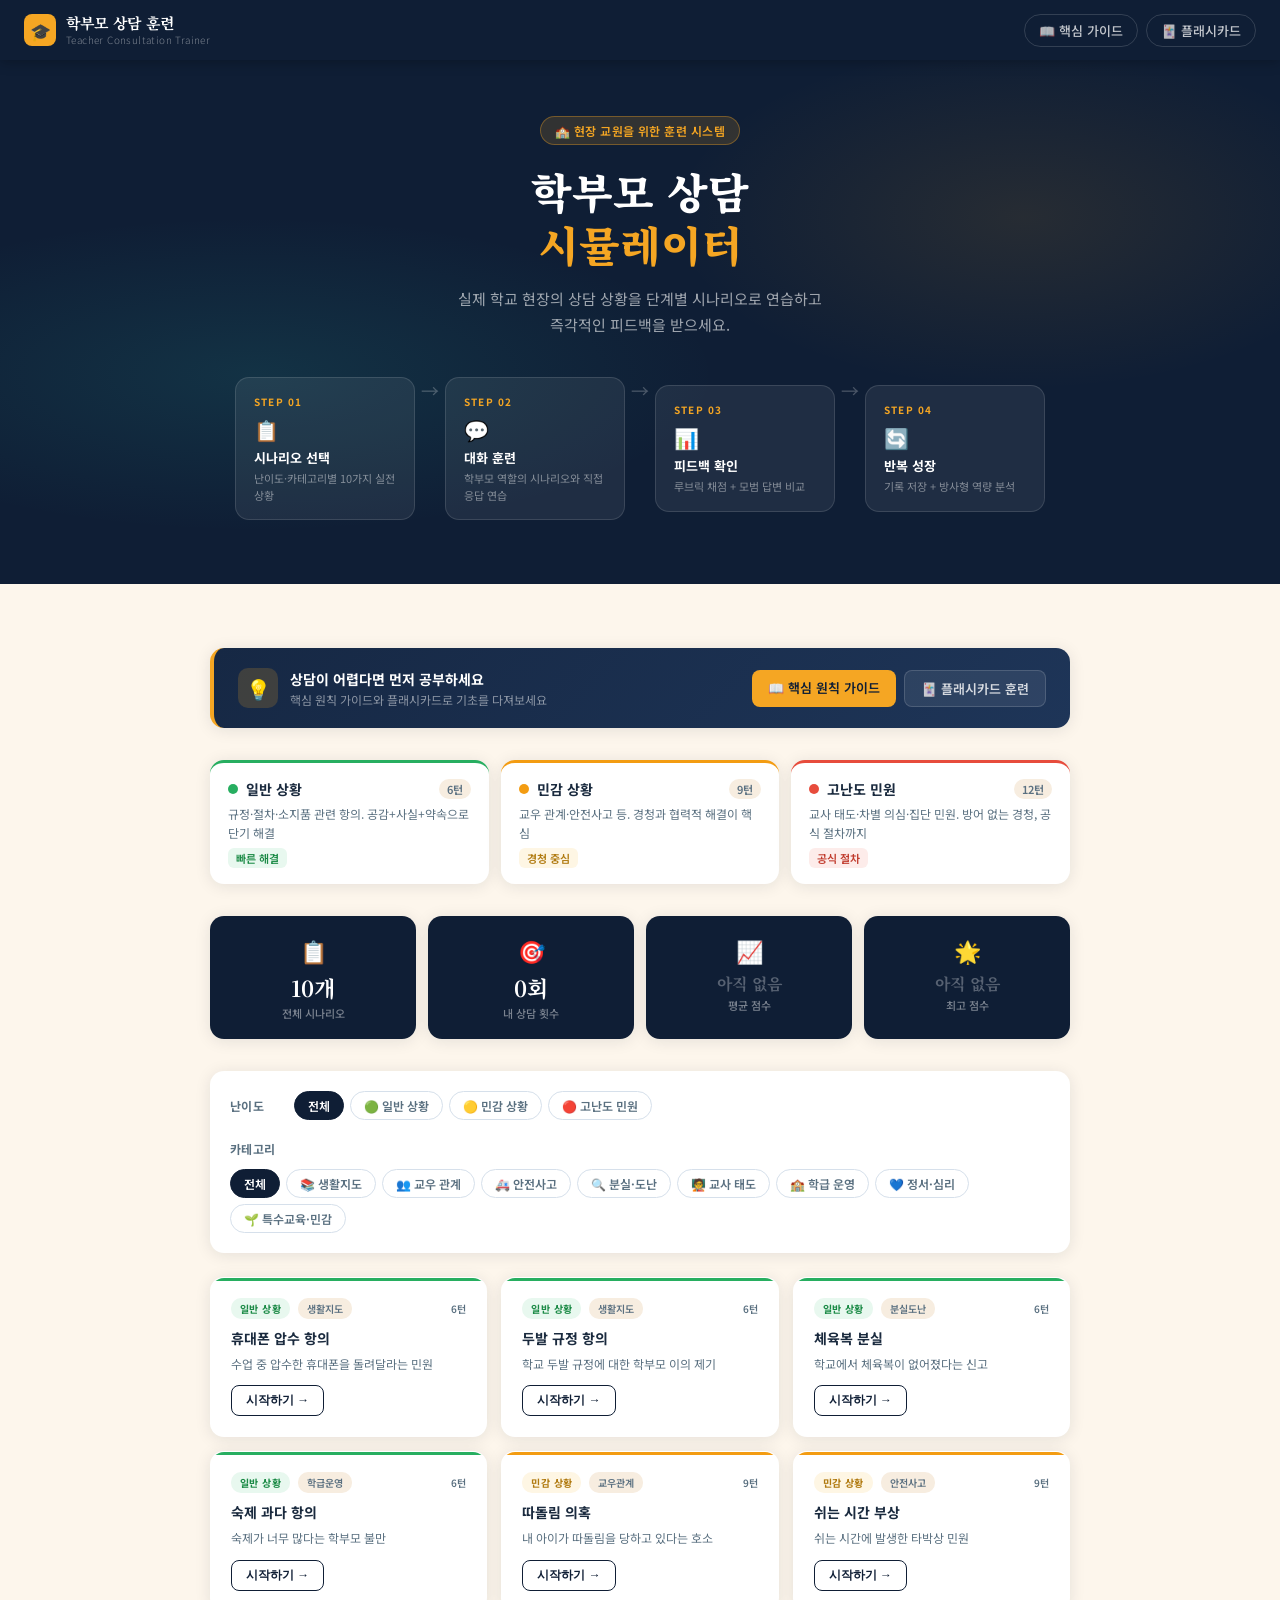
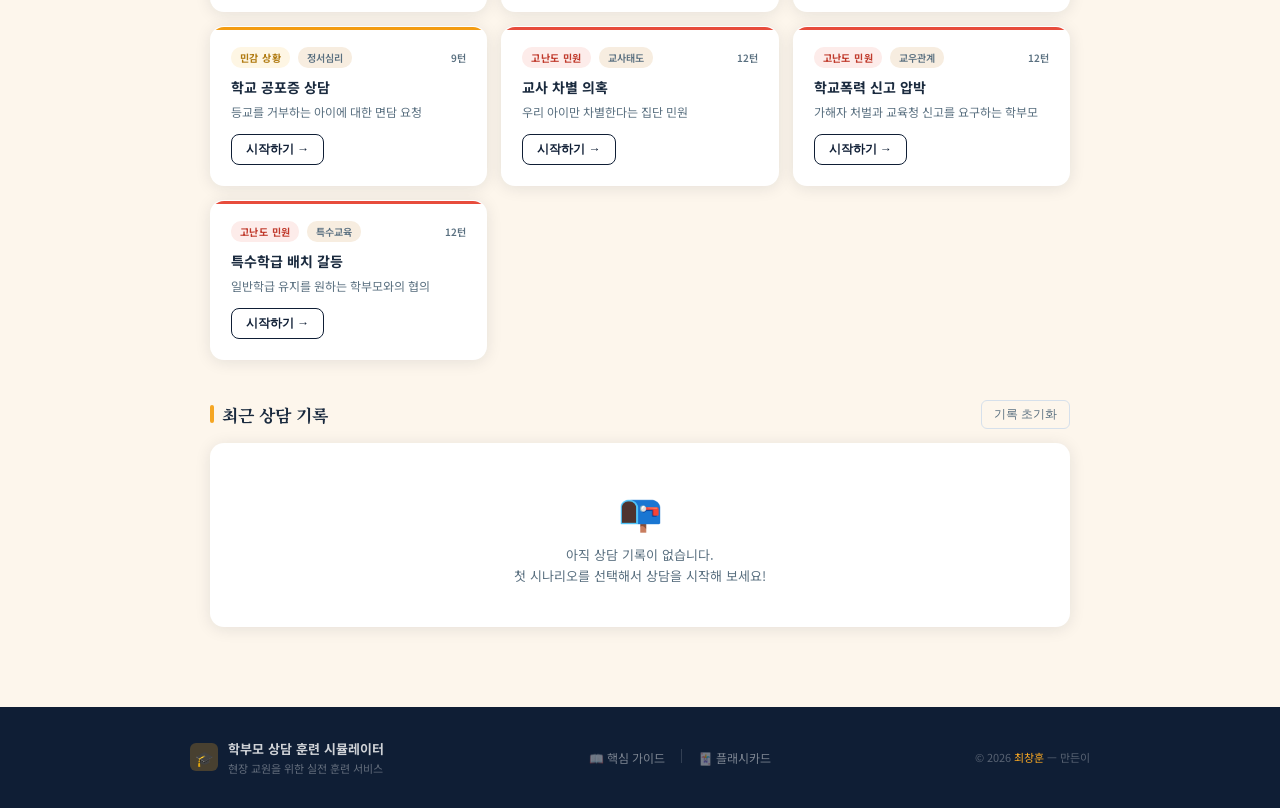
==== index.html @ 08042725 "Update index.html" ====
<!DOCTYPE html>
<html lang="ko">
<head>
<meta charset="UTF-8">
<meta name="viewport" content="width=device-width, initial-scale=1.0">
<meta name="description" content="교사를 위한 학부모 상담 훈련 서비스. 실제 상황을 분기형 시나리오로 연습하고 즉각 피드백을 받으세요.">
<title>학부모 상담 훈련 시뮬레이터</title>
<link rel="preconnect" href="https://fonts.googleapis.com">
<link href="https://fonts.googleapis.com/css2?family=Noto+Serif+KR:wght@400;600;700;900&family=Noto+Sans+KR:wght@300;400;500;700&display=swap" rel="stylesheet">
<style>
  :root {
    --navy:    #0f1e35;
    --navy2:   #162844;
    --navy3:   #1e3558;
    --amber:   #f5a623;
    --amber2:  #e8941a;
    --teal:    #2ec4b6;
    --cream:   #fdf6ec;
    --cream2:  #f7ede0;
    --text:    #1a2a3e;
    --muted:   #5a7080;
    --border:  #d6e0eb;
    --green:   #27ae60;
    --yellow:  #f39c12;
    --red:     #e74c3c;
    --card-shadow: 0 2px 16px rgba(15,30,53,.10);
    --card-shadow-hover: 0 8px 32px rgba(15,30,53,.18);
    --radius:  14px;
    --radius-sm: 8px;
  }

  *, *::before, *::after { box-sizing: border-box; margin: 0; padding: 0; }

  body {
    font-family: 'Noto Sans KR', sans-serif;
    background: var(--cream);
    color: var(--text);
    min-height: 100vh;
    -webkit-font-smoothing: antialiased;
  }

  /* ── NAV ── */
  .nav {
    background: var(--navy);
    padding: 0 24px;
    display: flex;
    align-items: center;
    justify-content: space-between;
    height: 60px;
    position: sticky;
    top: 0;
    z-index: 100;
    box-shadow: 0 2px 12px rgba(0,0,0,.25);
  }
  .nav-brand {
    display: flex;
    align-items: center;
    gap: 10px;
    text-decoration: none;
  }
  .nav-logo {
    width: 32px; height: 32px;
    background: var(--amber);
    border-radius: 8px;
    display: flex; align-items: center; justify-content: center;
    font-size: 17px;
    flex-shrink: 0;
  }
  .nav-title-ko {
    font-family: 'Noto Serif KR', serif;
    font-weight: 700;
    font-size: 15px;
    color: #fff;
    line-height: 1.2;
  }
  .nav-title-en {
    font-size: 10px;
    color: rgba(255,255,255,.45);
    letter-spacing: .04em;
    font-weight: 300;
  }
  .nav-links {
    display: flex;
    gap: 8px;
  }
  .nav-link {
    padding: 6px 14px;
    border-radius: 20px;
    font-size: 13px;
    font-weight: 500;
    text-decoration: none;
    color: rgba(255,255,255,.75);
    border: 1px solid rgba(255,255,255,.15);
    transition: all .2s;
  }
  .nav-link:hover {
    background: rgba(255,255,255,.12);
    color: #fff;
    border-color: rgba(255,255,255,.3);
  }

  /* ── HERO ── */
  .hero {
    background: var(--navy);
    padding: 56px 24px 64px;
    text-align: center;
    position: relative;
    overflow: hidden;
  }
  .hero::before {
    content: '';
    position: absolute;
    inset: 0;
    background:
      radial-gradient(ellipse 60% 50% at 20% 60%, rgba(46,196,182,.12) 0%, transparent 60%),
      radial-gradient(ellipse 50% 60% at 80% 30%, rgba(245,166,35,.10) 0%, transparent 55%);
    pointer-events: none;
  }
  .hero-badge {
    display: inline-flex;
    align-items: center;
    gap: 6px;
    background: rgba(245,166,35,.15);
    border: 1px solid rgba(245,166,35,.35);
    color: var(--amber);
    font-size: 12px;
    font-weight: 600;
    padding: 5px 14px;
    border-radius: 20px;
    margin-bottom: 20px;
    letter-spacing: .04em;
    animation: fadeUp .5s ease both;
  }
  .hero h1 {
    font-family: 'Noto Serif KR', serif;
    font-size: clamp(26px, 5vw, 42px);
    font-weight: 900;
    color: #fff;
    line-height: 1.25;
    margin-bottom: 16px;
    animation: fadeUp .5s .08s ease both;
  }
  .hero h1 span { color: var(--amber); }
  .hero-sub {
    color: rgba(255,255,255,.6);
    font-size: 15px;
    line-height: 1.7;
    max-width: 480px;
    margin: 0 auto 40px;
    animation: fadeUp .5s .14s ease both;
  }

  /* ── STEPS ── */
  .steps {
    display: flex;
    justify-content: center;
    align-items: stretch;
    gap: 0;
    flex-wrap: wrap;
    max-width: 860px;
    margin: 0 auto;
    animation: fadeUp .5s .2s ease both;
  }
  .step {
    display: flex;
    align-items: center;
    gap: 0;
  }
  .step-box {
    background: rgba(255,255,255,.07);
    border: 1px solid rgba(255,255,255,.12);
    border-radius: var(--radius);
    padding: 16px 18px;
    text-align: left;
    width: 180px;
    transition: background .2s;
  }
  .step-box:hover { background: rgba(255,255,255,.12); }
  .step-num {
    font-size: 10px;
    font-weight: 700;
    color: var(--amber);
    letter-spacing: .12em;
    margin-bottom: 6px;
  }
  .step-icon { font-size: 20px; margin-bottom: 4px; }
  .step-name {
    font-size: 13px;
    font-weight: 700;
    color: #fff;
    margin-bottom: 3px;
  }
  .step-desc {
    font-size: 11px;
    color: rgba(255,255,255,.45);
    line-height: 1.5;
  }
  .step-arrow {
    color: rgba(255,255,255,.25);
    font-size: 18px;
    padding: 0 6px;
    flex-shrink: 0;
  }

  /* ── STUDY BANNER ── */
  .study-banner {
    background: linear-gradient(135deg, var(--navy2), var(--navy3));
    border-left: 4px solid var(--amber);
    border-radius: var(--radius);
    padding: 20px 24px;
    display: flex;
    align-items: center;
    justify-content: space-between;
    flex-wrap: wrap;
    gap: 16px;
    margin: 32px auto;
    max-width: 900px;
    box-shadow: var(--card-shadow);
  }
  .study-banner-text {
    display: flex;
    align-items: center;
    gap: 12px;
  }
  .study-banner-icon {
    width: 40px; height: 40px;
    background: rgba(245,166,35,.18);
    border-radius: 10px;
    display: flex; align-items: center; justify-content: center;
    font-size: 20px;
    flex-shrink: 0;
  }
  .study-banner-title {
    font-size: 14px;
    font-weight: 700;
    color: #fff;
    margin-bottom: 2px;
  }
  .study-banner-sub {
    font-size: 12px;
    color: rgba(255,255,255,.5);
  }
  .study-banner-links {
    display: flex;
    gap: 8px;
  }
  .study-btn {
    padding: 8px 16px;
    border-radius: 8px;
    font-size: 13px;
    font-weight: 600;
    text-decoration: none;
    transition: all .2s;
  }
  .study-btn-primary {
    background: var(--amber);
    color: var(--navy);
  }
  .study-btn-primary:hover { background: var(--amber2); }
  .study-btn-ghost {
    background: rgba(255,255,255,.08);
    color: rgba(255,255,255,.8);
    border: 1px solid rgba(255,255,255,.15);
  }
  .study-btn-ghost:hover { background: rgba(255,255,255,.15); }

  /* ── MAIN LAYOUT ── */
  .main {
    max-width: 900px;
    margin: 0 auto;
    padding: 32px 20px 60px;
  }

  /* ── DIFFICULTY LEGEND ── */
  .diff-legend {
    display: grid;
    grid-template-columns: repeat(3, 1fr);
    gap: 12px;
    margin-bottom: 32px;
  }
  .diff-card {
    background: #fff;
    border-radius: var(--radius);
    padding: 16px 18px;
    box-shadow: var(--card-shadow);
    border-top: 3px solid transparent;
    transition: transform .18s, box-shadow .18s;
  }
  .diff-card:hover { transform: translateY(-2px); box-shadow: var(--card-shadow-hover); }
  .diff-card.green { border-top-color: var(--green); }
  .diff-card.yellow { border-top-color: var(--yellow); }
  .diff-card.red { border-top-color: var(--red); }
  .diff-card-header {
    display: flex;
    align-items: center;
    gap: 8px;
    margin-bottom: 6px;
  }
  .diff-dot {
    width: 10px; height: 10px;
    border-radius: 50%;
    flex-shrink: 0;
  }
  .diff-dot.green { background: var(--green); }
  .diff-dot.yellow { background: var(--yellow); }
  .diff-dot.red { background: var(--red); }
  .diff-label {
    font-size: 14px;
    font-weight: 700;
    color: var(--text);
  }
  .diff-turns {
    font-size: 11px;
    color: var(--muted);
    margin-left: auto;
    background: var(--cream2);
    padding: 2px 8px;
    border-radius: 10px;
    font-weight: 600;
  }
  .diff-desc {
    font-size: 12px;
    color: var(--muted);
    line-height: 1.55;
  }
  .diff-tag {
    display: inline-block;
    font-size: 11px;
    font-weight: 600;
    margin-top: 6px;
    padding: 2px 8px;
    border-radius: 6px;
  }
  .diff-tag.green { background: #e8f8ef; color: #1a8a45; }
  .diff-tag.yellow { background: #fef6e4; color: #b07a10; }
  .diff-tag.red { background: #fdecea; color: #c0392b; }

  /* ── STATS ── */
  .stats-grid {
    display: grid;
    grid-template-columns: repeat(4, 1fr);
    gap: 12px;
    margin-bottom: 32px;
  }
  .stat-card {
    background: var(--navy);
    border-radius: var(--radius);
    padding: 18px 16px;
    text-align: center;
    box-shadow: var(--card-shadow);
  }
  .stat-icon { font-size: 22px; margin-bottom: 6px; }
  .stat-val {
    font-family: 'Noto Serif KR', serif;
    font-size: 22px;
    font-weight: 700;
    color: #fff;
    margin-bottom: 2px;
  }
  .stat-val.empty { color: rgba(255,255,255,.3); font-size: 16px; }
  .stat-label {
    font-size: 11px;
    color: rgba(255,255,255,.45);
    font-weight: 500;
  }

  /* ── FILTERS ── */
  .filter-section {
    background: #fff;
    border-radius: var(--radius);
    padding: 20px;
    margin-bottom: 24px;
    box-shadow: var(--card-shadow);
  }
  .filter-row {
    display: flex;
    align-items: flex-start;
    gap: 12px;
    flex-wrap: wrap;
  }
  .filter-row + .filter-row { margin-top: 14px; }
  .filter-label {
    font-size: 12px;
    font-weight: 700;
    color: var(--muted);
    letter-spacing: .04em;
    padding-top: 6px;
    min-width: 52px;
    flex-shrink: 0;
  }
  .chips {
    display: flex;
    flex-wrap: wrap;
    gap: 6px;
  }
  .chip {
    padding: 5px 13px;
    border-radius: 20px;
    font-size: 12px;
    font-weight: 600;
    cursor: pointer;
    border: 1.5px solid var(--border);
    background: #fff;
    color: var(--muted);
    transition: all .15s;
    user-select: none;
  }
  .chip:hover { border-color: #9bb0c4; color: var(--text); }
  .chip.active {
    background: var(--navy);
    border-color: var(--navy);
    color: #fff;
  }
  .chip.active.green { background: var(--green); border-color: var(--green); }
  .chip.active.yellow { background: var(--yellow); border-color: var(--yellow); }
  .chip.active.red { background: var(--red); border-color: var(--red); }

  /* ── SCENARIO GRID ── */
  .scenario-grid {
    display: grid;
    grid-template-columns: repeat(auto-fill, minmax(260px, 1fr));
    gap: 14px;
  }
  .scenario-card {
    background: #fff;
    border-radius: var(--radius);
    padding: 20px;
    box-shadow: var(--card-shadow);
    cursor: pointer;
    border: 1.5px solid transparent;
    transition: all .18s;
    position: relative;
    overflow: hidden;
  }
  .scenario-card::before {
    content: '';
    position: absolute;
    top: 0; left: 0; right: 0;
    height: 3px;
  }
  .scenario-card.green::before { background: var(--green); }
  .scenario-card.yellow::before { background: var(--yellow); }
  .scenario-card.red::before { background: var(--red); }
  .scenario-card:hover {
    transform: translateY(-3px);
    box-shadow: var(--card-shadow-hover);
    border-color: var(--border);
  }
  .scenario-card-top {
    display: flex;
    align-items: center;
    gap: 8px;
    margin-bottom: 10px;
  }
  .scenario-diff-badge {
    font-size: 10px;
    font-weight: 700;
    padding: 3px 9px;
    border-radius: 10px;
    letter-spacing: .04em;
  }
  .scenario-diff-badge.green { background: #e8f8ef; color: #1a8a45; }
  .scenario-diff-badge.yellow { background: #fef6e4; color: #b07a10; }
  .scenario-diff-badge.red { background: #fdecea; color: #c0392b; }
  .scenario-cat-badge {
    font-size: 10px;
    background: var(--cream2);
    color: var(--muted);
    padding: 3px 9px;
    border-radius: 10px;
    font-weight: 600;
  }
  .scenario-turns {
    margin-left: auto;
    font-size: 10px;
    color: var(--muted);
    font-weight: 600;
  }
  .scenario-title {
    font-size: 14px;
    font-weight: 700;
    color: var(--text);
    margin-bottom: 6px;
    line-height: 1.4;
  }
  .scenario-desc {
    font-size: 12px;
    color: var(--muted);
    line-height: 1.55;
  }
  .scenario-start-btn {
    display: inline-flex;
    align-items: center;
    gap: 5px;
    margin-top: 12px;
    font-size: 12px;
    font-weight: 700;
    color: var(--navy);
    border: 1.5px solid var(--navy);
    background: transparent;
    padding: 6px 14px;
    border-radius: 8px;
    cursor: pointer;
    transition: all .15s;
  }
  .scenario-start-btn:hover { background: var(--navy); color: #fff; }

  /* ── LOADING / EMPTY STATE ── */
  .state-box {
    grid-column: 1/-1;
    display: flex;
    flex-direction: column;
    align-items: center;
    justify-content: center;
    padding: 60px 20px;
    text-align: center;
  }
  .state-icon { font-size: 48px; margin-bottom: 14px; }
  .state-title {
    font-family: 'Noto Serif KR', serif;
    font-size: 18px;
    font-weight: 700;
    color: var(--text);
    margin-bottom: 6px;
  }
  .state-sub { font-size: 13px; color: var(--muted); line-height: 1.6; }
  .spinner {
    width: 36px; height: 36px;
    border: 3px solid var(--border);
    border-top-color: var(--navy);
    border-radius: 50%;
    animation: spin .7s linear infinite;
    margin-bottom: 14px;
  }

  /* ── HISTORY ── */
  .section-header {
    display: flex;
    align-items: center;
    justify-content: space-between;
    margin-bottom: 14px;
  }
  .section-title {
    font-family: 'Noto Serif KR', serif;
    font-size: 17px;
    font-weight: 700;
    color: var(--text);
    display: flex;
    align-items: center;
    gap: 8px;
  }
  .section-title::before {
    content: '';
    display: inline-block;
    width: 4px; height: 18px;
    background: var(--amber);
    border-radius: 2px;
  }
  .reset-btn {
    font-size: 12px;
    color: var(--muted);
    background: none;
    border: 1px solid var(--border);
    padding: 5px 12px;
    border-radius: 6px;
    cursor: pointer;
    transition: all .15s;
  }
  .reset-btn:hover { color: var(--red); border-color: var(--red); }
  .history-empty {
    background: #fff;
    border-radius: var(--radius);
    padding: 40px 20px;
    text-align: center;
    box-shadow: var(--card-shadow);
  }
  .history-empty-icon { font-size: 36px; margin-bottom: 10px; }
  .history-empty-text { font-size: 13px; color: var(--muted); line-height: 1.6; }

  /* ── FOOTER ── */
  footer {
    background: var(--navy);
    padding: 32px 24px;
    margin-top: 20px;
  }
  .footer-inner {
    max-width: 900px;
    margin: 0 auto;
    display: flex;
    align-items: center;
    justify-content: space-between;
    flex-wrap: wrap;
    gap: 16px;
  }
  .footer-brand {
    display: flex;
    align-items: center;
    gap: 10px;
  }
  .footer-logo {
    width: 28px; height: 28px;
    background: rgba(245,166,35,.25);
    border-radius: 6px;
    display: flex; align-items: center; justify-content: center;
    font-size: 15px;
  }
  .footer-name {
    font-size: 13px;
    font-weight: 700;
    color: rgba(255,255,255,.8);
  }
  .footer-copy {
    font-size: 11px;
    color: rgba(255,255,255,.35);
    margin-top: 2px;
  }
  .footer-links {
    display: flex;
    gap: 16px;
  }
  .footer-link {
    font-size: 12px;
    color: rgba(255,255,255,.45);
    text-decoration: none;
    transition: color .15s;
  }
  .footer-link:hover { color: var(--amber); }
  .footer-divider {
    width: 1px; height: 14px;
    background: rgba(255,255,255,.15);
  }
  .footer-credit {
    font-size: 11px;
    color: rgba(255,255,255,.3);
  }
  .footer-credit span { color: var(--amber); }

  /* ── ANIMATIONS ── */
  @keyframes fadeUp {
    from { opacity: 0; transform: translateY(18px); }
    to   { opacity: 1; transform: translateY(0); }
  }
  @keyframes spin { to { transform: rotate(360deg); } }

  .fade-in { animation: fadeUp .4s ease both; }

  /* ── RESPONSIVE ── */
  @media (max-width: 700px) {
    .steps { gap: 6px; }
    .step-box { width: 140px; padding: 12px 12px; }
    .step-arrow { display: none; }
    .diff-legend { grid-template-columns: 1fr; }
    .stats-grid { grid-template-columns: repeat(2, 1fr); }
    .nav-links .nav-link:first-child { display: none; }
    .study-banner { flex-direction: column; }
    .footer-inner { flex-direction: column; align-items: flex-start; }
  }
  @media (max-width: 480px) {
    .step-box { width: 120px; }
    .hero h1 { font-size: 22px; }
  }
</style>
</head>
<body>

<!-- ── NAV ── -->
<nav class="nav">
  <a href="index.html" class="nav-brand">
    <div class="nav-logo">🎓</div>
    <div>
      <div class="nav-title-ko">학부모 상담 훈련</div>
      <div class="nav-title-en">Teacher Consultation Trainer</div>
    </div>
  </a>
  <div class="nav-links">
    <a href="guide.html" class="nav-link">📖 핵심 가이드</a>
    <a href="flash.html" class="nav-link">🃏 플래시카드</a>
  </div>
</nav>

<!-- ── HERO ── -->
<section class="hero">
  <div class="hero-badge">🏫 현장 교원을 위한 훈련 시스템</div>
  <h1>학부모 상담<br><span>시뮬레이터</span></h1>
  <p class="hero-sub">
    실제 학교 현장의 상담 상황을 단계별 시나리오로 연습하고<br>
    즉각적인 피드백을 받으세요.
  </p>

  <div class="steps">
    <div class="step">
      <div class="step-box">
        <div class="step-num">STEP 01</div>
        <div class="step-icon">📋</div>
        <div class="step-name">시나리오 선택</div>
        <div class="step-desc">난이도·카테고리별 10가지 실전 상황</div>
      </div>
    </div>
    <div class="step-arrow">→</div>
    <div class="step">
      <div class="step-box">
        <div class="step-num">STEP 02</div>
        <div class="step-icon">💬</div>
        <div class="step-name">대화 훈련</div>
        <div class="step-desc">학부모 역할의 시나리오와 직접 응답 연습</div>
      </div>
    </div>
    <div class="step-arrow">→</div>
    <div class="step">
      <div class="step-box">
        <div class="step-num">STEP 03</div>
        <div class="step-icon">📊</div>
        <div class="step-name">피드백 확인</div>
        <div class="step-desc">루브릭 채점 + 모범 답변 비교</div>
      </div>
    </div>
    <div class="step-arrow">→</div>
    <div class="step">
      <div class="step-box">
        <div class="step-num">STEP 04</div>
        <div class="step-icon">🔄</div>
        <div class="step-name">반복 성장</div>
        <div class="step-desc">기록 저장 + 방사형 역량 분석</div>
      </div>
    </div>
  </div>
</section>

<!-- ── MAIN ── -->
<main class="main">

  <!-- Study Banner -->
  <div class="study-banner">
    <div class="study-banner-text">
      <div class="study-banner-icon">💡</div>
      <div>
        <div class="study-banner-title">상담이 어렵다면 먼저 공부하세요</div>
        <div class="study-banner-sub">핵심 원칙 가이드와 플래시카드로 기초를 다져보세요</div>
      </div>
    </div>
    <div class="study-banner-links">
      <a href="guide.html" class="study-btn study-btn-primary">📖 핵심 원칙 가이드</a>
      <a href="flash.html" class="study-btn study-btn-ghost">🃏 플래시카드 훈련</a>
    </div>
  </div>

  <!-- Difficulty Legend -->
  <div class="diff-legend">
    <div class="diff-card green">
      <div class="diff-card-header">
        <span class="diff-dot green"></span>
        <span class="diff-label">일반 상황</span>
        <span class="diff-turns">6턴</span>
      </div>
      <div class="diff-desc">규정·절차·소지품 관련 항의. 공감+사실+약속으로 단기 해결</div>
      <span class="diff-tag green">빠른 해결</span>
    </div>
    <div class="diff-card yellow">
      <div class="diff-card-header">
        <span class="diff-dot yellow"></span>
        <span class="diff-label">민감 상황</span>
        <span class="diff-turns">9턴</span>
      </div>
      <div class="diff-desc">교우 관계·안전사고 등. 경청과 협력적 해결이 핵심</div>
      <span class="diff-tag yellow">경청 중심</span>
    </div>
    <div class="diff-card red">
      <div class="diff-card-header">
        <span class="diff-dot red"></span>
        <span class="diff-label">고난도 민원</span>
        <span class="diff-turns">12턴</span>
      </div>
      <div class="diff-desc">교사 태도·차별 의심·집단 민원. 방어 없는 경청, 공식 절차까지</div>
      <span class="diff-tag red">공식 절차</span>
    </div>
  </div>

  <!-- Stats -->
  <div class="stats-grid">
    <div class="stat-card">
      <div class="stat-icon">📋</div>
      <div class="stat-val" id="stat-total">—</div>
      <div class="stat-label">전체 시나리오</div>
    </div>
    <div class="stat-card">
      <div class="stat-icon">🎯</div>
      <div class="stat-val" id="stat-count">0회</div>
      <div class="stat-label">내 상담 횟수</div>
    </div>
    <div class="stat-card">
      <div class="stat-icon">📈</div>
      <div class="stat-val empty" id="stat-avg">아직 없음</div>
      <div class="stat-label">평균 점수</div>
    </div>
    <div class="stat-card">
      <div class="stat-icon">🌟</div>
      <div class="stat-val empty" id="stat-best">아직 없음</div>
      <div class="stat-label">최고 점수</div>
    </div>
  </div>

  <!-- Filters -->
  <div class="filter-section">
    <div class="filter-row">
      <span class="filter-label">난이도</span>
      <div class="chips" id="filter-diff">
        <span class="chip active" data-val="all">전체</span>
        <span class="chip" data-val="일반" data-color="green">🟢 일반 상황</span>
        <span class="chip" data-val="민감" data-color="yellow">🟡 민감 상황</span>
        <span class="chip" data-val="고난도" data-color="red">🔴 고난도 민원</span>
      </div>
    </div>
    <div class="filter-row">
      <span class="filter-label">카테고리</span>
      <div class="chips" id="filter-cat">
        <span class="chip active" data-val="all">전체</span>
        <span class="chip" data-val="생활지도">📚 생활지도</span>
        <span class="chip" data-val="교우관계">👥 교우 관계</span>
        <span class="chip" data-val="안전사고">🚑 안전사고</span>
        <span class="chip" data-val="분실도난">🔍 분실·도난</span>
        <span class="chip" data-val="교사태도">🧑‍🏫 교사 태도</span>
        <span class="chip" data-val="학급운영">🏫 학급 운영</span>
        <span class="chip" data-val="정서심리">💙 정서·심리</span>
        <span class="chip" data-val="특수교육">🌱 특수교육·민감</span>
      </div>
    </div>
  </div>

  <!-- Scenario Grid -->
  <div class="scenario-grid" id="scenario-grid">
    <div class="state-box">
      <div class="spinner"></div>
      <div class="state-title">시나리오를 불러오는 중…</div>
      <div class="state-sub">잠시만 기다려주세요</div>
    </div>
  </div>

  <!-- History -->
  <div style="margin-top: 40px;">
    <div class="section-header">
      <h2 class="section-title">최근 상담 기록</h2>
      <button class="reset-btn" onclick="clearHistory()">기록 초기화</button>
    </div>
    <div id="history-area" class="history-empty">
      <div class="history-empty-icon">📭</div>
      <div class="history-empty-text">
        아직 상담 기록이 없습니다.<br>
        첫 시나리오를 선택해서 상담을 시작해 보세요!
      </div>
    </div>
  </div>

</main>

<!-- ── FOOTER ── -->
<footer>
  <div class="footer-inner">
    <div class="footer-brand">
      <div class="footer-logo">🎓</div>
      <div>
        <div class="footer-name">학부모 상담 훈련 시뮬레이터</div>
        <div class="footer-copy">현장 교원을 위한 실전 훈련 서비스</div>
      </div>
    </div>
    <div class="footer-links">
      <a href="guide.html" class="footer-link">📖 핵심 가이드</a>
      <div class="footer-divider"></div>
      <a href="flash.html" class="footer-link">🃏 플래시카드</a>
    </div>
    <div class="footer-credit">
      © 2026 <span>최창훈</span> — 만든이
    </div>
  </div>
</footer>

<script>
// ── 더미 시나리오 데이터 (실제 앱에서는 JSON fetch로 교체) ──
const SCENARIOS = [
  { id:1, diff:'일반', turns:6, cat:'생활지도', title:'휴대폰 압수 항의', desc:'수업 중 압수한 휴대폰을 돌려달라는 민원' },
  { id:2, diff:'일반', turns:6, cat:'생활지도', title:'두발 규정 항의', desc:'학교 두발 규정에 대한 학부모 이의 제기' },
  { id:3, diff:'일반', turns:6, cat:'분실도난', title:'체육복 분실', desc:'학교에서 체육복이 없어졌다는 신고' },
  { id:4, diff:'일반', turns:6, cat:'학급운영', title:'숙제 과다 항의', desc:'숙제가 너무 많다는 학부모 불만' },
  { id:5, diff:'민감', turns:9, cat:'교우관계', title:'따돌림 의혹', desc:'내 아이가 따돌림을 당하고 있다는 호소' },
  { id:6, diff:'민감', turns:9, cat:'안전사고', title:'쉬는 시간 부상', desc:'쉬는 시간에 발생한 타박상 민원' },
  { id:7, diff:'민감', turns:9, cat:'정서심리', title:'학교 공포증 상담', desc:'등교를 거부하는 아이에 대한 면담 요청' },
  { id:8, diff:'고난도', turns:12, cat:'교사태도', title:'교사 차별 의혹', desc:'우리 아이만 차별한다는 집단 민원' },
  { id:9, diff:'고난도', turns:12, cat:'교우관계', title:'학교폭력 신고 압박', desc:'가해자 처벌과 교육청 신고를 요구하는 학부모' },
  { id:10, diff:'고난도', turns:12, cat:'특수교육', title:'특수학급 배치 갈등', desc:'일반학급 유지를 원하는 학부모와의 협의' },
];

const DIFF_COLOR = { '일반':'green', '민감':'yellow', '고난도':'red' };
const DIFF_LABEL = { '일반':'일반 상황', '민감':'민감 상황', '고난도':'고난도 민원' };

let filterDiff = 'all';
let filterCat  = 'all';

function render() {
  const grid = document.getElementById('scenario-grid');
  let list = SCENARIOS;
  if (filterDiff !== 'all') list = list.filter(s => s.diff === filterDiff);
  if (filterCat  !== 'all') list = list.filter(s => s.cat  === filterCat);

  document.getElementById('stat-total').textContent = SCENARIOS.length + '개';
  document.getElementById('stat-total').classList.remove('empty');

  if (list.length === 0) {
    grid.innerHTML = `<div class="state-box">
      <div class="state-icon">🔍</div>
      <div class="state-title">해당하는 시나리오가 없습니다</div>
      <div class="state-sub">필터 조건을 변경해 보세요</div>
    </div>`;
    return;
  }

  grid.innerHTML = list.map((s, i) => {
    const col = DIFF_COLOR[s.diff];
    const lbl = DIFF_LABEL[s.diff];
    return `<div class="scenario-card ${col} fade-in" style="animation-delay:${i*0.05}s">
      <div class="scenario-card-top">
        <span class="scenario-diff-badge ${col}">${lbl}</span>
        <span class="scenario-cat-badge">${s.cat}</span>
        <span class="scenario-turns">${s.turns}턴</span>
      </div>
      <div class="scenario-title">${s.title}</div>
      <div class="scenario-desc">${s.desc}</div>
      <button class="scenario-start-btn" onclick="startScenario(${s.id})">
        시작하기 →
      </button>
    </div>`;
  }).join('');
}

function setupChips(groupId, onSelect) {
  const group = document.getElementById(groupId);
  group.querySelectorAll('.chip').forEach(chip => {
    chip.addEventListener('click', () => {
      group.querySelectorAll('.chip').forEach(c => {
        c.classList.remove('active','green','yellow','red');
      });
      chip.classList.add('active');
      const col = chip.dataset.color;
      if (col) chip.classList.add(col);
      onSelect(chip.dataset.val);
    });
  });
}

setupChips('filter-diff', val => { filterDiff = val; render(); });
setupChips('filter-cat',  val => { filterCat  = val; render(); });

function startScenario(id) {
  alert(`시나리오 ${id}번을 시작합니다.\n(실제 서비스에서는 상담 화면으로 이동합니다)`);
}

function clearHistory() {
  if (confirm('상담 기록을 초기화할까요?')) {
    document.getElementById('stat-count').textContent = '0회';
    document.getElementById('stat-avg').textContent = '아직 없음';
    document.getElementById('stat-avg').classList.add('empty');
    document.getElementById('stat-best').textContent = '아직 없음';
    document.getElementById('stat-best').classList.add('empty');
  }
}

// 초기 렌더
setTimeout(render, 600);
</script>
</body>
</html>
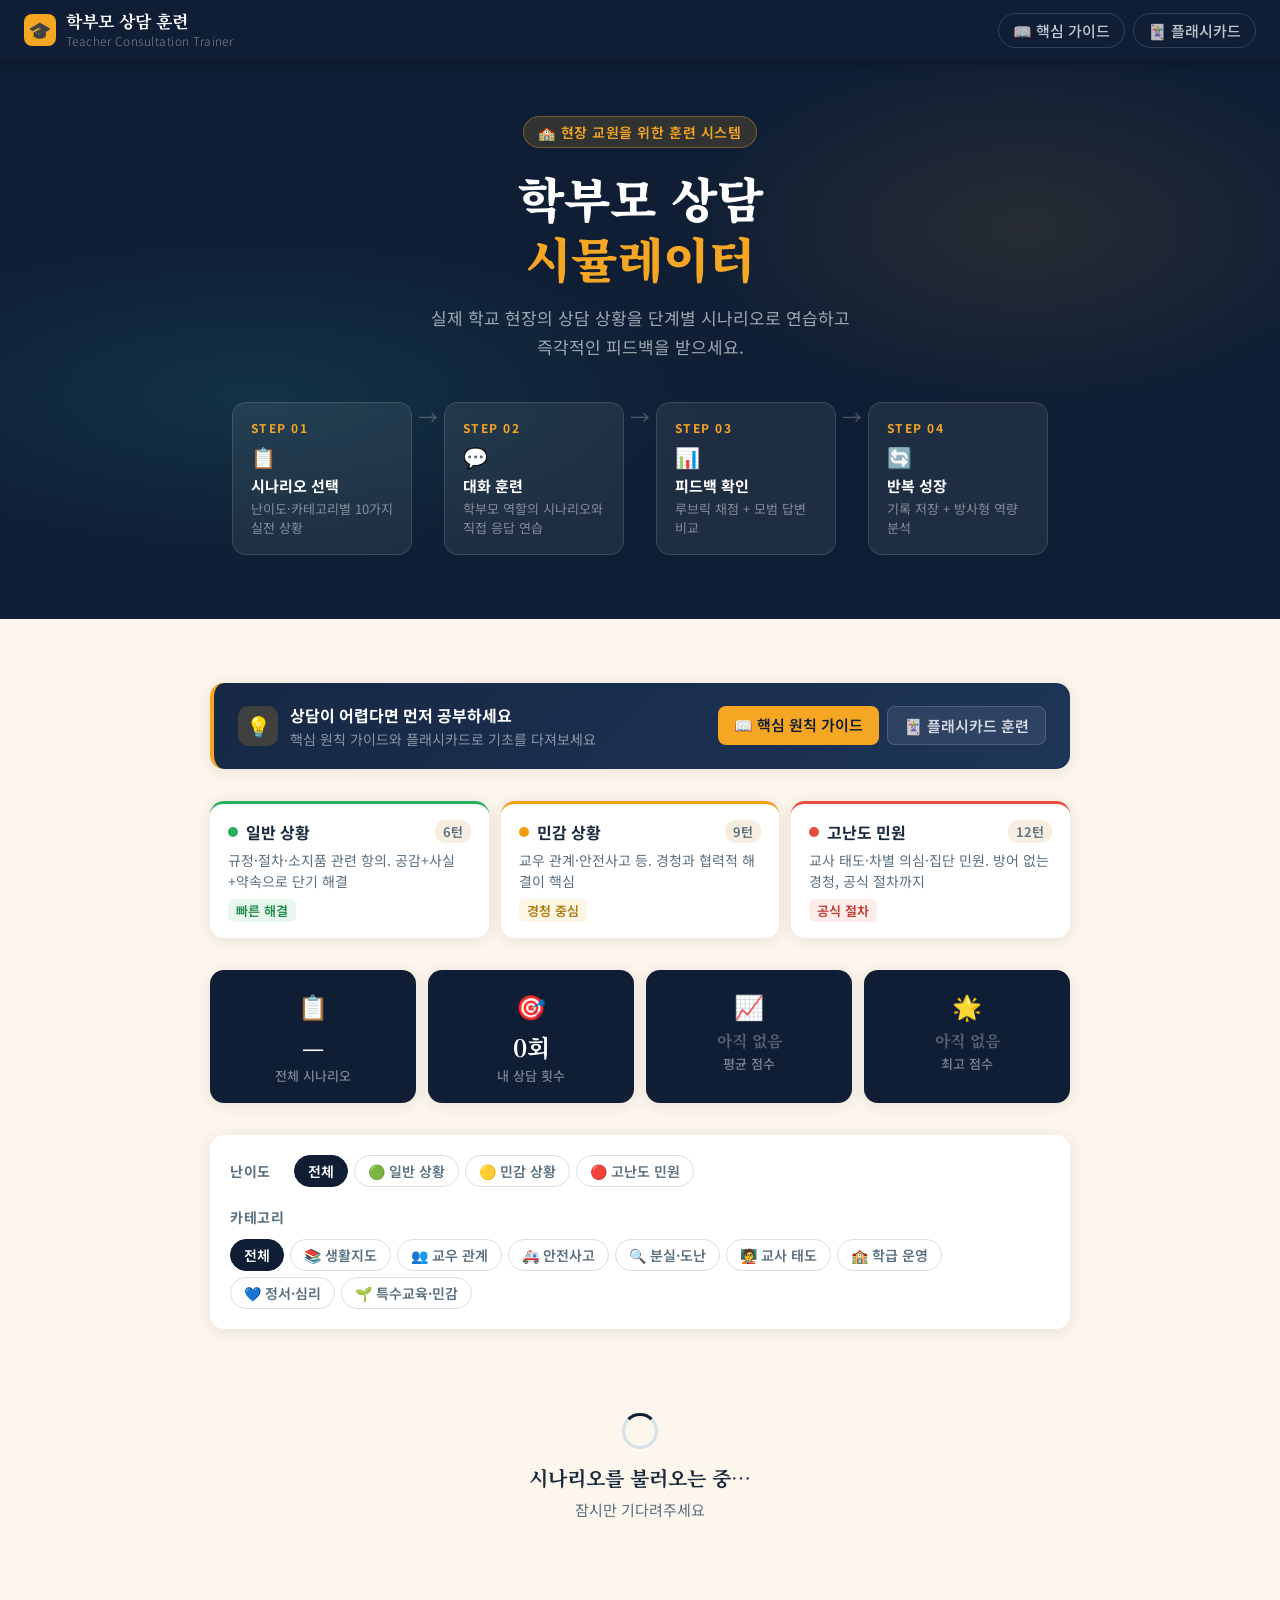
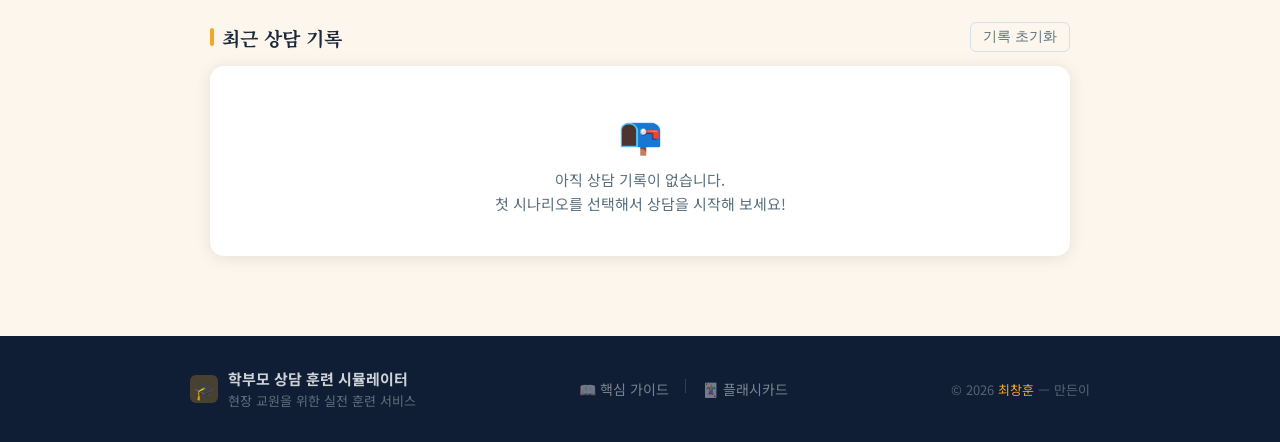
==== commit 9f48efeb: "Add files via upload" ====
--- a/index.html
+++ b/index.html
@@ -63,18 +63,18 @@
     background: var(--amber);
     border-radius: 8px;
     display: flex; align-items: center; justify-content: center;
-    font-size: 17px;
+    font-size: 19px;
     flex-shrink: 0;
   }
   .nav-title-ko {
     font-family: 'Noto Serif KR', serif;
     font-weight: 700;
-    font-size: 15px;
+    font-size: 17px;
     color: #fff;
     line-height: 1.2;
   }
   .nav-title-en {
-    font-size: 10px;
+    font-size: 12px;
     color: rgba(255,255,255,.45);
     letter-spacing: .04em;
     font-weight: 300;
@@ -86,7 +86,7 @@
   .nav-link {
     padding: 6px 14px;
     border-radius: 20px;
-    font-size: 13px;
+    font-size: 15px;
     font-weight: 500;
     text-decoration: none;
     color: rgba(255,255,255,.75);
@@ -123,7 +123,7 @@
     background: rgba(245,166,35,.15);
     border: 1px solid rgba(245,166,35,.35);
     color: var(--amber);
-    font-size: 12px;
+    font-size: 14px;
     font-weight: 600;
     padding: 5px 14px;
     border-radius: 20px;
@@ -133,7 +133,7 @@
   }
   .hero h1 {
     font-family: 'Noto Serif KR', serif;
-    font-size: clamp(26px, 5vw, 42px);
+    font-size: clamp(30px, 5vw, 48px);
     font-weight: 900;
     color: #fff;
     line-height: 1.25;
@@ -143,7 +143,7 @@
   .hero h1 span { color: var(--amber); }
   .hero-sub {
     color: rgba(255,255,255,.6);
-    font-size: 15px;
+    font-size: 17px;
     line-height: 1.7;
     max-width: 480px;
     margin: 0 auto 40px;
@@ -177,7 +177,7 @@
   }
   .step-box:hover { background: rgba(255,255,255,.12); }
   .step-num {
-    font-size: 10px;
+    font-size: 12px;
     font-weight: 700;
     color: var(--amber);
     letter-spacing: .12em;
@@ -185,19 +185,19 @@
   }
   .step-icon { font-size: 20px; margin-bottom: 4px; }
   .step-name {
-    font-size: 13px;
+    font-size: 15px;
     font-weight: 700;
     color: #fff;
     margin-bottom: 3px;
   }
   .step-desc {
-    font-size: 11px;
+    font-size: 13px;
     color: rgba(255,255,255,.45);
     line-height: 1.5;
   }
   .step-arrow {
     color: rgba(255,255,255,.25);
-    font-size: 18px;
+    font-size: 20px;
     padding: 0 6px;
     flex-shrink: 0;
   }
@@ -231,13 +231,13 @@
     flex-shrink: 0;
   }
   .study-banner-title {
-    font-size: 14px;
+    font-size: 16px;
     font-weight: 700;
     color: #fff;
     margin-bottom: 2px;
   }
   .study-banner-sub {
-    font-size: 12px;
+    font-size: 14px;
     color: rgba(255,255,255,.5);
   }
   .study-banner-links {
@@ -247,7 +247,7 @@
   .study-btn {
     padding: 8px 16px;
     border-radius: 8px;
-    font-size: 13px;
+    font-size: 15px;
     font-weight: 600;
     text-decoration: none;
     transition: all .2s;
@@ -305,12 +305,12 @@
   .diff-dot.yellow { background: var(--yellow); }
   .diff-dot.red { background: var(--red); }
   .diff-label {
-    font-size: 14px;
+    font-size: 16px;
     font-weight: 700;
     color: var(--text);
   }
   .diff-turns {
-    font-size: 11px;
+    font-size: 13px;
     color: var(--muted);
     margin-left: auto;
     background: var(--cream2);
@@ -319,13 +319,13 @@
     font-weight: 600;
   }
   .diff-desc {
-    font-size: 12px;
+    font-size: 14px;
     color: var(--muted);
     line-height: 1.55;
   }
   .diff-tag {
     display: inline-block;
-    font-size: 11px;
+    font-size: 13px;
     font-weight: 600;
     margin-top: 6px;
     padding: 2px 8px;
@@ -349,17 +349,17 @@
     text-align: center;
     box-shadow: var(--card-shadow);
   }
-  .stat-icon { font-size: 22px; margin-bottom: 6px; }
+  .stat-icon { font-size: 24px; margin-bottom: 6px; }
   .stat-val {
     font-family: 'Noto Serif KR', serif;
-    font-size: 22px;
+    font-size: 24px;
     font-weight: 700;
     color: #fff;
     margin-bottom: 2px;
   }
   .stat-val.empty { color: rgba(255,255,255,.3); font-size: 16px; }
   .stat-label {
-    font-size: 11px;
+    font-size: 13px;
     color: rgba(255,255,255,.45);
     font-weight: 500;
   }
@@ -380,7 +380,7 @@
   }
   .filter-row + .filter-row { margin-top: 14px; }
   .filter-label {
-    font-size: 12px;
+    font-size: 14px;
     font-weight: 700;
     color: var(--muted);
     letter-spacing: .04em;
@@ -396,7 +396,7 @@
   .chip {
     padding: 5px 13px;
     border-radius: 20px;
-    font-size: 12px;
+    font-size: 14px;
     font-weight: 600;
     cursor: pointer;
     border: 1.5px solid var(--border);
@@ -453,7 +453,7 @@
     margin-bottom: 10px;
   }
   .scenario-diff-badge {
-    font-size: 10px;
+    font-size: 12px;
     font-weight: 700;
     padding: 3px 9px;
     border-radius: 10px;
@@ -463,7 +463,7 @@
   .scenario-diff-badge.yellow { background: #fef6e4; color: #b07a10; }
   .scenario-diff-badge.red { background: #fdecea; color: #c0392b; }
   .scenario-cat-badge {
-    font-size: 10px;
+    font-size: 12px;
     background: var(--cream2);
     color: var(--muted);
     padding: 3px 9px;
@@ -472,19 +472,19 @@
   }
   .scenario-turns {
     margin-left: auto;
-    font-size: 10px;
+    font-size: 12px;
     color: var(--muted);
     font-weight: 600;
   }
   .scenario-title {
-    font-size: 14px;
+    font-size: 16px;
     font-weight: 700;
     color: var(--text);
     margin-bottom: 6px;
     line-height: 1.4;
   }
   .scenario-desc {
-    font-size: 12px;
+    font-size: 14px;
     color: var(--muted);
     line-height: 1.55;
   }
@@ -493,7 +493,7 @@
     align-items: center;
     gap: 5px;
     margin-top: 12px;
-    font-size: 12px;
+    font-size: 14px;
     font-weight: 700;
     color: var(--navy);
     border: 1.5px solid var(--navy);
@@ -518,12 +518,12 @@
   .state-icon { font-size: 48px; margin-bottom: 14px; }
   .state-title {
     font-family: 'Noto Serif KR', serif;
-    font-size: 18px;
+    font-size: 20px;
     font-weight: 700;
     color: var(--text);
     margin-bottom: 6px;
   }
-  .state-sub { font-size: 13px; color: var(--muted); line-height: 1.6; }
+  .state-sub { font-size: 15px; color: var(--muted); line-height: 1.6; }
   .spinner {
     width: 36px; height: 36px;
     border: 3px solid var(--border);
@@ -542,7 +542,7 @@
   }
   .section-title {
     font-family: 'Noto Serif KR', serif;
-    font-size: 17px;
+    font-size: 19px;
     font-weight: 700;
     color: var(--text);
     display: flex;
@@ -557,7 +557,7 @@
     border-radius: 2px;
   }
   .reset-btn {
-    font-size: 12px;
+    font-size: 14px;
     color: var(--muted);
     background: none;
     border: 1px solid var(--border);
@@ -575,7 +575,7 @@
     box-shadow: var(--card-shadow);
   }
   .history-empty-icon { font-size: 36px; margin-bottom: 10px; }
-  .history-empty-text { font-size: 13px; color: var(--muted); line-height: 1.6; }
+  .history-empty-text { font-size: 15px; color: var(--muted); line-height: 1.6; }
 
   /* ── FOOTER ── */
   footer {
@@ -602,15 +602,15 @@
     background: rgba(245,166,35,.25);
     border-radius: 6px;
     display: flex; align-items: center; justify-content: center;
+    font-size: 17px;
+  }
+  .footer-name {
     font-size: 15px;
-  }
-  .footer-name {
+    font-weight: 700;
+    color: rgba(255,255,255,.8);
+  }
+  .footer-copy {
     font-size: 13px;
-    font-weight: 700;
-    color: rgba(255,255,255,.8);
-  }
-  .footer-copy {
-    font-size: 11px;
     color: rgba(255,255,255,.35);
     margin-top: 2px;
   }
@@ -619,7 +619,7 @@
     gap: 16px;
   }
   .footer-link {
-    font-size: 12px;
+    font-size: 14px;
     color: rgba(255,255,255,.45);
     text-decoration: none;
     transition: color .15s;
@@ -630,7 +630,7 @@
     background: rgba(255,255,255,.15);
   }
   .footer-credit {
-    font-size: 11px;
+    font-size: 13px;
     color: rgba(255,255,255,.3);
   }
   .footer-credit span { color: var(--amber); }
@@ -657,7 +657,7 @@
   }
   @media (max-width: 480px) {
     .step-box { width: 120px; }
-    .hero h1 { font-size: 22px; }
+    .hero h1 { font-size: 24px; }
   }
 </style>
 </head>
@@ -784,7 +784,7 @@
     </div>
     <div class="stat-card">
       <div class="stat-icon">🎯</div>
-      <div class="stat-val" id="stat-count">0회</div>
+      <div class="stat-val" id="stat-scenarios">0회</div>
       <div class="stat-label">내 상담 횟수</div>
     </div>
     <div class="stat-card">
@@ -841,7 +841,7 @@
       <h2 class="section-title">최근 상담 기록</h2>
       <button class="reset-btn" onclick="clearHistory()">기록 초기화</button>
     </div>
-    <div id="history-area" class="history-empty">
+    <div id="history-preview" class="history-empty">
       <div class="history-empty-icon">📭</div>
       <div class="history-empty-text">
         아직 상담 기록이 없습니다.<br>
@@ -873,97 +873,6 @@
   </div>
 </footer>
 
-<script>
-// ── 더미 시나리오 데이터 (실제 앱에서는 JSON fetch로 교체) ──
-const SCENARIOS = [
-  { id:1, diff:'일반', turns:6, cat:'생활지도', title:'휴대폰 압수 항의', desc:'수업 중 압수한 휴대폰을 돌려달라는 민원' },
-  { id:2, diff:'일반', turns:6, cat:'생활지도', title:'두발 규정 항의', desc:'학교 두발 규정에 대한 학부모 이의 제기' },
-  { id:3, diff:'일반', turns:6, cat:'분실도난', title:'체육복 분실', desc:'학교에서 체육복이 없어졌다는 신고' },
-  { id:4, diff:'일반', turns:6, cat:'학급운영', title:'숙제 과다 항의', desc:'숙제가 너무 많다는 학부모 불만' },
-  { id:5, diff:'민감', turns:9, cat:'교우관계', title:'따돌림 의혹', desc:'내 아이가 따돌림을 당하고 있다는 호소' },
-  { id:6, diff:'민감', turns:9, cat:'안전사고', title:'쉬는 시간 부상', desc:'쉬는 시간에 발생한 타박상 민원' },
-  { id:7, diff:'민감', turns:9, cat:'정서심리', title:'학교 공포증 상담', desc:'등교를 거부하는 아이에 대한 면담 요청' },
-  { id:8, diff:'고난도', turns:12, cat:'교사태도', title:'교사 차별 의혹', desc:'우리 아이만 차별한다는 집단 민원' },
-  { id:9, diff:'고난도', turns:12, cat:'교우관계', title:'학교폭력 신고 압박', desc:'가해자 처벌과 교육청 신고를 요구하는 학부모' },
-  { id:10, diff:'고난도', turns:12, cat:'특수교육', title:'특수학급 배치 갈등', desc:'일반학급 유지를 원하는 학부모와의 협의' },
-];
-
-const DIFF_COLOR = { '일반':'green', '민감':'yellow', '고난도':'red' };
-const DIFF_LABEL = { '일반':'일반 상황', '민감':'민감 상황', '고난도':'고난도 민원' };
-
-let filterDiff = 'all';
-let filterCat  = 'all';
-
-function render() {
-  const grid = document.getElementById('scenario-grid');
-  let list = SCENARIOS;
-  if (filterDiff !== 'all') list = list.filter(s => s.diff === filterDiff);
-  if (filterCat  !== 'all') list = list.filter(s => s.cat  === filterCat);
-
-  document.getElementById('stat-total').textContent = SCENARIOS.length + '개';
-  document.getElementById('stat-total').classList.remove('empty');
-
-  if (list.length === 0) {
-    grid.innerHTML = `<div class="state-box">
-      <div class="state-icon">🔍</div>
-      <div class="state-title">해당하는 시나리오가 없습니다</div>
-      <div class="state-sub">필터 조건을 변경해 보세요</div>
-    </div>`;
-    return;
-  }
-
-  grid.innerHTML = list.map((s, i) => {
-    const col = DIFF_COLOR[s.diff];
-    const lbl = DIFF_LABEL[s.diff];
-    return `<div class="scenario-card ${col} fade-in" style="animation-delay:${i*0.05}s">
-      <div class="scenario-card-top">
-        <span class="scenario-diff-badge ${col}">${lbl}</span>
-        <span class="scenario-cat-badge">${s.cat}</span>
-        <span class="scenario-turns">${s.turns}턴</span>
-      </div>
-      <div class="scenario-title">${s.title}</div>
-      <div class="scenario-desc">${s.desc}</div>
-      <button class="scenario-start-btn" onclick="startScenario(${s.id})">
-        시작하기 →
-      </button>
-    </div>`;
-  }).join('');
-}
-
-function setupChips(groupId, onSelect) {
-  const group = document.getElementById(groupId);
-  group.querySelectorAll('.chip').forEach(chip => {
-    chip.addEventListener('click', () => {
-      group.querySelectorAll('.chip').forEach(c => {
-        c.classList.remove('active','green','yellow','red');
-      });
-      chip.classList.add('active');
-      const col = chip.dataset.color;
-      if (col) chip.classList.add(col);
-      onSelect(chip.dataset.val);
-    });
-  });
-}
-
-setupChips('filter-diff', val => { filterDiff = val; render(); });
-setupChips('filter-cat',  val => { filterCat  = val; render(); });
-
-function startScenario(id) {
-  alert(`시나리오 ${id}번을 시작합니다.\n(실제 서비스에서는 상담 화면으로 이동합니다)`);
-}
-
-function clearHistory() {
-  if (confirm('상담 기록을 초기화할까요?')) {
-    document.getElementById('stat-count').textContent = '0회';
-    document.getElementById('stat-avg').textContent = '아직 없음';
-    document.getElementById('stat-avg').classList.add('empty');
-    document.getElementById('stat-best').textContent = '아직 없음';
-    document.getElementById('stat-best').classList.add('empty');
-  }
-}
-
-// 초기 렌더
-setTimeout(render, 600);
-</script>
+<script src="home.js"></script>
 </body>
 </html>
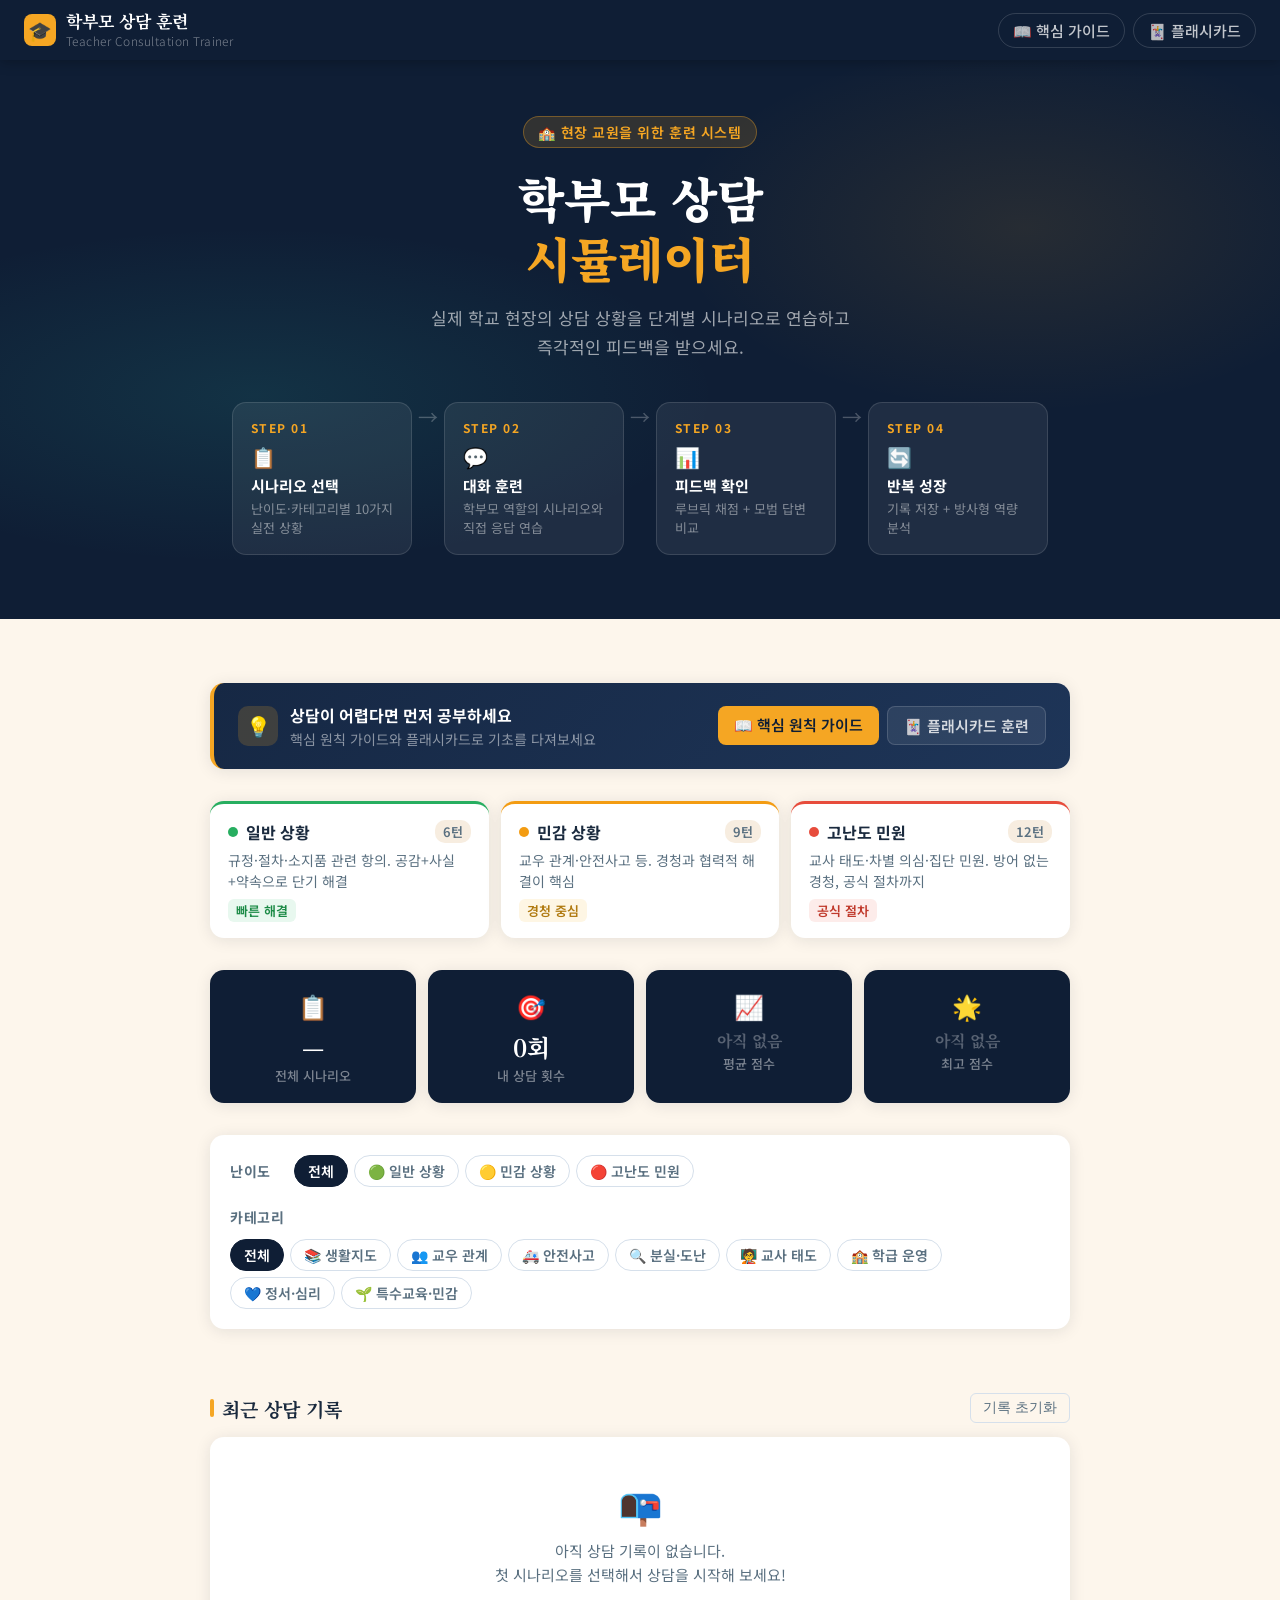
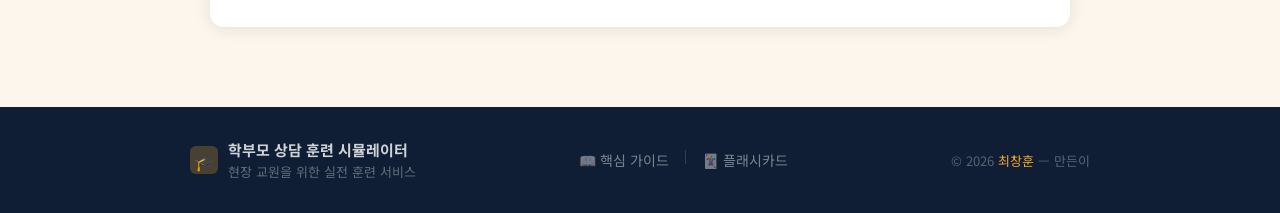
==== commit 25bddc35: "Add files via upload" ====
--- a/index.html
+++ b/index.html
@@ -815,25 +815,19 @@
       <div class="chips" id="filter-cat">
         <span class="chip active" data-val="all">전체</span>
         <span class="chip" data-val="생활지도">📚 생활지도</span>
-        <span class="chip" data-val="교우관계">👥 교우 관계</span>
+        <span class="chip" data-val="교우 관계">👥 교우 관계</span>
         <span class="chip" data-val="안전사고">🚑 안전사고</span>
-        <span class="chip" data-val="분실도난">🔍 분실·도난</span>
-        <span class="chip" data-val="교사태도">🧑‍🏫 교사 태도</span>
-        <span class="chip" data-val="학급운영">🏫 학급 운영</span>
-        <span class="chip" data-val="정서심리">💙 정서·심리</span>
-        <span class="chip" data-val="특수교육">🌱 특수교육·민감</span>
+        <span class="chip" data-val="분실·도난">🔍 분실·도난</span>
+        <span class="chip" data-val="교사 태도">🧑‍🏫 교사 태도</span>
+        <span class="chip" data-val="학급 운영">🏫 학급 운영</span>
+        <span class="chip" data-val="정서·심리">💙 정서·심리</span>
+        <span class="chip" data-val="특수교육·민감">🌱 특수교육·민감</span>
       </div>
     </div>
   </div>
 
   <!-- Scenario Grid -->
-  <div class="scenario-grid" id="scenario-grid">
-    <div class="state-box">
-      <div class="spinner"></div>
-      <div class="state-title">시나리오를 불러오는 중…</div>
-      <div class="state-sub">잠시만 기다려주세요</div>
-    </div>
-  </div>
+  <div class="scenario-grid" id="scenario-grid"></div>
 
   <!-- History -->
   <div style="margin-top: 40px;">
@@ -873,6 +867,128 @@
   </div>
 </footer>
 
-<script src="home.js"></script>
+<script>
+(function() {
+  var SCENARIOS_DATA = {"scenarioTypes":[{"id":"일반","label":"일반 상황","description":"규정·절차·소지품 관련 항의 — 공감+사실+약속으로 단기 해결 가능","turns":6,"difficulty":1,"color":"#22c55e"},{"id":"민감","label":"민감 상황","description":"교우 관계·안전사고 등 감정이 얽힌 상황 — 경청과 협력적 해결이 핵심","turns":9,"difficulty":2,"color":"#f59e0b"},{"id":"고난도","label":"고난도 민원","description":"교사 태도·차별 의심·집단 민원 등 — 방어 없는 경청, 공식 절차 안내까지","turns":12,"difficulty":3,"color":"#ef4444"}],"scenarios":[{"id":"s1","scenarioType":"일반","typeLabel":"일반 상황","typeColor":"#22c55e","category":"생활지도","categoryIcon":"📚","categoryColor":"#3b82f6","title":"스마트워치 수거 항의","difficulty":1,"situation":"4학년 담임입니다. 수업 중 스마트워치로 메시지를 주고받는 학생 B를 발견하고 일시 보관했습니다. B의 아버지가 즉각 반환을 요구하며 전화를 했습니다.","parentName":"B 아버지","initialEmotion":72,"turns":[{"parentMessage":"선생님, B 아버지입니다. 스마트워치가 시계인데 왜 빼앗은 거예요? 그건 아이 안전을 위해 채워준 건데, 학교 마음대로 가져가면 어떻게 합니까.","modelAnswer":"아버님, 많이 당황하셨겠네요. 안전 때문에 채워주신 마음 충분히 이해합니다. 수업 중에 메시지를 주고받아서 잠시 보관했는데, 오늘 방과 후 바로 반환해 드리겠습니다.","tip":"💡 공감 먼저 → 사실 설명 → 즉각적 해결책 순서를 지키세요."},{"parentMessage":"그래도 연락은 해주셨어야 하는 거 아닌가요? 집에 와서야 알았잖아요.","modelAnswer":"맞습니다, 아버님. 보관 즉시 연락드렸어야 했는데 그러지 못해서 정말 죄송합니다. 앞으로는 이런 상황이 생기면 바로 연락드리겠습니다.","tip":"💡 학부모의 지적이 맞다면 명확하게 인정하고 사과하세요. 변명보다 사과가 신뢰를 회복합니다."},{"parentMessage":"앞으로 이런 일이 또 생기면 어떻게 하실 건가요? 아이 물건을 이렇게 가져가는 건 좀 불안하네요.","modelAnswer":"네, 앞으로는 전자기기 관련 상황이 생기면 즉시 아버님께 연락드리겠습니다. 또 B와도 수업 중 사용 방식에 대해 차분하게 이야기를 나눠보겠습니다. 가정에서도 함께 이야기해 주시면 더 효과적일 것 같습니다.","tip":"💡 재발 방지 계획과 가정-학교 협력 방안을 함께 제시하세요."},{"parentMessage":"알겠습니다. 아이한테도 잘 말씀해 주세요.","modelAnswer":"네, 아버님. 오늘 연락해 주셔서 감사합니다. B와 편안하게 이야기 나누고 방과 후에 스마트워치 돌려드리겠습니다. 궁금한 점 생기시면 언제든지 연락 주세요.","tip":"💡 마무리에는 감사 인사와 후속 조치를 명확히 전달하세요."},{"parentMessage":"그런데 선생님, 학교 규정에 스마트워치에 대한 내용이 따로 있나요? 제가 가정통신문에서 본 기억이 없어서요.","modelAnswer":"좋은 지적입니다, 아버님. 현행 생활규정에는 스마트폰 수거 내용은 있지만 스마트워치가 명확히 명시되어 있지는 않습니다. 이 부분은 학교 차원에서 규정을 보완해야 할 부분이고, 가정에도 사전에 충분히 안내드렸어야 했습니다. 말씀해 주셔서 감사합니다.","tip":"💡 규정의 미비함을 솔직히 인정하세요. 방어보다 개선 의지를 보이는 것이 신뢰를 높입니다."},{"parentMessage":"알겠어요. 어쨌든 수업에 방해가 되면 안 된다는 건 저도 알아요. 아이한테 집에서 한번 이야기해볼게요.","modelAnswer":"감사합니다, 아버님. B와 방과 후에 조용히 이야기를 나눌게요. 가정에서도 한 말씀 해주시면 아이도 이유를 더 잘 이해할 것 같습니다. 오늘 연락 주셔서 감사했습니다.","tip":"💡 마무리는 가정·학교 역할 분담을 확인하고, 진심 어린 감사로 끝맺으세요."}],"teachingPoint":"공감 → 사실 설명 → 사과 → 구체적 약속의 순서가 학부모의 불안을 빠르게 해소합니다.","strengths":["즉각적 반환 약속으로 실질적 해결","가정-학교 협력 제안"],"improvements":["보관 시 즉시 연락하는 습관 형성 필요","스마트워치 관련 규정 명확화 후 가정통신문 발송"]},{"id":"s2","scenarioType":"민감","typeLabel":"민감 상황","typeColor":"#f59e0b","category":"교우 관계","categoryIcon":"👥","categoryColor":"#8b5cf6","title":"단톡방 소외 항의","difficulty":2,"situation":"5학년 담임입니다. 전학 온 지 2개월 된 학생 D가 반 단체 카톡방에서 자신만 빠져 있다고 속상해합니다. D의 어머니가 따돌림이라며 해결을 요구합니다.","parentName":"D 어머니","initialEmotion":78,"turns":[{"parentMessage":"선생님, D 엄마예요. 애가 어젯밤에 울면서 자기만 반 카톡방에 없다고 하더라고요. 이건 명백한 따돌림 아닌가요? 선생님이 해결해 주셔야 하는 거 아닌가요?","modelAnswer":"어머니, D가 많이 속상했겠네요. 그 마음 충분히 이해합니다. 아이들 사이 카톡방은 제가 직접 강제하기 어려운 개인 영역이지만, 내일 D와 조용히 이야기 나누고 반 아이들 관계를 살펴보겠습니다.","tip":"💡 공감하되, 교사가 할 수 있는 것과 없는 것을 솔직하게 구분해 설명하세요."},{"parentMessage":"직접 개입이 어렵다고 하시면 저는 어떻게 해야 해요? 애가 소외당하고 있는 게 뻔히 보이는데.","modelAnswer":"어머니의 걱정이 충분히 이해됩니다. 카톡방 자체를 강제할 수는 없지만, 학교에서 D가 친구들과 자연스럽게 어울릴 기회를 만들겠습니다. 내일 쉬는 시간에 D와 직접 이야기해서 어떤 부분이 힘든지 먼저 확인해볼게요.","tip":"💡 '못 한다'는 말 뒤에는 반드시 '할 수 있는 것'을 구체적으로 제시하세요."},{"parentMessage":"그게 효과가 있을까요? 애들이 이미 마음이 멀어진 것 같아서요.","modelAnswer":"전학 온 지 2개월이라 적응하는 시간이 더 필요할 수 있어요. 이번 주 학급 시간에 친구 관계 활동을 진행해서 D가 자연스럽게 어울릴 기회를 만들겠습니다. 진행 상황을 금요일까지 문자로 알려드리겠습니다.","tip":"💡 구체적인 날짜와 방법, 후속 연락 시점을 약속하면 학부모의 불안이 줄어듭니다."},{"parentMessage":"그렇게 해주시면 감사하죠. 아이가 학교 가기 싫다고 할 정도로 힘들어하고 있어서요.","modelAnswer":"아이가 그 정도로 힘들어하고 있었군요. 더 빨리 알아차렸어야 했는데 죄송합니다. D가 학교에서 안전하고 편안하게 지낼 수 있도록 제가 더 세심하게 살피겠습니다.","tip":"💡 아이의 심각성을 인정하고, 더 빨리 대응하지 못한 것을 진심으로 사과하세요."},{"parentMessage":"선생님이 신경 써주신다니 감사해요. 아이가 빨리 친구들이랑 잘 지냈으면 좋겠어요.","modelAnswer":"네, 어머니. D가 반에서 편안하게 지낼 수 있도록 최선을 다하겠습니다. 이번 주 금요일에 상황을 문자로 알려드릴게요. 먼저 연락해 주셔서 감사합니다.","tip":"💡 마무리에 약속한 연락 시점을 다시 한번 명확히 확인하세요."},{"parentMessage":"그런데 선생님, 제가 다른 학부모님들께도 이 이야기를 했더니 한 어머니가 D가 좀 어울리기 어려운 아이 같다고 하더라고요. 그 말이 너무 마음에 걸려요.","modelAnswer":"그 말을 들으셨을 때 많이 속상하셨겠어요. 다른 학부모님의 의견이 아이에 대한 정확한 평가는 아닙니다. 제가 학교에서 D를 지켜본 바로는 낯선 환경에 적응하는 시간이 조금 더 필요한 아이이지, 어울리기 어려운 아이가 아닙니다.","tip":"💡 외부의 부정적 평가에 흔들리지 않고 교사로서 아이를 객관적으로 옹호하세요."},{"parentMessage":"그럼 선생님이 보시기에 D가 학교생활에서 어떤 부분이 특히 어려워 보이나요? 솔직하게 말씀해 주셔도 괜찮아요.","modelAnswer":"솔직하게 말씀드리면, D가 먼저 말을 거는 것을 좀 어려워하는 것 같습니다. 쉬는 시간에 혼자 있는 경우가 있어서 저도 의식적으로 짝 활동이나 소그룹 활동에 자연스럽게 참여할 수 있는 기회를 만들어왔습니다. 앞으로도 계속 살피겠습니다.","tip":"💡 아이의 어려움을 구체적으로 전달하되, 교사가 이미 노력 중인 점도 함께 알려주세요."},{"parentMessage":"솔직하게 말씀해 주셔서 감사해요. 집에서도 친구 사귀는 방법을 좀 연습시켜야겠네요.","modelAnswer":"어머니의 관심이 D에게 큰 힘이 됩니다. 집에서는 오늘 학교에서 있었던 재미있는 일 하나씩 이야기해보는 것부터 시작하시면 좋을 것 같아요. 아이가 학교 이야기를 편하게 꺼낼 수 있는 분위기가 만들어지면 제가 파악하고 도울 수 있는 폭도 넓어집니다.","tip":"💡 가정에서 실천 가능한 구체적인 팁을 제안하면 학부모와의 협력 관계가 깊어집니다."},{"parentMessage":"선생님, 혹시 제가 학교에 직접 와서 상담받을 수 있을까요? 전화보다는 직접 이야기하고 싶어서요.","modelAnswer":"물론입니다, 어머니. 언제든지 상담 신청 주시면 시간을 잡겠습니다. 저도 2주에 한 번씩 D의 적응 상황을 짧게라도 문자로 알려드리겠습니다. 오늘 솔직하게 말씀해 주셔서 감사합니다. D가 곧 편안하게 학교생활을 할 수 있을 거라고 믿습니다.","tip":"💡 대면 상담에 적극 응하고, 정기적인 소통 계획을 제안하며 아이의 성장에 대한 신뢰로 마무리하세요."}],"teachingPoint":"할 수 없는 것은 솔직히 설명하고, 할 수 있는 것을 구체적으로 약속해야 신뢰가 생깁니다.","strengths":["솔직한 한계 설명","구체적 날짜·방법 제시","후속 연락 약속"],"improvements":["소외 징후를 더 빠르게 포착하는 관찰력","학부모 동의를 구하는 협력적 태도"]},{"id":"s3","scenarioType":"민감","typeLabel":"민감 상황","typeColor":"#f59e0b","category":"안전사고","categoryIcon":"🚑","categoryColor":"#f97316","title":"체육 시간 부상 미연락","difficulty":2,"situation":"4학년 담임입니다. 체육 시간에 학생 M이 넘어져 무릎을 긁혔습니다. 양호실에서 처치를 받고 정상 수업에 참여했는데, 귀가 후 어머니가 왜 연락을 안 했냐고 항의합니다.","parentName":"M 어머니","initialEmotion":76,"turns":[{"parentMessage":"선생님, M 엄마예요. 지금 애 무릎을 보니까 다쳤잖아요. 왜 연락을 안 해주셨어요? 아무리 작은 거라도 다치면 바로 알려주셔야 하는 거 아닌가요?","modelAnswer":"어머니, 많이 놀라셨겠어요. M이 체육 시간에 넘어져서 무릎을 긁혔는데 양호실에서 처치받고 정상적으로 수업에 참여했어요. 집에 가면서 말씀드렸어야 했는데 제가 미처 챙기지 못했습니다. 죄송해요.","tip":"💡 감정 공감 → 사실 설명 → 진심 어린 사과 순서로 시작하세요."},{"parentMessage":"그래도 어떻게 연락을 안 해줍니까. 제가 아예 몰랐잖아요.","modelAnswer":"맞습니다, 어머니. 양호실 처치 후 바로 연락드렸어야 했는데 그러지 못해서 다시 한번 죄송합니다. 앞으로는 어떤 작은 부상이라도 즉시 연락드리겠습니다.","tip":"💡 학부모의 지적을 충분히 인정하고, 앞으로의 약속을 명확히 하세요."},{"parentMessage":"M 상태는 지금 어떤가요? 병원에 가봐야 하는 건 아닌지.","modelAnswer":"양호실에서 확인했을 때는 찰과상으로 처치 후 정상적으로 활동했습니다. 그래도 어머니께서 걱정되신다면 오늘 저녁에 병원에서 확인해 보시는 게 좋겠습니다. 만약 치료가 필요하시면 학교 안전공제회를 통해 의료비 지원을 받으실 수 있으니 필요하시면 제가 안내해 드리겠습니다.","tip":"💡 학부모가 궁금한 정보를 충분히 제공하고, 실질적 지원 방법까지 안내하세요."},{"parentMessage":"앞으로는 이런 일이 생기면 꼭 바로 연락 주세요. 제가 모르고 있으면 너무 불안하거든요.","modelAnswer":"네, 꼭 그렇게 하겠습니다. 앞으로 부상이 생기면 아무리 작은 것도 바로 문자로 알려드리겠습니다. 어머니께서 항상 M 상태를 파악하실 수 있도록 제가 더 세심하게 소통하겠습니다.","tip":"💡 구체적인 방법(문자)과 기준(작은 부상도)을 명시해 신뢰를 주세요."},{"parentMessage":"감사합니다. M이 지금은 크게 아파하지 않으니 다행이에요.","modelAnswer":"다행입니다. M이 내일 학교에서 불편함 없이 잘 지내는지 제가 살펴보겠습니다. 혹시 집에서 불편해하면 바로 알려주세요. 먼저 연락해 주셔서 감사합니다.","tip":"💡 마무리에는 내일 학교에서의 모니터링을 약속해 지속적 관심을 보여주세요."},{"parentMessage":"그런데 선생님, 다른 학부모님들도 이런 상황에서 연락을 못 받으신 경우가 있나요? 학교 차원에서 매뉴얼 같은 게 있는 건가요?","modelAnswer":"좋은 질문입니다, 어머니. 학교 안전사고 대응 매뉴얼상 양호실 처치가 필요한 경우 보호자에게 연락하도록 되어 있습니다. 이번에 제가 그 절차를 지키지 못한 것입니다. 앞으로는 매뉴얼대로 처치 즉시 연락드리겠습니다.","tip":"💡 학교 절차를 정확히 안내하고, 이번에 그 절차를 따르지 못했음을 솔직히 인정하세요."},{"parentMessage":"체육 시간에 아이들이 다치는 게 잦은 건 아닌가요? 안전 관리를 더 철저하게 할 방법은 없나요?","modelAnswer":"어머니, 좋은 지적입니다. 체육 시간 전 준비운동을 철저히 하고, 위험한 동작은 제가 직접 시범을 보인 뒤 진행하고 있습니다. 이번 사고처럼 예상치 못한 상황도 있지만, 앞으로는 운동장 상태 점검과 안전 구역 표시를 더 꼼꼼히 확인하겠습니다.","tip":"💡 현재 하고 있는 안전 조치를 설명하고, 추가 개선 방향을 함께 제시하세요."},{"parentMessage":"혹시 M이 특별히 조심해야 할 신체적인 부분이 있는데 선생님이 알고 계세요? 건강 조사서에 적었던 것 같은데요.","modelAnswer":"네, M의 건강 조사서를 확인했고 알고 있습니다. 체육 활동 시 해당 부분을 더욱 주의 깊게 살피겠습니다. 혹시 최근에 변경된 내용이 있으시면 알려주시면 바로 반영하겠습니다.","tip":"💡 아이의 건강 정보를 파악하고 있음을 확인시켜 주고, 최신 정보 업데이트를 요청하세요."},{"parentMessage":"선생님이 꼼꼼하게 챙겨주시는 것 같아서 안심이 돼요. 앞으로 궁금한 게 있으면 편하게 연락해도 될까요?","modelAnswer":"물론입니다, 어머니. 언제든지 문자나 전화로 연락 주세요. M의 건강과 안전에 관한 일이라면 아무리 작은 것이라도 함께 챙겨나가면 좋겠습니다. 오늘 이야기해 주셔서 감사합니다.","tip":"💡 언제든 연락 가능하다는 개방성을 보여주고, 협력 관계를 공고히 하며 마무리하세요."}],"teachingPoint":"부상 발생 시 즉각 연락이 원칙입니다. 사과를 먼저 하고, 앞으로의 구체적 조치를 약속해야 신뢰가 회복됩니다.","strengths":["즉각적 사과와 실수 인정","안전공제회 안내로 실질적 도움 제공"],"improvements":["부상 발생 즉시 연락하는 습관","보건 처치 내용을 귀가 전 확인 문자 발송"]},{"id":"s4","scenarioType":"고난도","typeLabel":"고난도 민원","typeColor":"#ef4444","category":"교사 태도","categoryIcon":"🧑‍🏫","categoryColor":"#ef4444","title":"차별 대우 의심","difficulty":3,"situation":"6학년 담임입니다. K의 어머니가 선생님이 자신의 아이만 유독 차별한다고 주장합니다. 교사는 특별히 차별한 적이 없다고 생각합니다.","parentName":"K 어머니","initialEmotion":83,"turns":[{"parentMessage":"선생님, K 엄마예요. 솔직히 말씀드릴게요. 우리 아이가 선생님한테 차별받는다고 느끼고 있어요. 다른 아이들이랑 대우가 다르다고요. 이게 사실인지 여쭤보고 싶어서요.","modelAnswer":"어머니, 그렇게 느끼셨다면 많이 속상하셨을 것 같습니다. K도 그런 마음을 가지고 있었다면 저도 꼭 확인해 봐야 할 부분이라고 생각합니다. 제가 의도적으로 K를 차별한 적은 없지만, K가 그렇게 느낀 구체적인 상황이 있었는지 먼저 자세히 들어봐도 될까요?","tip":"💡 즉각 부정하지 말고, 공감 후 구체적 상황을 먼저 파악하려는 자세를 보여주세요."},{"parentMessage":"아이가 집에 와서 자꾸 말해요. 발표할 때도 자기는 잘 안 시켜주고, 친구들이 떠들 때는 그냥 넘어가는데 자기만 혼난다고요. 그러니까 아이가 선생님이 자기를 싫어한다고 느끼는 것 같아요.","modelAnswer":"K가 그렇게 느꼈다면 그냥 넘길 일은 아닌 것 같습니다. 말씀해 주신 발표 기회나 생활지도 상황을 제가 다시 돌아보겠습니다. 제가 기억하기로는 발표는 여러 학생에게 기회를 주려고 했고, 생활지도도 특정 학생만을 대상으로 하지 않았습니다. 그래도 K가 반복해서 그렇게 느꼈다면 제 지도 방식이 K에게 어떻게 받아들여졌는지 확인해 볼 필요가 있습니다.","tip":"💡 아이의 감정을 인정하면서도, 객관적 사실을 차분하게 설명하세요."},{"parentMessage":"선생님은 그렇게 생각하실 수 있겠지만, 아이 입장에서는 다르게 느끼는 거잖아요. 아이가 학교 가기 싫다고까지 말하니까 저도 그냥 넘길 수가 없어요.","modelAnswer":"어머니 말씀처럼 아이가 학교 가기 싫다고까지 말했다면 저도 매우 중요하게 봐야 할 상황입니다. 먼저 K와 편안하게 이야기해 보면서 어떤 장면에서 서운함을 느꼈는지 확인하겠습니다. 그리고 수업 중 발표 기회나 생활지도 상황도 제가 다시 점검해 보겠습니다.","tip":"💡 '학교 가기 싫다'는 말의 심각성을 받아들이고, 구체적인 확인 계획을 제시하세요."},{"parentMessage":"저는 선생님을 탓하려고만 전화드린 건 아니에요. 그런데 아이가 계속 힘들다고 하니까, 선생님이 조금만 더 신경 써주셨으면 좋겠어요.","modelAnswer":"네, 어머니 말씀 충분히 이해합니다. 앞으로 K가 수업에서 소외감을 느끼지 않도록 발표 기회나 역할 부여를 더 세심하게 살피겠습니다. 생활지도 때도 K가 억울하게 느끼지 않도록 이유를 분명히 설명하고, 필요하면 따로 불러 차분히 이야기하겠습니다. 이번 주 안에 K와 한 번 이야기해 보고, 확인한 내용을 어머니께 다시 말씀드리겠습니다.","tip":"💡 학부모가 원하는 것을 파악하고, 구체적이고 실행 가능한 개선 계획을 제시하세요."},{"parentMessage":"그렇게 해주시면 좋겠어요. 아이가 선생님이 자기를 싫어한다고 생각하는 게 제일 걱정이에요.","modelAnswer":"K가 그렇게 느끼고 있었다면 저도 마음이 무겁습니다. 저는 K를 싫어하거나 차별하려는 마음은 전혀 없습니다. 다만 제 말이나 지도 방식이 K에게 다르게 받아들여졌을 수 있다는 점은 조심해서 살펴보겠습니다. K가 학교에서 안심하고 지낼 수 있도록 제가 더 세심하게 챙기겠습니다.","tip":"💡 교사로서의 진심을 전달하되, 자기 성찰의 자세를 함께 보여주세요."},{"parentMessage":"네, 선생님이 그렇게 말씀해 주시니 조금 안심이 됩니다. 아이하고도 잘 이야기해 주세요.","modelAnswer":"네, 어머니. K와 이야기할 때 아이가 부담을 느끼지 않도록 조심스럽게 확인하겠습니다. 확인 후에 어머니께 다시 연락드리겠습니다. 말씀해 주셔서 감사합니다.","tip":"💡 아이를 배려하는 구체적 방법과 후속 연락을 약속하며 마무리하세요."},{"parentMessage":"솔직히 말씀드리면, 다른 학부모님들한테서도 선생님이 특정 아이들을 편애한다는 말을 들은 적이 있어요. 저한테만 이런 일이 생긴 게 아닐 수도 있다는 거죠.","modelAnswer":"그런 이야기를 들으셨군요. 많이 마음이 불편하셨을 것 같습니다. 다른 학부모님들의 우려도 제가 가볍게 여기지 않겠습니다. 특정 학생을 편애하거나 차별하려는 의도는 없었지만, 제 행동이 그렇게 비칠 수 있다면 저도 더 많이 돌아봐야 할 것 같습니다. K뿐 아니라 모든 학생이 공평하게 대우받을 수 있도록 더 세심히 노력하겠습니다.","tip":"💡 소문에 방어적으로 반응하지 않고, 다른 학부모들의 의견도 진지하게 수용하는 자세를 보여주세요."},{"parentMessage":"제가 학교에 공식으로 민원을 넣어야 하나 고민이에요. 아이가 계속 힘들다고 하니까요.","modelAnswer":"어머니께서 그런 고민을 하실 정도라면 K가 얼마나 힘들어하고 있는지 더 진지하게 받아들여야겠습니다. 민원을 제기하실 권리는 언제나 있습니다. 다만 그 전에 저와 직접 이야기를 더 나누시거나, 필요하다면 학교 상담사 선생님과 함께하는 3자 면담을 마련해 드릴 수 있습니다. 어떤 방식이 도움이 될지 어머니가 선택해 주세요.","tip":"💡 민원 제기를 막거나 방어하지 않고, 더 나은 해결 방법을 함께 찾으려는 자세를 보여주세요."},{"parentMessage":"민원이 들어가면 선생님 입장에서도 불편하실 것 같아서 제가 망설이고 있어요. 하지만 아이 문제니까 어쩔 수 없는 것 같기도 하고요.","modelAnswer":"어머니, 저를 배려해 주시는 마음 감사합니다. 하지만 K가 학교에서 행복하게 지내는 것이 저의 불편함보다 훨씬 더 중요합니다. 어머니께서 어떤 방식으로 해결하려 하시든 저는 성실하게 협력하겠습니다.","tip":"💡 학부모의 배려에 감사하되, 아이를 최우선에 두는 교사의 가치관을 분명히 전달하세요."},{"parentMessage":"그럼 어떤 구체적인 변화가 있을지 제가 어떻게 확인할 수 있을까요?","modelAnswer":"이번 주 안에 K와 이야기를 나누고, 다음 주 중으로 어머니께 전화드려 상황을 공유하겠습니다. 그 후에도 2주에 한 번씩 짧게라도 K의 상황을 알려드리겠습니다. 만약 제가 전달드린 내용과 K가 집에서 이야기하는 내용이 다르다면 바로 연락 주세요.","tip":"💡 구체적인 확인 일정과 소통 방식을 약속하면 학부모의 불안이 크게 줄어듭니다."},{"parentMessage":"K가 선생님한테 직접 말하기는 많이 힘들어할 것 같아요. 아이가 부담을 느끼지 않도록 해주실 수 있나요?","modelAnswer":"충분히 이해합니다. K에게 먼저 다가갈 때는 직접적으로 물어보기보다 자연스러운 대화 중에 이야기를 들을 수 있도록 하겠습니다. 1대1로 차분하게 이야기할 수 있는 시간과 공간을 만들어 아이가 편하게 이야기할 수 있게 배려하겠습니다.","tip":"💡 아이의 심리적 안전감을 위한 구체적인 접근 방식을 설명하세요."},{"parentMessage":"네, 선생님. 오늘 솔직하게 이야기 나눠서 좋았어요. 저도 집에서 K한테 선생님에 대해 긍정적으로 이야기해볼게요.","modelAnswer":"어머니, 감사합니다. 오늘 이렇게 직접 말씀해 주신 덕분에 저도 많이 돌아볼 수 있었습니다. K가 학교에서 안심하고 지낼 수 있도록 최선을 다하겠습니다. 가정에서의 따뜻한 지지가 아이에게 큰 힘이 될 것입니다. 언제든지 연락 주세요.","tip":"💡 학부모의 협력에 진심으로 감사하고, 가정의 역할을 격려하며 긍정적으로 마무리하세요."}],"teachingPoint":"차별 주장에 즉각 부정하지 않고, 아이의 감정을 인정한 뒤 구체적 확인과 개선을 약속하는 것이 핵심입니다.","strengths":["방어하지 않고 경청하는 자세","구체적 개선 계획과 후속 연락 약속"],"improvements":["평소 발표 기회 기록 관리","생활지도 시 이유 설명 습관화"]}]};
+
+  var DIFF_COLOR = {'일반':'green','민감':'yellow','고난도':'red'};
+  var DIFF_LABEL = {'일반':'일반 상황','민감':'민감 상황','고난도':'고난도 민원'};
+  var DIFF_TURNS = {'일반':6,'민감':9,'고난도':12};
+
+  var allScenarios = SCENARIOS_DATA.scenarios;
+  var filterDiff = 'all';
+  var filterCat  = 'all';
+
+  function renderStats() {
+    var history = getHistory();
+    var done = history.length;
+    var avg  = done ? Math.round(history.reduce(function(a,h){return a+h.score;},0)/done) : null;
+    var best = done ? Math.max.apply(null, history.map(function(h){return h.score;})) : null;
+    setEl('stat-total',     allScenarios.length + '개');
+    setEl('stat-scenarios', done + '회');
+    var avgEl  = document.getElementById('stat-avg');
+    var bestEl = document.getElementById('stat-best');
+    if (avgEl)  { avgEl.textContent  = avg  != null ? avg+'점'  : '아직 없음'; avgEl.classList.toggle('empty',  avg==null); }
+    if (bestEl) { bestEl.textContent = best != null ? best+'점' : '아직 없음'; bestEl.classList.toggle('empty', best==null); }
+  }
+
+  function render() {
+    var grid = document.getElementById('scenario-grid');
+    var list = allScenarios.slice();
+    if (filterDiff !== 'all') list = list.filter(function(s){return s.scenarioType===filterDiff;});
+    if (filterCat  !== 'all') list = list.filter(function(s){return s.category===filterCat;});
+
+    if (!list.length) {
+      grid.innerHTML = '<div class="state-box"><div class="state-icon">🔍</div><div class="state-title">해당하는 시나리오가 없습니다</div><div class="state-sub">필터 조건을 변경해 보세요</div></div>';
+      return;
+    }
+
+    var history = getHistory();
+    grid.innerHTML = list.map(function(s, i) {
+      var col   = DIFF_COLOR[s.scenarioType] || 'green';
+      var lbl   = DIFF_LABEL[s.scenarioType] || '일반 상황';
+      var turns = DIFF_TURNS[s.scenarioType] || 6;
+      var done  = history.filter(function(h){return h.scenarioId===s.id;});
+      var best  = done.length ? Math.max.apply(null,done.map(function(h){return h.score;})) : null;
+      var scCol = best==null?'':best>=80?'var(--green)':best>=60?'var(--teal)':best>=40?'var(--yellow)':'var(--red)';
+      return '<div class="scenario-card '+col+' fade-in" style="animation-delay:'+i*0.05+'s">'
+        +'<div class="scenario-card-top">'
+        +'<span class="scenario-diff-badge '+col+'">'+lbl+'</span>'
+        +'<span class="scenario-cat-badge">'+(s.categoryIcon||'')+' '+s.category+'</span>'
+        +'<span class="scenario-turns">'+turns+'턴</span>'
+        +'</div>'
+        +'<div class="scenario-title">'+s.title+'</div>'
+        +'<div class="scenario-desc">'+(s.situation||'')+'</div>'
+        +(best!=null?'<div style="margin-top:6px;font-size:13px;color:'+scCol+';font-weight:700">🏆 최고 '+best+'점</div>':'')
+        +'<button class="scenario-start-btn" onclick="startScenario(''+s.id+'')">시작하기 →</button>'
+        +'</div>';
+    }).join('');
+  }
+
+  function setupChips(groupId, onSelect) {
+    var group = document.getElementById(groupId);
+    if (!group) return;
+    group.querySelectorAll('.chip').forEach(function(chip) {
+      chip.addEventListener('click', function() {
+        group.querySelectorAll('.chip').forEach(function(c){c.classList.remove('active','green','yellow','red');});
+        chip.classList.add('active');
+        if (chip.dataset.color) chip.classList.add(chip.dataset.color);
+        onSelect(chip.dataset.val);
+      });
+    });
+  }
+
+  function renderHistoryPreview() {
+    var history = getHistory().slice(-3).reverse();
+    var el = document.getElementById('history-preview');
+    if (!el) return;
+    if (!history.length) {
+      el.className = 'history-empty';
+      el.innerHTML = '<div class="history-empty-icon">📭</div><div class="history-empty-text">아직 상담 기록이 없습니다.<br>첫 시나리오를 선택해서 상담을 시작해 보세요!</div>';
+      return;
+    }
+    el.className = '';
+    el.innerHTML = history.map(function(h) {
+      var sc = allScenarios.find(function(s){return s.id===h.scenarioId;});
+      var sc2 = h.score>=80?'var(--green)':h.score>=60?'var(--teal)':h.score>=40?'var(--yellow)':'var(--red)';
+      return '<div style="display:flex;align-items:center;gap:12px;padding:12px 16px;background:#fff;border:1px solid var(--border);border-radius:var(--radius-sm);margin-bottom:8px;box-shadow:var(--card-shadow)">'
+        +'<span style="font-size:22px">'+(sc&&sc.categoryIcon?sc.categoryIcon:'📋')+'</span>'
+        +'<div style="flex:1;min-width:0">'
+        +'<div style="font-size:14px;font-weight:700;color:var(--text);overflow:hidden;text-overflow:ellipsis;white-space:nowrap">'+(h.title||'상담 기록')+'</div>'
+        +'<div style="font-size:12px;color:var(--muted)">'+(h.date||'')+(h.label?' · '+h.label:'')+'</div>'
+        +'</div>'
+        +'<div style="font-size:20px;font-weight:800;color:'+sc2+'">'+h.score+'점</div>'
+        +'</div>';
+    }).join('');
+  }
+
+  window.startScenario = function(id) {
+    location.href = 'training.html?id=' + id;
+  };
+
+  window.clearHistory = function() {
+    if (!confirm('모든 상담 기록을 초기화할까요?')) return;
+    localStorage.removeItem('ct_history');
+    renderStats();
+    renderHistoryPreview();
+  };
+
+  function getHistory() {
+    try { return JSON.parse(localStorage.getItem('ct_history')||'[]'); } catch(e) { return []; }
+  }
+
+  function setEl(id, text) {
+    var el = document.getElementById(id);
+    if (el) el.textContent = text;
+  }
+
+  // 즉시 실행 (DOM 이미 파싱 완료된 시점)
+  renderStats();
+  render();
+  setupChips('filter-diff', function(val){ filterDiff=val; render(); });
+  setupChips('filter-cat',  function(val){ filterCat=val;  render(); });
+  renderHistoryPreview();
+})();
+</script>
 </body>
 </html>
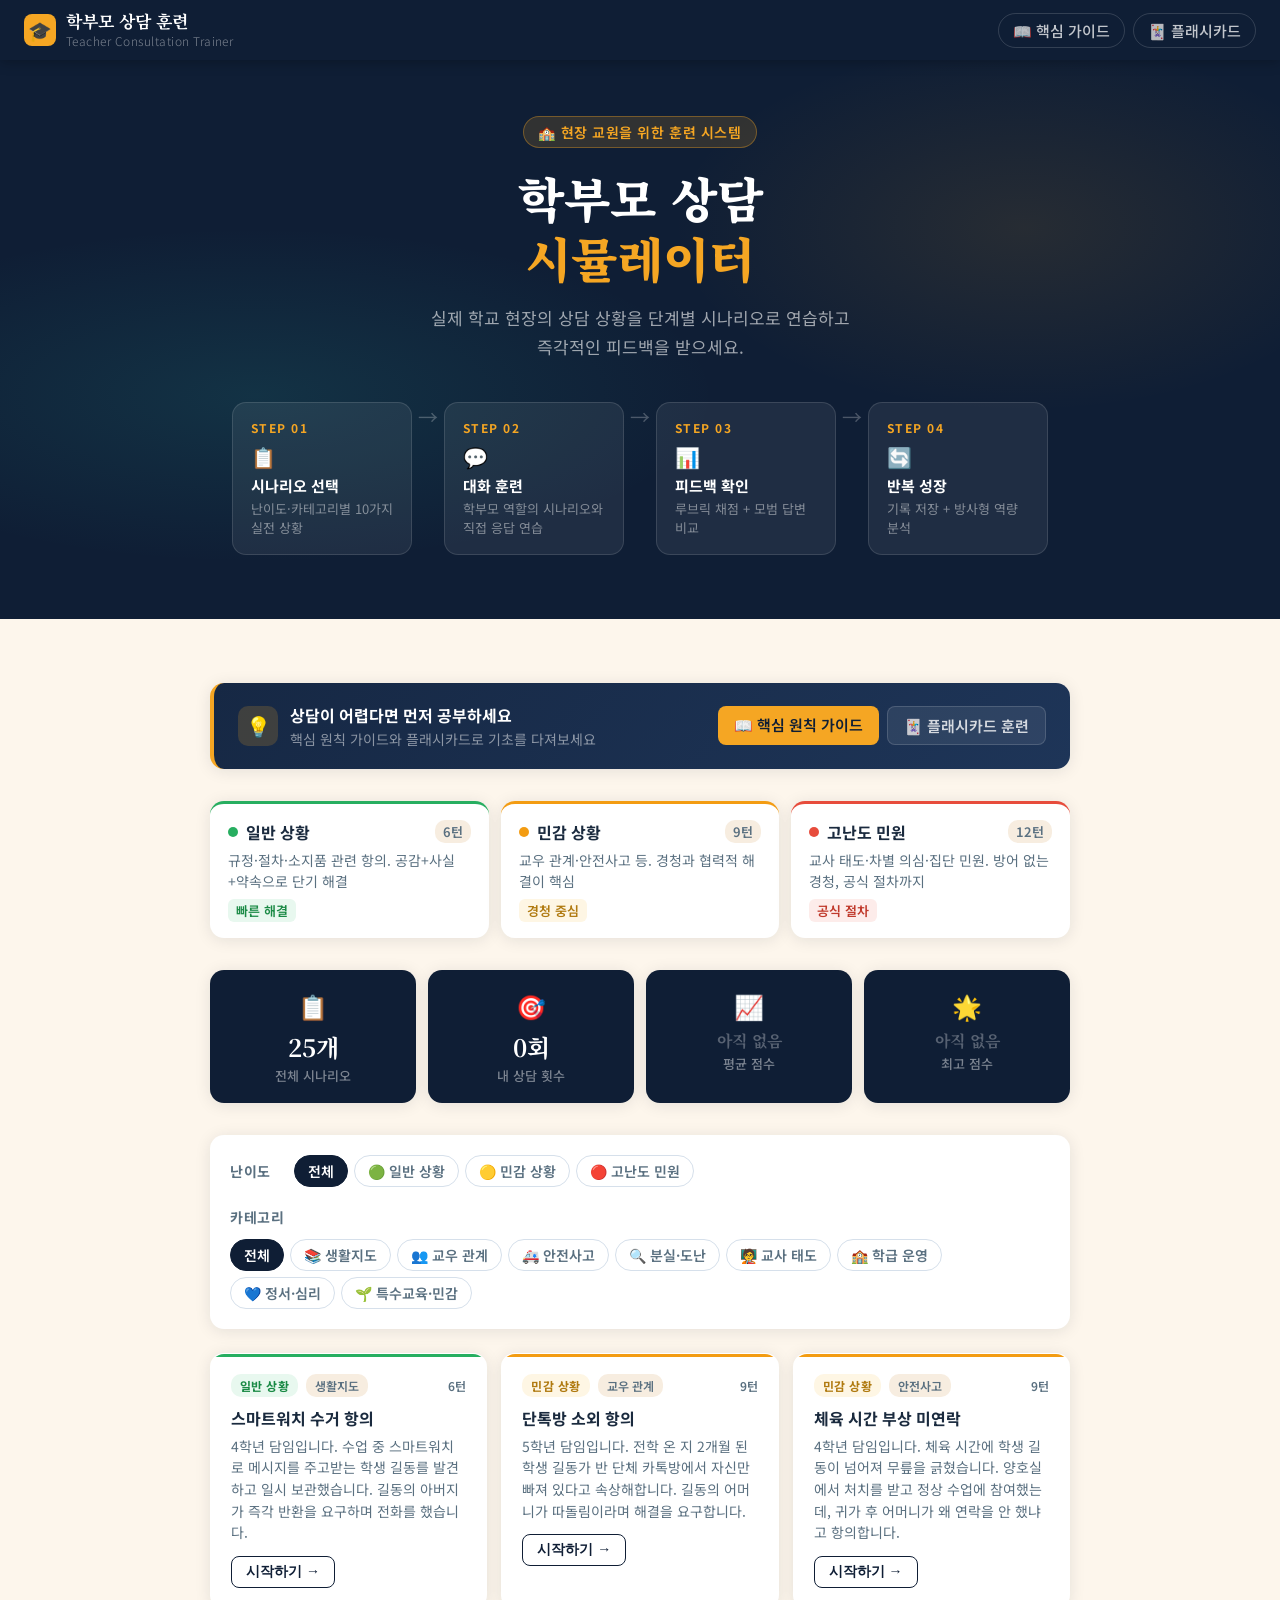
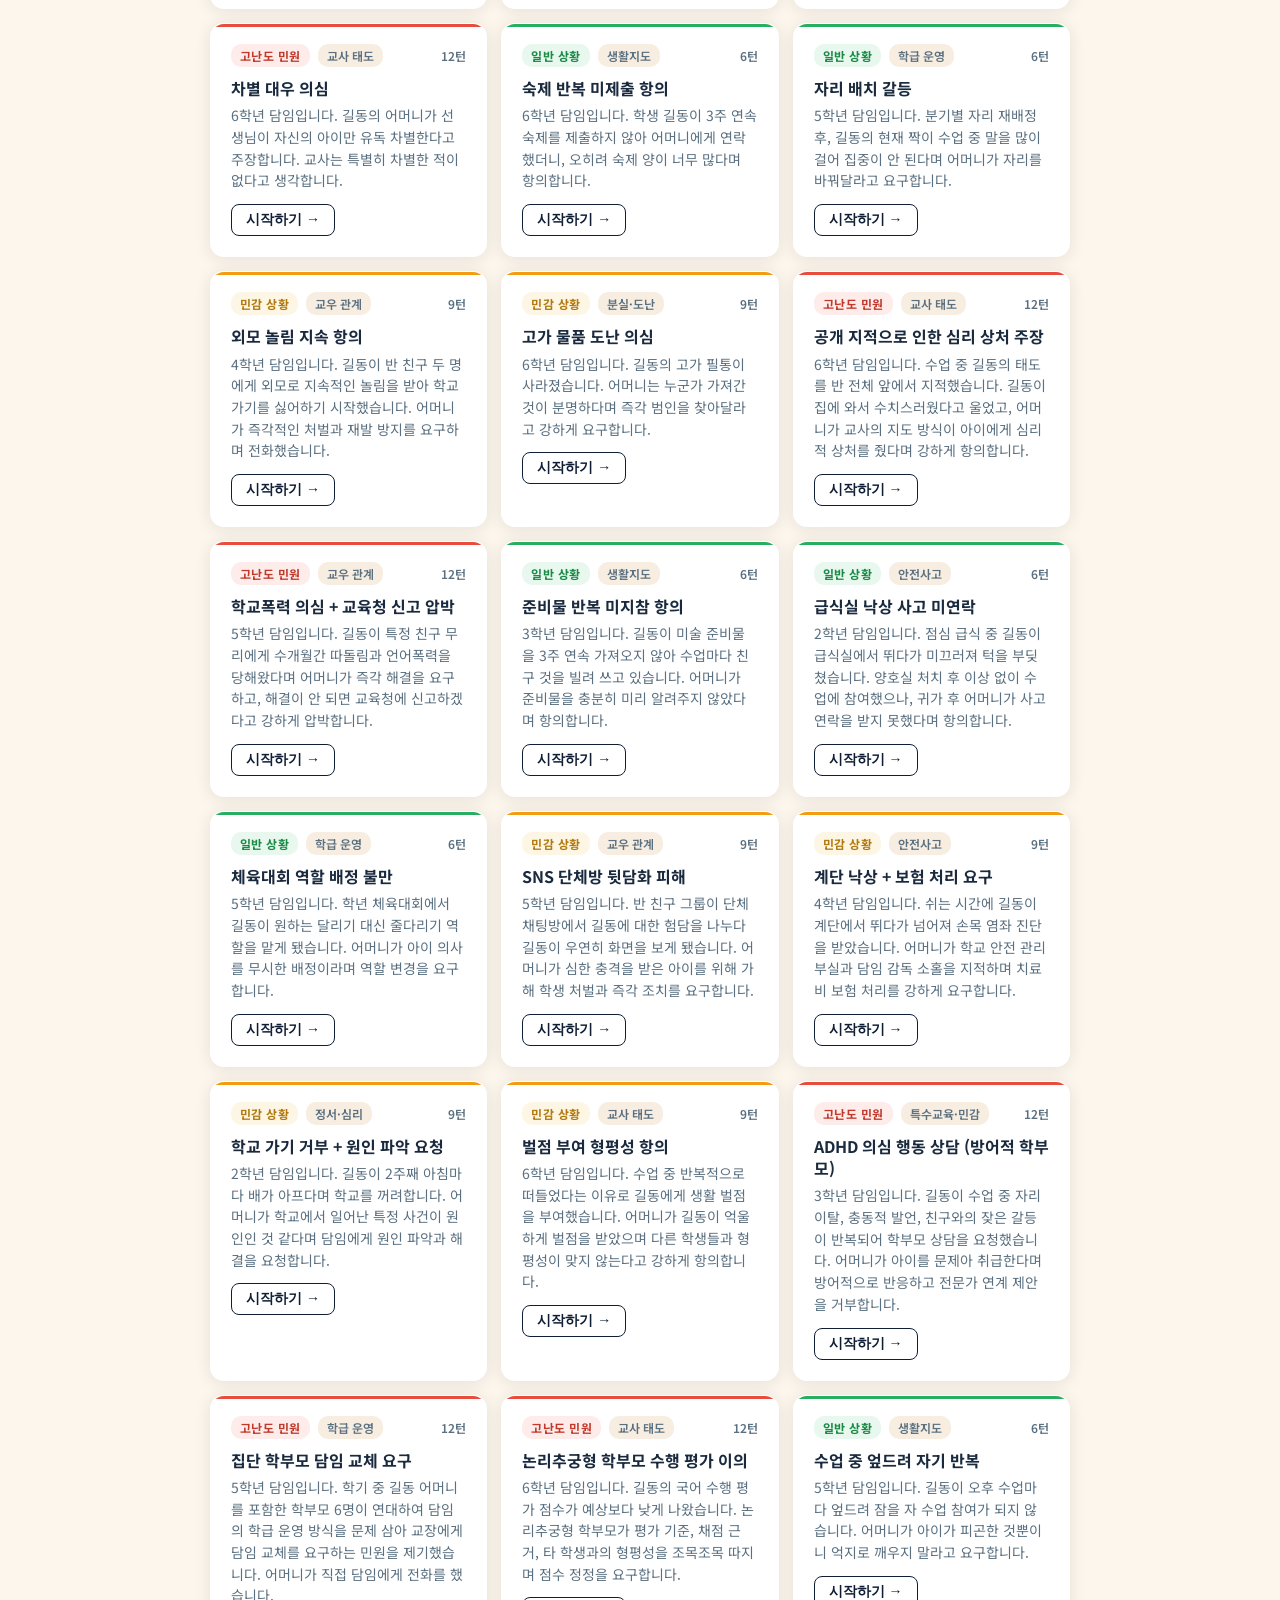
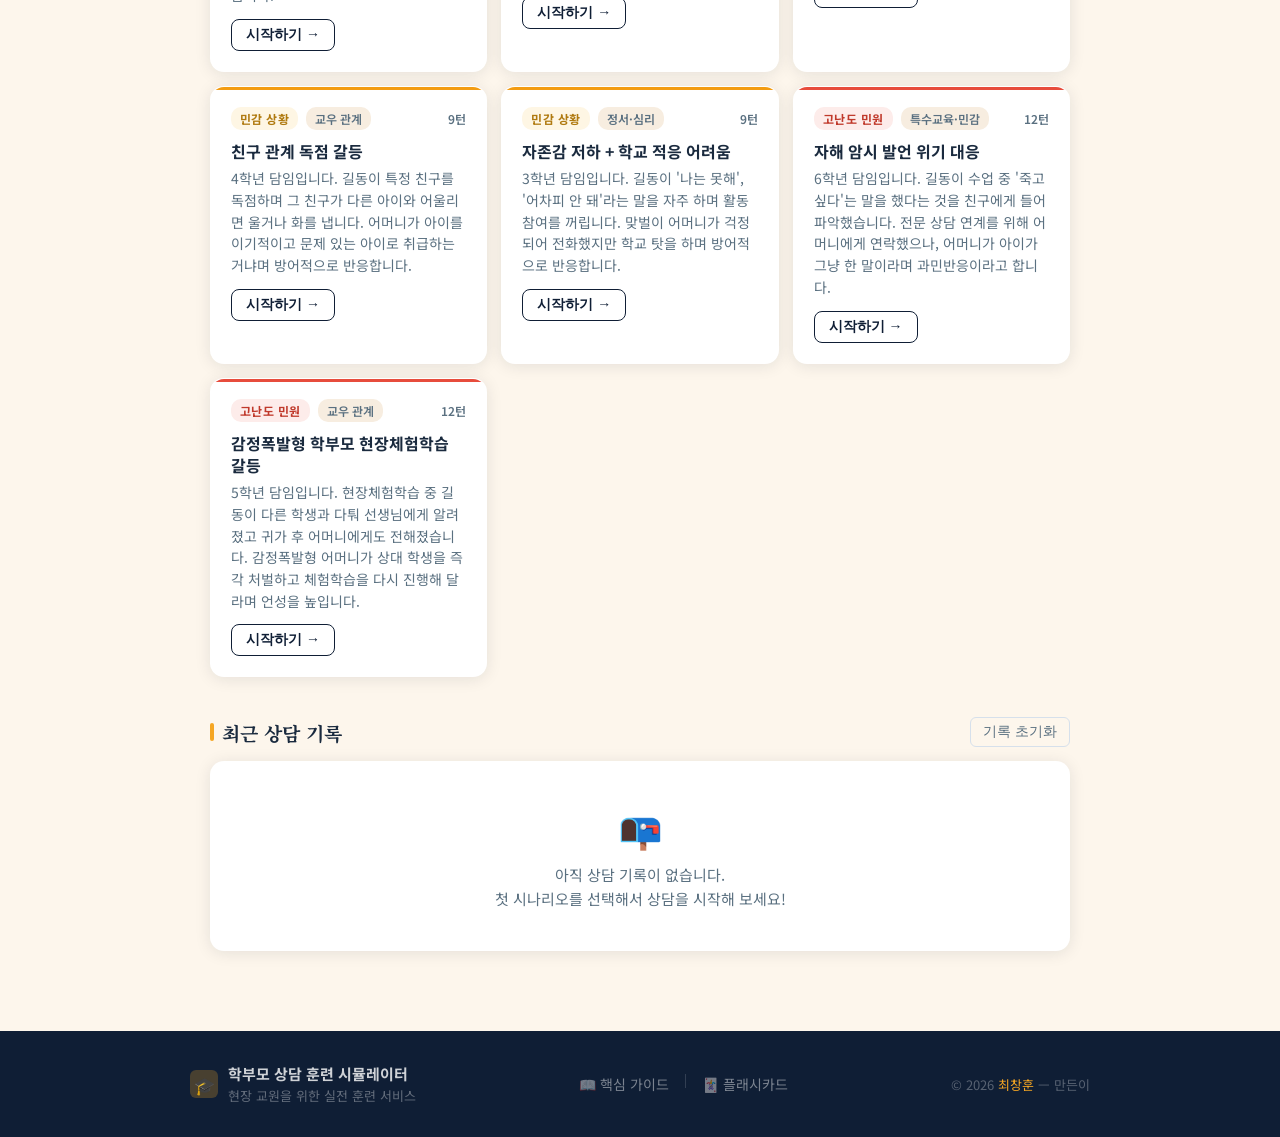
==== commit 3da03d44: "Add files via upload" ====
--- a/index.html
+++ b/index.html
@@ -868,127 +868,119 @@
 </footer>
 
 <script>
-(function() {
-  var SCENARIOS_DATA = {"scenarioTypes":[{"id":"일반","label":"일반 상황","description":"규정·절차·소지품 관련 항의 — 공감+사실+약속으로 단기 해결 가능","turns":6,"difficulty":1,"color":"#22c55e"},{"id":"민감","label":"민감 상황","description":"교우 관계·안전사고 등 감정이 얽힌 상황 — 경청과 협력적 해결이 핵심","turns":9,"difficulty":2,"color":"#f59e0b"},{"id":"고난도","label":"고난도 민원","description":"교사 태도·차별 의심·집단 민원 등 — 방어 없는 경청, 공식 절차 안내까지","turns":12,"difficulty":3,"color":"#ef4444"}],"scenarios":[{"id":"s1","scenarioType":"일반","typeLabel":"일반 상황","typeColor":"#22c55e","category":"생활지도","categoryIcon":"📚","categoryColor":"#3b82f6","title":"스마트워치 수거 항의","difficulty":1,"situation":"4학년 담임입니다. 수업 중 스마트워치로 메시지를 주고받는 학생 B를 발견하고 일시 보관했습니다. B의 아버지가 즉각 반환을 요구하며 전화를 했습니다.","parentName":"B 아버지","initialEmotion":72,"turns":[{"parentMessage":"선생님, B 아버지입니다. 스마트워치가 시계인데 왜 빼앗은 거예요? 그건 아이 안전을 위해 채워준 건데, 학교 마음대로 가져가면 어떻게 합니까.","modelAnswer":"아버님, 많이 당황하셨겠네요. 안전 때문에 채워주신 마음 충분히 이해합니다. 수업 중에 메시지를 주고받아서 잠시 보관했는데, 오늘 방과 후 바로 반환해 드리겠습니다.","tip":"💡 공감 먼저 → 사실 설명 → 즉각적 해결책 순서를 지키세요."},{"parentMessage":"그래도 연락은 해주셨어야 하는 거 아닌가요? 집에 와서야 알았잖아요.","modelAnswer":"맞습니다, 아버님. 보관 즉시 연락드렸어야 했는데 그러지 못해서 정말 죄송합니다. 앞으로는 이런 상황이 생기면 바로 연락드리겠습니다.","tip":"💡 학부모의 지적이 맞다면 명확하게 인정하고 사과하세요. 변명보다 사과가 신뢰를 회복합니다."},{"parentMessage":"앞으로 이런 일이 또 생기면 어떻게 하실 건가요? 아이 물건을 이렇게 가져가는 건 좀 불안하네요.","modelAnswer":"네, 앞으로는 전자기기 관련 상황이 생기면 즉시 아버님께 연락드리겠습니다. 또 B와도 수업 중 사용 방식에 대해 차분하게 이야기를 나눠보겠습니다. 가정에서도 함께 이야기해 주시면 더 효과적일 것 같습니다.","tip":"💡 재발 방지 계획과 가정-학교 협력 방안을 함께 제시하세요."},{"parentMessage":"알겠습니다. 아이한테도 잘 말씀해 주세요.","modelAnswer":"네, 아버님. 오늘 연락해 주셔서 감사합니다. B와 편안하게 이야기 나누고 방과 후에 스마트워치 돌려드리겠습니다. 궁금한 점 생기시면 언제든지 연락 주세요.","tip":"💡 마무리에는 감사 인사와 후속 조치를 명확히 전달하세요."},{"parentMessage":"그런데 선생님, 학교 규정에 스마트워치에 대한 내용이 따로 있나요? 제가 가정통신문에서 본 기억이 없어서요.","modelAnswer":"좋은 지적입니다, 아버님. 현행 생활규정에는 스마트폰 수거 내용은 있지만 스마트워치가 명확히 명시되어 있지는 않습니다. 이 부분은 학교 차원에서 규정을 보완해야 할 부분이고, 가정에도 사전에 충분히 안내드렸어야 했습니다. 말씀해 주셔서 감사합니다.","tip":"💡 규정의 미비함을 솔직히 인정하세요. 방어보다 개선 의지를 보이는 것이 신뢰를 높입니다."},{"parentMessage":"알겠어요. 어쨌든 수업에 방해가 되면 안 된다는 건 저도 알아요. 아이한테 집에서 한번 이야기해볼게요.","modelAnswer":"감사합니다, 아버님. B와 방과 후에 조용히 이야기를 나눌게요. 가정에서도 한 말씀 해주시면 아이도 이유를 더 잘 이해할 것 같습니다. 오늘 연락 주셔서 감사했습니다.","tip":"💡 마무리는 가정·학교 역할 분담을 확인하고, 진심 어린 감사로 끝맺으세요."}],"teachingPoint":"공감 → 사실 설명 → 사과 → 구체적 약속의 순서가 학부모의 불안을 빠르게 해소합니다.","strengths":["즉각적 반환 약속으로 실질적 해결","가정-학교 협력 제안"],"improvements":["보관 시 즉시 연락하는 습관 형성 필요","스마트워치 관련 규정 명확화 후 가정통신문 발송"]},{"id":"s2","scenarioType":"민감","typeLabel":"민감 상황","typeColor":"#f59e0b","category":"교우 관계","categoryIcon":"👥","categoryColor":"#8b5cf6","title":"단톡방 소외 항의","difficulty":2,"situation":"5학년 담임입니다. 전학 온 지 2개월 된 학생 D가 반 단체 카톡방에서 자신만 빠져 있다고 속상해합니다. D의 어머니가 따돌림이라며 해결을 요구합니다.","parentName":"D 어머니","initialEmotion":78,"turns":[{"parentMessage":"선생님, D 엄마예요. 애가 어젯밤에 울면서 자기만 반 카톡방에 없다고 하더라고요. 이건 명백한 따돌림 아닌가요? 선생님이 해결해 주셔야 하는 거 아닌가요?","modelAnswer":"어머니, D가 많이 속상했겠네요. 그 마음 충분히 이해합니다. 아이들 사이 카톡방은 제가 직접 강제하기 어려운 개인 영역이지만, 내일 D와 조용히 이야기 나누고 반 아이들 관계를 살펴보겠습니다.","tip":"💡 공감하되, 교사가 할 수 있는 것과 없는 것을 솔직하게 구분해 설명하세요."},{"parentMessage":"직접 개입이 어렵다고 하시면 저는 어떻게 해야 해요? 애가 소외당하고 있는 게 뻔히 보이는데.","modelAnswer":"어머니의 걱정이 충분히 이해됩니다. 카톡방 자체를 강제할 수는 없지만, 학교에서 D가 친구들과 자연스럽게 어울릴 기회를 만들겠습니다. 내일 쉬는 시간에 D와 직접 이야기해서 어떤 부분이 힘든지 먼저 확인해볼게요.","tip":"💡 '못 한다'는 말 뒤에는 반드시 '할 수 있는 것'을 구체적으로 제시하세요."},{"parentMessage":"그게 효과가 있을까요? 애들이 이미 마음이 멀어진 것 같아서요.","modelAnswer":"전학 온 지 2개월이라 적응하는 시간이 더 필요할 수 있어요. 이번 주 학급 시간에 친구 관계 활동을 진행해서 D가 자연스럽게 어울릴 기회를 만들겠습니다. 진행 상황을 금요일까지 문자로 알려드리겠습니다.","tip":"💡 구체적인 날짜와 방법, 후속 연락 시점을 약속하면 학부모의 불안이 줄어듭니다."},{"parentMessage":"그렇게 해주시면 감사하죠. 아이가 학교 가기 싫다고 할 정도로 힘들어하고 있어서요.","modelAnswer":"아이가 그 정도로 힘들어하고 있었군요. 더 빨리 알아차렸어야 했는데 죄송합니다. D가 학교에서 안전하고 편안하게 지낼 수 있도록 제가 더 세심하게 살피겠습니다.","tip":"💡 아이의 심각성을 인정하고, 더 빨리 대응하지 못한 것을 진심으로 사과하세요."},{"parentMessage":"선생님이 신경 써주신다니 감사해요. 아이가 빨리 친구들이랑 잘 지냈으면 좋겠어요.","modelAnswer":"네, 어머니. D가 반에서 편안하게 지낼 수 있도록 최선을 다하겠습니다. 이번 주 금요일에 상황을 문자로 알려드릴게요. 먼저 연락해 주셔서 감사합니다.","tip":"💡 마무리에 약속한 연락 시점을 다시 한번 명확히 확인하세요."},{"parentMessage":"그런데 선생님, 제가 다른 학부모님들께도 이 이야기를 했더니 한 어머니가 D가 좀 어울리기 어려운 아이 같다고 하더라고요. 그 말이 너무 마음에 걸려요.","modelAnswer":"그 말을 들으셨을 때 많이 속상하셨겠어요. 다른 학부모님의 의견이 아이에 대한 정확한 평가는 아닙니다. 제가 학교에서 D를 지켜본 바로는 낯선 환경에 적응하는 시간이 조금 더 필요한 아이이지, 어울리기 어려운 아이가 아닙니다.","tip":"💡 외부의 부정적 평가에 흔들리지 않고 교사로서 아이를 객관적으로 옹호하세요."},{"parentMessage":"그럼 선생님이 보시기에 D가 학교생활에서 어떤 부분이 특히 어려워 보이나요? 솔직하게 말씀해 주셔도 괜찮아요.","modelAnswer":"솔직하게 말씀드리면, D가 먼저 말을 거는 것을 좀 어려워하는 것 같습니다. 쉬는 시간에 혼자 있는 경우가 있어서 저도 의식적으로 짝 활동이나 소그룹 활동에 자연스럽게 참여할 수 있는 기회를 만들어왔습니다. 앞으로도 계속 살피겠습니다.","tip":"💡 아이의 어려움을 구체적으로 전달하되, 교사가 이미 노력 중인 점도 함께 알려주세요."},{"parentMessage":"솔직하게 말씀해 주셔서 감사해요. 집에서도 친구 사귀는 방법을 좀 연습시켜야겠네요.","modelAnswer":"어머니의 관심이 D에게 큰 힘이 됩니다. 집에서는 오늘 학교에서 있었던 재미있는 일 하나씩 이야기해보는 것부터 시작하시면 좋을 것 같아요. 아이가 학교 이야기를 편하게 꺼낼 수 있는 분위기가 만들어지면 제가 파악하고 도울 수 있는 폭도 넓어집니다.","tip":"💡 가정에서 실천 가능한 구체적인 팁을 제안하면 학부모와의 협력 관계가 깊어집니다."},{"parentMessage":"선생님, 혹시 제가 학교에 직접 와서 상담받을 수 있을까요? 전화보다는 직접 이야기하고 싶어서요.","modelAnswer":"물론입니다, 어머니. 언제든지 상담 신청 주시면 시간을 잡겠습니다. 저도 2주에 한 번씩 D의 적응 상황을 짧게라도 문자로 알려드리겠습니다. 오늘 솔직하게 말씀해 주셔서 감사합니다. D가 곧 편안하게 학교생활을 할 수 있을 거라고 믿습니다.","tip":"💡 대면 상담에 적극 응하고, 정기적인 소통 계획을 제안하며 아이의 성장에 대한 신뢰로 마무리하세요."}],"teachingPoint":"할 수 없는 것은 솔직히 설명하고, 할 수 있는 것을 구체적으로 약속해야 신뢰가 생깁니다.","strengths":["솔직한 한계 설명","구체적 날짜·방법 제시","후속 연락 약속"],"improvements":["소외 징후를 더 빠르게 포착하는 관찰력","학부모 동의를 구하는 협력적 태도"]},{"id":"s3","scenarioType":"민감","typeLabel":"민감 상황","typeColor":"#f59e0b","category":"안전사고","categoryIcon":"🚑","categoryColor":"#f97316","title":"체육 시간 부상 미연락","difficulty":2,"situation":"4학년 담임입니다. 체육 시간에 학생 M이 넘어져 무릎을 긁혔습니다. 양호실에서 처치를 받고 정상 수업에 참여했는데, 귀가 후 어머니가 왜 연락을 안 했냐고 항의합니다.","parentName":"M 어머니","initialEmotion":76,"turns":[{"parentMessage":"선생님, M 엄마예요. 지금 애 무릎을 보니까 다쳤잖아요. 왜 연락을 안 해주셨어요? 아무리 작은 거라도 다치면 바로 알려주셔야 하는 거 아닌가요?","modelAnswer":"어머니, 많이 놀라셨겠어요. M이 체육 시간에 넘어져서 무릎을 긁혔는데 양호실에서 처치받고 정상적으로 수업에 참여했어요. 집에 가면서 말씀드렸어야 했는데 제가 미처 챙기지 못했습니다. 죄송해요.","tip":"💡 감정 공감 → 사실 설명 → 진심 어린 사과 순서로 시작하세요."},{"parentMessage":"그래도 어떻게 연락을 안 해줍니까. 제가 아예 몰랐잖아요.","modelAnswer":"맞습니다, 어머니. 양호실 처치 후 바로 연락드렸어야 했는데 그러지 못해서 다시 한번 죄송합니다. 앞으로는 어떤 작은 부상이라도 즉시 연락드리겠습니다.","tip":"💡 학부모의 지적을 충분히 인정하고, 앞으로의 약속을 명확히 하세요."},{"parentMessage":"M 상태는 지금 어떤가요? 병원에 가봐야 하는 건 아닌지.","modelAnswer":"양호실에서 확인했을 때는 찰과상으로 처치 후 정상적으로 활동했습니다. 그래도 어머니께서 걱정되신다면 오늘 저녁에 병원에서 확인해 보시는 게 좋겠습니다. 만약 치료가 필요하시면 학교 안전공제회를 통해 의료비 지원을 받으실 수 있으니 필요하시면 제가 안내해 드리겠습니다.","tip":"💡 학부모가 궁금한 정보를 충분히 제공하고, 실질적 지원 방법까지 안내하세요."},{"parentMessage":"앞으로는 이런 일이 생기면 꼭 바로 연락 주세요. 제가 모르고 있으면 너무 불안하거든요.","modelAnswer":"네, 꼭 그렇게 하겠습니다. 앞으로 부상이 생기면 아무리 작은 것도 바로 문자로 알려드리겠습니다. 어머니께서 항상 M 상태를 파악하실 수 있도록 제가 더 세심하게 소통하겠습니다.","tip":"💡 구체적인 방법(문자)과 기준(작은 부상도)을 명시해 신뢰를 주세요."},{"parentMessage":"감사합니다. M이 지금은 크게 아파하지 않으니 다행이에요.","modelAnswer":"다행입니다. M이 내일 학교에서 불편함 없이 잘 지내는지 제가 살펴보겠습니다. 혹시 집에서 불편해하면 바로 알려주세요. 먼저 연락해 주셔서 감사합니다.","tip":"💡 마무리에는 내일 학교에서의 모니터링을 약속해 지속적 관심을 보여주세요."},{"parentMessage":"그런데 선생님, 다른 학부모님들도 이런 상황에서 연락을 못 받으신 경우가 있나요? 학교 차원에서 매뉴얼 같은 게 있는 건가요?","modelAnswer":"좋은 질문입니다, 어머니. 학교 안전사고 대응 매뉴얼상 양호실 처치가 필요한 경우 보호자에게 연락하도록 되어 있습니다. 이번에 제가 그 절차를 지키지 못한 것입니다. 앞으로는 매뉴얼대로 처치 즉시 연락드리겠습니다.","tip":"💡 학교 절차를 정확히 안내하고, 이번에 그 절차를 따르지 못했음을 솔직히 인정하세요."},{"parentMessage":"체육 시간에 아이들이 다치는 게 잦은 건 아닌가요? 안전 관리를 더 철저하게 할 방법은 없나요?","modelAnswer":"어머니, 좋은 지적입니다. 체육 시간 전 준비운동을 철저히 하고, 위험한 동작은 제가 직접 시범을 보인 뒤 진행하고 있습니다. 이번 사고처럼 예상치 못한 상황도 있지만, 앞으로는 운동장 상태 점검과 안전 구역 표시를 더 꼼꼼히 확인하겠습니다.","tip":"💡 현재 하고 있는 안전 조치를 설명하고, 추가 개선 방향을 함께 제시하세요."},{"parentMessage":"혹시 M이 특별히 조심해야 할 신체적인 부분이 있는데 선생님이 알고 계세요? 건강 조사서에 적었던 것 같은데요.","modelAnswer":"네, M의 건강 조사서를 확인했고 알고 있습니다. 체육 활동 시 해당 부분을 더욱 주의 깊게 살피겠습니다. 혹시 최근에 변경된 내용이 있으시면 알려주시면 바로 반영하겠습니다.","tip":"💡 아이의 건강 정보를 파악하고 있음을 확인시켜 주고, 최신 정보 업데이트를 요청하세요."},{"parentMessage":"선생님이 꼼꼼하게 챙겨주시는 것 같아서 안심이 돼요. 앞으로 궁금한 게 있으면 편하게 연락해도 될까요?","modelAnswer":"물론입니다, 어머니. 언제든지 문자나 전화로 연락 주세요. M의 건강과 안전에 관한 일이라면 아무리 작은 것이라도 함께 챙겨나가면 좋겠습니다. 오늘 이야기해 주셔서 감사합니다.","tip":"💡 언제든 연락 가능하다는 개방성을 보여주고, 협력 관계를 공고히 하며 마무리하세요."}],"teachingPoint":"부상 발생 시 즉각 연락이 원칙입니다. 사과를 먼저 하고, 앞으로의 구체적 조치를 약속해야 신뢰가 회복됩니다.","strengths":["즉각적 사과와 실수 인정","안전공제회 안내로 실질적 도움 제공"],"improvements":["부상 발생 즉시 연락하는 습관","보건 처치 내용을 귀가 전 확인 문자 발송"]},{"id":"s4","scenarioType":"고난도","typeLabel":"고난도 민원","typeColor":"#ef4444","category":"교사 태도","categoryIcon":"🧑‍🏫","categoryColor":"#ef4444","title":"차별 대우 의심","difficulty":3,"situation":"6학년 담임입니다. K의 어머니가 선생님이 자신의 아이만 유독 차별한다고 주장합니다. 교사는 특별히 차별한 적이 없다고 생각합니다.","parentName":"K 어머니","initialEmotion":83,"turns":[{"parentMessage":"선생님, K 엄마예요. 솔직히 말씀드릴게요. 우리 아이가 선생님한테 차별받는다고 느끼고 있어요. 다른 아이들이랑 대우가 다르다고요. 이게 사실인지 여쭤보고 싶어서요.","modelAnswer":"어머니, 그렇게 느끼셨다면 많이 속상하셨을 것 같습니다. K도 그런 마음을 가지고 있었다면 저도 꼭 확인해 봐야 할 부분이라고 생각합니다. 제가 의도적으로 K를 차별한 적은 없지만, K가 그렇게 느낀 구체적인 상황이 있었는지 먼저 자세히 들어봐도 될까요?","tip":"💡 즉각 부정하지 말고, 공감 후 구체적 상황을 먼저 파악하려는 자세를 보여주세요."},{"parentMessage":"아이가 집에 와서 자꾸 말해요. 발표할 때도 자기는 잘 안 시켜주고, 친구들이 떠들 때는 그냥 넘어가는데 자기만 혼난다고요. 그러니까 아이가 선생님이 자기를 싫어한다고 느끼는 것 같아요.","modelAnswer":"K가 그렇게 느꼈다면 그냥 넘길 일은 아닌 것 같습니다. 말씀해 주신 발표 기회나 생활지도 상황을 제가 다시 돌아보겠습니다. 제가 기억하기로는 발표는 여러 학생에게 기회를 주려고 했고, 생활지도도 특정 학생만을 대상으로 하지 않았습니다. 그래도 K가 반복해서 그렇게 느꼈다면 제 지도 방식이 K에게 어떻게 받아들여졌는지 확인해 볼 필요가 있습니다.","tip":"💡 아이의 감정을 인정하면서도, 객관적 사실을 차분하게 설명하세요."},{"parentMessage":"선생님은 그렇게 생각하실 수 있겠지만, 아이 입장에서는 다르게 느끼는 거잖아요. 아이가 학교 가기 싫다고까지 말하니까 저도 그냥 넘길 수가 없어요.","modelAnswer":"어머니 말씀처럼 아이가 학교 가기 싫다고까지 말했다면 저도 매우 중요하게 봐야 할 상황입니다. 먼저 K와 편안하게 이야기해 보면서 어떤 장면에서 서운함을 느꼈는지 확인하겠습니다. 그리고 수업 중 발표 기회나 생활지도 상황도 제가 다시 점검해 보겠습니다.","tip":"💡 '학교 가기 싫다'는 말의 심각성을 받아들이고, 구체적인 확인 계획을 제시하세요."},{"parentMessage":"저는 선생님을 탓하려고만 전화드린 건 아니에요. 그런데 아이가 계속 힘들다고 하니까, 선생님이 조금만 더 신경 써주셨으면 좋겠어요.","modelAnswer":"네, 어머니 말씀 충분히 이해합니다. 앞으로 K가 수업에서 소외감을 느끼지 않도록 발표 기회나 역할 부여를 더 세심하게 살피겠습니다. 생활지도 때도 K가 억울하게 느끼지 않도록 이유를 분명히 설명하고, 필요하면 따로 불러 차분히 이야기하겠습니다. 이번 주 안에 K와 한 번 이야기해 보고, 확인한 내용을 어머니께 다시 말씀드리겠습니다.","tip":"💡 학부모가 원하는 것을 파악하고, 구체적이고 실행 가능한 개선 계획을 제시하세요."},{"parentMessage":"그렇게 해주시면 좋겠어요. 아이가 선생님이 자기를 싫어한다고 생각하는 게 제일 걱정이에요.","modelAnswer":"K가 그렇게 느끼고 있었다면 저도 마음이 무겁습니다. 저는 K를 싫어하거나 차별하려는 마음은 전혀 없습니다. 다만 제 말이나 지도 방식이 K에게 다르게 받아들여졌을 수 있다는 점은 조심해서 살펴보겠습니다. K가 학교에서 안심하고 지낼 수 있도록 제가 더 세심하게 챙기겠습니다.","tip":"💡 교사로서의 진심을 전달하되, 자기 성찰의 자세를 함께 보여주세요."},{"parentMessage":"네, 선생님이 그렇게 말씀해 주시니 조금 안심이 됩니다. 아이하고도 잘 이야기해 주세요.","modelAnswer":"네, 어머니. K와 이야기할 때 아이가 부담을 느끼지 않도록 조심스럽게 확인하겠습니다. 확인 후에 어머니께 다시 연락드리겠습니다. 말씀해 주셔서 감사합니다.","tip":"💡 아이를 배려하는 구체적 방법과 후속 연락을 약속하며 마무리하세요."},{"parentMessage":"솔직히 말씀드리면, 다른 학부모님들한테서도 선생님이 특정 아이들을 편애한다는 말을 들은 적이 있어요. 저한테만 이런 일이 생긴 게 아닐 수도 있다는 거죠.","modelAnswer":"그런 이야기를 들으셨군요. 많이 마음이 불편하셨을 것 같습니다. 다른 학부모님들의 우려도 제가 가볍게 여기지 않겠습니다. 특정 학생을 편애하거나 차별하려는 의도는 없었지만, 제 행동이 그렇게 비칠 수 있다면 저도 더 많이 돌아봐야 할 것 같습니다. K뿐 아니라 모든 학생이 공평하게 대우받을 수 있도록 더 세심히 노력하겠습니다.","tip":"💡 소문에 방어적으로 반응하지 않고, 다른 학부모들의 의견도 진지하게 수용하는 자세를 보여주세요."},{"parentMessage":"제가 학교에 공식으로 민원을 넣어야 하나 고민이에요. 아이가 계속 힘들다고 하니까요.","modelAnswer":"어머니께서 그런 고민을 하실 정도라면 K가 얼마나 힘들어하고 있는지 더 진지하게 받아들여야겠습니다. 민원을 제기하실 권리는 언제나 있습니다. 다만 그 전에 저와 직접 이야기를 더 나누시거나, 필요하다면 학교 상담사 선생님과 함께하는 3자 면담을 마련해 드릴 수 있습니다. 어떤 방식이 도움이 될지 어머니가 선택해 주세요.","tip":"💡 민원 제기를 막거나 방어하지 않고, 더 나은 해결 방법을 함께 찾으려는 자세를 보여주세요."},{"parentMessage":"민원이 들어가면 선생님 입장에서도 불편하실 것 같아서 제가 망설이고 있어요. 하지만 아이 문제니까 어쩔 수 없는 것 같기도 하고요.","modelAnswer":"어머니, 저를 배려해 주시는 마음 감사합니다. 하지만 K가 학교에서 행복하게 지내는 것이 저의 불편함보다 훨씬 더 중요합니다. 어머니께서 어떤 방식으로 해결하려 하시든 저는 성실하게 협력하겠습니다.","tip":"💡 학부모의 배려에 감사하되, 아이를 최우선에 두는 교사의 가치관을 분명히 전달하세요."},{"parentMessage":"그럼 어떤 구체적인 변화가 있을지 제가 어떻게 확인할 수 있을까요?","modelAnswer":"이번 주 안에 K와 이야기를 나누고, 다음 주 중으로 어머니께 전화드려 상황을 공유하겠습니다. 그 후에도 2주에 한 번씩 짧게라도 K의 상황을 알려드리겠습니다. 만약 제가 전달드린 내용과 K가 집에서 이야기하는 내용이 다르다면 바로 연락 주세요.","tip":"💡 구체적인 확인 일정과 소통 방식을 약속하면 학부모의 불안이 크게 줄어듭니다."},{"parentMessage":"K가 선생님한테 직접 말하기는 많이 힘들어할 것 같아요. 아이가 부담을 느끼지 않도록 해주실 수 있나요?","modelAnswer":"충분히 이해합니다. K에게 먼저 다가갈 때는 직접적으로 물어보기보다 자연스러운 대화 중에 이야기를 들을 수 있도록 하겠습니다. 1대1로 차분하게 이야기할 수 있는 시간과 공간을 만들어 아이가 편하게 이야기할 수 있게 배려하겠습니다.","tip":"💡 아이의 심리적 안전감을 위한 구체적인 접근 방식을 설명하세요."},{"parentMessage":"네, 선생님. 오늘 솔직하게 이야기 나눠서 좋았어요. 저도 집에서 K한테 선생님에 대해 긍정적으로 이야기해볼게요.","modelAnswer":"어머니, 감사합니다. 오늘 이렇게 직접 말씀해 주신 덕분에 저도 많이 돌아볼 수 있었습니다. K가 학교에서 안심하고 지낼 수 있도록 최선을 다하겠습니다. 가정에서의 따뜻한 지지가 아이에게 큰 힘이 될 것입니다. 언제든지 연락 주세요.","tip":"💡 학부모의 협력에 진심으로 감사하고, 가정의 역할을 격려하며 긍정적으로 마무리하세요."}],"teachingPoint":"차별 주장에 즉각 부정하지 않고, 아이의 감정을 인정한 뒤 구체적 확인과 개선을 약속하는 것이 핵심입니다.","strengths":["방어하지 않고 경청하는 자세","구체적 개선 계획과 후속 연락 약속"],"improvements":["평소 발표 기회 기록 관리","생활지도 시 이유 설명 습관화"]}]};
-
-  var DIFF_COLOR = {'일반':'green','민감':'yellow','고난도':'red'};
-  var DIFF_LABEL = {'일반':'일반 상황','민감':'민감 상황','고난도':'고난도 민원'};
-  var DIFF_TURNS = {'일반':6,'민감':9,'고난도':12};
-
-  var allScenarios = SCENARIOS_DATA.scenarios;
-  var filterDiff = 'all';
-  var filterCat  = 'all';
-
-  function renderStats() {
-    var history = getHistory();
-    var done = history.length;
-    var avg  = done ? Math.round(history.reduce(function(a,h){return a+h.score;},0)/done) : null;
-    var best = done ? Math.max.apply(null, history.map(function(h){return h.score;})) : null;
-    setEl('stat-total',     allScenarios.length + '개');
-    setEl('stat-scenarios', done + '회');
-    var avgEl  = document.getElementById('stat-avg');
-    var bestEl = document.getElementById('stat-best');
-    if (avgEl)  { avgEl.textContent  = avg  != null ? avg+'점'  : '아직 없음'; avgEl.classList.toggle('empty',  avg==null); }
-    if (bestEl) { bestEl.textContent = best != null ? best+'점' : '아직 없음'; bestEl.classList.toggle('empty', best==null); }
-  }
-
-  function render() {
-    var grid = document.getElementById('scenario-grid');
-    var list = allScenarios.slice();
-    if (filterDiff !== 'all') list = list.filter(function(s){return s.scenarioType===filterDiff;});
-    if (filterCat  !== 'all') list = list.filter(function(s){return s.category===filterCat;});
-
-    if (!list.length) {
-      grid.innerHTML = '<div class="state-box"><div class="state-icon">🔍</div><div class="state-title">해당하는 시나리오가 없습니다</div><div class="state-sub">필터 조건을 변경해 보세요</div></div>';
-      return;
+var _SD = {"scenarioTypes":[{"id":"일반","label":"일반 상황","description":"규정·절차·소지품 관련 항의 — 공감+사실+약속으로 단기 해결 가능","turns":6,"difficulty":1,"color":"#22c55e"},{"id":"민감","label":"민감 상황","description":"교우 관계·안전사고 등 감정이 얽힌 상황 — 경청과 협력적 해결이 핵심","turns":9,"difficulty":2,"color":"#f59e0b"},{"id":"고난도","label":"고난도 민원","description":"교사 태도·차별 의심·집단 민원 등 — 방어 없는 경청, 공식 절차 안내까지","turns":12,"difficulty":3,"color":"#ef4444"}],"scenarios":[{"id":"s1","scenarioType":"일반","typeLabel":"일반 상황","typeColor":"#22c55e","category":"생활지도","categoryIcon":"📚","categoryColor":"#3b82f6","title":"스마트워치 수거 항의","difficulty":1,"situation":"4학년 담임입니다. 수업 중 스마트워치로 메시지를 주고받는 학생 길동를 발견하고 일시 보관했습니다. 길동의 아버지가 즉각 반환을 요구하며 전화를 했습니다.","parentName":"길동 아버지","initialEmotion":72,"turns":[{"parentMessage":"선생님, 길동 아버지입니다. 스마트워치가 시계인데 왜 빼앗은 거예요? 그건 아이 안전을 위해 채워준 건데, 학교 마음대로 가져가면 어떻게 합니까.","modelAnswer":"아버님, 많이 당황하셨겠네요. 안전 때문에 채워주신 마음 충분히 이해합니다. 수업 중에 메시지를 주고받아서 잠시 보관했는데, 오늘 방과 후 바로 반환해 드리겠습니다.","tip":"💡 공감 먼저 → 사실 설명 → 즉각적 해결책 순서를 지키세요."},{"parentMessage":"그래도 연락은 해주셨어야 하는 거 아닌가요? 집에 와서야 알았잖아요.","modelAnswer":"맞습니다, 아버님. 보관 즉시 연락드렸어야 했는데 그러지 못해서 정말 죄송합니다. 앞으로는 이런 상황이 생기면 바로 연락드리겠습니다.","tip":"💡 학부모의 지적이 맞다면 명확하게 인정하고 사과하세요. 변명보다 사과가 신뢰를 회복합니다."},{"parentMessage":"앞으로 이런 일이 또 생기면 어떻게 하실 건가요? 아이 물건을 이렇게 가져가는 건 좀 불안하네요.","modelAnswer":"네, 앞으로는 전자기기 관련 상황이 생기면 즉시 아버님께 연락드리겠습니다. 또 길동와도 수업 중 사용 방식에 대해 차분하게 이야기를 나눠보겠습니다. 가정에서도 함께 이야기해 주시면 더 효과적일 것 같습니다.","tip":"💡 재발 방지 계획과 가정-학교 협력 방안을 함께 제시하세요."},{"parentMessage":"알겠습니다. 아이한테도 잘 말씀해 주세요.","modelAnswer":"네, 아버님. 오늘 연락해 주셔서 감사합니다. 길동와 편안하게 이야기 나누고 방과 후에 스마트워치 돌려드리겠습니다. 궁금한 점 생기시면 언제든지 연락 주세요.","tip":"💡 마무리에는 감사 인사와 후속 조치를 명확히 전달하세요."},{"parentMessage":"그런데 선생님, 학교 규정에 스마트워치에 대한 내용이 따로 있나요? 제가 가정통신문에서 본 기억이 없어서요.","modelAnswer":"좋은 지적입니다, 아버님. 현행 생활규정에는 스마트폰 수거 내용은 있지만 스마트워치가 명확히 명시되어 있지는 않습니다. 이 부분은 학교 차원에서 규정을 보완해야 할 부분이고, 가정에도 사전에 충분히 안내드렸어야 했습니다. 말씀해 주셔서 감사합니다.","tip":"💡 규정의 미비함을 솔직히 인정하세요. 방어보다 개선 의지를 보이는 것이 신뢰를 높입니다."},{"parentMessage":"알겠어요. 어쨌든 수업에 방해가 되면 안 된다는 건 저도 알아요. 아이한테 집에서 한번 이야기해볼게요.","modelAnswer":"감사합니다, 아버님. 길동와 방과 후에 조용히 이야기를 나눌게요. 가정에서도 한 말씀 해주시면 아이도 이유를 더 잘 이해할 것 같습니다. 오늘 연락 주셔서 감사했습니다.","tip":"💡 마무리는 가정·학교 역할 분담을 확인하고, 진심 어린 감사로 끝맺으세요."}],"teachingPoint":"공감 → 사실 설명 → 사과 → 구체적 약속의 순서가 학부모의 불안을 빠르게 해소합니다.","strengths":["즉각적 반환 약속으로 실질적 해결","가정-학교 협력 제안"],"improvements":["보관 시 즉시 연락하는 습관 형성 필요","스마트워치 관련 규정 명확화 후 가정통신문 발송"]},{"id":"s2","scenarioType":"민감","typeLabel":"민감 상황","typeColor":"#f59e0b","category":"교우 관계","categoryIcon":"👥","categoryColor":"#8b5cf6","title":"단톡방 소외 항의","difficulty":2,"situation":"5학년 담임입니다. 전학 온 지 2개월 된 학생 길동가 반 단체 카톡방에서 자신만 빠져 있다고 속상해합니다. 길동의 어머니가 따돌림이라며 해결을 요구합니다.","parentName":"길동 어머니","initialEmotion":78,"turns":[{"parentMessage":"선생님, 길동 엄마예요. 애가 어젯밤에 울면서 자기만 반 카톡방에 없다고 하더라고요. 이건 명백한 따돌림 아닌가요? 선생님이 해결해 주셔야 하는 거 아닌가요?","modelAnswer":"어머니, 길동가 많이 속상했겠네요. 그 마음 충분히 이해합니다. 아이들 사이 카톡방은 제가 직접 강제하기 어려운 개인 영역이지만, 내일 길동와 조용히 이야기 나누고 반 아이들 관계를 살펴보겠습니다.","tip":"💡 공감하되, 교사가 할 수 있는 것과 없는 것을 솔직하게 구분해 설명하세요."},{"parentMessage":"직접 개입이 어렵다고 하시면 저는 어떻게 해야 해요? 애가 소외당하고 있는 게 뻔히 보이는데.","modelAnswer":"어머니의 걱정이 충분히 이해됩니다. 카톡방 자체를 강제할 수는 없지만, 학교에서 길동가 친구들과 자연스럽게 어울릴 기회를 만들겠습니다. 내일 쉬는 시간에 길동와 직접 이야기해서 어떤 부분이 힘든지 먼저 확인해볼게요.","tip":"💡 '못 한다'는 말 뒤에는 반드시 '할 수 있는 것'을 구체적으로 제시하세요."},{"parentMessage":"그게 효과가 있을까요? 애들이 이미 마음이 멀어진 것 같아서요.","modelAnswer":"전학 온 지 2개월이라 적응하는 시간이 더 필요할 수 있어요. 이번 주 학급 시간에 친구 관계 활동을 진행해서 길동가 자연스럽게 어울릴 기회를 만들겠습니다. 진행 상황을 금요일까지 문자로 알려드리겠습니다.","tip":"💡 구체적인 날짜와 방법, 후속 연락 시점을 약속하면 학부모의 불안이 줄어듭니다."},{"parentMessage":"그렇게 해주시면 감사하죠. 아이가 학교 가기 싫다고 할 정도로 힘들어하고 있어서요.","modelAnswer":"아이가 그 정도로 힘들어하고 있었군요. 더 빨리 알아차렸어야 했는데 죄송합니다. 길동가 학교에서 안전하고 편안하게 지낼 수 있도록 제가 더 세심하게 살피겠습니다.","tip":"💡 아이의 심각성을 인정하고, 더 빨리 대응하지 못한 것을 진심으로 사과하세요."},{"parentMessage":"선생님이 신경 써주신다니 감사해요. 아이가 빨리 친구들이랑 잘 지냈으면 좋겠어요.","modelAnswer":"네, 어머니. 길동가 반에서 편안하게 지낼 수 있도록 최선을 다하겠습니다. 이번 주 금요일에 상황을 문자로 알려드릴게요. 먼저 연락해 주셔서 감사합니다.","tip":"💡 마무리에 약속한 연락 시점을 다시 한번 명확히 확인하세요."},{"parentMessage":"그런데 선생님, 제가 다른 학부모님들께도 이 이야기를 했더니 한 어머니가 길동가 좀 어울리기 어려운 아이 같다고 하더라고요. 그 말이 너무 마음에 걸려요.","modelAnswer":"그 말을 들으셨을 때 많이 속상하셨겠어요. 다른 학부모님의 의견이 아이에 대한 정확한 평가는 아닙니다. 제가 학교에서 길동를 지켜본 바로는 낯선 환경에 적응하는 시간이 조금 더 필요한 아이이지, 어울리기 어려운 아이가 아닙니다.","tip":"💡 외부의 부정적 평가에 흔들리지 않고 교사로서 아이를 객관적으로 옹호하세요."},{"parentMessage":"그럼 선생님이 보시기에 길동가 학교생활에서 어떤 부분이 특히 어려워 보이나요? 솔직하게 말씀해 주셔도 괜찮아요.","modelAnswer":"솔직하게 말씀드리면, 길동가 먼저 말을 거는 것을 좀 어려워하는 것 같습니다. 쉬는 시간에 혼자 있는 경우가 있어서 저도 의식적으로 짝 활동이나 소그룹 활동에 자연스럽게 참여할 수 있는 기회를 만들어왔습니다. 앞으로도 계속 살피겠습니다.","tip":"💡 아이의 어려움을 구체적으로 전달하되, 교사가 이미 노력 중인 점도 함께 알려주세요."},{"parentMessage":"솔직하게 말씀해 주셔서 감사해요. 집에서도 친구 사귀는 방법을 좀 연습시켜야겠네요.","modelAnswer":"어머니의 관심이 길동에게 큰 힘이 됩니다. 집에서는 오늘 학교에서 있었던 재미있는 일 하나씩 이야기해보는 것부터 시작하시면 좋을 것 같아요. 아이가 학교 이야기를 편하게 꺼낼 수 있는 분위기가 만들어지면 제가 파악하고 도울 수 있는 폭도 넓어집니다.","tip":"💡 가정에서 실천 가능한 구체적인 팁을 제안하면 학부모와의 협력 관계가 깊어집니다."},{"parentMessage":"선생님, 혹시 제가 학교에 직접 와서 상담받을 수 있을까요? 전화보다는 직접 이야기하고 싶어서요.","modelAnswer":"물론입니다, 어머니. 언제든지 상담 신청 주시면 시간을 잡겠습니다. 저도 2주에 한 번씩 길동의 적응 상황을 짧게라도 문자로 알려드리겠습니다. 오늘 솔직하게 말씀해 주셔서 감사합니다. 길동가 곧 편안하게 학교생활을 할 수 있을 거라고 믿습니다.","tip":"💡 대면 상담에 적극 응하고, 정기적인 소통 계획을 제안하며 아이의 성장에 대한 신뢰로 마무리하세요."}],"teachingPoint":"할 수 없는 것은 솔직히 설명하고, 할 수 있는 것을 구체적으로 약속해야 신뢰가 생깁니다.","strengths":["솔직한 한계 설명","구체적 날짜·방법 제시","후속 연락 약속"],"improvements":["소외 징후를 더 빠르게 포착하는 관찰력","학부모 동의를 구하는 협력적 태도"]},{"id":"s3","scenarioType":"민감","typeLabel":"민감 상황","typeColor":"#f59e0b","category":"안전사고","categoryIcon":"🚑","categoryColor":"#f97316","title":"체육 시간 부상 미연락","difficulty":2,"situation":"4학년 담임입니다. 체육 시간에 학생 길동이 넘어져 무릎을 긁혔습니다. 양호실에서 처치를 받고 정상 수업에 참여했는데, 귀가 후 어머니가 왜 연락을 안 했냐고 항의합니다.","parentName":"길동 어머니","initialEmotion":76,"turns":[{"parentMessage":"선생님, 길동 엄마예요. 지금 애 무릎을 보니까 다쳤잖아요. 왜 연락을 안 해주셨어요? 아무리 작은 거라도 다치면 바로 알려주셔야 하는 거 아닌가요?","modelAnswer":"어머니, 많이 놀라셨겠어요. 길동이 체육 시간에 넘어져서 무릎을 긁혔는데 양호실에서 처치받고 정상적으로 수업에 참여했어요. 집에 가면서 말씀드렸어야 했는데 제가 미처 챙기지 못했습니다. 죄송해요.","tip":"💡 감정 공감 → 사실 설명 → 진심 어린 사과 순서로 시작하세요."},{"parentMessage":"그래도 어떻게 연락을 안 해줍니까. 제가 아예 몰랐잖아요.","modelAnswer":"맞습니다, 어머니. 양호실 처치 후 바로 연락드렸어야 했는데 그러지 못해서 다시 한번 죄송합니다. 앞으로는 어떤 작은 부상이라도 즉시 연락드리겠습니다.","tip":"💡 학부모의 지적을 충분히 인정하고, 앞으로의 약속을 명확히 하세요."},{"parentMessage":"길동 상태는 지금 어떤가요? 병원에 가봐야 하는 건 아닌지.","modelAnswer":"양호실에서 확인했을 때는 찰과상으로 처치 후 정상적으로 활동했습니다. 그래도 어머니께서 걱정되신다면 오늘 저녁에 병원에서 확인해 보시는 게 좋겠습니다. 만약 치료가 필요하시면 학교 안전공제회를 통해 의료비 지원을 받으실 수 있으니 필요하시면 제가 안내해 드리겠습니다.","tip":"💡 학부모가 궁금한 정보를 충분히 제공하고, 실질적 지원 방법까지 안내하세요."},{"parentMessage":"앞으로는 이런 일이 생기면 꼭 바로 연락 주세요. 제가 모르고 있으면 너무 불안하거든요.","modelAnswer":"네, 꼭 그렇게 하겠습니다. 앞으로 부상이 생기면 아무리 작은 것도 바로 문자로 알려드리겠습니다. 어머니께서 항상 길동 상태를 파악하실 수 있도록 제가 더 세심하게 소통하겠습니다.","tip":"💡 구체적인 방법(문자)과 기준(작은 부상도)을 명시해 신뢰를 주세요."},{"parentMessage":"감사합니다. 길동이 지금은 크게 아파하지 않으니 다행이에요.","modelAnswer":"다행입니다. 길동이 내일 학교에서 불편함 없이 잘 지내는지 제가 살펴보겠습니다. 혹시 집에서 불편해하면 바로 알려주세요. 먼저 연락해 주셔서 감사합니다.","tip":"💡 마무리에는 내일 학교에서의 모니터링을 약속해 지속적 관심을 보여주세요."},{"parentMessage":"그런데 선생님, 다른 학부모님들도 이런 상황에서 연락을 못 받으신 경우가 있나요? 학교 차원에서 매뉴얼 같은 게 있는 건가요?","modelAnswer":"좋은 질문입니다, 어머니. 학교 안전사고 대응 매뉴얼상 양호실 처치가 필요한 경우 보호자에게 연락하도록 되어 있습니다. 이번에 제가 그 절차를 지키지 못한 것입니다. 앞으로는 매뉴얼대로 처치 즉시 연락드리겠습니다.","tip":"💡 학교 절차를 정확히 안내하고, 이번에 그 절차를 따르지 못했음을 솔직히 인정하세요."},{"parentMessage":"체육 시간에 아이들이 다치는 게 잦은 건 아닌가요? 안전 관리를 더 철저하게 할 방법은 없나요?","modelAnswer":"어머니, 좋은 지적입니다. 체육 시간 전 준비운동을 철저히 하고, 위험한 동작은 제가 직접 시범을 보인 뒤 진행하고 있습니다. 이번 사고처럼 예상치 못한 상황도 있지만, 앞으로는 운동장 상태 점검과 안전 구역 표시를 더 꼼꼼히 확인하겠습니다.","tip":"💡 현재 하고 있는 안전 조치를 설명하고, 추가 개선 방향을 함께 제시하세요."},{"parentMessage":"혹시 길동이 특별히 조심해야 할 신체적인 부분이 있는데 선생님이 알고 계세요? 건강 조사서에 적었던 것 같은데요.","modelAnswer":"네, 길동의 건강 조사서를 확인했고 알고 있습니다. 체육 활동 시 해당 부분을 더욱 주의 깊게 살피겠습니다. 혹시 최근에 변경된 내용이 있으시면 알려주시면 바로 반영하겠습니다.","tip":"💡 아이의 건강 정보를 파악하고 있음을 확인시켜 주고, 최신 정보 업데이트를 요청하세요."},{"parentMessage":"선생님이 꼼꼼하게 챙겨주시는 것 같아서 안심이 돼요. 앞으로 궁금한 게 있으면 편하게 연락해도 될까요?","modelAnswer":"물론입니다, 어머니. 언제든지 문자나 전화로 연락 주세요. 길동의 건강과 안전에 관한 일이라면 아무리 작은 것이라도 함께 챙겨나가면 좋겠습니다. 오늘 이야기해 주셔서 감사합니다.","tip":"💡 언제든 연락 가능하다는 개방성을 보여주고, 협력 관계를 공고히 하며 마무리하세요."}],"teachingPoint":"부상 발생 시 즉각 연락이 원칙입니다. 사과를 먼저 하고, 앞으로의 구체적 조치를 약속해야 신뢰가 회복됩니다.","strengths":["즉각적 사과와 실수 인정","안전공제회 안내로 실질적 도움 제공"],"improvements":["부상 발생 즉시 연락하는 습관","보건 처치 내용을 귀가 전 확인 문자 발송"]},{"id":"s4","scenarioType":"고난도","typeLabel":"고난도 민원","typeColor":"#ef4444","category":"교사 태도","categoryIcon":"🧑‍🏫","categoryColor":"#ef4444","title":"차별 대우 의심","difficulty":3,"situation":"6학년 담임입니다. 길동의 어머니가 선생님이 자신의 아이만 유독 차별한다고 주장합니다. 교사는 특별히 차별한 적이 없다고 생각합니다.","parentName":"길동 어머니","initialEmotion":83,"turns":[{"parentMessage":"선생님, 길동 엄마예요. 솔직히 말씀드릴게요. 우리 아이가 선생님한테 차별받는다고 느끼고 있어요. 다른 아이들이랑 대우가 다르다고요. 이게 사실인지 여쭤보고 싶어서요.","modelAnswer":"어머니, 그렇게 느끼셨다면 많이 속상하셨을 것 같습니다. 길동도 그런 마음을 가지고 있었다면 저도 꼭 확인해 봐야 할 부분이라고 생각합니다. 제가 의도적으로 길동를 차별한 적은 없지만, 길동가 그렇게 느낀 구체적인 상황이 있었는지 먼저 자세히 들어봐도 될까요?","tip":"💡 즉각 부정하지 말고, 공감 후 구체적 상황을 먼저 파악하려는 자세를 보여주세요."},{"parentMessage":"아이가 집에 와서 자꾸 말해요. 발표할 때도 자기는 잘 안 시켜주고, 친구들이 떠들 때는 그냥 넘어가는데 자기만 혼난다고요. 그러니까 아이가 선생님이 자기를 싫어한다고 느끼는 것 같아요.","modelAnswer":"길동가 그렇게 느꼈다면 그냥 넘길 일은 아닌 것 같습니다. 말씀해 주신 발표 기회나 생활지도 상황을 제가 다시 돌아보겠습니다. 제가 기억하기로는 발표는 여러 학생에게 기회를 주려고 했고, 생활지도도 특정 학생만을 대상으로 하지 않았습니다. 그래도 길동가 반복해서 그렇게 느꼈다면 제 지도 방식이 길동에게 어떻게 받아들여졌는지 확인해 볼 필요가 있습니다.","tip":"💡 아이의 감정을 인정하면서도, 객관적 사실을 차분하게 설명하세요."},{"parentMessage":"선생님은 그렇게 생각하실 수 있겠지만, 아이 입장에서는 다르게 느끼는 거잖아요. 아이가 학교 가기 싫다고까지 말하니까 저도 그냥 넘길 수가 없어요.","modelAnswer":"어머니 말씀처럼 아이가 학교 가기 싫다고까지 말했다면 저도 매우 중요하게 봐야 할 상황입니다. 먼저 길동와 편안하게 이야기해 보면서 어떤 장면에서 서운함을 느꼈는지 확인하겠습니다. 그리고 수업 중 발표 기회나 생활지도 상황도 제가 다시 점검해 보겠습니다.","tip":"💡 '학교 가기 싫다'는 말의 심각성을 받아들이고, 구체적인 확인 계획을 제시하세요."},{"parentMessage":"저는 선생님을 탓하려고만 전화드린 건 아니에요. 그런데 아이가 계속 힘들다고 하니까, 선생님이 조금만 더 신경 써주셨으면 좋겠어요.","modelAnswer":"네, 어머니 말씀 충분히 이해합니다. 앞으로 길동가 수업에서 소외감을 느끼지 않도록 발표 기회나 역할 부여를 더 세심하게 살피겠습니다. 생활지도 때도 길동가 억울하게 느끼지 않도록 이유를 분명히 설명하고, 필요하면 따로 불러 차분히 이야기하겠습니다. 이번 주 안에 길동와 한 번 이야기해 보고, 확인한 내용을 어머니께 다시 말씀드리겠습니다.","tip":"💡 학부모가 원하는 것을 파악하고, 구체적이고 실행 가능한 개선 계획을 제시하세요."},{"parentMessage":"그렇게 해주시면 좋겠어요. 아이가 선생님이 자기를 싫어한다고 생각하는 게 제일 걱정이에요.","modelAnswer":"길동가 그렇게 느끼고 있었다면 저도 마음이 무겁습니다. 저는 길동를 싫어하거나 차별하려는 마음은 전혀 없습니다. 다만 제 말이나 지도 방식이 길동에게 다르게 받아들여졌을 수 있다는 점은 조심해서 살펴보겠습니다. 길동가 학교에서 안심하고 지낼 수 있도록 제가 더 세심하게 챙기겠습니다.","tip":"💡 교사로서의 진심을 전달하되, 자기 성찰의 자세를 함께 보여주세요."},{"parentMessage":"네, 선생님이 그렇게 말씀해 주시니 조금 안심이 됩니다. 아이하고도 잘 이야기해 주세요.","modelAnswer":"네, 어머니. 길동와 이야기할 때 아이가 부담을 느끼지 않도록 조심스럽게 확인하겠습니다. 확인 후에 어머니께 다시 연락드리겠습니다. 말씀해 주셔서 감사합니다.","tip":"💡 아이를 배려하는 구체적 방법과 후속 연락을 약속하며 마무리하세요."},{"parentMessage":"솔직히 말씀드리면, 다른 학부모님들한테서도 선생님이 특정 아이들을 편애한다는 말을 들은 적이 있어요. 저한테만 이런 일이 생긴 게 아닐 수도 있다는 거죠.","modelAnswer":"그런 이야기를 들으셨군요. 많이 마음이 불편하셨을 것 같습니다. 다른 학부모님들의 우려도 제가 가볍게 여기지 않겠습니다. 특정 학생을 편애하거나 차별하려는 의도는 없었지만, 제 행동이 그렇게 비칠 수 있다면 저도 더 많이 돌아봐야 할 것 같습니다. 길동뿐 아니라 모든 학생이 공평하게 대우받을 수 있도록 더 세심히 노력하겠습니다.","tip":"💡 소문에 방어적으로 반응하지 않고, 다른 학부모들의 의견도 진지하게 수용하는 자세를 보여주세요."},{"parentMessage":"제가 학교에 공식으로 민원을 넣어야 하나 고민이에요. 아이가 계속 힘들다고 하니까요.","modelAnswer":"어머니께서 그런 고민을 하실 정도라면 길동가 얼마나 힘들어하고 있는지 더 진지하게 받아들여야겠습니다. 민원을 제기하실 권리는 언제나 있습니다. 다만 그 전에 저와 직접 이야기를 더 나누시거나, 필요하다면 학교 상담사 선생님과 함께하는 3자 면담을 마련해 드릴 수 있습니다. 어떤 방식이 도움이 될지 어머니가 선택해 주세요.","tip":"💡 민원 제기를 막거나 방어하지 않고, 더 나은 해결 방법을 함께 찾으려는 자세를 보여주세요."},{"parentMessage":"민원이 들어가면 선생님 입장에서도 불편하실 것 같아서 제가 망설이고 있어요. 하지만 아이 문제니까 어쩔 수 없는 것 같기도 하고요.","modelAnswer":"어머니, 저를 배려해 주시는 마음 감사합니다. 하지만 길동가 학교에서 행복하게 지내는 것이 저의 불편함보다 훨씬 더 중요합니다. 어머니께서 어떤 방식으로 해결하려 하시든 저는 성실하게 협력하겠습니다.","tip":"💡 학부모의 배려에 감사하되, 아이를 최우선에 두는 교사의 가치관을 분명히 전달하세요."},{"parentMessage":"그럼 어떤 구체적인 변화가 있을지 제가 어떻게 확인할 수 있을까요?","modelAnswer":"이번 주 안에 길동와 이야기를 나누고, 다음 주 중으로 어머니께 전화드려 상황을 공유하겠습니다. 그 후에도 2주에 한 번씩 짧게라도 길동의 상황을 알려드리겠습니다. 만약 제가 전달드린 내용과 길동가 집에서 이야기하는 내용이 다르다면 바로 연락 주세요.","tip":"💡 구체적인 확인 일정과 소통 방식을 약속하면 학부모의 불안이 크게 줄어듭니다."},{"parentMessage":"길동가 선생님한테 직접 말하기는 많이 힘들어할 것 같아요. 아이가 부담을 느끼지 않도록 해주실 수 있나요?","modelAnswer":"충분히 이해합니다. 길동에게 먼저 다가갈 때는 직접적으로 물어보기보다 자연스러운 대화 중에 이야기를 들을 수 있도록 하겠습니다. 1대1로 차분하게 이야기할 수 있는 시간과 공간을 만들어 아이가 편하게 이야기할 수 있게 배려하겠습니다.","tip":"💡 아이의 심리적 안전감을 위한 구체적인 접근 방식을 설명하세요."},{"parentMessage":"네, 선생님. 오늘 솔직하게 이야기 나눠서 좋았어요. 저도 집에서 길동한테 선생님에 대해 긍정적으로 이야기해볼게요.","modelAnswer":"어머니, 감사합니다. 오늘 이렇게 직접 말씀해 주신 덕분에 저도 많이 돌아볼 수 있었습니다. 길동가 학교에서 안심하고 지낼 수 있도록 최선을 다하겠습니다. 가정에서의 따뜻한 지지가 아이에게 큰 힘이 될 것입니다. 언제든지 연락 주세요.","tip":"💡 학부모의 협력에 진심으로 감사하고, 가정의 역할을 격려하며 긍정적으로 마무리하세요."}],"teachingPoint":"차별 주장에 즉각 부정하지 않고, 아이의 감정을 인정한 뒤 구체적 확인과 개선을 약속하는 것이 핵심입니다.","strengths":["방어하지 않고 경청하는 자세","구체적 개선 계획과 후속 연락 약속"],"improvements":["평소 발표 기회 기록 관리","생활지도 시 이유 설명 습관화"]},{"id":"s5","scenarioType":"일반","typeLabel":"일반 상황","typeColor":"#22c55e","category":"생활지도","categoryIcon":"📚","categoryColor":"#3b82f6","title":"숙제 반복 미제출 항의","difficulty":1,"situation":"6학년 담임입니다. 학생 길동이 3주 연속 숙제를 제출하지 않아 어머니에게 연락했더니, 오히려 숙제 양이 너무 많다며 항의합니다.","parentName":"길동 어머니","initialEmotion":65,"turns":[{"parentMessage":"선생님, 길동 엄마예요. 숙제를 못 냈다고 하셨는데, 솔직히 숙제가 너무 많은 거 아닌가요? 학원도 다니고 집에 오면 너무 지쳐해요.","modelAnswer":"어머니, 연락 주셔서 감사합니다. 길동이가 많이 지쳐 있었군요, 충분히 이해합니다. 3주간 미제출이 이어져 걱정이 되어 연락드렸는데, 집에서 어떤 상황인지 조금 더 말씀해 주시겠어요?","tip":"💡 학부모의 불만을 먼저 공감하고, 사실 확인은 부드럽게 시작하세요."},{"parentMessage":"학원 끝나고 오면 너무 힘들다고 해요. 그런데 또 숙제까지 해야 하니까요.","modelAnswer":"학원과 학교 숙제가 겹치면 정말 힘들 수 있어요. 제가 드리는 숙제는 주 3회, 수학 5문제와 독서 기록 한 편인데, 혹시 이 부분이 부담스러우셨나요?","tip":"💡 숙제 내용을 구체적으로 설명해 오해를 줄이세요."},{"parentMessage":"그래도 좀 줄여주실 수 있나요? 아이가 너무 힘들어해요.","modelAnswer":"네, 길동이 상황을 고려해서 당분간 수학 문제를 3문제로 줄여보겠습니다. 다만 독서 기록은 언어 발달에 도움이 되어서 유지하면 좋겠습니다. 길동이와도 직접 이야기해서 어떤 부분이 어려운지 파악해 볼게요.","tip":"💡 합리적인 요구는 수용하되, 교육적 근거를 함께 설명하세요."},{"parentMessage":"그렇게 해주시면 감사하죠. 근데 선생님, 숙제를 못 냈다고 반 앞에서 지적하지는 않으시죠?","modelAnswer":"물론입니다, 어머니. 숙제 미제출은 반 앞에서 공개적으로 지적하지 않고 항상 개별적으로 이야기를 나눕니다. 길동이가 그런 경험을 했다고 느꼈다면 저도 더 세심하게 살피겠습니다.","tip":"💡 학부모의 걱정을 명확히 해소하고, 지도 방식을 투명하게 알려주세요."},{"parentMessage":"미제출이 계속되면 성적에 영향이 있나요?","modelAnswer":"좋은 질문입니다. 현재 숙제는 형성 평가 성격이라 성적에 직접 반영되지 않습니다. 다만 수업 내용 복습이 되기 때문에 단원 평가 점수와는 간접적으로 연관될 수 있습니다. 꾸준히 해온다면 분명 도움이 됩니다.","tip":"💡 성적과의 관계를 명확하고 솔직하게 안내하세요."},{"parentMessage":"선생님이 자세히 설명해 주시니 이해가 되네요. 앞으로 잘 부탁드려요.","modelAnswer":"감사합니다, 어머니. 길동이가 부담 없이 학교생활을 즐길 수 있도록 저도 함께 노력하겠습니다. 변화가 생기면 문자로 알려드리겠습니다. 먼저 연락 주셔서 감사했습니다.","tip":"💡 마무리에 후속 소통 계획을 제안해 신뢰를 마무리하세요."}],"teachingPoint":"학부모 불만에도 사실을 차분히 설명하고 합리적 범위에서 요구를 수용하면 자연스럽게 협력 관계가 형성됩니다.","strengths":["숙제 내용을 구체적으로 설명","아이 상황을 고려한 유연한 대응"],"improvements":["숙제 양 결정 전 가정 상황 사전 파악","학기 초 숙제 목적을 가정통신문으로 안내"]},{"id":"s6","scenarioType":"일반","typeLabel":"일반 상황","typeColor":"#22c55e","category":"학급 운영","categoryIcon":"🏫","categoryColor":"#06b6d4","title":"자리 배치 갈등","difficulty":1,"situation":"5학년 담임입니다. 분기별 자리 재배정 후, 길동의 현재 짝이 수업 중 말을 많이 걸어 집중이 안 된다며 어머니가 자리를 바꿔달라고 요구합니다.","parentName":"길동 어머니","initialEmotion":62,"turns":[{"parentMessage":"선생님, 길동 엄마예요. 자리 바꾼 뒤로 짝이 너무 산만해서 수업에 집중을 못 하겠다고 하더라고요. 자리를 다시 바꿔주실 수 있나요?","modelAnswer":"어머니, 연락 주셔서 감사합니다. 길동이가 집중하기 힘들다고 했군요, 많이 걱정되셨겠어요. 구체적으로 어떤 상황이 있었는지 말씀해 주시면 제가 자리 배정을 다시 살펴보겠습니다.","tip":"💡 즉각 수용도 거부도 하지 말고 상황 파악을 먼저 하세요."},{"parentMessage":"짝이 자꾸 말을 걸고 장난을 친대요. 길동이는 집중하고 싶은데 계속 방해받는다고요.","modelAnswer":"그렇군요. 수업 중 반복적인 방해가 있었다면 길동이 입장에서 정말 힘들었겠어요. 오늘 수업 시간에 직접 관찰하고, 두 아이 모두와 개별적으로 이야기를 나눠볼게요.","tip":"💡 즉시 확인하겠다는 약속이 학부모의 불안을 줄입니다."},{"parentMessage":"말씀만 하시면 뭐가 달라지나요? 그냥 자리를 바꿔주시면 안 되나요?","modelAnswer":"어머니 마음 충분히 이해합니다. 다만 자리 변경은 반 전체 균형을 고려해야 해서 신중하게 결정해야 합니다. 오늘 상황을 확인한 뒤 필요하다면 목요일까지 조정하겠습니다. 결과를 목요일에 문자로 알려드리겠습니다.","tip":"💡 즉각 변경이 어려운 이유를 설명하고, 구체적 시일과 연락을 약속하세요."},{"parentMessage":"그 짝 아이도 문제가 있는 거 아닌가요? 다른 학부모님들도 비슷한 말씀을 하시던데요.","modelAnswer":"특정 학생에 대한 평가를 드리기는 어렵지만, 수업 분위기에 문제가 있다면 학급 차원에서 제가 해결해야 할 부분입니다. 확인 후 필요하면 자리 전체를 재배치하는 방향도 검토하겠습니다.","tip":"💡 타 학생 평가는 피하되, 학급 운영자로서 대응 의지를 보이세요."},{"parentMessage":"알겠어요. 그럼 목요일까지 연락 주시는 거죠?","modelAnswer":"네, 어머니. 목요일까지 길동이 상황과 자리 조정 여부를 문자로 알려드리겠습니다. 그 사이에 길동이가 불편해한다면 바로 연락 주세요.","tip":"💡 약속한 날짜를 재확인하고 중간 연락 창구도 열어두세요."},{"parentMessage":"네, 감사합니다. 선생님이 확인해 주신다니 믿음이 가요.","modelAnswer":"감사합니다, 어머니. 길동이가 편안하게 수업에 집중할 수 있는 환경을 만드는 것이 저의 역할입니다. 목요일에 꼭 연락드리겠습니다.","tip":"💡 마무리에 교사의 역할을 명확히 하고 약속을 한 번 더 확인하세요."}],"teachingPoint":"자리 배치 요구에는 즉각 수용도 거부도 아닌 확인→약속→실행의 단계적 대응이 효과적입니다.","strengths":["상황 파악 우선 접근","구체적 일정 제시"],"improvements":["자리 배치 기준을 학기 초 가정통신문으로 사전 안내","정기적인 자리 재배정 원칙 학부모 공유"]},{"id":"s7","scenarioType":"민감","typeLabel":"민감 상황","typeColor":"#f59e0b","category":"교우 관계","categoryIcon":"👥","categoryColor":"#8b5cf6","title":"외모 놀림 지속 항의","difficulty":2,"situation":"4학년 담임입니다. 길동이 반 친구 두 명에게 외모로 지속적인 놀림을 받아 학교 가기를 싫어하기 시작했습니다. 어머니가 즉각적인 처벌과 재발 방지를 요구하며 전화했습니다.","parentName":"길동 어머니","initialEmotion":80,"turns":[{"parentMessage":"선생님, 길동 엄마예요. 우리 애가 반에서 외모 때문에 계속 놀림을 받는다고 했어요. 이건 학교폭력 아닌가요? 선생님은 왜 모르고 계셨던 거예요?","modelAnswer":"어머니, 길동이가 그런 일을 겪고 있었군요. 얼마나 속상하셨을지 충분히 이해합니다. 제가 더 일찍 알아차렸어야 했는데 정말 죄송합니다. 구체적으로 어떤 상황이 있었는지 말씀해 주시면 내일 바로 확인하겠습니다.","tip":"💡 학부모의 분노를 먼저 공감하고, 빠르게 대응하지 못한 것에 진심으로 사과하세요."},{"parentMessage":"특정 애 두 명이 길동이 외모를 흉내 내고 놀린다고 하던데요. 이건 처벌해야 하는 거 아닌가요?","modelAnswer":"네, 지속적인 외모 놀림은 절대 가볍게 볼 수 없습니다. 내일 해당 학생들과 개별 면담을 진행하고 정확한 상황을 파악하겠습니다. 학교폭력 해당 여부도 포함해서 검토한 뒤 결과를 알려드리겠습니다.","tip":"💡 학교폭력 가능성을 열어두고 조사 의지를 명확히 하세요."},{"parentMessage":"길동이가 요즘 학교 가기 싫다고 하는데, 당장 어떻게 해주실 건가요?","modelAnswer":"길동이가 학교를 두려워하게 됐다면 정말 심각한 상황입니다. 내일 길동이와 먼저 이야기를 나누어 아이가 교실에서 안전하다고 느낄 수 있도록 하겠습니다. 담임으로서 당분간 더 주의 깊게 살피겠습니다.","tip":"💡 피해 학생의 심리 안전을 최우선으로 다루고 있다는 것을 보여주세요."},{"parentMessage":"놀린 애들 부모한테도 연락하실 거예요?","modelAnswer":"네, 사실 관계를 확인한 후 해당 학생 보호자에게도 연락드려야 합니다. 단, 먼저 확인을 마친 뒤 진행해야 효과적으로 해결할 수 있습니다. 이번 주 금요일까지 상황을 정리해서 어머니께 알려드리겠습니다.","tip":"💡 상대 학부모 연락 계획도 공유하되, 사실 확인이 우선임을 설명하세요."},{"parentMessage":"선생님, 솔직히 담임이 이런 상황을 몰랐다는 게 좀 실망스러워요.","modelAnswer":"어머니, 그 말씀이 맞습니다. 아이들 사이에서 일어나는 일을 더 빨리 파악하지 못한 것은 제 책임입니다. 앞으로는 쉬는 시간과 점심시간에 더 자주 관찰하고, 길동이와도 정기적으로 이야기를 나누겠습니다.","tip":"💡 비판을 방어하지 말고 솔직히 인정한 후 구체적 개선 방안을 제시하세요."},{"parentMessage":"그래도 선생님이 이렇게 적극적으로 대응해 주시니 다행이에요. 길동이한테도 뭔가 해주실 수 있을까요?","modelAnswer":"물론입니다. 길동이에게 이런 상황에서 대처하는 방법과 언제든 선생님에게 말할 수 있다는 것을 알려주겠습니다. 필요하다면 학교 상담 선생님과의 연계도 검토해보겠습니다.","tip":"💡 피해 학생에 대한 직접 지원 방안을 구체적으로 제시하세요."},{"parentMessage":"상담 선생님 연계는 좋은 것 같아요. 그런데 놀린 아이들에게 어떤 조치를 취하실 건가요?","modelAnswer":"면담을 통해 행동의 잘못을 명확히 인식시키고 진심 어린 사과를 이끌어내는 것이 우선입니다. 반복되거나 고의적인 경우에는 학교 차원의 공식 절차가 진행될 수 있음도 알려주겠습니다.","tip":"💡 가해 학생 조치 방향과 절차를 구체적으로 설명하세요."},{"parentMessage":"공식 절차라면 학교폭력위원회 같은 건가요?","modelAnswer":"네, 지속성·고의성·피해 정도에 따라 학교폭력대책심의위원회 개최 여부를 검토하게 됩니다. 내일 확인 후 필요성이 있다면 학교폭력 담당 선생님과 함께 어머니께 안내드리겠습니다.","tip":"💡 공식 절차를 정확하게 안내하고, 단독 결정이 아님을 명확히 하세요."},{"parentMessage":"네, 알겠습니다. 선생님, 빠르게 처리해 주세요.","modelAnswer":"네, 어머니. 길동이의 학교생활이 빠르게 회복될 수 있도록 최선을 다하겠습니다. 내일 면담 후 금요일까지 꼭 연락드리겠습니다. 오늘 용기 내어 연락 주셔서 감사합니다.","tip":"💡 마무리는 구체적 일정 재확인과 진심 어린 감사로 끝맺으세요."}],"teachingPoint":"외모 놀림은 학교폭력 가능성을 열어두고 사실 확인→피해 학생 보호→가해 학생 면담→보호자 연락의 순서로 체계적으로 대응해야 합니다.","strengths":["즉각적 조사 약속","피해 학생 심리 지원 계획","공식 절차 안내"],"improvements":["쉬는 시간·점심시간 관찰 강화","학기 초 학교폭력 예방 교육 철저히 실시"]},{"id":"s8","scenarioType":"민감","typeLabel":"민감 상황","typeColor":"#f59e0b","category":"분실·도난","categoryIcon":"🔍","categoryColor":"#f97316","title":"고가 물품 도난 의심","difficulty":2,"situation":"6학년 담임입니다. 길동의 고가 필통이 사라졌습니다. 어머니는 누군가 가져간 것이 분명하다며 즉각 범인을 찾아달라고 강하게 요구합니다.","parentName":"길동 어머니","initialEmotion":82,"turns":[{"parentMessage":"선생님, 길동이 필통이 없어졌어요. 5만 원짜리인데, 그냥 잃어버린 게 아니에요. 누가 가져간 거예요. 당장 찾아주세요.","modelAnswer":"어머니, 정말 속상하셨겠어요. 소중한 물건이 없어졌으니 얼마나 당황하셨을지 충분히 이해합니다. 오늘 교실과 주변을 꼼꼼히 살펴보고, 길동이에게도 마지막으로 사용한 장소를 확인해보겠습니다.","tip":"💡 공감 먼저, 즉시 확인을 약속하되 '도난 단정'은 피하세요."},{"parentMessage":"분명히 누가 가져간 거예요. 아이가 아침에 가방에 있었다고 했거든요.","modelAnswer":"네, 아침에 있었다면 당일 교실에서 없어진 것이군요. 쉬는 시간과 점심시간 동선을 길동이와 함께 확인하고, 교실 구석구석도 다시 살펴보겠습니다. 오늘 안으로 결과를 알려드리겠습니다.","tip":"💡 단정보다 체계적 확인 절차를 먼저 밟는 것이 중요합니다."},{"parentMessage":"혹시 CCTV 확인할 수 있나요?","modelAnswer":"CCTV 확인은 교장 선생님 결재가 필요한 공식 절차입니다. 먼저 교실 내 확인을 마친 뒤, 필요하다면 절차에 따라 요청하겠습니다. 내일까지 교실 확인 후 CCTV 확인 필요 여부를 판단해 안내드리겠습니다.","tip":"💡 CCTV 요구에는 공식 절차를 안내하고 단계적으로 접근하세요."},{"parentMessage":"애들한테 물어보시면 안 되나요? 다 같이 있었을 텐데요.","modelAnswer":"반 전체에 한꺼번에 물어보면 자칫 억울한 학생이 지목될 수 있습니다. 대신 길동이 주변에 있던 친구 몇 명에게 개별적으로 부드럽게 여쭤보는 방식으로 진행하겠습니다.","tip":"💡 집단 추궁의 위험성을 설명하고 신중한 개별 확인 방법을 제안하세요."},{"parentMessage":"그렇게 해서 찾을 수 있을까요? 너무 답답하네요.","modelAnswer":"어머니의 답답한 마음 충분히 이해합니다. 빨리 해결하고 싶은 마음은 저도 같습니다. 잘못된 방법으로 진행하면 억울한 학생이 생길 수 있어서 신중하게 접근하고 있습니다. 오늘 저녁에 확인 결과를 문자로 보내드리겠습니다.","tip":"💡 신중한 접근의 이유를 설명하고 구체적인 연락 시간을 약속하세요."},{"parentMessage":"만약 못 찾으면 어떻게 되나요? 학교에서 배상해 주나요?","modelAnswer":"도난이 확인될 경우 학교안전공제회를 통한 보상 절차가 있습니다. 다만 먼저 도난 사실이 확인되어야 절차가 진행됩니다. 확인 결과에 따라 절차를 안내드리겠습니다.","tip":"💡 배상 가능성을 공식 절차와 함께 정확하게 안내하세요."},{"parentMessage":"선생님, 솔직히 교실 관리가 안 된 거 아닌가요?","modelAnswer":"어머니의 말씀이 이해됩니다. 교실 내 물건 분실이 발생한 것에 대해 저도 더 세심하게 관리하지 못한 부분이 있습니다. 앞으로는 귀중품은 가방 깊숙이 보관하도록 안내를 강화하겠습니다.","tip":"💡 교실 관리 책임을 인정하되 개선 방향을 함께 제시하세요."},{"parentMessage":"길동이가 너무 속상해해요. 선생님이 위로해 주실 수 있을까요?","modelAnswer":"네, 내일 길동이와 따로 시간을 내어 이야기를 나누겠습니다. 물건 때문에 많이 속상했을 텐데, 선생님이 함께 해결하려 노력하고 있다는 것을 직접 전해주겠습니다.","tip":"💡 피해 학생에 대한 정서적 지원도 명확히 약속하세요."},{"parentMessage":"알겠습니다. 오늘 저녁에 연락 기다릴게요.","modelAnswer":"네, 어머니. 오늘 저녁 확인 결과를 문자로 보내드리겠습니다. 길동이가 빨리 마음을 추스를 수 있도록 최선을 다하겠습니다. 연락 주셔서 감사합니다.","tip":"💡 약속한 연락을 재확인하고 아이 회복에 초점을 맞춰 마무리하세요."}],"teachingPoint":"도난 의심 상황에서는 단정을 피하고 체계적 확인→개별 면담→공식 절차 안내 순서로 신중하게 접근해야 억울한 학생이 생기지 않습니다.","strengths":["신중한 확인 절차 설명","공식 보상 절차 안내","당일 연락 약속"],"improvements":["귀중품 보관 지도 강화","분실 발생 시 즉시 확인 절차 수립"]},{"id":"s9","scenarioType":"고난도","typeLabel":"고난도 민원","typeColor":"#ef4444","category":"교사 태도","categoryIcon":"🧑‍🏫","categoryColor":"#ec4899","title":"공개 지적으로 인한 심리 상처 주장","difficulty":3,"situation":"6학년 담임입니다. 수업 중 길동의 태도를 반 전체 앞에서 지적했습니다. 길동이 집에 와서 수치스러웠다고 울었고, 어머니가 교사의 지도 방식이 아이에게 심리적 상처를 줬다며 강하게 항의합니다.","parentName":"길동 어머니","initialEmotion":88,"turns":[{"parentMessage":"선생님, 오늘 수업 중에 반 애들 다 보는 앞에서 우리 아이를 망신 주셨다고요? 길동이가 집에 와서 눈물을 흘렸어요. 어떻게 그럴 수 있으세요?","modelAnswer":"어머니, 길동이가 많이 속상했군요. 그 마음이 충분히 이해됩니다. 오늘 지도 과정에서 길동이가 상처를 받았다면 정말 안타깝습니다. 어떤 말을 전해줬는지 조금 더 말씀해 주시겠어요?","tip":"💡 방어하기 전에 아이의 감정을 먼저 인정하고 상황을 파악하려는 자세를 보이세요."},{"parentMessage":"반 애들 앞에서 '길동이, 또 딴짓이야? 왜 이렇게 집중을 못 해?'라고 했다고요. 이게 교육인가요?","modelAnswer":"길동이가 그렇게 느꼈다면, 제 말이 의도와 다르게 상처로 전달된 것 같습니다. 수업 집중을 돕기 위한 의도였지만, 반 앞에서 그런 표현을 사용한 것이 길동이를 위축시켰을 수 있습니다. 그 부분은 제가 더 신중했어야 했습니다.","tip":"💡 의도를 설명하되 방법이 잘못되었음을 인정하세요. 의도와 결과는 다를 수 있습니다."},{"parentMessage":"아이가 학교 가기 싫다고 하는데, 선생님이 책임지실 수 있어요?","modelAnswer":"길동이가 학교 가기를 두려워하게 되었다면 정말 심각하게 받아들여야 할 상황입니다. 내일 길동이와 개별적으로 이야기를 나누어 마음이 어떤지 직접 확인하겠습니다. 길동이가 교실에서 다시 편안함을 느낄 수 있도록 최선을 다하겠습니다.","tip":"💡 아이의 학교 거부 신호를 심각하게 받아들이고 즉각 대응을 약속하세요."},{"parentMessage":"앞으로 우리 아이를 반 앞에서 절대 지적하지 않겠다고 약속해 주실 수 있나요?","modelAnswer":"네, 어머니. 앞으로 길동이를 지도할 때는 반드시 개인적으로 이야기를 나누겠습니다. 다른 학생들 앞에서 공개 지적하는 방식은 쓰지 않겠습니다. 이 부분은 확실히 약속드릴 수 있습니다.","tip":"💡 명확하게 약속할 수 있는 부분은 확실히 약속하세요."},{"parentMessage":"그런데 길동이가 원래부터 산만한 것도 아니거든요. 혹시 다른 이유가 있는 건 아닌가요?","modelAnswer":"좋은 지적입니다, 어머니. 최근 길동이가 수업 집중에 어려움을 보이는 것은 사실입니다. 혹시 가정에서 변화나 스트레스 요인이 있었나요? 학교에서도 다른 부분에서 힘든 점이 있는지 내일 면담에서 파악해 보겠습니다.","tip":"💡 문제의 원인을 다각도로 살피고 가정과 협력하려는 자세를 보이세요."},{"parentMessage":"선생님, 솔직히 우리 아이만 그런 식으로 지적받는 것 같아요.","modelAnswer":"어머니께서 그렇게 느끼셨다면 충분히 불안하셨겠어요. 의도적으로 특정 학생만을 지적하지는 않습니다만, 제 지도 방식이 길동이에게 반복적으로 상처로 받아들여지고 있다면 방법을 바꿔야 합니다. 이 부분을 진지하게 검토하겠습니다.","tip":"💡 차별 의혹에는 방어하지 않고, 인식된 결과를 중심으로 개선 의지를 보이세요."},{"parentMessage":"다른 학부모님들도 비슷한 이야기를 하시던 것 같아요.","modelAnswer":"그런 이야기를 들으셨군요. 다른 학부모님들도 같은 걱정을 하고 계신다면 더 심각하게 받아들여야 할 것 같습니다. 필요하다면 학교 차원에서 공식 상담도 신청하실 수 있습니다. 저도 제 지도 방식을 스스로 돌아보겠습니다.","tip":"💡 집단적 불만 제기에는 공식 창구를 안내하고 자기 성찰 의지를 보이세요."},{"parentMessage":"공식 상담이라면 교장 선생님께 말씀드리는 건가요?","modelAnswer":"네, 교장 선생님이나 교감 선생님께 공식 상담을 신청하실 수 있습니다. 저도 이 문제를 교장 선생님께 직접 보고하겠습니다. 어머니의 우려를 학교 전체가 함께 살펴볼 필요가 있습니다.","tip":"💡 공식 절차를 막지 말고 오히려 적극 안내하세요. 그것이 신뢰를 높입니다."},{"parentMessage":"선생님이 직접 교장 선생님께 보고하시겠다고요? 그건 좀 의외인데요.","modelAnswer":"어머니, 제 지도 방식으로 아이가 상처를 받았다면 학교 차원에서도 함께 다뤄져야 할 문제입니다. 숨기거나 방어하기보다 투명하게 공유하는 것이 맞다고 생각합니다.","tip":"💡 투명한 자기 보고는 방어적 태도보다 훨씬 강한 신뢰를 만듭니다."},{"parentMessage":"선생님이 나쁜 뜻은 아니었을 거라는 건 알아요. 그냥 방법이 문제였던 거겠죠.","modelAnswer":"감사합니다, 어머니. 나쁜 뜻은 없었지만 방법이 아이에게 상처가 됐다면 그 결과에 책임을 져야 한다고 생각합니다. 앞으로는 반드시 개별 지도 방식으로 바꾸겠습니다.","tip":"💡 의도와 결과를 분리하고 결과에 대한 책임을 인정하는 자세가 신뢰를 회복시킵니다."},{"parentMessage":"길동이한테도 사과해 주실 수 있나요?","modelAnswer":"물론입니다. 내일 길동이와 면담할 때 진심으로 사과하겠습니다. 선생님이 더 좋은 방법으로 도와줄 수 있었는데 그러지 못해서 미안하다고 직접 전하겠습니다.","tip":"💡 학생에 대한 직접 사과는 관계 회복에 매우 효과적입니다."},{"parentMessage":"알겠어요. 선생님을 믿어볼게요. 앞으로 잘 부탁드려요.","modelAnswer":"어머니, 솔직하게 말씀해 주셔서 정말 감사합니다. 길동이가 학교에서 존중받는다는 느낌을 갖고 생활할 수 있도록 제가 먼저 바뀌겠습니다. 내일 면담 결과를 문자로 알려드리겠습니다.","tip":"💡 마지막은 감사와 함께 구체적 변화 약속과 후속 연락으로 마무리하세요."}],"teachingPoint":"공개 지적은 교사의 의도와 무관하게 학생에게 수치심을 줄 수 있습니다. '공개 칭찬–개별 지적' 원칙을 항상 기억하세요.","strengths":["의도와 결과를 분리해 인정","공식 절차를 투명하게 안내","학생에 대한 직접 사과 약속"],"improvements":["공개 지적 대신 개별 면담 습관화","수업 중 집중 지도 방법 다양화"]},{"id":"s10","scenarioType":"고난도","typeLabel":"고난도 민원","typeColor":"#ef4444","category":"교우 관계","categoryIcon":"👥","categoryColor":"#8b5cf6","title":"학교폭력 의심 + 교육청 신고 압박","difficulty":3,"situation":"5학년 담임입니다. 길동이 특정 친구 무리에게 수개월간 따돌림과 언어폭력을 당해왔다며 어머니가 즉각 해결을 요구하고, 해결이 안 되면 교육청에 신고하겠다고 강하게 압박합니다.","parentName":"길동 어머니","initialEmotion":92,"turns":[{"parentMessage":"선생님, 우리 길동이가 몇 달째 같은 아이들한테 계속 무시당하고 욕을 먹고 있어요. 이건 명백한 학교폭력이에요. 선생님은 지금까지 뭘 하신 거예요?","modelAnswer":"어머니, 먼저 길동이가 그런 일을 겪어왔다는 것, 그리고 어머니께서 얼마나 힘드셨을지 충분히 이해합니다. 몇 달이라는 기간 동안 제가 더 빨리 알아차렸어야 했는데 정말 죄송합니다. 구체적으로 어떤 상황이 있었는지 자세히 말씀해 주시면 내일 바로 공식적인 확인 절차를 시작하겠습니다.","tip":"💡 분노한 학부모에게는 방어 없이 공감과 진심 어린 사과를 먼저 하세요."},{"parentMessage":"담임 혼자 해결 못 하면 교육청에 신고할 거예요. 각오하세요.","modelAnswer":"어머니, 교육청에 신고하실 권리가 있고 그 절차를 막을 수 없습니다. 그리고 신고하지 않으셔도 이 상황은 이미 학교 차원에서 공식 대응이 필요합니다. 내일 교장 선생님께 보고하고 학교폭력 담당 선생님과 함께 처리하겠습니다.","tip":"💡 교육청 신고를 막으려 하지 마세요. 오히려 학교 공식 절차를 먼저 제안하세요."},{"parentMessage":"학교폭력 담당 선생님이요? 그냥 담임이 처리하면 안 되나요?","modelAnswer":"학교폭력 사안은 담임 혼자 처리하는 것보다 전담 기구를 통해 공정하게 처리하는 것이 길동이를 더 잘 보호할 수 있습니다. 학교폭력 전담 선생님, 상담 선생님, 교장 선생님이 함께 공식 사안 조사를 진행하게 됩니다.","tip":"💡 공식 절차가 학생을 더 잘 보호한다는 점을 설명하세요."},{"parentMessage":"조사는 얼마나 걸리나요? 그 사이에 길동이는 계속 그 아이들이랑 있어야 하나요?","modelAnswer":"가장 먼저 할 일은 길동이의 안전 확보입니다. 내일부터 자리 배치와 쉬는 시간 동선을 조정해서 해당 학생들과 접촉을 최소화하겠습니다. 공식 조사는 보통 2주 이내에 진행됩니다.","tip":"💡 피해 학생의 즉각적 안전 조치를 먼저 말하세요. 그것이 학부모의 가장 큰 걱정입니다."},{"parentMessage":"2주요? 너무 길지 않나요? 그 사이에 또 무슨 일이 생기면요?","modelAnswer":"어머니의 걱정 충분히 이해합니다. 조사 기간 중에도 매일 길동이의 상황을 확인하고 이상이 있으면 바로 연락드리겠습니다. 문자로 매일 상황을 공유하겠습니다.","tip":"💡 기다리는 기간 동안에도 소통이 끊기지 않는다는 것을 약속하세요."},{"parentMessage":"가해 학생 부모들한테도 연락이 가나요?","modelAnswer":"네, 학교폭력 사안으로 처리되면 가해 학생 보호자에게도 공식 통보가 이루어집니다. 이 과정은 담임이 아니라 학교폭력 전담 기구에서 공식으로 진행합니다.","tip":"💡 가해 학생 보호자 통보 절차도 명확하게 설명하세요."},{"parentMessage":"가해 학생들이 보복할 수도 있지 않나요?","modelAnswer":"보복 문제는 매우 중요합니다. 사안 처리 기간 중 보복 행위가 발생하면 추가 조치가 이루어집니다. 또한 길동이에게도 이상한 상황이 생기면 즉시 선생님이나 신뢰할 수 있는 어른에게 알리도록 지도하겠습니다.","tip":"💡 보복 위험에 대한 예방 조치를 구체적으로 설명하세요."},{"parentMessage":"길동이가 원인 제공을 한 부분도 있다는 말은 하지 말아주세요.","modelAnswer":"네, 어머니. 학교폭력 상황에서 피해 학생의 행동을 원인으로 돌리는 것은 적절하지 않습니다. 저도 그런 관점으로 접근하지 않겠습니다. 길동이가 어떤 행동을 했더라도 지속적인 폭력과 따돌림은 정당화될 수 없습니다.","tip":"💡 피해자 비난 프레임을 명확히 거부하는 것이 신뢰를 높입니다."},{"parentMessage":"그건 감사해요. 그런데 길동이가 상담을 받을 수 있나요?","modelAnswer":"물론입니다. 학교 상담 선생님과의 연계를 즉시 진행하겠습니다. 필요한 경우 Wee클래스나 지역 교육지원청 Wee센터의 외부 상담도 연결해 드릴 수 있습니다.","tip":"💡 심리 지원 자원을 구체적으로 안내하세요. 막연한 지원 약속보다 구체적 기관명이 신뢰를 줍니다."},{"parentMessage":"Wee클래스요? 그게 뭔가요?","modelAnswer":"Wee클래스는 학교 내 학생 상담 전문 공간입니다. 학교 상담 선생님이 운영하며, 길동이가 안전하게 감정을 풀고 대처 방법을 배울 수 있는 곳입니다. 내일 바로 연계 신청을 도와드리겠습니다.","tip":"💡 학부모가 모르는 지원 자원을 친절하게 설명하면 신뢰가 높아집니다."},{"parentMessage":"그래도 교육청 신고는 제 선택이니까요.","modelAnswer":"네, 어머니의 권리입니다. 학교 공식 처리와 교육청 신고는 동시에 진행될 수 있고, 어느 경로든 길동이 보호가 목적이라면 저도 적극 협조하겠습니다. 어머니가 어떤 결정을 하시든 저는 길동이 편에서 최선을 다하겠습니다.","tip":"💡 교육청 신고를 막으려 하지 말고 어떤 경로든 아이 보호에 집중하세요."},{"parentMessage":"선생님이 이렇게까지 말씀해 주시니 조금 안심이 되네요. 일단 학교 절차를 믿어보겠습니다.","modelAnswer":"감사합니다, 어머니. 내일 교장 선생님 보고, 자리 조정, 길동이 면담을 바로 시작하겠습니다. 진행 상황은 매일 문자로 알려드리겠습니다. 용기 내어 말씀해 주셔서 정말 감사합니다.","tip":"💡 마무리는 내일 할 일을 구체적으로 나열하고 매일 소통을 약속하세요."}],"teachingPoint":"학교폭력 사안은 담임 혼자 해결하려 하지 말고 공식 절차를 즉시 가동하고, 피해 학생 보호를 최우선으로 해야 합니다.","strengths":["즉각적 안전 조치 약속","공식 절차 투명 안내","피해자 비난 프레임 거부"],"improvements":["학교폭력 징후 조기 발견 능력 강화","학급 내 정기적 또래 관계 점검"]},{"id":"s11","scenarioType":"일반","typeLabel":"일반 상황","typeColor":"#22c55e","category":"생활지도","categoryIcon":"📚","categoryColor":"#3b82f6","title":"준비물 반복 미지참 항의","difficulty":1,"situation":"3학년 담임입니다. 길동이 미술 준비물을 3주 연속 가져오지 않아 수업마다 친구 것을 빌려 쓰고 있습니다. 어머니가 준비물을 충분히 미리 알려주지 않았다며 항의합니다.","parentName":"길동 어머니","initialEmotion":60,"turns":[{"parentMessage":"선생님, 길동 엄마예요. 미술 준비물 때문에 전화 드렸는데요. 미리 알려주셨나요? 저는 통보를 제대로 못 받은 것 같아서요.","modelAnswer":"어머니, 연락 주셔서 감사합니다. 지난달 27일 알림장과 학급 단체 문자로 안내를 드렸는데, 혹시 못 받으셨나요? 길동이가 3주째 준비물을 못 가져와서 저도 걱정이 됐습니다.","tip":"💡 안내한 사실을 구체적으로 언급하되, 방어가 아닌 확인하는 톤을 유지하세요."},{"parentMessage":"알림장에 있었나요? 솔직히 그 날짜는 기억이 안 나는데, 조금 더 여유 있게 알려주셨으면 좋겠어요.","modelAnswer":"맞습니다, 어머니. 일주일 전 안내가 더 좋았을 텐데 3일 전 통보였습니다. 바쁘신 와중에 준비가 쉽지 않으셨겠어요. 앞으로는 최소 1주일 전에 안내드리겠습니다.","tip":"💡 준비 기간이 짧았다는 점을 솔직히 인정하고 개선 약속을 하세요."},{"parentMessage":"다른 아이들은 다 가져오던데, 우리 아이만 빠진 게 좀 창피하지 않았을까요?","modelAnswer":"길동이 입장에서 많이 불편하고 속상했겠지요. 제가 준비물을 잊은 학생들을 좀 더 세심하게 챙겼어야 했습니다. 앞으로는 준비물 수업 전날 길동이에게 한 번 더 확인해 주겠습니다.","tip":"💡 아이의 감정에 공감하고, 교사가 할 수 있는 추가 지원을 제안하세요."},{"parentMessage":"앞으로는 문자 말고 가정통신문도 같이 주시면 안 될까요?","modelAnswer":"좋은 제안입니다, 어머니. 중요한 준비물은 문자와 알림장 외에 가정통신문으로도 안내하겠습니다. 이번 달 안에 미술 준비물 목록도 미리 드리겠습니다.","tip":"💡 합리적인 제안은 적극 수용하고 구체적인 실행 계획을 말하세요."},{"parentMessage":"준비물을 못 가져오면 점수나 수업 참여에 불이익이 있나요?","modelAnswer":"준비물 미지참으로 점수에 직접 불이익을 주지는 않습니다. 다만 수업 참여 기회가 줄어들어 학습에 영향이 생길 수 있어서, 부족할 경우 학교 비품으로 보충해 드리고 있습니다.","tip":"💡 학부모의 걱정을 정확한 사실로 해소해 주세요."},{"parentMessage":"알겠어요. 앞으로는 제가 더 꼼꼼히 확인할게요.","modelAnswer":"감사합니다, 어머니. 저도 안내를 더 일찍 드리도록 하겠습니다. 다음 미술 수업 준비물은 이번 주 안에 가정통신문으로 미리 보내드리겠습니다. 연락 주셔서 감사했습니다.","tip":"💡 가정과 학교가 함께 협력하는 분위기로 마무리하세요."}],"teachingPoint":"준비물 안내는 충분한 여유를 두고 다양한 채널로 전달해야 하며, 미지참 학생이 생겼을 때 교사도 책임 있는 보완 조치를 취해야 합니다.","strengths":["안내 시점 개선 약속","다채널 안내 수용","학교 비품 지원 안내"],"improvements":["준비물 안내는 최소 1주일 전 발송 원칙화","미지참 학생 파악 후 당일 연락 습관화"]},{"id":"s12","scenarioType":"일반","typeLabel":"일반 상황","typeColor":"#22c55e","category":"안전사고","categoryIcon":"🚑","categoryColor":"#f97316","title":"급식실 낙상 사고 미연락","difficulty":1,"situation":"2학년 담임입니다. 점심 급식 중 길동이 급식실에서 뛰다가 미끄러져 턱을 부딪쳤습니다. 양호실 처치 후 이상 없이 수업에 참여했으나, 귀가 후 어머니가 사고 연락을 받지 못했다며 항의합니다.","parentName":"길동 어머니","initialEmotion":70,"turns":[{"parentMessage":"선생님, 길동이 턱에 멍이 들어서 왔어요. 급식실에서 넘어졌다고 하던데, 왜 연락을 안 해주셨어요?","modelAnswer":"어머니, 많이 놀라셨겠어요. 오늘 점심에 길동이가 급식실에서 미끄러져 턱을 부딪쳤습니다. 양호 선생님께서 확인하셨고 이상 없다고 하셔서 수업에 참여했는데, 귀가 전에 연락드렸어야 했는데 그러지 못해 정말 죄송합니다.","tip":"💡 사실을 명확히 전달하고, 연락 누락에 대해 진심으로 사과하세요."},{"parentMessage":"양호 처치를 받았으면 그때 바로 연락 주셨어야 하는 거 아닌가요?","modelAnswer":"맞습니다, 어머니. 양호실 처치 즉시 연락을 드렸어야 했습니다. 앞으로는 어떤 작은 사고라도 처치 후 바로 문자로 알려드리겠습니다.","tip":"💡 학부모의 지적을 명확히 인정하고 앞으로의 약속을 구체적으로 하세요."},{"parentMessage":"지금 병원에 가봐야 할까요? 턱이 좀 붓는 것 같아서요.","modelAnswer":"오늘 양호실에서 확인 시 외상만 있고 이상 없다고 했지만, 걱정되신다면 오늘 병원에서 확인해 보시는 게 좋겠습니다. 치료가 필요한 경우 학교 안전공제회 보험을 통해 처리하실 수 있으니 진단서를 보관해 두세요.","tip":"💡 병원 방문을 권유하고 보험 처리 방법까지 안내하세요."},{"parentMessage":"왜 급식실에서 뛰었을까요? 평소에도 그런 지도가 부족한 건 아닌가요?","modelAnswer":"급식실에서 뛰지 않도록 지도하고 있지만 이번에 막지 못했습니다. 내일 학급 전체에 급식실 안전 수칙을 다시 한번 철저히 안내하겠습니다. 길동이와도 개별적으로 이야기를 나누겠습니다.","tip":"💡 안전 지도 책임을 인정하고 즉각적인 재교육 계획을 제시하세요."},{"parentMessage":"앞으로 이런 일이 생기면 꼭 바로 연락 주세요.","modelAnswer":"네, 어머니. 앞으로는 아무리 가벼운 사고라도 처치 후 즉시 문자로 알려드리겠습니다. 내일 길동이 상태도 제가 먼저 살펴보겠습니다.","tip":"💡 약속을 재확인하고 내일 아이 상태 확인 의지도 함께 전달하세요."},{"parentMessage":"알겠어요. 그럼 병원 다녀와서 결과 공유할게요.","modelAnswer":"감사합니다, 어머니. 병원 결과 꼭 알려주세요. 치료비 보험 처리가 필요하시면 제가 안내드리겠습니다. 길동이가 빨리 회복하길 바랍니다.","tip":"💡 마무리에서 후속 협력 창구를 열어두고 아이 회복을 진심으로 바라는 인사를 하세요."}],"teachingPoint":"안전사고 후 연락 누락은 학부모 불신의 주요 원인입니다. 아무리 가벼운 사고도 처치 즉시 연락하는 습관이 필요합니다.","strengths":["사실 관계 명확히 전달","보험 처리 절차 안내","안전 교육 재실시 약속"],"improvements":["사고 발생 즉시 보호자 연락 원칙 준수","급식실 안전 수칙 정기 교육"]},{"id":"s13","scenarioType":"일반","typeLabel":"일반 상황","typeColor":"#22c55e","category":"학급 운영","categoryIcon":"🏫","categoryColor":"#06b6d4","title":"체육대회 역할 배정 불만","difficulty":1,"situation":"5학년 담임입니다. 학년 체육대회에서 길동이 원하는 달리기 대신 줄다리기 역할을 맡게 됐습니다. 어머니가 아이 의사를 무시한 배정이라며 역할 변경을 요구합니다.","parentName":"길동 어머니","initialEmotion":60,"turns":[{"parentMessage":"선생님, 길동이가 달리기를 하고 싶다고 했는데 왜 줄다리기로 배정되었나요? 아이 의견은 들어보셨나요?","modelAnswer":"어머니, 연락 주셔서 감사합니다. 길동이가 달리기를 원했군요. 역할 배정 시 지원서를 받았는데, 지원자가 많아 추첨으로 진행하다 보니 원하는 종목을 배정받지 못한 학생이 생겼습니다. 길동이가 많이 아쉬웠겠어요.","tip":"💡 배정 과정을 투명하게 설명하고 아이의 아쉬움에 공감하세요."},{"parentMessage":"그래도 아이가 원하는 종목을 배려해 주실 수 없나요? 달리기를 위해 연습도 많이 했거든요.","modelAnswer":"길동이가 그렇게 준비했군요, 정말 아쉽겠어요. 현재 달리기 인원이 이미 확정되어 있어서 바꾸기 어렵지만, 현재 줄다리기 인원 중 교환을 원하는 학생이 있는지 확인해보겠습니다.","tip":"💡 즉각 수용이 어려운 이유를 설명하면서도 가능한 대안을 찾아보겠다고 하세요."},{"parentMessage":"다른 아이들은 원하는 걸 다 했다고 하던데, 우리 아이만 못 하는 거 아닌가요?","modelAnswer":"어머니, 추첨이다 보니 원하는 종목을 배정받지 못한 학생이 길동이 외에도 몇 명 더 있습니다. 특정 학생만 불이익을 받은 것은 아닙니다. 다만 길동이가 많이 준비했다는 걸 고려해서 최대한 확인해 보겠습니다.","tip":"💡 오해를 바로잡고, 최선을 다해 확인하겠다는 의지를 보이세요."},{"parentMessage":"확인해보신 뒤에 바꾸기 어려우면 어떻게 하실 건가요?","modelAnswer":"교환이 어렵다면, 줄다리기에서 길동이가 주도적인 역할을 맡을 수 있도록 배려하겠습니다. 또한 내년 체육대회 때는 사전에 충분히 의견을 반영할 수 있도록 배정 방식을 개선하겠습니다.","tip":"💡 변경이 안 될 경우의 대안과 제도 개선 의지를 함께 제시하세요."},{"parentMessage":"알겠어요. 그렇게 해주시면 감사하죠. 길동이한테도 말씀해 주세요.","modelAnswer":"네, 어머니. 내일 길동이와 따로 이야기하면서 줄다리기에서도 충분히 빛날 수 있다는 것을 전해주겠습니다. 교환 가능 여부는 내일까지 확인 후 문자 드리겠습니다.","tip":"💡 아이에게 직접 전달하겠다는 약속과 후속 연락 일정을 명확히 하세요."},{"parentMessage":"네, 감사합니다. 잘 부탁드려요.","modelAnswer":"감사합니다, 어머니. 길동이가 어떤 역할이든 최선을 다할 수 있도록 제가 응원하겠습니다. 내일 결과 알려드리겠습니다.","tip":"💡 긍정적인 마무리로 아이의 참여 의욕을 높여주세요."}],"teachingPoint":"학급 행사 역할 배정은 공정한 절차를 사전에 명확히 공지하고, 불만 발생 시 과정의 공정성을 투명하게 설명해야 합니다.","strengths":["배정 과정의 투명한 설명","대안 탐색 노력","아이 감정 직접 챙김"],"improvements":["사전에 배정 방식 공지","원하는 종목 의사 수렴 기간 충분히 확보"]},{"id":"s14","scenarioType":"민감","typeLabel":"민감 상황","typeColor":"#f59e0b","category":"교우 관계","categoryIcon":"👥","categoryColor":"#8b5cf6","title":"SNS 단체방 뒷담화 피해","difficulty":2,"situation":"5학년 담임입니다. 반 친구 그룹이 단체 채팅방에서 길동에 대한 험담을 나누다 길동이 우연히 화면을 보게 됐습니다. 어머니가 심한 충격을 받은 아이를 위해 가해 학생 처벌과 즉각 조치를 요구합니다.","parentName":"길동 어머니","initialEmotion":78,"turns":[{"parentMessage":"선생님, 길동이가 친구들이 자기 욕을 하는 단체방을 봤어요. 너무 충격받아서 펑펑 울었거든요. 이게 학교폭력이지 않나요?","modelAnswer":"어머니, 길동이가 정말 많이 상처받았겠어요. 얼마나 속상하고 당황하셨을지 충분히 이해합니다. 단체 채팅방에서의 지속적인 험담은 사이버 언어폭력에 해당할 수 있습니다. 내일 길동이와 먼저 이야기를 나누고 상황을 파악하겠습니다.","tip":"💡 사이버 폭력 가능성을 인정하고 즉각 대응 의지를 보이세요."},{"parentMessage":"구체적으로 어떤 내용이었는지 보여드릴 수 있어요. 증거도 있어요.","modelAnswer":"증거를 보관하고 계신 것이 중요합니다. 화면 캡처 등 증거 자료는 사안 처리에 반드시 필요합니다. 내일 상담 시 가져오시거나 문자로 공유해 주시면 처리에 활용하겠습니다.","tip":"💡 증거 보존의 중요성을 알려주고 공식 절차에 활용하겠다고 안내하세요."},{"parentMessage":"관련된 아이들이 평소에도 길동이를 은근히 무시했던 것 같아요. 이번이 처음이 아닌 것 같아서요.","modelAnswer":"그렇군요. 이번 사건만이 아니라 이전부터 반복된 문제일 수 있겠네요. 길동이가 얼마나 힘들었을지 마음이 아픕니다. 내일 길동이에게 그동안의 상황을 차분히 들어보고 전체 흐름을 파악하겠습니다.","tip":"💡 반복성이 있을 수 있다는 점을 진지하게 받아들이고 전체 상황 파악을 약속하세요."},{"parentMessage":"관련 학생들을 불러서 혼내주실 수 있나요?","modelAnswer":"해당 학생들과 반드시 면담을 진행하겠습니다. 다만 사실 확인 없이 일방적으로 혼내는 것보다, 무엇이 잘못인지 인식시키고 진심 어린 사과를 이끌어내는 것이 더 효과적입니다. 면담 방향을 그렇게 잡겠습니다.","tip":"💡 처벌보다 교육적 접근의 효과를 설명하세요."},{"parentMessage":"길동이가 그 아이들이 무서워서 학교에 가기 싫다고 해요.","modelAnswer":"길동이가 그런 두려움을 느끼고 있다는 것, 정말 안타깝습니다. 내일부터 쉬는 시간과 점심시간에 길동이가 해당 학생들과 불필요하게 마주치지 않도록 동선을 조정하겠습니다. 길동이가 안전하다고 느낄 수 있도록 먼저 챙기겠습니다.","tip":"💡 피해 학생의 심리적 안전을 위한 즉각적 조치를 약속하세요."},{"parentMessage":"학교 상담 선생님과도 연결해 주실 수 있나요?","modelAnswer":"물론입니다. 내일 바로 학교 상담 선생님께 연계 요청하겠습니다. 길동이가 감정을 안전하게 풀고 대처 방법을 배울 수 있도록 도와드리겠습니다.","tip":"💡 상담 연계 요청에 즉시 응하고 빠른 진행을 약속하세요."},{"parentMessage":"사이버 폭력이 확인되면 공식 절차가 어떻게 되나요?","modelAnswer":"사이버 언어폭력이 확인되면 학교폭력 사안으로 처리됩니다. 학교폭력 전담 기구가 조사하고, 결과에 따라 가해 학생에게 서면 사과, 특별 교육 등의 조치가 내려질 수 있습니다. 절차를 내일 담당 선생님과 함께 안내드리겠습니다.","tip":"💡 공식 절차를 명확하게 안내해 학부모가 예측 가능하도록 하세요."},{"parentMessage":"선생님, 길동이가 혼자 이걸 감당하기가 너무 힘들어 보여요.","modelAnswer":"어머니, 길동이 혼자 감당하지 않아도 됩니다. 내일 길동이에게 선생님이 함께 해결해 나갈 것이며 절대 혼자가 아니라고 직접 전해주겠습니다. 어머니께서도 집에서 많이 안아주시고, 학교 일은 선생님이 책임지고 처리하겠습니다.","tip":"💡 아이가 혼자가 아님을 명확히 전달하고 가정-학교 역할을 분담하세요."},{"parentMessage":"감사해요, 선생님. 믿고 맡겨볼게요.","modelAnswer":"어머니, 용기 내어 연락 주셔서 감사합니다. 내일 길동이 면담, 관련 학생 면담, 상담 연계를 진행하고 금요일까지 진행 상황을 문자로 알려드리겠습니다.","tip":"💡 마무리에 내일 진행할 구체적인 행동 계획을 명확히 제시하세요."}],"teachingPoint":"사이버 언어폭력은 증거 확보→피해 학생 안전 조치→가해 학생 면담→공식 절차 순서로 체계적으로 대응해야 합니다.","strengths":["증거 보존 안내","피해 학생 동선 즉각 조정","상담 연계 신속 진행"],"improvements":["온라인 관계 갈등 조기 감지 체계 마련","학기 초 사이버 폭력 예방 교육 강화"]},{"id":"s15","scenarioType":"민감","typeLabel":"민감 상황","typeColor":"#f59e0b","category":"안전사고","categoryIcon":"🚑","categoryColor":"#f97316","title":"계단 낙상 + 보험 처리 요구","difficulty":2,"situation":"4학년 담임입니다. 쉬는 시간에 길동이 계단에서 뛰다가 넘어져 손목 염좌 진단을 받았습니다. 어머니가 학교 안전 관리 부실과 담임 감독 소홀을 지적하며 치료비 보험 처리를 강하게 요구합니다.","parentName":"길동 어머니","initialEmotion":80,"turns":[{"parentMessage":"선생님, 길동이 손목이 염좌라고 하는데요. 학교에서 넘어진 건데 병원비는 어떻게 되는 건가요?","modelAnswer":"어머니, 길동이가 많이 아프겠어요. 걱정 많으셨겠습니다. 학교 안전공제회 보험을 통해 치료비를 지원받으실 수 있습니다. 진단서와 영수증을 보관해 두시면 제가 신청 절차를 안내드리겠습니다.","tip":"💡 보험 처리 절차를 먼저 안내해 학부모의 실질적 걱정을 해소하세요."},{"parentMessage":"그런데 쉬는 시간에 계단에서 아이들이 뛰는 걸 왜 막지 않으셨나요?","modelAnswer":"어머니, 말씀이 맞습니다. 쉬는 시간 계단 안전 지도가 부족했습니다. 계단에서 뛰지 않도록 평소에도 지도하고 있지만 이번에 막지 못한 것에 대해 죄송합니다.","tip":"💡 감독 소홀 부분을 솔직히 인정하세요."},{"parentMessage":"손목 깁스를 해야 할 수도 있다는데, 수업은 어떻게 하나요?","modelAnswer":"깁스를 하게 되면 필기가 어려울 수 있으니 제가 수업 노트 지원을 해드리겠습니다. 체육 등 신체 활동은 담당 선생님과 협의해서 안전한 방식으로 참여하거나 대체 활동을 제공하겠습니다.","tip":"💡 치료 기간 중 학업 지원 방안을 구체적으로 제시하세요."},{"parentMessage":"안전공제회 보험으로 전부 처리가 되나요? 혹시 부족한 금액이 생기면요?","modelAnswer":"학교 안전공제회는 치료비 실비를 기준으로 지원됩니다. 보장 한도 초과 시 추가 보상이 어려울 수 있지만, 먼저 청구해 보시고 부족한 부분이 있으면 저도 학교 차원에서 추가 지원 방법을 알아보겠습니다.","tip":"💡 보험 한계를 솔직히 설명하되 추가 지원을 찾아보겠다는 의지를 보이세요."},{"parentMessage":"앞으로 계단 안전 관리는 어떻게 하실 건가요?","modelAnswer":"내일 조회 시간에 전체 학생에게 계단 안전 수칙을 다시 철저히 교육하겠습니다. 또 쉬는 시간 계단 지도를 강화하도록 학년 선생님들과 협의하겠습니다.","tip":"💡 재발 방지를 위한 구체적인 교육 계획을 제시하세요."},{"parentMessage":"보험 신청은 어떻게 해야 하나요? 서류가 많이 필요한가요?","modelAnswer":"의사 진단서, 치료비 영수증, 학교 확인서가 필요합니다. 학교 확인서는 제가 발급해 드리겠습니다. 신청서 작성도 도와드릴 테니 편하실 때 학교로 오시거나 서류를 보내주세요.","tip":"💡 보험 신청 절차를 구체적으로 안내하고 최대한 편의를 제공하겠다고 하세요."},{"parentMessage":"선생님이 이렇게 자세히 설명해 주시니 다행이에요. 근데 길동이가 많이 아파해서 걱정이에요.","modelAnswer":"어머니, 길동이가 빨리 나을 수 있도록 충분히 쉬게 해주세요. 학교에서도 제가 무리하지 않도록 챙기겠습니다. 회복 상황을 알려주시면 그에 맞게 배려하겠습니다.","tip":"💡 아이의 빠른 회복을 진심으로 바라는 마음을 전달하세요."},{"parentMessage":"혹시 이런 사고가 학교에서 자주 있나요? 학교가 안전한 건지 걱정이 돼요.","modelAnswer":"안전사고는 최소화하도록 노력하고 있지만 완전히 없앨 수는 없는 것이 현실입니다. 이번 사고를 계기로 학교 안전 점검을 다시 하겠습니다. 미끄럼 방지 처리나 계단 안전 시설 추가 필요 여부도 확인해보겠습니다.","tip":"💡 학교 안전에 대한 지속적 관심과 환경 개선 의지를 보이세요."},{"parentMessage":"알겠어요. 서류 준비해서 연락드릴게요.","modelAnswer":"네, 어머니. 서류 준비되시면 연락 주세요. 제가 확인서 바로 발급해 드리겠습니다. 길동이 빠른 쾌유를 진심으로 바랍니다. 연락 주셔서 감사합니다.","tip":"💡 마무리에 실질적 후속 행동을 확인하고 진심 어린 인사로 끝맺으세요."}],"teachingPoint":"안전사고 발생 시 즉각 연락, 보험 처리 안내, 치료 기간 학업 지원의 세 가지를 빠르게 처리해야 학부모의 신뢰를 유지할 수 있습니다.","strengths":["보험 처리 절차 명확히 안내","치료 기간 학업 지원 방안 제시","안전 환경 개선 의지"],"improvements":["쉬는 시간 계단 감독 강화","안전사고 발생 즉시 보호자 연락 원칙화"]},{"id":"s16","scenarioType":"민감","typeLabel":"민감 상황","typeColor":"#f59e0b","category":"정서·심리","categoryIcon":"💙","categoryColor":"#6366f1","title":"학교 가기 거부 + 원인 파악 요청","difficulty":2,"situation":"2학년 담임입니다. 길동이 2주째 아침마다 배가 아프다며 학교를 꺼려합니다. 어머니가 학교에서 일어난 특정 사건이 원인인 것 같다며 담임에게 원인 파악과 해결을 요청합니다.","parentName":"길동 어머니","initialEmotion":75,"turns":[{"parentMessage":"선생님, 길동이가 2주째 학교 가기 싫다고 해요. 배가 아프다는데 병원에선 이상이 없다고 하거든요. 혹시 학교에서 무슨 일이 있었나요?","modelAnswer":"어머니, 길동이가 그런 상황이었군요. 정말 걱정되셨겠어요. 병원에서 이상이 없다면 학교에서 스트레스를 받고 있을 가능성이 있습니다. 제가 파악하지 못한 부분이 있었다면 정말 죄송합니다. 내일 길동이와 편안하게 이야기를 나눠보겠습니다.","tip":"💡 신체 증상이 심리적 원인일 수 있음을 인정하고 즉각 파악 의지를 보이세요."},{"parentMessage":"아이가 특정 친구 이름을 말하는 것 같은데, 그 친구와 무슨 일이 있는 건지 확인해 주실 수 있나요?","modelAnswer":"네, 내일 길동이와 이야기를 나눌 때 그 친구와의 관계도 함께 살펴보겠습니다. 어떤 친구 이름을 말했는지 알려주시면 더 빠르게 파악하는 데 도움이 됩니다.","tip":"💡 학부모의 정보를 적극 활용하겠다는 자세를 보이세요."},{"parentMessage":"아이한테 직접 물어봐도 말을 잘 안 해요. 어떻게 하면 좋을까요?","modelAnswer":"2학년 아이들은 감정을 말로 표현하는 게 어려울 수 있어요. 학교에서는 놀이나 그림 활동을 통해 자연스럽게 이야기를 끌어내는 방법을 써보겠습니다. 집에서는 '오늘 학교에서 제일 재미있었던 것'처럼 긍정적인 질문부터 시작해 보세요.","tip":"💡 나이에 맞는 접근 방법을 학교·가정별로 구체적으로 제안하세요."},{"parentMessage":"혹시 이게 더 심각해질 수도 있나요? 등교 거부로 이어질까봐 걱정이에요.","modelAnswer":"어머니의 걱정이 이해됩니다. 지금 단계에서 빠르게 원인을 찾고 대응하면 충분히 회복할 수 있습니다. 필요하다면 학교 상담 선생님과 연계해서 전문적인 도움을 받는 것도 좋은 방법입니다.","tip":"💡 걱정을 인정하되 조기 대응이 가능하다는 희망을 함께 전하세요."},{"parentMessage":"상담 선생님 연계는 어떻게 신청하나요?","modelAnswer":"제가 내일 바로 상담 선생님께 연계 신청을 도와드리겠습니다. 어머니도 직접 학교로 연락하셔서 상담 신청이 가능합니다. 길동이가 편안하게 이야기할 수 있는 공간을 만들어 드리겠습니다.","tip":"💡 신청 절차를 간단하게 설명하고 교사가 적극 돕겠다고 하세요."},{"parentMessage":"집에서 제가 어떻게 대화를 이끌면 좋을까요?","modelAnswer":"학교 이야기를 억지로 묻기보다 '오늘 선생님이 뭐라고 했어?'처럼 중립적인 질문이 좋습니다. 대답을 강요하지 말고 경청하는 태도가 중요합니다. 무언가 말할 때 즉각 반응하지 않고 '그랬구나'로 받아주는 것이 효과적입니다.","tip":"💡 가정에서 실천 가능한 구체적인 대화 방법을 안내하세요."},{"parentMessage":"길동이가 학교를 너무 무서워하면 며칠 쉬게 해도 될까요?","modelAnswer":"아이의 상태에 따라 판단이 필요합니다. 심한 불안이 있다면 하루 이틀 쉬는 것이 도움될 수 있지만, 장기간 결석은 오히려 등교 거부를 강화할 수 있습니다. 먼저 내일 길동이 상태를 확인하고 상담 선생님 의견도 들어 함께 결정해 주세요.","tip":"💡 무조건 결석 권유도, 등교 강요도 피하고 전문적 판단을 기반으로 답변하세요."},{"parentMessage":"선생님이 이렇게 세심하게 봐주셔서 감사해요. 빨리 길동이가 즐겁게 학교에 올 수 있으면 좋겠어요.","modelAnswer":"저도 그것을 가장 바랍니다, 어머니. 내일 길동이와 이야기를 나누고 상담 연계를 진행한 뒤 이번 주 안으로 파악한 내용을 문자로 알려드리겠습니다. 언제든지 연락 주세요.","tip":"💡 마무리에 구체적인 후속 일정과 소통 채널을 열어두세요."},{"parentMessage":"네, 감사합니다. 잘 부탁드려요.","modelAnswer":"네, 어머니. 길동이를 잘 챙기겠습니다. 오늘 먼저 연락 주셔서 감사했습니다.","tip":"💡 따뜻하고 간결한 마무리로 신뢰를 다지세요."}],"teachingPoint":"학교 가기 싫어하는 신체 증상은 심리적 원인 신호일 수 있습니다. 조기 발견과 상담 연계, 가정-학교 협력이 빠른 회복의 열쇠입니다.","strengths":["심리적 원인 가능성 인정","상담 연계 즉시 진행","가정에서의 대화 방법 안내"],"improvements":["학급 내 분위기 정기 점검","2학년 학생 정서 관찰 강화"]},{"id":"s17","scenarioType":"민감","typeLabel":"민감 상황","typeColor":"#f59e0b","category":"교사 태도","categoryIcon":"🧑‍🏫","categoryColor":"#ec4899","title":"벌점 부여 형평성 항의","difficulty":2,"situation":"6학년 담임입니다. 수업 중 반복적으로 떠들었다는 이유로 길동에게 생활 벌점을 부여했습니다. 어머니가 길동이 억울하게 벌점을 받았으며 다른 학생들과 형평성이 맞지 않는다고 강하게 항의합니다.","parentName":"길동 어머니","initialEmotion":76,"turns":[{"parentMessage":"선생님, 길동이가 오늘 벌점을 받았다고 했는데요. 본인은 억울하다고 하는데 어떻게 된 건가요?","modelAnswer":"어머니, 연락 주셨군요. 오늘 3교시 수업 중 길동이가 세 차례 주의를 받은 후에도 계속 이야기를 해서 벌점 1점을 부여했습니다. 길동이가 억울하다고 느꼈다면 내일 직접 이야기를 나눠보겠습니다.","tip":"💡 벌점 부여 경위를 구체적으로 설명하세요."},{"parentMessage":"길동이 말로는 자기만 주의를 받았다고 하는데, 다른 아이들은 그냥 넘어간 거 아닌가요?","modelAnswer":"오늘 수업 중 두 명 더 주의를 받았고, 한 명은 벌점을 함께 받았습니다. 특정 학생만 대상으로 한 것은 아닙니다. 다만 길동이가 그렇게 느꼈다면 제 지도 방식에서 개선할 부분이 있는지 돌아보겠습니다.","tip":"💡 사실을 명확히 전달하되 아이의 감정도 존중하세요."},{"parentMessage":"벌점이 생기면 어떤 불이익이 있나요? 학생부에 기록되는 건가요?","modelAnswer":"생활 벌점은 학교생활기록부에 기재되지 않습니다. 학급 내 생활 지도 차원에서 운영되며, 일정 점수 이상이 되면 선생님과 상담을 하게 됩니다. 학교 기록이나 상급 학교 진학에는 영향이 없습니다.","tip":"💡 벌점의 실제 영향을 정확하게 안내해 불필요한 걱정을 해소하세요."},{"parentMessage":"그래도 억울하게 받은 벌점은 취소해 주실 수 있나요?","modelAnswer":"길동이가 억울하다고 느끼는 이유를 직접 들어보겠습니다. 내일 길동이 이야기를 충분히 듣고, 오해가 있었던 부분이 있다면 재검토하겠습니다. 일방적으로 취소하기보다 충분히 이야기를 나눈 후 결정하겠습니다.","tip":"💡 즉각 취소도 무조건 거부도 하지 말고, 먼저 아이 이야기를 듣겠다는 공정한 자세를 보이세요."},{"parentMessage":"벌점 제도 자체가 좀 오래된 방식 같기도 하고요. 다른 방법은 없나요?","modelAnswer":"좋은 지적입니다, 어머니. 벌점 외에도 칭찬 중심의 긍정 강화 방법을 병행하고 있습니다. 다양한 의견을 모아 학기 중 학급 운영 방식을 개선하는 것도 고려해 보겠습니다.","tip":"💡 제도에 대한 건설적 비판을 열린 마음으로 수용하세요."},{"parentMessage":"길동이가 집에서 스트레스를 많이 받는 것 같아요. 학교에서도 힘든 건 아닐까요?","modelAnswer":"걱정되시는군요. 내일 길동이와 이야기할 때 학교생활 전반에서 어떤 부분이 힘든지도 함께 들어보겠습니다. 공부든 친구 관계든 어려운 부분이 있다면 제가 챙기겠습니다.","tip":"💡 벌점 문제를 넘어 아이의 전반적 학교생활에 관심을 갖는 자세를 보이세요."},{"parentMessage":"선생님, 길동이를 좀 더 따뜻하게 봐주실 수 있나요?","modelAnswer":"어머니, 물론입니다. 길동이가 학교에서 인정받고 있다는 느낌을 갖도록 더 신경 쓰겠습니다. 좋은 점을 먼저 칭찬하고 지도할 때도 개별적으로 따뜻하게 접근하겠습니다.","tip":"💡 학부모의 요청을 진심으로 수용하고 구체적으로 어떻게 할지 말하세요."},{"parentMessage":"알겠어요. 내일 길동이 이야기를 들어봐 주세요.","modelAnswer":"네, 내일 길동이와 충분히 이야기를 나누고, 결과를 문자로 알려드리겠습니다. 솔직하게 말씀해 주셔서 감사합니다, 어머니.","tip":"💡 구체적인 후속 행동과 소통 약속으로 마무리하세요."},{"parentMessage":"감사해요, 선생님. 잘 부탁드려요.","modelAnswer":"네, 어머니. 길동이가 학교에서 편안하게 생활할 수 있도록 최선을 다하겠습니다.","tip":"💡 간결하고 따뜻한 마무리로 신뢰를 다지세요."}],"teachingPoint":"벌점 부여 항의에는 처분 경위를 공정하게 설명하고, 아이의 입장을 충분히 들은 후 판단하는 자세가 신뢰를 만들어냅니다.","strengths":["벌점 경위 구체적 설명","형평성 사실 확인 제공","아이 이야기 먼저 듣는 공정한 자세"],"improvements":["벌점 제도 학기 초 학부모 안내 강화","긍정 강화 병행으로 벌점 의존도 줄이기"]},{"id":"s18","scenarioType":"고난도","typeLabel":"고난도 민원","typeColor":"#ef4444","category":"특수교육·민감","categoryIcon":"🌱","categoryColor":"#22c55e","title":"ADHD 의심 행동 상담 (방어적 학부모)","difficulty":3,"situation":"3학년 담임입니다. 길동이 수업 중 자리 이탈, 충동적 발언, 친구와의 잦은 갈등이 반복되어 학부모 상담을 요청했습니다. 어머니가 아이를 문제아 취급한다며 방어적으로 반응하고 전문가 연계 제안을 거부합니다.","parentName":"길동 어머니","initialEmotion":85,"turns":[{"parentMessage":"선생님, 상담 요청하셨다고요. 우리 아이가 그렇게 문제가 있나요? 집에서는 전혀 그런 것 같지 않은데요.","modelAnswer":"어머니, 먼저 오해가 생기지 않도록 말씀드리고 싶습니다. 길동이가 문제 있는 아이라서 상담을 요청한 것이 아닙니다. 학교에서 보이는 모습과 가정에서의 모습이 다를 수 있고, 길동이가 더 즐겁고 편안하게 학교생활을 할 수 있도록 함께 방법을 찾고 싶어서입니다.","tip":"💡 '문제아' 프레임을 즉시 해소하고 아이를 위한 협력 요청임을 명확히 하세요."},{"parentMessage":"구체적으로 어떤 행동이 문제라는 건가요?","modelAnswer":"문제라기보다 길동이가 어려움을 겪는 상황들이 있습니다. 수업 중 자리를 자주 이동하거나, 친구의 이야기 중 갑자기 끼어들거나, 도구를 자주 떨어뜨리는 등의 모습이 보입니다. 길동이 스스로도 의도하지 않았는데 그런 상황이 생기면 속상해할 것 같아서요.","tip":"💡 행동을 '문제'가 아닌 '어려움'으로 표현하고 아이의 감정도 함께 언급하세요."},{"parentMessage":"그게 ADHD라는 건가요? 선생님이 그런 진단을 내릴 수 있는 건 아니잖아요.","modelAnswer":"맞습니다, 어머니. 저는 ADHD 진단을 내릴 수 없고 그것이 제 역할도 아닙니다. 다만 길동이가 교실에서 겪는 어려움을 어떻게 도와줄 수 있을지 전문가의 의견을 들으면 더 효과적으로 지원할 수 있을 것 같다는 말씀을 드리는 것입니다.","tip":"💡 교사의 역할 한계를 인정하고, 전문가 연계의 목적이 '지원'임을 강조하세요."},{"parentMessage":"전문기관에 가면 아이한테 낙인이 찍히는 거 아닌가요?","modelAnswer":"어머니의 걱정이 충분히 이해됩니다. 전문기관 상담은 비밀이 보장되며 학교생활기록부에도 기록되지 않습니다. 진단이 내려지더라도 그것은 아이를 더 잘 이해하고 돕기 위한 정보일 뿐, 낙인이 되어서는 안 됩니다.","tip":"💡 낙인 걱정에는 비밀 보장과 기록 비공개 사실을 명확히 안내하세요."},{"parentMessage":"집에서는 정말 괜찮아요. 학교 환경이 맞지 않는 건 아닐까요?","modelAnswer":"좋은 시각입니다. 길동이가 집에서 편안하다는 것은 정말 다행입니다. 학교 환경이 길동이에게 더 잘 맞도록 제가 조정할 수 있는 부분도 있습니다. 자리 배치, 수업 방식, 활동 방법 등을 조정해 보겠습니다.","tip":"💡 학교 환경 개선에서 교사가 할 수 있는 부분을 먼저 제안하세요."},{"parentMessage":"그런 조정만으로도 충분하지 않을까요?","modelAnswer":"네, 먼저 학교에서 조정을 해보겠습니다. 자리를 앞쪽으로 바꾸고, 수업 중 신체 활동 기회를 더 주고, 과제를 짧게 나누어 주는 방식을 시도해 보겠습니다. 몇 주 후 변화를 함께 확인해봐요.","tip":"💡 즉각 실행 가능한 환경 조정 방안을 구체적으로 제시하세요."},{"parentMessage":"그렇게 해주시면 감사하죠. 그런데 친구들이랑 갈등은 어떻게 하나요?","modelAnswer":"친구 갈등 상황도 제가 더 세심하게 살피겠습니다. 갈등이 생겼을 때 길동이가 어떻게 대처하는지 관찰하고, 감정 조절 방법을 학급 활동 속에서 자연스럽게 가르치겠습니다.","tip":"💡 친구 갈등에 대한 구체적 지도 방안을 제시하세요."},{"parentMessage":"길동이한테 이 상담 이야기를 해야 할까요?","modelAnswer":"길동이 나이에 맞게 '선생님이 너를 더 잘 도와주려고 엄마랑 이야기했다'고 전해주시면 좋겠습니다. 아이가 자신에 대해 어른들이 진심으로 신경 쓴다는 것을 느끼는 것이 중요합니다.","tip":"💡 아이에게 상담 사실을 전달하는 방법을 부모에게 안내하세요."},{"parentMessage":"선생님이 길동이를 이렇게 신경 써주시는 줄 몰랐어요.","modelAnswer":"길동이는 에너지가 넘치고 창의적인 아이입니다. 그 특성을 잘 살려줄 수 있는 환경을 만들어 주는 것이 저의 역할이라고 생각합니다. 앞으로 함께 방법을 찾아가요.","tip":"💡 아이의 강점을 진심으로 이야기하며 협력 관계를 다지세요."},{"parentMessage":"그렇게 좋게 봐주시니 감사해요. 근데 만약 학교 조정만으로 안 되면 어떻게 하나요?","modelAnswer":"몇 주 후 상황을 함께 검토해보고, 변화가 충분하지 않다면 그때 다시 전문 기관 연계를 함께 고민해봐요. 어머니가 준비가 되셨을 때, 강요 없이 진행하겠습니다.","tip":"💡 단계적으로 접근하고, 강요 없이 어머니의 준비를 기다리겠다는 자세를 보이세요."},{"parentMessage":"알겠어요. 선생님을 믿어볼게요. 길동이 잘 부탁드려요.","modelAnswer":"감사합니다, 어머니. 길동이가 학교에서 빛날 수 있도록 제가 최선을 다하겠습니다. 2주 후에 변화를 함께 확인하는 짧은 전화 상담을 하면 어떨까요?","tip":"💡 정기적인 소통 계획을 제안해 지속적인 협력 관계를 만드세요."},{"parentMessage":"좋아요. 그렇게 해요.","modelAnswer":"네, 어머니. 2주 후에 연락드리겠습니다. 오늘 솔직하게 말씀 나눠주셔서 정말 감사합니다. 길동이를 함께 응원해요.","tip":"💡 따뜻하고 협력적인 마무리로 파트너십을 확인하세요."}],"teachingPoint":"ADHD 관련 상담에서는 진단 언급을 피하고 '아이를 더 잘 돕기 위한 협력'으로 접근해야 합니다. 부모의 방어를 자극하지 않는 언어 선택이 핵심입니다.","strengths":["'문제아' 프레임 즉시 해소","학교 환경 조정 먼저 제안","강요 없는 단계적 접근"],"improvements":["ADHD 관련 학부모 상담 기술 연수","학기 초 아이 특성 파악 및 개별 지원 계획 수립"]},{"id":"s19","scenarioType":"고난도","typeLabel":"고난도 민원","typeColor":"#ef4444","category":"학급 운영","categoryIcon":"🏫","categoryColor":"#06b6d4","title":"집단 학부모 담임 교체 요구","difficulty":3,"situation":"5학년 담임입니다. 학기 중 길동 어머니를 포함한 학부모 6명이 연대하여 담임의 학급 운영 방식을 문제 삼아 교장에게 담임 교체를 요구하는 민원을 제기했습니다. 어머니가 직접 담임에게 전화를 했습니다.","parentName":"길동 어머니","initialEmotion":90,"turns":[{"parentMessage":"선생님, 솔직히 말씀드릴게요. 저희 학부모들이 선생님 지도 방식에 문제가 있다고 생각해서 교장 선생님께 민원을 넣었어요.","modelAnswer":"어머니, 솔직하게 말씀해 주셔서 감사합니다. 학부모님들이 그런 결정을 하셨다는 것은 저도 심각하게 받아들이겠습니다. 어떤 부분이 가장 문제라고 느끼셨는지 직접 들을 수 있을까요?","tip":"💡 방어하거나 당황하지 말고 차분하게 들으려는 자세를 먼저 보이세요."},{"parentMessage":"수업 진행이 너무 일방적이고, 아이들 의견을 전혀 반영하지 않는다는 거예요. 우리 아이도 학교에서 답답하다고 해요.","modelAnswer":"그런 말씀을 들으니 마음이 무겁습니다. 제 수업 방식이 아이들에게 답답하게 느껴졌다면 반드시 개선해야 할 부분입니다. 구체적으로 어떤 수업이나 상황에서 그랬는지 더 말씀해 주시겠어요?","tip":"💡 방어 없이 개선 의지를 먼저 보이고, 구체적인 상황을 파악하려 하세요."},{"parentMessage":"국어 시간에 발표 기회도 특정 아이들만 준다고 하더라고요.","modelAnswer":"그 말씀을 들으니 제가 의도치 않게 그런 패턴이 있었을 수 있겠구나 싶습니다. 돌아보겠습니다. 앞으로 발표 기회를 더 고르게 배분하도록 발표 순서를 기록하며 운영하겠습니다.","tip":"💡 방어보다 개선 방안을 즉시 제시하면 신뢰가 회복되기 시작합니다."},{"parentMessage":"교장 선생님께 민원을 넣은 것에 대해 불편하게 생각하시나요?","modelAnswer":"아닙니다, 어머니. 학부모님들이 공식 창구를 통해 의견을 전달하신 것은 당연한 권리입니다. 불편하게 생각하지 않습니다. 오히려 직접 말씀해 주신 덕분에 제가 개선할 기회를 얻었습니다.","tip":"💡 민원 제기를 권리로 인정하고, 개선 기회로 받아들이는 자세를 보이세요."},{"parentMessage":"담임 교체가 된다면 어떻게 생각하세요?","modelAnswer":"그것은 학교 관리자가 결정할 사안입니다. 저는 교체 여부와 관계없이 지금 이 순간 아이들에게 최선을 다하는 것이 제 역할이라고 생각합니다. 개선할 점을 바로 실행하겠습니다.","tip":"💡 교체 문제에 감정적으로 반응하지 말고 현재 역할에 집중하세요."},{"parentMessage":"다른 학부모들과 이야기한 내용을 선생님이 알고 계셨으면 좋겠어요.","modelAnswer":"감사합니다. 어떤 내용이라도 듣겠습니다. 학부모님들의 의견은 제가 나아지는 데 중요한 피드백입니다. 모든 의견을 진지하게 듣고 개선하겠습니다.","tip":"💡 어떤 비판도 방어 없이 듣겠다는 열린 자세를 보이세요."},{"parentMessage":"숙제 양이 너무 많다는 의견도 있고, 알림장 내용이 불명확하다는 의견도 있어요.","modelAnswer":"네, 두 부분 모두 바로 개선하겠습니다. 숙제 양은 다음 주부터 조정하고, 알림장은 내일부터 항목별로 명확하게 작성하겠습니다. 학부모님들께 이 변화를 문자로 공지드리겠습니다.","tip":"💡 구체적인 개선 사항은 즉각 실행 계획과 함께 제시하세요."},{"parentMessage":"선생님이 이렇게 열린 자세이실 줄 몰랐어요.","modelAnswer":"저도 더 일찍 여러분의 의견을 듣지 못한 것이 아쉽습니다. 앞으로는 학기 중 학부모님들과 정기적으로 소통하는 자리를 마련하겠습니다. 불만이 쌓이기 전에 함께 이야기 나눌 수 있도록요.","tip":"💡 소통 부재가 갈등의 원인이었음을 인정하고 정기 소통 계획을 제안하세요."},{"parentMessage":"그렇게 해주신다면 좋겠어요. 다른 학부모님들도 좋아하실 것 같아요.","modelAnswer":"감사합니다. 이번 달 안으로 학부모 온라인 간담회를 열겠습니다. 직접 의견을 나눌 수 있는 자리가 되면 좋겠습니다. 어머니께서 다른 학부모님들께도 전달해 주시면 감사하겠습니다.","tip":"💡 구체적인 소통 자리를 제안하고 학부모 협력을 요청하세요."},{"parentMessage":"그런데 교장 선생님 민원은 어떻게 되나요?","modelAnswer":"교장 선생님께서 공식적으로 처리하실 것입니다. 저도 교장 선생님께 오늘 나눈 이야기와 개선 계획을 직접 보고하겠습니다. 투명하게 처리되는 것이 맞습니다.","tip":"💡 공식 절차를 막으려 하지 말고 오히려 적극 협조하는 자세를 보이세요."},{"parentMessage":"선생님이 이렇게 적극적으로 대응하실 줄은 몰랐어요. 사실 교체보다는 변화를 원했던 것 같아요.","modelAnswer":"그 말씀이 정말 고맙습니다, 어머니. 솔직하게 말씀해 주신 덕분에 제가 중요한 것을 배웠습니다. 아이들과 학부모님들이 만족하는 학급을 만들기 위해 실천하겠습니다.","tip":"💡 학부모의 진짜 바람은 교체가 아닌 변화였음을 인정하고 감사를 전하세요."},{"parentMessage":"알겠어요. 선생님 믿어볼게요.","modelAnswer":"감사합니다, 어머니. 이번 달 안에 간담회 날짜를 정해서 공지드리겠습니다. 오늘 이렇게 직접 말씀해 주신 것이 저에게 가장 소중한 피드백이었습니다.","tip":"💡 마무리에 간담회 계획을 구체화하고 진심 어린 감사를 전하세요."}],"teachingPoint":"집단 민원 상황에서는 방어나 위축 없이 열린 자세로 비판을 수용하고, 즉각적인 개선 실행과 정기 소통 구조 마련으로 신뢰를 회복해야 합니다.","strengths":["민원 제기 권리 인정","즉각적 개선 계획 제시","정기 소통 구조 마련 약속"],"improvements":["학기 중 학부모 의견 수렴 채널 정기 운영","수업 방식 다양화 연수"]},{"id":"s20","scenarioType":"고난도","typeLabel":"고난도 민원","typeColor":"#ef4444","category":"교사 태도","categoryIcon":"🧑‍🏫","categoryColor":"#ec4899","title":"논리추궁형 학부모 수행 평가 이의","difficulty":3,"situation":"6학년 담임입니다. 길동의 국어 수행 평가 점수가 예상보다 낮게 나왔습니다. 논리추궁형 학부모가 평가 기준, 채점 근거, 타 학생과의 형평성을 조목조목 따지며 점수 정정을 요구합니다.","parentName":"길동 어머니","initialEmotion":82,"turns":[{"parentMessage":"선생님, 이번 국어 수행 평가에서 길동이가 몇 점을 받았나요? 그리고 평가 기준은 무엇인가요?","modelAnswer":"어머니, 연락 주셨군요. 이번 수행 평가에서 길동이는 100점 만점에 75점을 받았습니다. 평가 기준은 논지 명확성, 근거 제시, 문단 구성, 어휘 사용 네 가지 항목으로 각 25점씩 채점했습니다.","tip":"💡 점수와 평가 기준을 명확하고 투명하게 안내하세요."},{"parentMessage":"항목별로 길동이는 각각 몇 점을 받았나요? 근거를 보여주실 수 있나요?","modelAnswer":"길동이 항목별 점수는 논지 명확성 20점, 근거 제시 15점, 문단 구성 20점, 어휘 사용 20점입니다. 채점 기록과 길동이 답안지를 보시려면 학교에 방문하시면 확인해드릴 수 있습니다.","tip":"💡 항목별 점수를 투명하게 공개하고 원본 확인 방법을 안내하세요."},{"parentMessage":"근거 제시 항목이 15점인데, 구체적으로 왜 감점된 건지 설명해 주세요.","modelAnswer":"근거 제시 항목에서 길동이는 주장에 대한 근거를 한 가지만 제시했습니다. 만점 기준은 두 가지 이상의 구체적 근거를 포함하는 것이었습니다. 이 기준은 수업 중 미리 안내한 채점 루브릭에 명시되어 있습니다.","tip":"💡 감점 이유를 채점 기준과 연결해서 구체적으로 설명하세요."},{"parentMessage":"그 채점 루브릭을 미리 학생들에게 줬나요? 길동이는 못 받은 것 같은데요.","modelAnswer":"네, 지난달 14일 수업 시간에 나눠드렸고 학급 온라인 게시판에도 올려두었습니다. 혹시 길동이가 분실했을 수도 있어서, 지금 바로 문자로 전송해 드리겠습니다.","tip":"💡 배포 사실을 구체적으로 언급하고 즉시 재전달을 제안하세요."},{"parentMessage":"다른 학생들은 어떤 점수를 받았나요? 길동이보다 잘 쓴 것 같지 않은 아이도 더 높은 점수를 받았다고 하던데요.","modelAnswer":"개별 학생의 점수는 개인정보이므로 공개할 수 없습니다. 다만 모든 학생의 채점은 동일한 루브릭 기준으로 이루어졌습니다. 형평성에 의심이 있으시다면 교감 선생님을 통한 공식 이의 신청 절차를 이용하실 수 있습니다.","tip":"💡 타 학생 점수 공개는 거부하되, 공식 이의 신청 경로를 명확히 안내하세요."},{"parentMessage":"공식 이의 신청이라면 어떻게 하나요?","modelAnswer":"교감 선생님께 이의 신청서를 제출하시면 됩니다. 제출 후 교과 담당 교사와 교감 선생님이 함께 재검토하게 됩니다. 신청서 양식은 학교 홈페이지에서 내려받으실 수 있습니다.","tip":"💡 이의 신청 절차를 구체적으로 안내하고 막으려 하지 마세요."},{"parentMessage":"이의 신청 말고 선생님이 직접 다시 검토해 주실 수는 없나요?","modelAnswer":"제가 다시 살펴볼 수 있습니다. 다만 채점 기준을 벗어난 추가 점수 부여는 다른 학생들과의 형평성 때문에 어렵습니다. 채점 과정에서 실수가 있었다면 수정이 가능하므로 함께 확인해보겠습니다.","tip":"💡 재검토는 수용하되, 기준 외 추가 점수는 형평성 이유로 거부하세요."},{"parentMessage":"길동이가 정말 열심히 준비했는데 결과가 이러니 너무 속상해해요.","modelAnswer":"길동이가 열심히 준비한 것은 분명 가치 있는 경험입니다. 점수가 노력을 완전히 반영하지 못할 때 정말 속상하지요. 이번 평가 결과를 바탕으로 앞으로 어떤 부분을 보완하면 좋을지 길동이와 함께 이야기해 드리겠습니다.","tip":"💡 점수 결과와 별개로 아이의 노력을 진심으로 인정하세요."},{"parentMessage":"구체적으로 어떻게 보완하면 좋을까요?","modelAnswer":"근거 제시 능력 향상을 위해 주장 하나에 두 가지 이상의 근거를 쓰는 연습이 필요합니다. 교과서 예시문을 함께 분석하거나, 일기에서 '왜냐하면'으로 이어지는 문장을 쓰는 습관도 큰 도움이 됩니다.","tip":"💡 실질적인 향상 방법을 구체적으로 안내해 학부모의 협력을 이끌어 내세요."},{"parentMessage":"선생님이 이렇게 자세히 설명해 주시니 좀 이해가 되네요. 그래도 채점이 공정했는지 확인하고 싶어요.","modelAnswer":"당연한 권리입니다, 어머니. 이번 주 중으로 길동이 답안지와 채점 루브릭을 함께 학교에 오셔서 확인하시겠어요? 저도 함께 검토하겠습니다. 수요일 오후 4시가 괜찮으신가요?","tip":"💡 직접 확인 기회를 제공하고 구체적인 일정을 제안하세요."},{"parentMessage":"수요일 오후 4시면 괜찮아요.","modelAnswer":"네, 수요일 4시에 뵙겠습니다. 길동이 답안지와 채점 기록을 준비해 두겠습니다. 궁금한 점을 미리 정리해 오시면 더 효율적으로 검토할 수 있습니다.","tip":"💡 약속 확인과 함께 학부모가 사전에 준비할 수 있도록 안내하세요."},{"parentMessage":"알겠어요. 수요일에 뵙겠습니다.","modelAnswer":"네, 어머니. 수요일에 뵙겠습니다. 오늘 세심하게 질문해 주신 덕분에 저도 평가 과정을 다시 한번 점검하게 됐습니다. 감사합니다.","tip":"💡 학부모의 꼼꼼한 질문을 긍정적으로 받아들이고, 자기 점검의 계기가 됐음을 전하세요."}],"teachingPoint":"논리추궁형 학부모에게는 방어하지 않고 사실과 근거를 투명하게 제시하며 공식 절차를 적극 안내하는 것이 가장 효과적입니다.","strengths":["평가 기준 투명 공개","공식 이의 신청 경로 안내","직접 확인 기회 제공"],"improvements":["평가 기준(루브릭) 수업 중 충분한 사전 안내","학생별 채점 근거 간략 기록 습관화"]},{"id":"s21","scenarioType":"일반","typeLabel":"일반 상황","typeColor":"#22c55e","category":"생활지도","categoryIcon":"📚","categoryColor":"#3b82f6","title":"수업 중 엎드려 자기 반복","difficulty":1,"situation":"5학년 담임입니다. 길동이 오후 수업마다 엎드려 잠을 자 수업 참여가 되지 않습니다. 어머니가 아이가 피곤한 것뿐이니 억지로 깨우지 말라고 요구합니다.","parentName":"길동 어머니","initialEmotion":58,"turns":[{"parentMessage":"선생님, 수업 중 자는 거 때문에 연락하셨다고요? 아이가 피곤한 거잖아요. 억지로 깨우지 않으셔도 되는 거 아닌가요?","modelAnswer":"어머니, 연락 주셔서 감사합니다. 길동이가 많이 피곤한 상태군요. 걱정되시겠어요. 거의 매일 오후 수업에 엎드려 있어서 학습에도 영향이 있고, 다른 친구들 집중에도 방해가 될 수 있어서 함께 방법을 찾고 싶어 연락드렸습니다.","tip":"💡 깨우지 말라는 요구에 즉각 동의하지 말고, 수업과 학습에 미치는 영향을 부드럽게 설명하세요."},{"parentMessage":"요즘 학원을 늦게 마치고 오다 보니 밤에 잠을 충분히 못 자요. 어쩔 수 없지 않나요?","modelAnswer":"그렇군요. 학원 일정이 빡빡하면 정말 힘들겠어요. 수면이 부족하면 아이 건강에도 좋지 않아서 걱정됩니다. 혹시 학원 시간 조정이나 취침 시간을 조금 앞당기는 방법을 가정에서 한번 검토해 주실 수 있을까요?","tip":"💡 수면 부족의 건강 영향을 언급하고 생활 패턴 조정을 부드럽게 제안하세요."},{"parentMessage":"수업이 재미없어서 자는 건 아닐까요?","modelAnswer":"그 가능성도 고려해봐야겠습니다. 오후 수업 흥미를 높이는 방법도 제가 고민해보겠습니다. 내일 길동이와 직접 이야기를 나눠서 수업 중 어떤 부분이 힘든지 파악해볼게요.","tip":"💡 학부모의 지적을 열린 마음으로 수용하고 수업 개선 의지도 함께 보이세요."},{"parentMessage":"수업 중에 자면 성적에 영향이 있나요?","modelAnswer":"수면을 이유로 직접 감점하지는 않지만, 수업 내용을 놓치면 이해도와 참여도에 영향이 생겨 평가에 반영될 수 있습니다. 길동이가 놓친 부분은 별도로 보충 설명해 드리겠습니다.","tip":"💡 성적 영향을 솔직하게 설명하되 보충 지원도 함께 제안하세요."},{"parentMessage":"알겠어요. 취침 시간을 앞당겨볼게요. 그런데 학교에서도 뭔가 해주실 수 있는 건 있나요?","modelAnswer":"네, 오후 수업에 짧은 스트레칭 활동을 넣거나 길동이 자리를 앞쪽으로 조정해보겠습니다. 또 길동이와 이야기를 나눠서 수업에 참여하고 싶은 마음이 생길 수 있도록 격려하겠습니다.","tip":"💡 가정의 노력에 더해 학교에서도 할 수 있는 구체적 조치를 제안하세요."},{"parentMessage":"그렇게 함께 노력해주시면 감사하죠. 길동이한테도 얘기해볼게요.","modelAnswer":"감사합니다, 어머니. 가정과 학교가 함께 노력하면 분명 좋아질 거라고 생각합니다. 변화가 보이면 제가 먼저 문자로 알려드리겠습니다.","tip":"💡 가정-학교 협력을 확인하고 후속 소통을 약속하세요."}],"teachingPoint":"수업 중 수면 문제는 가정 생활 패턴과 연결되어 있습니다. 강압적으로 깨우거나 방치하는 것 모두 적절하지 않으며, 원인을 함께 찾는 협력적 접근이 필요합니다.","strengths":["수면 문제의 학습 영향 명확히 설명","수업 환경 개선 노력 제시","가정-학교 협력 강조"],"improvements":["수면 패턴 문제 초기에 빠른 개입","오후 수업 활성화 방안 적용"]},{"id":"s22","scenarioType":"민감","typeLabel":"민감 상황","typeColor":"#f59e0b","category":"교우 관계","categoryIcon":"👥","categoryColor":"#8b5cf6","title":"친구 관계 독점 갈등","difficulty":2,"situation":"4학년 담임입니다. 길동이 특정 친구를 독점하며 그 친구가 다른 아이와 어울리면 울거나 화를 냅니다. 어머니가 아이를 이기적이고 문제 있는 아이로 취급하는 거냐며 방어적으로 반응합니다.","parentName":"길동 어머니","initialEmotion":76,"turns":[{"parentMessage":"선생님, 상담 요청하셨다고요. 혹시 길동이가 무슨 문제가 있나요? 설마 이기적인 아이 취급하시는 건 아니죠?","modelAnswer":"어머니, 오해가 생기지 않도록 먼저 말씀드릴게요. 길동이가 이기적이라거나 문제 있다는 게 아닙니다. 길동이가 친한 친구와 잘 지내고 싶은 마음이 너무 큰 나머지 그 친구가 다른 아이와 놀 때 많이 속상해하는 상황이 반복되어 함께 방법을 찾고 싶었습니다.","tip":"💡 '문제아' 프레임을 즉시 해소하고 아이의 긍정적 동기에서 시작하세요."},{"parentMessage":"집에서는 동생이랑도 사이좋게 잘 지내는데요. 학교에서 그렇다는 게 잘 이해가 안 돼요.","modelAnswer":"집에서 동생과 잘 지낸다니 정말 다행이에요. 학교에서는 또래 관계가 더 복잡하고 경쟁적으로 느껴질 수 있어서, 같은 아이도 다르게 반응할 수 있습니다. 학교에서 길동이가 어떤 상황에서 가장 힘들어하는지 구체적으로 말씀드려도 될까요?","tip":"💡 가정과 학교 환경이 다를 수 있음을 이해하기 쉽게 설명하세요."},{"parentMessage":"그 친구랑 얼마나 친하길래 그러는 건가요?","modelAnswer":"길동이가 그 친구를 정말 소중하게 여기고 있어요. 그 마음 자체는 아름다운 거예요. 다만 그 친구가 다른 아이와 잠깐 이야기만 해도 눈물을 보이거나 그 아이에게 화를 내는 상황이 반복되어, 그 친구도 눈치를 보기 시작했습니다.","tip":"💡 아이의 감정을 긍정적으로 표현하면서 현실적인 문제도 함께 설명하세요."},{"parentMessage":"그 친구 쪽에서도 불편하다고 했나요?","modelAnswer":"그 친구가 직접 힘들다고 말하지는 않았지만, 행동에서 위축된 부분이 보입니다. 두 아이 모두를 위해 건강한 관계를 만들어주는 것이 중요하다고 생각합니다.","tip":"💡 상대 학생을 지나치게 드러내지 않으면서 두 아이 모두의 관점을 균형 있게 전달하세요."},{"parentMessage":"길동이가 혹시 집에서 외롭거나 스트레스를 받는 게 있는 건 아닐까요?","modelAnswer":"좋은 시각입니다, 어머니. 독점적인 관계 집착은 외로움이나 불안에서 비롯되기도 합니다. 혹시 최근 가정에서 변화가 있었거나, 길동이가 유독 불안해하는 것 같은 신호가 있었나요?","tip":"💡 관계 문제의 심리적 원인을 함께 탐색하는 자세를 보이세요."},{"parentMessage":"생각해보면 요즘 바쁘다 보니 길동이랑 많이 못 놀아줬어요.","modelAnswer":"그런 말씀 해주셔서 감사합니다. 집에서 소속감이 조금 부족하다고 느꼈을 수도 있겠네요. 퇴근 후 짧더라도 길동이와 단둘이 대화하는 시간을 만들어 주시면 큰 도움이 됩니다.","tip":"💡 어머니의 자기 성찰을 격려하고 실천 가능한 가정 내 방법을 제안하세요."},{"parentMessage":"학교에서는 어떻게 도와주실 수 있나요?","modelAnswer":"모둠 활동이나 놀이 시간에 여러 친구와 자연스럽게 어울릴 수 있는 기회를 의도적으로 만들어 드리겠습니다. 또 길동이와 개별 면담을 통해 다양한 친구 관계의 즐거움을 이야기해보겠습니다.","tip":"💡 구체적인 학교 내 지원 방안을 제시하세요."},{"parentMessage":"선생님이 이렇게 신경 써주시다니 감사해요. 혹시 상담 선생님 도움도 받을 수 있나요?","modelAnswer":"물론입니다. 학교 상담 선생님과 연계해서 길동이가 감정을 건강하게 표현하는 방법을 배울 수 있도록 도와드리겠습니다. 내일 연계 신청을 진행할게요.","tip":"💡 상담 연계 요청에 즉시 응하고 빠른 진행을 약속하세요."},{"parentMessage":"알겠어요. 집에서도 더 신경 써볼게요. 잘 부탁드려요.","modelAnswer":"감사합니다, 어머니. 길동이가 다양한 친구들과 즐겁게 어울리게 되면 더 행복하게 학교생활을 할 수 있을 거예요. 진행 상황은 2주 후에 문자로 알려드리겠습니다.","tip":"💡 긍정적인 변화 가능성을 전하며 정기 소통 계획으로 마무리하세요."}],"teachingPoint":"관계 독점 행동은 아이의 애정 욕구와 불안에서 비롯되는 경우가 많습니다. 문제 행동보다 그 뒤의 감정에 주목하고 가정-학교 협력으로 접근하세요.","strengths":["아이 행동을 긍정적 맥락에서 설명","심리적 원인 탐색","상담 연계 및 구체적 학교 지원 제시"],"improvements":["또래 관계 다양성 교육 학기 초 실시","소그룹 협동 활동 정기화"]},{"id":"s23","scenarioType":"민감","typeLabel":"민감 상황","typeColor":"#f59e0b","category":"정서·심리","categoryIcon":"💙","categoryColor":"#6366f1","title":"자존감 저하 + 학교 적응 어려움","difficulty":2,"situation":"3학년 담임입니다. 길동이 '나는 못해', '어차피 안 돼'라는 말을 자주 하며 활동 참여를 꺼립니다. 맞벌이 어머니가 걱정되어 전화했지만 학교 탓을 하며 방어적으로 반응합니다.","parentName":"길동 어머니","initialEmotion":74,"turns":[{"parentMessage":"선생님, 길동이가 요즘 자기가 뭘 못 한다는 말을 달고 산대요. 학교에서 뭔가 상처받은 거 아닌가요?","modelAnswer":"어머니, 길동이가 그런 말을 한다니 정말 걱정되셨겠어요. 학교에서도 활동 참여를 꺼리는 모습이 있어 저도 마음에 쓰였습니다. 학교에서 특별히 상처가 될 만한 일이 있었는지 제가 더 살펴보겠습니다.","tip":"💡 아이의 변화를 함께 걱정하면서 학교 상황도 확인하겠다고 하세요."},{"parentMessage":"수업 시간에 발표를 시키거나 비교하는 말을 하시지는 않나요?","modelAnswer":"발표는 강요하지 않고 자발적으로 하도록 하고 있고, 학생들을 서로 비교하는 말은 하지 않으려 노력합니다. 다만 길동이가 그렇게 느낄 만한 상황이 있었다면 제가 놓친 부분이 있을 수 있으니 더 세심하게 살피겠습니다.","tip":"💡 방어하기보다 혹시 모를 부분을 인정하고 개선 의지를 보이세요."},{"parentMessage":"집에서는 칭찬을 많이 해주는데도 이러니 학교 영향이 큰 것 같아요.","modelAnswer":"집에서 많이 칭찬해주시는군요. 정말 중요한 역할을 하고 계십니다. 학교에서도 길동이가 작은 성공 경험을 자주 느낄 수 있도록 쉬운 과제부터 성취감을 쌓는 방향으로 지원해 보겠습니다.","tip":"💡 가정의 노력을 인정하고 학교에서 할 수 있는 구체적 지원을 연결하세요."},{"parentMessage":"요즘 바쁘다 보니 길동이를 충분히 못 챙긴 것 같기도 해요.","modelAnswer":"어머니도 많이 힘드시겠어요. 바쁜 일상에서도 이렇게 아이 걱정을 하시는 것 자체가 길동이에게 큰 힘이 됩니다. 퇴근 후 짧더라도 '오늘 뭐가 제일 좋았어?' 같은 가벼운 대화가 아이 자존감에 큰 도움이 됩니다.","tip":"💡 어머니의 죄책감을 위로하면서 실천 가능한 작은 방법을 제안하세요."},{"parentMessage":"학교에서 할 수 있는 게 뭐가 있나요?","modelAnswer":"길동이가 잘하는 분야를 발표나 활동에서 먼저 경험하게 해서 '나도 할 수 있다'는 감각을 키워주겠습니다. 또 학교 상담 선생님과 연계해서 자존감 회복 프로그램에 참여할 수 있도록 돕겠습니다.","tip":"💡 강점 기반 접근과 상담 연계를 함께 제안하세요."},{"parentMessage":"상담 프로그램이라는 게 문제 있는 아이들만 가는 건 아닌가요?","modelAnswer":"전혀 그렇지 않습니다. 학교 상담은 어려움을 겪는 누구에게나 열려 있고, 자존감 향상이나 감정 표현처럼 성장을 돕는 내용도 다룹니다. 많은 아이들이 이용하고 있고 비밀도 보장됩니다.","tip":"💡 상담에 대한 편견을 해소하고 접근 장벽을 낮추세요."},{"parentMessage":"그렇다면 한번 해보는 것도 좋겠네요. 길동이한테 어떻게 설명하면 될까요?","modelAnswer":"'선생님이 너를 더 잘 도와주려고 특별 선생님이랑 이야기 시간을 만들었어'라고 자연스럽게 말씀해 주시면 좋겠습니다. 억지로 보내는 느낌보다 응원받는 느낌을 주는 게 중요합니다.","tip":"💡 아이에게 상담을 설명하는 구체적 언어를 안내하세요."},{"parentMessage":"선생님이 이렇게 세심하게 신경 써주시니 감사해요. 그런데 빠르게 좋아질 수 있을까요?","modelAnswer":"자존감 회복은 시간이 필요하지만 꾸준히 작은 성공을 쌓아가면 반드시 좋아집니다. 한 달 후 변화를 함께 확인하는 짧은 통화를 하면 어떨까요?","tip":"💡 즉각적인 변화를 약속하지 않되, 회복 가능성에 대한 희망을 전하세요."},{"parentMessage":"네, 그렇게 해요. 잘 부탁드려요.","modelAnswer":"감사합니다, 어머니. 길동이가 '나도 할 수 있어'라고 말하는 날이 곧 올 거예요. 함께 응원해요. 오늘 연락 주셔서 감사했습니다.","tip":"💡 따뜻한 언어로 아이와 어머니 모두를 응원하며 마무리하세요."}],"teachingPoint":"자존감 저하는 학교와 가정 요인이 복합적으로 작용합니다. 교사는 강점 기반 성공 경험 제공과 상담 연계로 지원하고, 가정과의 협력으로 일관된 메시지를 전달해야 합니다.","strengths":["강점 기반 접근 제안","상담 편견 해소","가정에서의 실천 방법 안내"],"improvements":["학기 초 학생 자존감 수준 파악","작은 성공 경험을 위한 수업 내 개별 지원 강화"]},{"id":"s24","scenarioType":"고난도","typeLabel":"고난도 민원","typeColor":"#ef4444","category":"특수교육·민감","categoryIcon":"🌱","categoryColor":"#22c55e","title":"자해 암시 발언 위기 대응","difficulty":3,"situation":"6학년 담임입니다. 길동이 수업 중 '죽고 싶다'는 말을 했다는 것을 친구에게 들어 파악했습니다. 전문 상담 연계를 위해 어머니에게 연락했으나, 어머니가 아이가 그냥 한 말이라며 과민반응이라고 합니다.","parentName":"길동 어머니","initialEmotion":70,"turns":[{"parentMessage":"선생님, 설마 그 말 한 마디를 가지고 너무 크게 생각하시는 거 아닌가요? 애들이 그런 말 흔히 하잖아요.","modelAnswer":"어머니, 걱정하시게 해서 죄송합니다. '죽고 싶다'는 표현은 아이들이 가끔 쓰기도 하지만, 담임 교사로서 저는 그 말을 가볍게 넘길 수가 없습니다. 길동이가 정말 힘든 감정을 표현한 것일 수 있기 때문입니다. 혹시 요즘 집에서 길동이가 힘들어하는 모습이 있었나요?","tip":"💡 어머니의 축소 반응을 직접 부정하지 않으면서, 왜 심각하게 받아들여야 하는지 차분하게 설명하세요."},{"parentMessage":"집에서는 특별히 힘들어 보이지 않았어요. 그냥 스트레스를 표현한 거겠죠.","modelAnswer":"어머니 말씀처럼 그럴 수도 있습니다. 하지만 정말 힘든 아이들이 가정에서는 아무렇지 않은 척하는 경우도 많습니다. 지금 제가 걱정하는 것은 혹시라도 있을 작은 위험을 놓치지 않기 위해서입니다.","tip":"💡 가정에서 안 보인다는 것이 안전을 의미하지 않을 수 있음을 조심스럽게 전달하세요."},{"parentMessage":"그럼 선생님은 어떻게 하고 싶으신 건가요?","modelAnswer":"우선 학교 상담 선생님과 길동이가 편안하게 이야기할 수 있는 시간을 만들고 싶습니다. 길동이에게 부담 없이 '마음 점검' 정도로 안내할 수 있습니다. 전문가가 직접 아이와 이야기해보면 실제로 어떤 상태인지 더 정확하게 파악할 수 있습니다.","tip":"💡 상담을 부담스럽지 않게 '마음 점검'으로 표현하고 전문가 판단의 필요성을 강조하세요."},{"parentMessage":"상담까지 받아야 하나요? 길동이가 상처받지 않을까요?","modelAnswer":"상담을 받는 것이 아이에게 상처가 되지 않습니다. 오히려 자신의 감정을 표현하고 들어주는 어른이 있다는 경험이 아이에게 매우 긍정적입니다. 학교 상담 선생님은 아이가 편안하게 이야기할 수 있도록 전문적으로 도와주십니다.","tip":"💡 상담이 낙인이 아닌 지지 경험임을 명확히 전달하세요."},{"parentMessage":"혹시 이 일이 학교생활기록부에 기록되나요?","modelAnswer":"상담 내용은 학교생활기록부에 기재되지 않습니다. 완전히 비밀이 보장됩니다. 상담 기록은 학교 상담실 내부에서만 관리되며 외부로 공개되지 않습니다.","tip":"💡 기록 비공개를 명확히 안내해 어머니의 현실적 걱정을 해소하세요."},{"parentMessage":"그렇다면 조금 안심이 되네요. 그런데 저도 길동이한테 직접 물어봐야 할까요?","modelAnswer":"물어보실 수 있지만, '그 말이 무슨 뜻이었어?'처럼 직접적으로 묻기보다 '요즘 힘든 게 있어?'처럼 부드럽게 대화의 문을 열어주시는 것이 더 효과적입니다. 심문이 아닌 대화로 접근해 주세요.","tip":"💡 가정에서의 대화 방법도 구체적으로 안내하되 전문가 상담과 병행을 권하세요."},{"parentMessage":"제가 너무 모르고 있었던 건 아닐까요? 죄책감이 들어요.","modelAnswer":"어머니, 자책하지 않으셔도 됩니다. 아이들은 부모에게 힘든 걸 가장 늦게 내보이기도 해요. 지금 바로 알게 된 것이 중요하고, 지금부터 함께 도와드릴 수 있습니다.","tip":"💡 학부모의 죄책감을 위로하고 지금이라도 행동할 수 있다는 희망을 주세요."},{"parentMessage":"학교 상담 선생님 외에 다른 전문 기관 도움도 받을 수 있나요?","modelAnswer":"네, 학교 상담으로 시작하고, 필요하다면 지역 교육지원청 Wee센터나 청소년 상담 복지센터와 연계해 드릴 수 있습니다. 전문 기관 연계도 제가 도와드리겠습니다.","tip":"💡 단계적 지원 체계를 안내하고 교사가 적극 연계하겠다는 의지를 보이세요."},{"parentMessage":"선생님이 이걸 먼저 연락해주셔서 다행이에요. 혼자였으면 몰랐을 것 같아요.","modelAnswer":"길동이 곁에 저도 있습니다. 학교에서 어떤 변화가 있으면 바로 알려드리겠습니다. 어머니도 집에서 변화가 느껴지시면 언제든지 연락 주세요.","tip":"💡 교사와 학부모가 함께 아이를 지켜본다는 메시지를 전달하세요."},{"parentMessage":"길동이가 정말 그렇게 힘들었다면 어떡하죠.","modelAnswer":"어머니, 길동이가 힘들었다면 이제 우리가 함께 도와줄 수 있습니다. 그 말이 아이가 내민 손이었다면, 우리가 잡아줄 수 있어요. 너무 앞서 걱정하지 마시고, 내일 상담 선생님과 이야기하는 것부터 시작해봐요.","tip":"💡 학부모의 불안을 공감하되, 구체적인 다음 행동으로 시선을 안내하세요."},{"parentMessage":"알겠어요. 내일 상담 연계 부탁드려요.","modelAnswer":"네, 내일 바로 학교 상담 선생님께 연계 요청하겠습니다. 길동이에게는 제가 자연스럽게 소개해 드리겠습니다. 진행 상황은 내일 저녁에 문자로 알려드리겠습니다.","tip":"💡 구체적인 다음 행동과 연락 시점을 명확히 하세요."},{"parentMessage":"선생님, 감사합니다. 잘 부탁드려요.","modelAnswer":"어머니도 오늘 힘드셨을 텐데 연락 받아주셔서 감사합니다. 길동이가 다시 밝게 웃을 수 있도록 함께 노력해요.","tip":"💡 학부모의 마음도 챙기는 따뜻한 마무리가 신뢰를 완성합니다."}],"teachingPoint":"아이의 자해 암시 발언은 절대 가볍게 넘기지 않아야 합니다. 학부모가 축소하더라도 전문가 연계를 포기하지 말고, 낙인 없이 '함께 돕는다'는 관점에서 설득해야 합니다.","strengths":["자해 발언 진지하게 받아들임","상담 연계의 필요성 명확히 설명","학부모 죄책감 위로"],"improvements":["위기 신호 조기 감지 역량 강화","학교 내 위기 대응 매뉴얼 숙지"]},{"id":"s25","scenarioType":"고난도","typeLabel":"고난도 민원","typeColor":"#ef4444","category":"교우 관계","categoryIcon":"👥","categoryColor":"#8b5cf6","title":"감정폭발형 학부모 현장체험학습 갈등","difficulty":3,"situation":"5학년 담임입니다. 현장체험학습 중 길동이 다른 학생과 다퉈 선생님에게 알려졌고 귀가 후 어머니에게도 전해졌습니다. 감정폭발형 어머니가 상대 학생을 즉각 처벌하고 체험학습을 다시 진행해 달라며 언성을 높입니다.","parentName":"길동 어머니","initialEmotion":94,"turns":[{"parentMessage":"선생님! 오늘 현장체험학습에서 대체 무슨 일이 있었던 거예요? 길동이가 울면서 집에 왔는데, 어떻게 이런 일이 생기도록 내버려 두신 거예요?","modelAnswer":"어머니, 길동이가 많이 속상해서 왔군요. 얼마나 놀라셨을지 충분히 이해합니다. 오늘 현장체험학습 중 길동이와 다른 학생 사이에 말다툼이 있었습니다. 더 빨리 개입하지 못해 죄송합니다. 지금 어머니께 정확한 상황을 말씀드려도 될까요?","tip":"💡 격앙된 감정을 먼저 공감하고, 흥분을 가라앉힌 후 대화를 시작하세요."},{"parentMessage":"상대 학생이 먼저 길동이를 건드린 거잖아요. 그 아이는 어떻게 할 건가요? 당장 처벌해야 하는 거 아닌가요?","modelAnswer":"어머니, 양쪽 상황을 모두 확인해봐야 정확한 판단이 가능합니다. 내일 두 학생 모두와 개별 면담을 진행하겠습니다. 사실 관계를 확인한 뒤 적절한 조치를 취하겠습니다.","tip":"💡 일방적 처벌 요구에는 사실 확인이 우선임을 설명하세요."},{"parentMessage":"확인이요? 길동이가 직접 말했잖아요. 그게 증거 아닌가요?","modelAnswer":"길동이 말이 중요한 정보임은 맞습니다. 동시에 상대 학생의 입장도 들어야 공정한 처리가 됩니다. 한쪽 말만으로 처벌이 이루어지면 억울한 상황이 생길 수 있습니다. 내일 확인 후 결과를 알려드리겠습니다.","tip":"💡 아이의 말을 무시하지 않으면서 공정한 절차의 필요성을 설명하세요."},{"parentMessage":"그리고 오늘 체험학습은 망친 거잖아요. 다시 가야 하는 거 아닌가요?","modelAnswer":"길동이가 즐거워야 할 날을 힘들게 보낸 것, 정말 안타깝습니다. 다만 체험학습 재진행은 학교 전체 일정과 예산이 관련되어 담임이 단독으로 결정할 수 없습니다. 어머니의 요청을 학교 측에 전달하겠습니다.","tip":"💡 무리한 요구는 불가능한 이유를 설명하되 학부모 의견을 전달하겠다는 자세를 보이세요."},{"parentMessage":"전달만 해요? 선생님이 해결해 주셔야죠!","modelAnswer":"어머니, 제가 할 수 있는 모든 것을 하겠습니다. 내일 사실 확인과 학생 면담은 제가 직접 진행합니다. 체험학습 재진행 여부는 교장 선생님과 협의가 필요한 사안으로 제가 오늘 보고하겠습니다.","tip":"💡 교사가 할 수 있는 것과 학교 차원의 사안을 명확히 구분해 설명하세요."},{"parentMessage":"상대 학생 부모한테도 연락이 가야 하는 거 아닌가요?","modelAnswer":"네, 사실 관계 확인 후 상대 학생 보호자에게도 연락드릴 예정입니다. 다만 사실 확인 전에 연락하면 오히려 갈등이 커질 수 있어서 내일 면담 이후 진행하겠습니다.","tip":"💡 상대방 연락 계획도 공유하되 순서가 중요함을 설명하세요."},{"parentMessage":"길동이가 너무 억울해했어요. 선생님이 길동이 편은 들어주셔야 하는 거 아닌가요?","modelAnswer":"길동이가 억울한 감정을 느꼈다면 그 감정은 충분히 인정해줘야 합니다. 다만 담임으로서 저는 길동이 편이 아니라 길동이를 포함한 모든 아이의 편입니다. 공정하게 처리하는 것이 길동이를 가장 잘 보호하는 방법입니다.","tip":"💡 '길동이 편'이라는 표현 대신 '모든 아이를 공정하게 보호'라는 관점으로 전환하세요."},{"parentMessage":"공정하다고요? 지금 길동이가 피해자잖아요!","modelAnswer":"어머니, 길동이가 힘들었다는 것은 분명하고, 그 마음은 충분히 이해합니다. 그 감정이 길동이에게 얼마나 크게 느껴졌을지도요. 내일 면담 결과에서 길동이가 부당한 상황이었음이 확인되면 그에 맞는 조치를 취하겠습니다.","tip":"💡 격한 감정에는 공감을 먼저 충분히 하고, 공정한 조치 의지를 함께 전달하세요."},{"parentMessage":"선생님이 제대로 못 챙기신 거 아닌가요? 그러니까 이런 일이 생기죠.","modelAnswer":"어머니의 말씀이 이해됩니다. 체험학습 중 아이들 사이의 갈등을 더 빨리 파악하고 개입했어야 했는데 그러지 못한 부분은 제 책임입니다. 죄송합니다.","tip":"💡 교사 책임 부분은 방어하지 않고 인정하세요."},{"parentMessage":"그러면 앞으로 이런 일이 생기지 않도록 어떻게 하실 건가요?","modelAnswer":"앞으로 현장체험학습 시 학생 조편성과 이동 동선을 더 세심하게 계획하고, 갈등 가능성이 있는 상황을 선제적으로 파악하겠습니다. 또 출발 전 학생들에게 갈등 상황 대처 방법을 명확히 안내하겠습니다.","tip":"💡 구체적인 재발 방지 계획을 제시하세요."},{"parentMessage":"길동이가 내일 학교 가기 싫다고 할 것 같아요.","modelAnswer":"길동이가 그런 마음이 들 수도 있겠네요. 내일 아침 길동이와 먼저 따로 이야기를 나눠서 오늘 일을 어떻게 느꼈는지 듣고, 선생님이 함께 해결해 나갈 거라는 것을 직접 전해주겠습니다.","tip":"💡 아이가 안심하고 등교할 수 있도록 내일 면담 계획을 알려주세요."},{"parentMessage":"알겠어요. 일단 내일 결과를 기다려볼게요.","modelAnswer":"감사합니다, 어머니. 내일 두 학생 면담 후 오후에 결과를 문자로 알려드리겠습니다. 길동이가 편안하게 등교할 수 있도록 제가 먼저 챙기겠습니다. 힘드실 텐데 연락 주셔서 감사합니다.","tip":"💡 마무리에 내일 연락 시점을 명확히 하고 어머니의 수고도 인정하세요."}],"teachingPoint":"감정폭발형 학부모에게는 감정을 충분히 공감한 후 차분하게 사실과 절차를 설명해야 합니다. 즉각 처벌 요구에 흔들리지 않고 공정한 절차를 지키는 것이 장기적 신뢰를 만듭니다.","strengths":["격한 감정에 공감 먼저","공정한 절차 원칙 유지","교사 책임 부분 인정"],"improvements":["현장체험학습 사전 갈등 예방 교육 강화","외부 활동 시 학생 행동 관찰 강화"]}]};
+var _all = _SD.scenarios;
+var _fd = 'all', _fc = 'all';
+
+function _render() {
+  var g = document.getElementById('scenario-grid');
+  if (!g) return;
+  var list = _all.filter(function(s) {
+    var okD = _fd === 'all' || s.scenarioType === _fd;
+    var okC = _fc === 'all' || s.category === _fc;
+    return okD && okC;
+  });
+  if (!list.length) {
+    g.innerHTML = '<div class="state-box"><div class="state-icon">🔍</div><div class="state-title">해당하는 시나리오가 없습니다</div><div class="state-sub">필터를 변경해 보세요</div></div>';
+    return;
+  }
+  var DC = {일반:'green', 민감:'yellow', 고난도:'red'};
+  var DL = {일반:'일반 상황', 민감:'민감 상황', 고난도:'고난도 민원'};
+  var DT = {일반:6, 민감:9, 고난도:12};
+  var hist = _hist();
+  var html = '';
+  for (var i = 0; i < list.length; i++) {
+    var s = list[i];
+    var col   = DC[s.scenarioType] || 'green';
+    var lbl   = DL[s.scenarioType] || '일반 상황';
+    var turns = DT[s.scenarioType] || 6;
+    var done  = hist.filter(function(h){ return h.scenarioId === s.id; });
+    var best  = done.length ? Math.max.apply(null, done.map(function(h){ return h.score; })) : null;
+    html += '<div class="scenario-card ' + col + ' fade-in" style="animation-delay:' + (i*0.05) + 's">';
+    html += '<div class="scenario-card-top">';
+    html += '<span class="scenario-diff-badge ' + col + '">' + lbl + '</span>';
+    html += '<span class="scenario-cat-badge">' + s.category + '</span>';
+    html += '<span class="scenario-turns">' + turns + '턴</span>';
+    html += '</div>';
+    html += '<div class="scenario-title">' + s.title + '</div>';
+    html += '<div class="scenario-desc">' + (s.situation || '') + '</div>';
+    if (best !== null) {
+      var sc = best>=80?'var(--green)':best>=60?'var(--teal)':best>=40?'var(--yellow)':'var(--red)';
+      html += '<div style="margin-top:6px;font-size:13px;font-weight:700;color:'+sc+'">최고 ' + best + '점</div>';
     }
-
-    var history = getHistory();
-    grid.innerHTML = list.map(function(s, i) {
-      var col   = DIFF_COLOR[s.scenarioType] || 'green';
-      var lbl   = DIFF_LABEL[s.scenarioType] || '일반 상황';
-      var turns = DIFF_TURNS[s.scenarioType] || 6;
-      var done  = history.filter(function(h){return h.scenarioId===s.id;});
-      var best  = done.length ? Math.max.apply(null,done.map(function(h){return h.score;})) : null;
-      var scCol = best==null?'':best>=80?'var(--green)':best>=60?'var(--teal)':best>=40?'var(--yellow)':'var(--red)';
-      return '<div class="scenario-card '+col+' fade-in" style="animation-delay:'+i*0.05+'s">'
-        +'<div class="scenario-card-top">'
-        +'<span class="scenario-diff-badge '+col+'">'+lbl+'</span>'
-        +'<span class="scenario-cat-badge">'+(s.categoryIcon||'')+' '+s.category+'</span>'
-        +'<span class="scenario-turns">'+turns+'턴</span>'
-        +'</div>'
-        +'<div class="scenario-title">'+s.title+'</div>'
-        +'<div class="scenario-desc">'+(s.situation||'')+'</div>'
-        +(best!=null?'<div style="margin-top:6px;font-size:13px;color:'+scCol+';font-weight:700">🏆 최고 '+best+'점</div>':'')
-        +'<button class="scenario-start-btn" onclick="startScenario(''+s.id+'')">시작하기 →</button>'
-        +'</div>';
-    }).join('');
-  }
-
-  function setupChips(groupId, onSelect) {
-    var group = document.getElementById(groupId);
-    if (!group) return;
-    group.querySelectorAll('.chip').forEach(function(chip) {
+    html += '<button class="scenario-start-btn" onclick="startScenario(\'' + s.id + '\')">' + '시작하기 →</button>';
+    html += '</div>';
+  }
+  g.innerHTML = html;
+}
+
+function _renderStats() {
+  var hist = _hist();
+  var el;
+  el = document.getElementById('stat-total');     if(el) el.textContent = _all.length + '개';
+  el = document.getElementById('stat-scenarios'); if(el) el.textContent = hist.length + '회';
+  var avg  = hist.length ? Math.round(hist.reduce(function(a,h){return a+h.score;},0)/hist.length) : null;
+  var best = hist.length ? Math.max.apply(null,hist.map(function(h){return h.score;})) : null;
+  el = document.getElementById('stat-avg');
+  if(el){ el.textContent = avg!==null ? avg+'점' : '아직 없음'; el.classList.toggle('empty', avg===null); }
+  el = document.getElementById('stat-best');
+  if(el){ el.textContent = best!==null ? best+'점' : '아직 없음'; el.classList.toggle('empty', best===null); }
+}
+
+function _renderHist() {
+  var el = document.getElementById('history-preview');
+  if (!el) return;
+  var hist = _hist().slice(-3).reverse();
+  if (!hist.length) {
+    el.className = 'history-empty';
+    el.innerHTML = '<div class="history-empty-icon">📭</div><div class="history-empty-text">아직 상담 기록이 없습니다.<br>첫 시나리오를 선택해서 상담을 시작해 보세요!</div>';
+    return;
+  }
+  el.className = '';
+  var html = '';
+  for (var i = 0; i < hist.length; i++) {
+    var h = hist[i];
+    var sc2 = h.score>=80?'var(--green)':h.score>=60?'var(--teal)':h.score>=40?'var(--yellow)':'var(--red)';
+    html += '<div style="display:flex;align-items:center;gap:12px;padding:12px 16px;background:#fff;border:1px solid var(--border);border-radius:var(--radius-sm);margin-bottom:8px;box-shadow:var(--card-shadow)">';
+    html += '<div style="flex:1;min-width:0"><div style="font-size:14px;font-weight:700;color:var(--text)">' + (h.title||'상담 기록') + '</div>';
+    html += '<div style="font-size:12px;color:var(--muted)">' + (h.date||'') + '</div></div>';
+    html += '<div style="font-size:20px;font-weight:800;color:'+sc2+'">'+h.score+'점</div></div>';
+  }
+  el.innerHTML = html;
+}
+
+function _setupChips(gid, cb) {
+  var g = document.getElementById(gid);
+  if (!g) return;
+  var chips = g.querySelectorAll('.chip');
+  for (var i = 0; i < chips.length; i++) {
+    (function(chip){
       chip.addEventListener('click', function() {
-        group.querySelectorAll('.chip').forEach(function(c){c.classList.remove('active','green','yellow','red');});
+        for(var j=0;j<chips.length;j++) chips[j].classList.remove('active','green','yellow','red');
         chip.classList.add('active');
         if (chip.dataset.color) chip.classList.add(chip.dataset.color);
-        onSelect(chip.dataset.val);
+        cb(chip.dataset.val);
       });
-    });
-  }
-
-  function renderHistoryPreview() {
-    var history = getHistory().slice(-3).reverse();
-    var el = document.getElementById('history-preview');
-    if (!el) return;
-    if (!history.length) {
-      el.className = 'history-empty';
-      el.innerHTML = '<div class="history-empty-icon">📭</div><div class="history-empty-text">아직 상담 기록이 없습니다.<br>첫 시나리오를 선택해서 상담을 시작해 보세요!</div>';
-      return;
-    }
-    el.className = '';
-    el.innerHTML = history.map(function(h) {
-      var sc = allScenarios.find(function(s){return s.id===h.scenarioId;});
-      var sc2 = h.score>=80?'var(--green)':h.score>=60?'var(--teal)':h.score>=40?'var(--yellow)':'var(--red)';
-      return '<div style="display:flex;align-items:center;gap:12px;padding:12px 16px;background:#fff;border:1px solid var(--border);border-radius:var(--radius-sm);margin-bottom:8px;box-shadow:var(--card-shadow)">'
-        +'<span style="font-size:22px">'+(sc&&sc.categoryIcon?sc.categoryIcon:'📋')+'</span>'
-        +'<div style="flex:1;min-width:0">'
-        +'<div style="font-size:14px;font-weight:700;color:var(--text);overflow:hidden;text-overflow:ellipsis;white-space:nowrap">'+(h.title||'상담 기록')+'</div>'
-        +'<div style="font-size:12px;color:var(--muted)">'+(h.date||'')+(h.label?' · '+h.label:'')+'</div>'
-        +'</div>'
-        +'<div style="font-size:20px;font-weight:800;color:'+sc2+'">'+h.score+'점</div>'
-        +'</div>';
-    }).join('');
-  }
-
-  window.startScenario = function(id) {
-    location.href = 'training.html?id=' + id;
-  };
-
-  window.clearHistory = function() {
-    if (!confirm('모든 상담 기록을 초기화할까요?')) return;
-    localStorage.removeItem('ct_history');
-    renderStats();
-    renderHistoryPreview();
-  };
-
-  function getHistory() {
-    try { return JSON.parse(localStorage.getItem('ct_history')||'[]'); } catch(e) { return []; }
-  }
-
-  function setEl(id, text) {
-    var el = document.getElementById(id);
-    if (el) el.textContent = text;
-  }
-
-  // 즉시 실행 (DOM 이미 파싱 완료된 시점)
-  renderStats();
-  render();
-  setupChips('filter-diff', function(val){ filterDiff=val; render(); });
-  setupChips('filter-cat',  function(val){ filterCat=val;  render(); });
-  renderHistoryPreview();
-})();
+    })(chips[i]);
+  }
+}
+
+function _hist() {
+  try { return JSON.parse(localStorage.getItem('ct_history')||'[]'); } catch(e) { return []; }
+}
+
+function startScenario(id) { location.href = 'training.html?id=' + id; }
+function clearHistory() {
+  if (!confirm('모든 상담 기록을 초기화할까요?')) return;
+  localStorage.removeItem('ct_history');
+  _renderStats(); _renderHist();
+}
+
+_renderStats();
+_render();
+_setupChips('filter-diff', function(v){ _fd=v; _render(); });
+_setupChips('filter-cat',  function(v){ _fc=v; _render(); });
+_renderHist();
 </script>
 </body>
 </html>
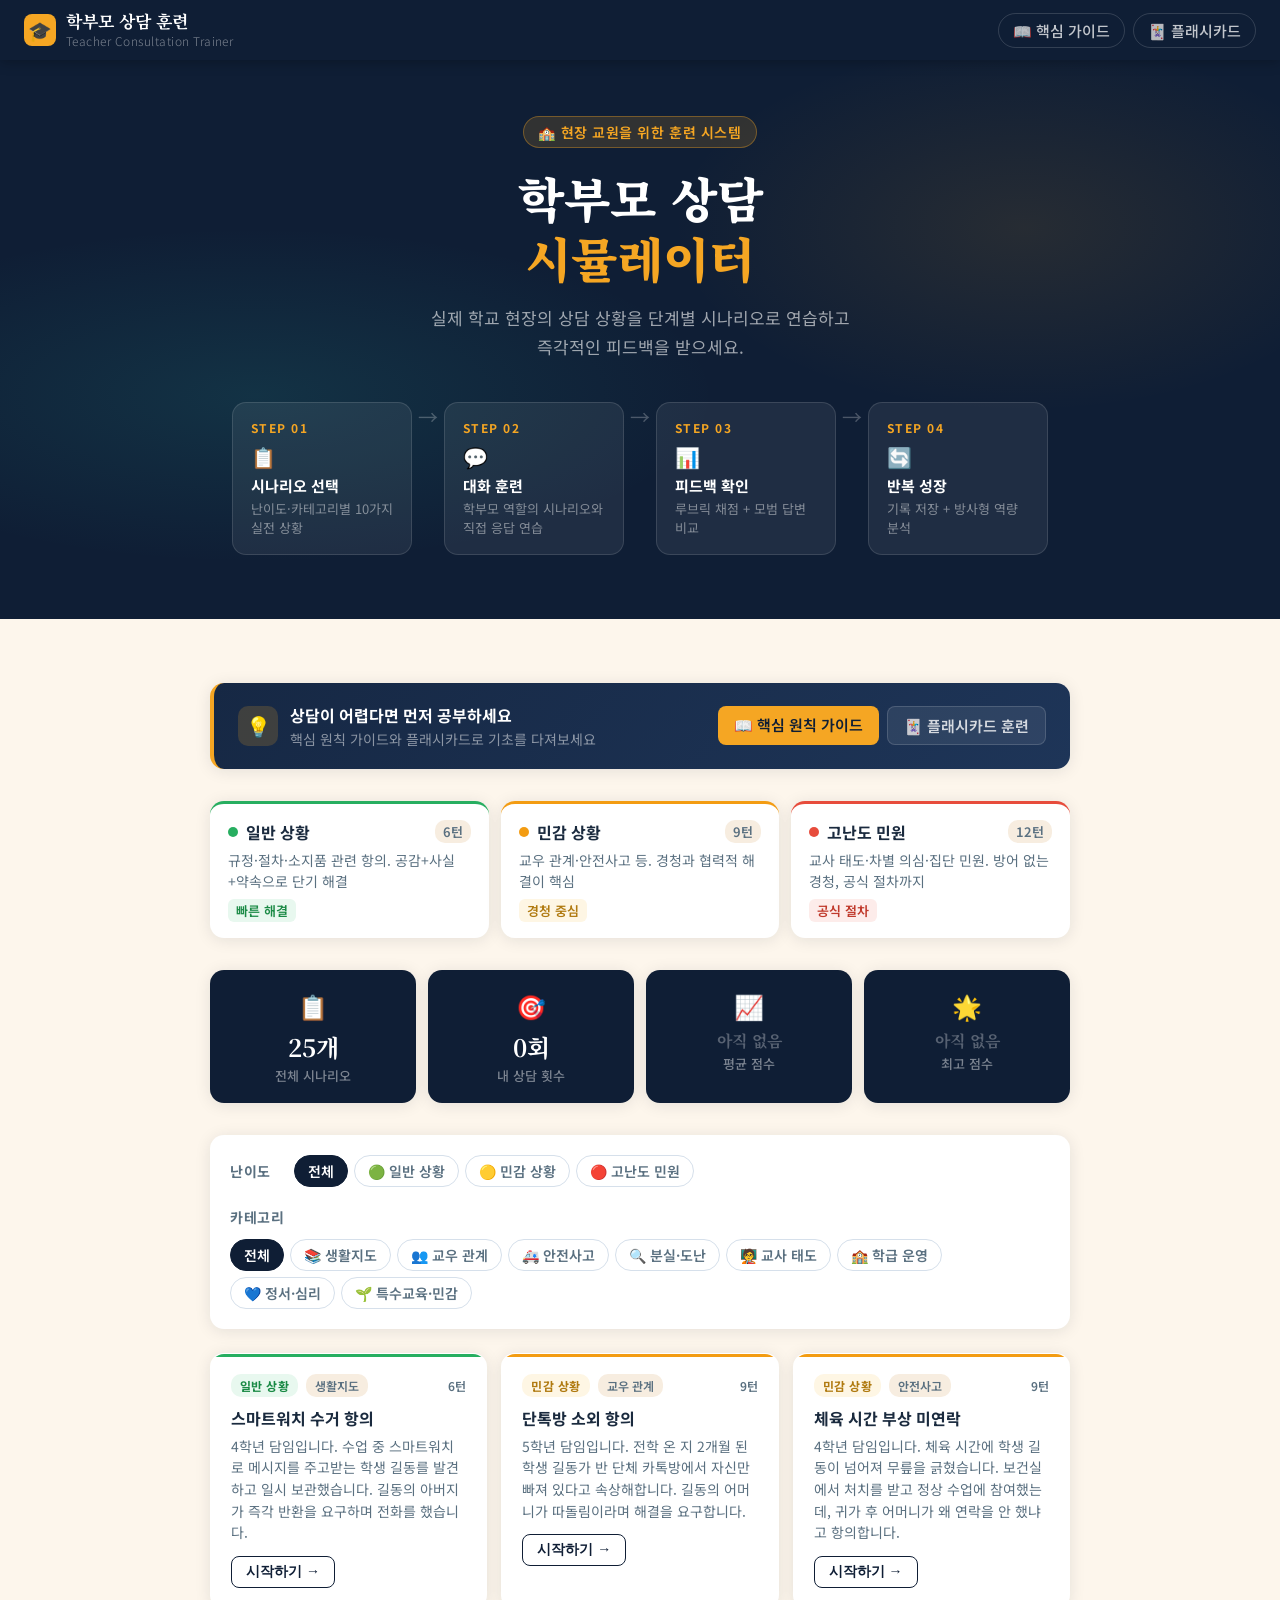
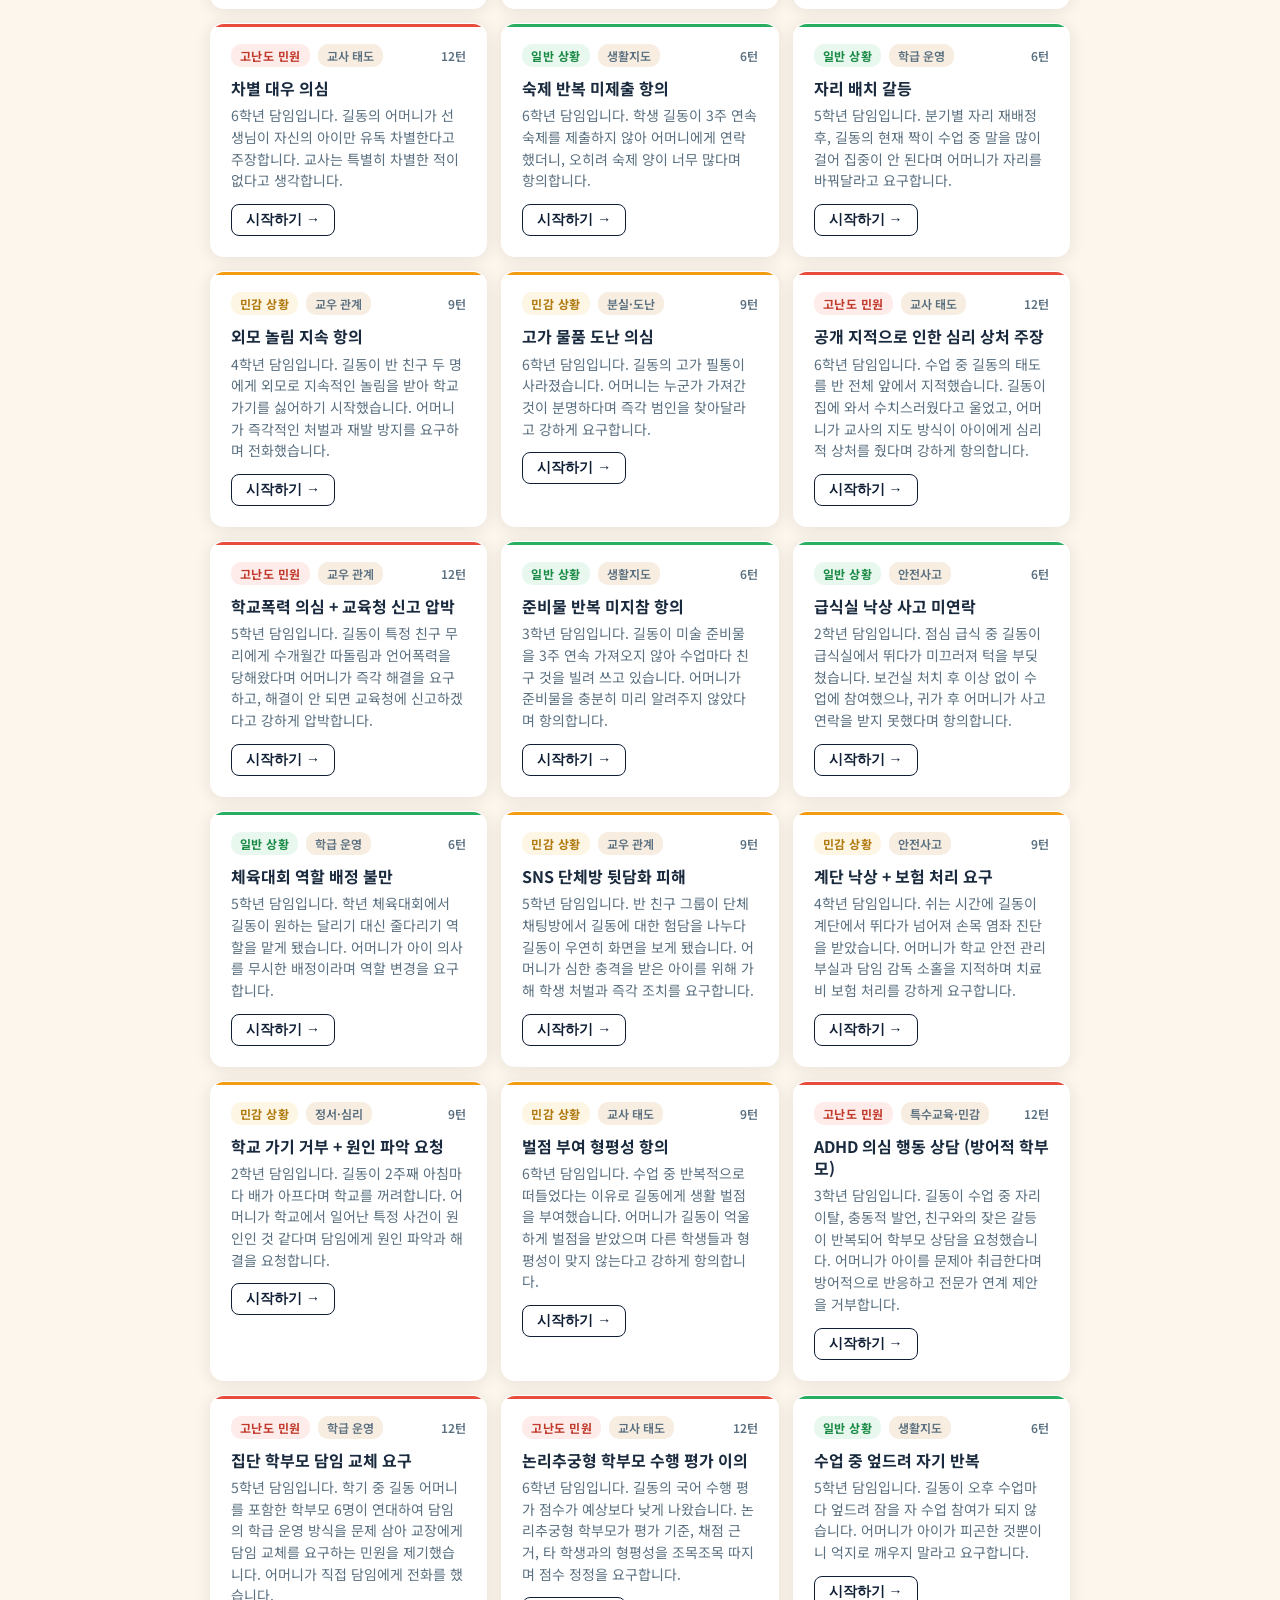
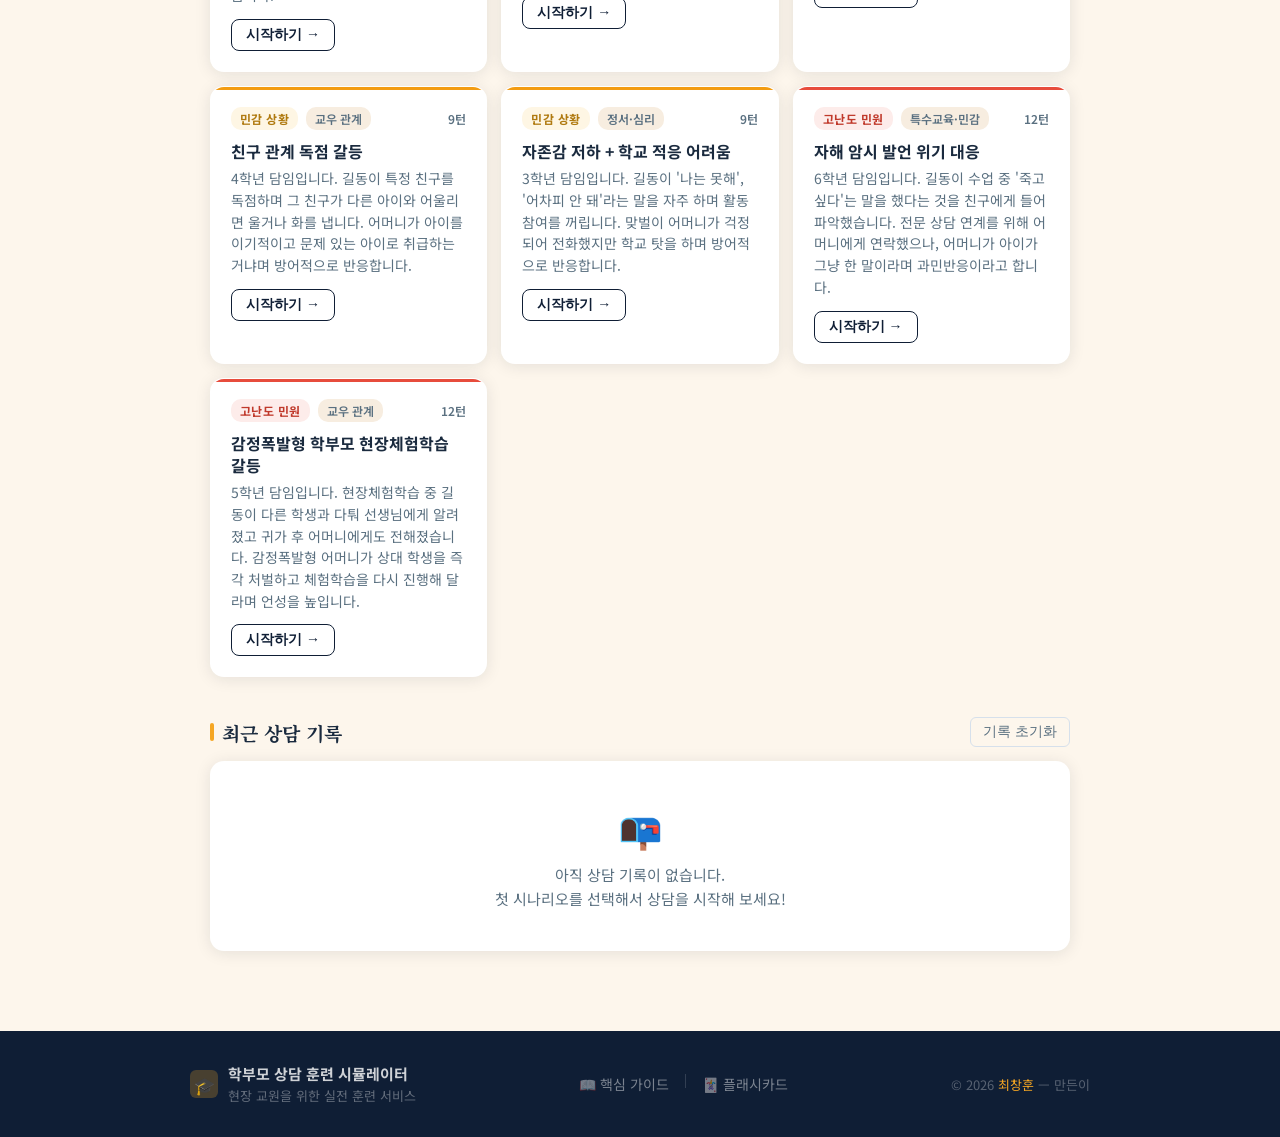
==== commit 7abbbdcf: "Update index.html" ====
--- a/index.html
+++ b/index.html
@@ -868,7 +868,7 @@
 </footer>
 
 <script>
-var _SD = {"scenarioTypes":[{"id":"일반","label":"일반 상황","description":"규정·절차·소지품 관련 항의 — 공감+사실+약속으로 단기 해결 가능","turns":6,"difficulty":1,"color":"#22c55e"},{"id":"민감","label":"민감 상황","description":"교우 관계·안전사고 등 감정이 얽힌 상황 — 경청과 협력적 해결이 핵심","turns":9,"difficulty":2,"color":"#f59e0b"},{"id":"고난도","label":"고난도 민원","description":"교사 태도·차별 의심·집단 민원 등 — 방어 없는 경청, 공식 절차 안내까지","turns":12,"difficulty":3,"color":"#ef4444"}],"scenarios":[{"id":"s1","scenarioType":"일반","typeLabel":"일반 상황","typeColor":"#22c55e","category":"생활지도","categoryIcon":"📚","categoryColor":"#3b82f6","title":"스마트워치 수거 항의","difficulty":1,"situation":"4학년 담임입니다. 수업 중 스마트워치로 메시지를 주고받는 학생 길동를 발견하고 일시 보관했습니다. 길동의 아버지가 즉각 반환을 요구하며 전화를 했습니다.","parentName":"길동 아버지","initialEmotion":72,"turns":[{"parentMessage":"선생님, 길동 아버지입니다. 스마트워치가 시계인데 왜 빼앗은 거예요? 그건 아이 안전을 위해 채워준 건데, 학교 마음대로 가져가면 어떻게 합니까.","modelAnswer":"아버님, 많이 당황하셨겠네요. 안전 때문에 채워주신 마음 충분히 이해합니다. 수업 중에 메시지를 주고받아서 잠시 보관했는데, 오늘 방과 후 바로 반환해 드리겠습니다.","tip":"💡 공감 먼저 → 사실 설명 → 즉각적 해결책 순서를 지키세요."},{"parentMessage":"그래도 연락은 해주셨어야 하는 거 아닌가요? 집에 와서야 알았잖아요.","modelAnswer":"맞습니다, 아버님. 보관 즉시 연락드렸어야 했는데 그러지 못해서 정말 죄송합니다. 앞으로는 이런 상황이 생기면 바로 연락드리겠습니다.","tip":"💡 학부모의 지적이 맞다면 명확하게 인정하고 사과하세요. 변명보다 사과가 신뢰를 회복합니다."},{"parentMessage":"앞으로 이런 일이 또 생기면 어떻게 하실 건가요? 아이 물건을 이렇게 가져가는 건 좀 불안하네요.","modelAnswer":"네, 앞으로는 전자기기 관련 상황이 생기면 즉시 아버님께 연락드리겠습니다. 또 길동와도 수업 중 사용 방식에 대해 차분하게 이야기를 나눠보겠습니다. 가정에서도 함께 이야기해 주시면 더 효과적일 것 같습니다.","tip":"💡 재발 방지 계획과 가정-학교 협력 방안을 함께 제시하세요."},{"parentMessage":"알겠습니다. 아이한테도 잘 말씀해 주세요.","modelAnswer":"네, 아버님. 오늘 연락해 주셔서 감사합니다. 길동와 편안하게 이야기 나누고 방과 후에 스마트워치 돌려드리겠습니다. 궁금한 점 생기시면 언제든지 연락 주세요.","tip":"💡 마무리에는 감사 인사와 후속 조치를 명확히 전달하세요."},{"parentMessage":"그런데 선생님, 학교 규정에 스마트워치에 대한 내용이 따로 있나요? 제가 가정통신문에서 본 기억이 없어서요.","modelAnswer":"좋은 지적입니다, 아버님. 현행 생활규정에는 스마트폰 수거 내용은 있지만 스마트워치가 명확히 명시되어 있지는 않습니다. 이 부분은 학교 차원에서 규정을 보완해야 할 부분이고, 가정에도 사전에 충분히 안내드렸어야 했습니다. 말씀해 주셔서 감사합니다.","tip":"💡 규정의 미비함을 솔직히 인정하세요. 방어보다 개선 의지를 보이는 것이 신뢰를 높입니다."},{"parentMessage":"알겠어요. 어쨌든 수업에 방해가 되면 안 된다는 건 저도 알아요. 아이한테 집에서 한번 이야기해볼게요.","modelAnswer":"감사합니다, 아버님. 길동와 방과 후에 조용히 이야기를 나눌게요. 가정에서도 한 말씀 해주시면 아이도 이유를 더 잘 이해할 것 같습니다. 오늘 연락 주셔서 감사했습니다.","tip":"💡 마무리는 가정·학교 역할 분담을 확인하고, 진심 어린 감사로 끝맺으세요."}],"teachingPoint":"공감 → 사실 설명 → 사과 → 구체적 약속의 순서가 학부모의 불안을 빠르게 해소합니다.","strengths":["즉각적 반환 약속으로 실질적 해결","가정-학교 협력 제안"],"improvements":["보관 시 즉시 연락하는 습관 형성 필요","스마트워치 관련 규정 명확화 후 가정통신문 발송"]},{"id":"s2","scenarioType":"민감","typeLabel":"민감 상황","typeColor":"#f59e0b","category":"교우 관계","categoryIcon":"👥","categoryColor":"#8b5cf6","title":"단톡방 소외 항의","difficulty":2,"situation":"5학년 담임입니다. 전학 온 지 2개월 된 학생 길동가 반 단체 카톡방에서 자신만 빠져 있다고 속상해합니다. 길동의 어머니가 따돌림이라며 해결을 요구합니다.","parentName":"길동 어머니","initialEmotion":78,"turns":[{"parentMessage":"선생님, 길동 엄마예요. 애가 어젯밤에 울면서 자기만 반 카톡방에 없다고 하더라고요. 이건 명백한 따돌림 아닌가요? 선생님이 해결해 주셔야 하는 거 아닌가요?","modelAnswer":"어머니, 길동가 많이 속상했겠네요. 그 마음 충분히 이해합니다. 아이들 사이 카톡방은 제가 직접 강제하기 어려운 개인 영역이지만, 내일 길동와 조용히 이야기 나누고 반 아이들 관계를 살펴보겠습니다.","tip":"💡 공감하되, 교사가 할 수 있는 것과 없는 것을 솔직하게 구분해 설명하세요."},{"parentMessage":"직접 개입이 어렵다고 하시면 저는 어떻게 해야 해요? 애가 소외당하고 있는 게 뻔히 보이는데.","modelAnswer":"어머니의 걱정이 충분히 이해됩니다. 카톡방 자체를 강제할 수는 없지만, 학교에서 길동가 친구들과 자연스럽게 어울릴 기회를 만들겠습니다. 내일 쉬는 시간에 길동와 직접 이야기해서 어떤 부분이 힘든지 먼저 확인해볼게요.","tip":"💡 '못 한다'는 말 뒤에는 반드시 '할 수 있는 것'을 구체적으로 제시하세요."},{"parentMessage":"그게 효과가 있을까요? 애들이 이미 마음이 멀어진 것 같아서요.","modelAnswer":"전학 온 지 2개월이라 적응하는 시간이 더 필요할 수 있어요. 이번 주 학급 시간에 친구 관계 활동을 진행해서 길동가 자연스럽게 어울릴 기회를 만들겠습니다. 진행 상황을 금요일까지 문자로 알려드리겠습니다.","tip":"💡 구체적인 날짜와 방법, 후속 연락 시점을 약속하면 학부모의 불안이 줄어듭니다."},{"parentMessage":"그렇게 해주시면 감사하죠. 아이가 학교 가기 싫다고 할 정도로 힘들어하고 있어서요.","modelAnswer":"아이가 그 정도로 힘들어하고 있었군요. 더 빨리 알아차렸어야 했는데 죄송합니다. 길동가 학교에서 안전하고 편안하게 지낼 수 있도록 제가 더 세심하게 살피겠습니다.","tip":"💡 아이의 심각성을 인정하고, 더 빨리 대응하지 못한 것을 진심으로 사과하세요."},{"parentMessage":"선생님이 신경 써주신다니 감사해요. 아이가 빨리 친구들이랑 잘 지냈으면 좋겠어요.","modelAnswer":"네, 어머니. 길동가 반에서 편안하게 지낼 수 있도록 최선을 다하겠습니다. 이번 주 금요일에 상황을 문자로 알려드릴게요. 먼저 연락해 주셔서 감사합니다.","tip":"💡 마무리에 약속한 연락 시점을 다시 한번 명확히 확인하세요."},{"parentMessage":"그런데 선생님, 제가 다른 학부모님들께도 이 이야기를 했더니 한 어머니가 길동가 좀 어울리기 어려운 아이 같다고 하더라고요. 그 말이 너무 마음에 걸려요.","modelAnswer":"그 말을 들으셨을 때 많이 속상하셨겠어요. 다른 학부모님의 의견이 아이에 대한 정확한 평가는 아닙니다. 제가 학교에서 길동를 지켜본 바로는 낯선 환경에 적응하는 시간이 조금 더 필요한 아이이지, 어울리기 어려운 아이가 아닙니다.","tip":"💡 외부의 부정적 평가에 흔들리지 않고 교사로서 아이를 객관적으로 옹호하세요."},{"parentMessage":"그럼 선생님이 보시기에 길동가 학교생활에서 어떤 부분이 특히 어려워 보이나요? 솔직하게 말씀해 주셔도 괜찮아요.","modelAnswer":"솔직하게 말씀드리면, 길동가 먼저 말을 거는 것을 좀 어려워하는 것 같습니다. 쉬는 시간에 혼자 있는 경우가 있어서 저도 의식적으로 짝 활동이나 소그룹 활동에 자연스럽게 참여할 수 있는 기회를 만들어왔습니다. 앞으로도 계속 살피겠습니다.","tip":"💡 아이의 어려움을 구체적으로 전달하되, 교사가 이미 노력 중인 점도 함께 알려주세요."},{"parentMessage":"솔직하게 말씀해 주셔서 감사해요. 집에서도 친구 사귀는 방법을 좀 연습시켜야겠네요.","modelAnswer":"어머니의 관심이 길동에게 큰 힘이 됩니다. 집에서는 오늘 학교에서 있었던 재미있는 일 하나씩 이야기해보는 것부터 시작하시면 좋을 것 같아요. 아이가 학교 이야기를 편하게 꺼낼 수 있는 분위기가 만들어지면 제가 파악하고 도울 수 있는 폭도 넓어집니다.","tip":"💡 가정에서 실천 가능한 구체적인 팁을 제안하면 학부모와의 협력 관계가 깊어집니다."},{"parentMessage":"선생님, 혹시 제가 학교에 직접 와서 상담받을 수 있을까요? 전화보다는 직접 이야기하고 싶어서요.","modelAnswer":"물론입니다, 어머니. 언제든지 상담 신청 주시면 시간을 잡겠습니다. 저도 2주에 한 번씩 길동의 적응 상황을 짧게라도 문자로 알려드리겠습니다. 오늘 솔직하게 말씀해 주셔서 감사합니다. 길동가 곧 편안하게 학교생활을 할 수 있을 거라고 믿습니다.","tip":"💡 대면 상담에 적극 응하고, 정기적인 소통 계획을 제안하며 아이의 성장에 대한 신뢰로 마무리하세요."}],"teachingPoint":"할 수 없는 것은 솔직히 설명하고, 할 수 있는 것을 구체적으로 약속해야 신뢰가 생깁니다.","strengths":["솔직한 한계 설명","구체적 날짜·방법 제시","후속 연락 약속"],"improvements":["소외 징후를 더 빠르게 포착하는 관찰력","학부모 동의를 구하는 협력적 태도"]},{"id":"s3","scenarioType":"민감","typeLabel":"민감 상황","typeColor":"#f59e0b","category":"안전사고","categoryIcon":"🚑","categoryColor":"#f97316","title":"체육 시간 부상 미연락","difficulty":2,"situation":"4학년 담임입니다. 체육 시간에 학생 길동이 넘어져 무릎을 긁혔습니다. 양호실에서 처치를 받고 정상 수업에 참여했는데, 귀가 후 어머니가 왜 연락을 안 했냐고 항의합니다.","parentName":"길동 어머니","initialEmotion":76,"turns":[{"parentMessage":"선생님, 길동 엄마예요. 지금 애 무릎을 보니까 다쳤잖아요. 왜 연락을 안 해주셨어요? 아무리 작은 거라도 다치면 바로 알려주셔야 하는 거 아닌가요?","modelAnswer":"어머니, 많이 놀라셨겠어요. 길동이 체육 시간에 넘어져서 무릎을 긁혔는데 양호실에서 처치받고 정상적으로 수업에 참여했어요. 집에 가면서 말씀드렸어야 했는데 제가 미처 챙기지 못했습니다. 죄송해요.","tip":"💡 감정 공감 → 사실 설명 → 진심 어린 사과 순서로 시작하세요."},{"parentMessage":"그래도 어떻게 연락을 안 해줍니까. 제가 아예 몰랐잖아요.","modelAnswer":"맞습니다, 어머니. 양호실 처치 후 바로 연락드렸어야 했는데 그러지 못해서 다시 한번 죄송합니다. 앞으로는 어떤 작은 부상이라도 즉시 연락드리겠습니다.","tip":"💡 학부모의 지적을 충분히 인정하고, 앞으로의 약속을 명확히 하세요."},{"parentMessage":"길동 상태는 지금 어떤가요? 병원에 가봐야 하는 건 아닌지.","modelAnswer":"양호실에서 확인했을 때는 찰과상으로 처치 후 정상적으로 활동했습니다. 그래도 어머니께서 걱정되신다면 오늘 저녁에 병원에서 확인해 보시는 게 좋겠습니다. 만약 치료가 필요하시면 학교 안전공제회를 통해 의료비 지원을 받으실 수 있으니 필요하시면 제가 안내해 드리겠습니다.","tip":"💡 학부모가 궁금한 정보를 충분히 제공하고, 실질적 지원 방법까지 안내하세요."},{"parentMessage":"앞으로는 이런 일이 생기면 꼭 바로 연락 주세요. 제가 모르고 있으면 너무 불안하거든요.","modelAnswer":"네, 꼭 그렇게 하겠습니다. 앞으로 부상이 생기면 아무리 작은 것도 바로 문자로 알려드리겠습니다. 어머니께서 항상 길동 상태를 파악하실 수 있도록 제가 더 세심하게 소통하겠습니다.","tip":"💡 구체적인 방법(문자)과 기준(작은 부상도)을 명시해 신뢰를 주세요."},{"parentMessage":"감사합니다. 길동이 지금은 크게 아파하지 않으니 다행이에요.","modelAnswer":"다행입니다. 길동이 내일 학교에서 불편함 없이 잘 지내는지 제가 살펴보겠습니다. 혹시 집에서 불편해하면 바로 알려주세요. 먼저 연락해 주셔서 감사합니다.","tip":"💡 마무리에는 내일 학교에서의 모니터링을 약속해 지속적 관심을 보여주세요."},{"parentMessage":"그런데 선생님, 다른 학부모님들도 이런 상황에서 연락을 못 받으신 경우가 있나요? 학교 차원에서 매뉴얼 같은 게 있는 건가요?","modelAnswer":"좋은 질문입니다, 어머니. 학교 안전사고 대응 매뉴얼상 양호실 처치가 필요한 경우 보호자에게 연락하도록 되어 있습니다. 이번에 제가 그 절차를 지키지 못한 것입니다. 앞으로는 매뉴얼대로 처치 즉시 연락드리겠습니다.","tip":"💡 학교 절차를 정확히 안내하고, 이번에 그 절차를 따르지 못했음을 솔직히 인정하세요."},{"parentMessage":"체육 시간에 아이들이 다치는 게 잦은 건 아닌가요? 안전 관리를 더 철저하게 할 방법은 없나요?","modelAnswer":"어머니, 좋은 지적입니다. 체육 시간 전 준비운동을 철저히 하고, 위험한 동작은 제가 직접 시범을 보인 뒤 진행하고 있습니다. 이번 사고처럼 예상치 못한 상황도 있지만, 앞으로는 운동장 상태 점검과 안전 구역 표시를 더 꼼꼼히 확인하겠습니다.","tip":"💡 현재 하고 있는 안전 조치를 설명하고, 추가 개선 방향을 함께 제시하세요."},{"parentMessage":"혹시 길동이 특별히 조심해야 할 신체적인 부분이 있는데 선생님이 알고 계세요? 건강 조사서에 적었던 것 같은데요.","modelAnswer":"네, 길동의 건강 조사서를 확인했고 알고 있습니다. 체육 활동 시 해당 부분을 더욱 주의 깊게 살피겠습니다. 혹시 최근에 변경된 내용이 있으시면 알려주시면 바로 반영하겠습니다.","tip":"💡 아이의 건강 정보를 파악하고 있음을 확인시켜 주고, 최신 정보 업데이트를 요청하세요."},{"parentMessage":"선생님이 꼼꼼하게 챙겨주시는 것 같아서 안심이 돼요. 앞으로 궁금한 게 있으면 편하게 연락해도 될까요?","modelAnswer":"물론입니다, 어머니. 언제든지 문자나 전화로 연락 주세요. 길동의 건강과 안전에 관한 일이라면 아무리 작은 것이라도 함께 챙겨나가면 좋겠습니다. 오늘 이야기해 주셔서 감사합니다.","tip":"💡 언제든 연락 가능하다는 개방성을 보여주고, 협력 관계를 공고히 하며 마무리하세요."}],"teachingPoint":"부상 발생 시 즉각 연락이 원칙입니다. 사과를 먼저 하고, 앞으로의 구체적 조치를 약속해야 신뢰가 회복됩니다.","strengths":["즉각적 사과와 실수 인정","안전공제회 안내로 실질적 도움 제공"],"improvements":["부상 발생 즉시 연락하는 습관","보건 처치 내용을 귀가 전 확인 문자 발송"]},{"id":"s4","scenarioType":"고난도","typeLabel":"고난도 민원","typeColor":"#ef4444","category":"교사 태도","categoryIcon":"🧑‍🏫","categoryColor":"#ef4444","title":"차별 대우 의심","difficulty":3,"situation":"6학년 담임입니다. 길동의 어머니가 선생님이 자신의 아이만 유독 차별한다고 주장합니다. 교사는 특별히 차별한 적이 없다고 생각합니다.","parentName":"길동 어머니","initialEmotion":83,"turns":[{"parentMessage":"선생님, 길동 엄마예요. 솔직히 말씀드릴게요. 우리 아이가 선생님한테 차별받는다고 느끼고 있어요. 다른 아이들이랑 대우가 다르다고요. 이게 사실인지 여쭤보고 싶어서요.","modelAnswer":"어머니, 그렇게 느끼셨다면 많이 속상하셨을 것 같습니다. 길동도 그런 마음을 가지고 있었다면 저도 꼭 확인해 봐야 할 부분이라고 생각합니다. 제가 의도적으로 길동를 차별한 적은 없지만, 길동가 그렇게 느낀 구체적인 상황이 있었는지 먼저 자세히 들어봐도 될까요?","tip":"💡 즉각 부정하지 말고, 공감 후 구체적 상황을 먼저 파악하려는 자세를 보여주세요."},{"parentMessage":"아이가 집에 와서 자꾸 말해요. 발표할 때도 자기는 잘 안 시켜주고, 친구들이 떠들 때는 그냥 넘어가는데 자기만 혼난다고요. 그러니까 아이가 선생님이 자기를 싫어한다고 느끼는 것 같아요.","modelAnswer":"길동가 그렇게 느꼈다면 그냥 넘길 일은 아닌 것 같습니다. 말씀해 주신 발표 기회나 생활지도 상황을 제가 다시 돌아보겠습니다. 제가 기억하기로는 발표는 여러 학생에게 기회를 주려고 했고, 생활지도도 특정 학생만을 대상으로 하지 않았습니다. 그래도 길동가 반복해서 그렇게 느꼈다면 제 지도 방식이 길동에게 어떻게 받아들여졌는지 확인해 볼 필요가 있습니다.","tip":"💡 아이의 감정을 인정하면서도, 객관적 사실을 차분하게 설명하세요."},{"parentMessage":"선생님은 그렇게 생각하실 수 있겠지만, 아이 입장에서는 다르게 느끼는 거잖아요. 아이가 학교 가기 싫다고까지 말하니까 저도 그냥 넘길 수가 없어요.","modelAnswer":"어머니 말씀처럼 아이가 학교 가기 싫다고까지 말했다면 저도 매우 중요하게 봐야 할 상황입니다. 먼저 길동와 편안하게 이야기해 보면서 어떤 장면에서 서운함을 느꼈는지 확인하겠습니다. 그리고 수업 중 발표 기회나 생활지도 상황도 제가 다시 점검해 보겠습니다.","tip":"💡 '학교 가기 싫다'는 말의 심각성을 받아들이고, 구체적인 확인 계획을 제시하세요."},{"parentMessage":"저는 선생님을 탓하려고만 전화드린 건 아니에요. 그런데 아이가 계속 힘들다고 하니까, 선생님이 조금만 더 신경 써주셨으면 좋겠어요.","modelAnswer":"네, 어머니 말씀 충분히 이해합니다. 앞으로 길동가 수업에서 소외감을 느끼지 않도록 발표 기회나 역할 부여를 더 세심하게 살피겠습니다. 생활지도 때도 길동가 억울하게 느끼지 않도록 이유를 분명히 설명하고, 필요하면 따로 불러 차분히 이야기하겠습니다. 이번 주 안에 길동와 한 번 이야기해 보고, 확인한 내용을 어머니께 다시 말씀드리겠습니다.","tip":"💡 학부모가 원하는 것을 파악하고, 구체적이고 실행 가능한 개선 계획을 제시하세요."},{"parentMessage":"그렇게 해주시면 좋겠어요. 아이가 선생님이 자기를 싫어한다고 생각하는 게 제일 걱정이에요.","modelAnswer":"길동가 그렇게 느끼고 있었다면 저도 마음이 무겁습니다. 저는 길동를 싫어하거나 차별하려는 마음은 전혀 없습니다. 다만 제 말이나 지도 방식이 길동에게 다르게 받아들여졌을 수 있다는 점은 조심해서 살펴보겠습니다. 길동가 학교에서 안심하고 지낼 수 있도록 제가 더 세심하게 챙기겠습니다.","tip":"💡 교사로서의 진심을 전달하되, 자기 성찰의 자세를 함께 보여주세요."},{"parentMessage":"네, 선생님이 그렇게 말씀해 주시니 조금 안심이 됩니다. 아이하고도 잘 이야기해 주세요.","modelAnswer":"네, 어머니. 길동와 이야기할 때 아이가 부담을 느끼지 않도록 조심스럽게 확인하겠습니다. 확인 후에 어머니께 다시 연락드리겠습니다. 말씀해 주셔서 감사합니다.","tip":"💡 아이를 배려하는 구체적 방법과 후속 연락을 약속하며 마무리하세요."},{"parentMessage":"솔직히 말씀드리면, 다른 학부모님들한테서도 선생님이 특정 아이들을 편애한다는 말을 들은 적이 있어요. 저한테만 이런 일이 생긴 게 아닐 수도 있다는 거죠.","modelAnswer":"그런 이야기를 들으셨군요. 많이 마음이 불편하셨을 것 같습니다. 다른 학부모님들의 우려도 제가 가볍게 여기지 않겠습니다. 특정 학생을 편애하거나 차별하려는 의도는 없었지만, 제 행동이 그렇게 비칠 수 있다면 저도 더 많이 돌아봐야 할 것 같습니다. 길동뿐 아니라 모든 학생이 공평하게 대우받을 수 있도록 더 세심히 노력하겠습니다.","tip":"💡 소문에 방어적으로 반응하지 않고, 다른 학부모들의 의견도 진지하게 수용하는 자세를 보여주세요."},{"parentMessage":"제가 학교에 공식으로 민원을 넣어야 하나 고민이에요. 아이가 계속 힘들다고 하니까요.","modelAnswer":"어머니께서 그런 고민을 하실 정도라면 길동가 얼마나 힘들어하고 있는지 더 진지하게 받아들여야겠습니다. 민원을 제기하실 권리는 언제나 있습니다. 다만 그 전에 저와 직접 이야기를 더 나누시거나, 필요하다면 학교 상담사 선생님과 함께하는 3자 면담을 마련해 드릴 수 있습니다. 어떤 방식이 도움이 될지 어머니가 선택해 주세요.","tip":"💡 민원 제기를 막거나 방어하지 않고, 더 나은 해결 방법을 함께 찾으려는 자세를 보여주세요."},{"parentMessage":"민원이 들어가면 선생님 입장에서도 불편하실 것 같아서 제가 망설이고 있어요. 하지만 아이 문제니까 어쩔 수 없는 것 같기도 하고요.","modelAnswer":"어머니, 저를 배려해 주시는 마음 감사합니다. 하지만 길동가 학교에서 행복하게 지내는 것이 저의 불편함보다 훨씬 더 중요합니다. 어머니께서 어떤 방식으로 해결하려 하시든 저는 성실하게 협력하겠습니다.","tip":"💡 학부모의 배려에 감사하되, 아이를 최우선에 두는 교사의 가치관을 분명히 전달하세요."},{"parentMessage":"그럼 어떤 구체적인 변화가 있을지 제가 어떻게 확인할 수 있을까요?","modelAnswer":"이번 주 안에 길동와 이야기를 나누고, 다음 주 중으로 어머니께 전화드려 상황을 공유하겠습니다. 그 후에도 2주에 한 번씩 짧게라도 길동의 상황을 알려드리겠습니다. 만약 제가 전달드린 내용과 길동가 집에서 이야기하는 내용이 다르다면 바로 연락 주세요.","tip":"💡 구체적인 확인 일정과 소통 방식을 약속하면 학부모의 불안이 크게 줄어듭니다."},{"parentMessage":"길동가 선생님한테 직접 말하기는 많이 힘들어할 것 같아요. 아이가 부담을 느끼지 않도록 해주실 수 있나요?","modelAnswer":"충분히 이해합니다. 길동에게 먼저 다가갈 때는 직접적으로 물어보기보다 자연스러운 대화 중에 이야기를 들을 수 있도록 하겠습니다. 1대1로 차분하게 이야기할 수 있는 시간과 공간을 만들어 아이가 편하게 이야기할 수 있게 배려하겠습니다.","tip":"💡 아이의 심리적 안전감을 위한 구체적인 접근 방식을 설명하세요."},{"parentMessage":"네, 선생님. 오늘 솔직하게 이야기 나눠서 좋았어요. 저도 집에서 길동한테 선생님에 대해 긍정적으로 이야기해볼게요.","modelAnswer":"어머니, 감사합니다. 오늘 이렇게 직접 말씀해 주신 덕분에 저도 많이 돌아볼 수 있었습니다. 길동가 학교에서 안심하고 지낼 수 있도록 최선을 다하겠습니다. 가정에서의 따뜻한 지지가 아이에게 큰 힘이 될 것입니다. 언제든지 연락 주세요.","tip":"💡 학부모의 협력에 진심으로 감사하고, 가정의 역할을 격려하며 긍정적으로 마무리하세요."}],"teachingPoint":"차별 주장에 즉각 부정하지 않고, 아이의 감정을 인정한 뒤 구체적 확인과 개선을 약속하는 것이 핵심입니다.","strengths":["방어하지 않고 경청하는 자세","구체적 개선 계획과 후속 연락 약속"],"improvements":["평소 발표 기회 기록 관리","생활지도 시 이유 설명 습관화"]},{"id":"s5","scenarioType":"일반","typeLabel":"일반 상황","typeColor":"#22c55e","category":"생활지도","categoryIcon":"📚","categoryColor":"#3b82f6","title":"숙제 반복 미제출 항의","difficulty":1,"situation":"6학년 담임입니다. 학생 길동이 3주 연속 숙제를 제출하지 않아 어머니에게 연락했더니, 오히려 숙제 양이 너무 많다며 항의합니다.","parentName":"길동 어머니","initialEmotion":65,"turns":[{"parentMessage":"선생님, 길동 엄마예요. 숙제를 못 냈다고 하셨는데, 솔직히 숙제가 너무 많은 거 아닌가요? 학원도 다니고 집에 오면 너무 지쳐해요.","modelAnswer":"어머니, 연락 주셔서 감사합니다. 길동이가 많이 지쳐 있었군요, 충분히 이해합니다. 3주간 미제출이 이어져 걱정이 되어 연락드렸는데, 집에서 어떤 상황인지 조금 더 말씀해 주시겠어요?","tip":"💡 학부모의 불만을 먼저 공감하고, 사실 확인은 부드럽게 시작하세요."},{"parentMessage":"학원 끝나고 오면 너무 힘들다고 해요. 그런데 또 숙제까지 해야 하니까요.","modelAnswer":"학원과 학교 숙제가 겹치면 정말 힘들 수 있어요. 제가 드리는 숙제는 주 3회, 수학 5문제와 독서 기록 한 편인데, 혹시 이 부분이 부담스러우셨나요?","tip":"💡 숙제 내용을 구체적으로 설명해 오해를 줄이세요."},{"parentMessage":"그래도 좀 줄여주실 수 있나요? 아이가 너무 힘들어해요.","modelAnswer":"네, 길동이 상황을 고려해서 당분간 수학 문제를 3문제로 줄여보겠습니다. 다만 독서 기록은 언어 발달에 도움이 되어서 유지하면 좋겠습니다. 길동이와도 직접 이야기해서 어떤 부분이 어려운지 파악해 볼게요.","tip":"💡 합리적인 요구는 수용하되, 교육적 근거를 함께 설명하세요."},{"parentMessage":"그렇게 해주시면 감사하죠. 근데 선생님, 숙제를 못 냈다고 반 앞에서 지적하지는 않으시죠?","modelAnswer":"물론입니다, 어머니. 숙제 미제출은 반 앞에서 공개적으로 지적하지 않고 항상 개별적으로 이야기를 나눕니다. 길동이가 그런 경험을 했다고 느꼈다면 저도 더 세심하게 살피겠습니다.","tip":"💡 학부모의 걱정을 명확히 해소하고, 지도 방식을 투명하게 알려주세요."},{"parentMessage":"미제출이 계속되면 성적에 영향이 있나요?","modelAnswer":"좋은 질문입니다. 현재 숙제는 형성 평가 성격이라 성적에 직접 반영되지 않습니다. 다만 수업 내용 복습이 되기 때문에 단원 평가 점수와는 간접적으로 연관될 수 있습니다. 꾸준히 해온다면 분명 도움이 됩니다.","tip":"💡 성적과의 관계를 명확하고 솔직하게 안내하세요."},{"parentMessage":"선생님이 자세히 설명해 주시니 이해가 되네요. 앞으로 잘 부탁드려요.","modelAnswer":"감사합니다, 어머니. 길동이가 부담 없이 학교생활을 즐길 수 있도록 저도 함께 노력하겠습니다. 변화가 생기면 문자로 알려드리겠습니다. 먼저 연락 주셔서 감사했습니다.","tip":"💡 마무리에 후속 소통 계획을 제안해 신뢰를 마무리하세요."}],"teachingPoint":"학부모 불만에도 사실을 차분히 설명하고 합리적 범위에서 요구를 수용하면 자연스럽게 협력 관계가 형성됩니다.","strengths":["숙제 내용을 구체적으로 설명","아이 상황을 고려한 유연한 대응"],"improvements":["숙제 양 결정 전 가정 상황 사전 파악","학기 초 숙제 목적을 가정통신문으로 안내"]},{"id":"s6","scenarioType":"일반","typeLabel":"일반 상황","typeColor":"#22c55e","category":"학급 운영","categoryIcon":"🏫","categoryColor":"#06b6d4","title":"자리 배치 갈등","difficulty":1,"situation":"5학년 담임입니다. 분기별 자리 재배정 후, 길동의 현재 짝이 수업 중 말을 많이 걸어 집중이 안 된다며 어머니가 자리를 바꿔달라고 요구합니다.","parentName":"길동 어머니","initialEmotion":62,"turns":[{"parentMessage":"선생님, 길동 엄마예요. 자리 바꾼 뒤로 짝이 너무 산만해서 수업에 집중을 못 하겠다고 하더라고요. 자리를 다시 바꿔주실 수 있나요?","modelAnswer":"어머니, 연락 주셔서 감사합니다. 길동이가 집중하기 힘들다고 했군요, 많이 걱정되셨겠어요. 구체적으로 어떤 상황이 있었는지 말씀해 주시면 제가 자리 배정을 다시 살펴보겠습니다.","tip":"💡 즉각 수용도 거부도 하지 말고 상황 파악을 먼저 하세요."},{"parentMessage":"짝이 자꾸 말을 걸고 장난을 친대요. 길동이는 집중하고 싶은데 계속 방해받는다고요.","modelAnswer":"그렇군요. 수업 중 반복적인 방해가 있었다면 길동이 입장에서 정말 힘들었겠어요. 오늘 수업 시간에 직접 관찰하고, 두 아이 모두와 개별적으로 이야기를 나눠볼게요.","tip":"💡 즉시 확인하겠다는 약속이 학부모의 불안을 줄입니다."},{"parentMessage":"말씀만 하시면 뭐가 달라지나요? 그냥 자리를 바꿔주시면 안 되나요?","modelAnswer":"어머니 마음 충분히 이해합니다. 다만 자리 변경은 반 전체 균형을 고려해야 해서 신중하게 결정해야 합니다. 오늘 상황을 확인한 뒤 필요하다면 목요일까지 조정하겠습니다. 결과를 목요일에 문자로 알려드리겠습니다.","tip":"💡 즉각 변경이 어려운 이유를 설명하고, 구체적 시일과 연락을 약속하세요."},{"parentMessage":"그 짝 아이도 문제가 있는 거 아닌가요? 다른 학부모님들도 비슷한 말씀을 하시던데요.","modelAnswer":"특정 학생에 대한 평가를 드리기는 어렵지만, 수업 분위기에 문제가 있다면 학급 차원에서 제가 해결해야 할 부분입니다. 확인 후 필요하면 자리 전체를 재배치하는 방향도 검토하겠습니다.","tip":"💡 타 학생 평가는 피하되, 학급 운영자로서 대응 의지를 보이세요."},{"parentMessage":"알겠어요. 그럼 목요일까지 연락 주시는 거죠?","modelAnswer":"네, 어머니. 목요일까지 길동이 상황과 자리 조정 여부를 문자로 알려드리겠습니다. 그 사이에 길동이가 불편해한다면 바로 연락 주세요.","tip":"💡 약속한 날짜를 재확인하고 중간 연락 창구도 열어두세요."},{"parentMessage":"네, 감사합니다. 선생님이 확인해 주신다니 믿음이 가요.","modelAnswer":"감사합니다, 어머니. 길동이가 편안하게 수업에 집중할 수 있는 환경을 만드는 것이 저의 역할입니다. 목요일에 꼭 연락드리겠습니다.","tip":"💡 마무리에 교사의 역할을 명확히 하고 약속을 한 번 더 확인하세요."}],"teachingPoint":"자리 배치 요구에는 즉각 수용도 거부도 아닌 확인→약속→실행의 단계적 대응이 효과적입니다.","strengths":["상황 파악 우선 접근","구체적 일정 제시"],"improvements":["자리 배치 기준을 학기 초 가정통신문으로 사전 안내","정기적인 자리 재배정 원칙 학부모 공유"]},{"id":"s7","scenarioType":"민감","typeLabel":"민감 상황","typeColor":"#f59e0b","category":"교우 관계","categoryIcon":"👥","categoryColor":"#8b5cf6","title":"외모 놀림 지속 항의","difficulty":2,"situation":"4학년 담임입니다. 길동이 반 친구 두 명에게 외모로 지속적인 놀림을 받아 학교 가기를 싫어하기 시작했습니다. 어머니가 즉각적인 처벌과 재발 방지를 요구하며 전화했습니다.","parentName":"길동 어머니","initialEmotion":80,"turns":[{"parentMessage":"선생님, 길동 엄마예요. 우리 애가 반에서 외모 때문에 계속 놀림을 받는다고 했어요. 이건 학교폭력 아닌가요? 선생님은 왜 모르고 계셨던 거예요?","modelAnswer":"어머니, 길동이가 그런 일을 겪고 있었군요. 얼마나 속상하셨을지 충분히 이해합니다. 제가 더 일찍 알아차렸어야 했는데 정말 죄송합니다. 구체적으로 어떤 상황이 있었는지 말씀해 주시면 내일 바로 확인하겠습니다.","tip":"💡 학부모의 분노를 먼저 공감하고, 빠르게 대응하지 못한 것에 진심으로 사과하세요."},{"parentMessage":"특정 애 두 명이 길동이 외모를 흉내 내고 놀린다고 하던데요. 이건 처벌해야 하는 거 아닌가요?","modelAnswer":"네, 지속적인 외모 놀림은 절대 가볍게 볼 수 없습니다. 내일 해당 학생들과 개별 면담을 진행하고 정확한 상황을 파악하겠습니다. 학교폭력 해당 여부도 포함해서 검토한 뒤 결과를 알려드리겠습니다.","tip":"💡 학교폭력 가능성을 열어두고 조사 의지를 명확히 하세요."},{"parentMessage":"길동이가 요즘 학교 가기 싫다고 하는데, 당장 어떻게 해주실 건가요?","modelAnswer":"길동이가 학교를 두려워하게 됐다면 정말 심각한 상황입니다. 내일 길동이와 먼저 이야기를 나누어 아이가 교실에서 안전하다고 느낄 수 있도록 하겠습니다. 담임으로서 당분간 더 주의 깊게 살피겠습니다.","tip":"💡 피해 학생의 심리 안전을 최우선으로 다루고 있다는 것을 보여주세요."},{"parentMessage":"놀린 애들 부모한테도 연락하실 거예요?","modelAnswer":"네, 사실 관계를 확인한 후 해당 학생 보호자에게도 연락드려야 합니다. 단, 먼저 확인을 마친 뒤 진행해야 효과적으로 해결할 수 있습니다. 이번 주 금요일까지 상황을 정리해서 어머니께 알려드리겠습니다.","tip":"💡 상대 학부모 연락 계획도 공유하되, 사실 확인이 우선임을 설명하세요."},{"parentMessage":"선생님, 솔직히 담임이 이런 상황을 몰랐다는 게 좀 실망스러워요.","modelAnswer":"어머니, 그 말씀이 맞습니다. 아이들 사이에서 일어나는 일을 더 빨리 파악하지 못한 것은 제 책임입니다. 앞으로는 쉬는 시간과 점심시간에 더 자주 관찰하고, 길동이와도 정기적으로 이야기를 나누겠습니다.","tip":"💡 비판을 방어하지 말고 솔직히 인정한 후 구체적 개선 방안을 제시하세요."},{"parentMessage":"그래도 선생님이 이렇게 적극적으로 대응해 주시니 다행이에요. 길동이한테도 뭔가 해주실 수 있을까요?","modelAnswer":"물론입니다. 길동이에게 이런 상황에서 대처하는 방법과 언제든 선생님에게 말할 수 있다는 것을 알려주겠습니다. 필요하다면 학교 상담 선생님과의 연계도 검토해보겠습니다.","tip":"💡 피해 학생에 대한 직접 지원 방안을 구체적으로 제시하세요."},{"parentMessage":"상담 선생님 연계는 좋은 것 같아요. 그런데 놀린 아이들에게 어떤 조치를 취하실 건가요?","modelAnswer":"면담을 통해 행동의 잘못을 명확히 인식시키고 진심 어린 사과를 이끌어내는 것이 우선입니다. 반복되거나 고의적인 경우에는 학교 차원의 공식 절차가 진행될 수 있음도 알려주겠습니다.","tip":"💡 가해 학생 조치 방향과 절차를 구체적으로 설명하세요."},{"parentMessage":"공식 절차라면 학교폭력위원회 같은 건가요?","modelAnswer":"네, 지속성·고의성·피해 정도에 따라 학교폭력대책심의위원회 개최 여부를 검토하게 됩니다. 내일 확인 후 필요성이 있다면 학교폭력 담당 선생님과 함께 어머니께 안내드리겠습니다.","tip":"💡 공식 절차를 정확하게 안내하고, 단독 결정이 아님을 명확히 하세요."},{"parentMessage":"네, 알겠습니다. 선생님, 빠르게 처리해 주세요.","modelAnswer":"네, 어머니. 길동이의 학교생활이 빠르게 회복될 수 있도록 최선을 다하겠습니다. 내일 면담 후 금요일까지 꼭 연락드리겠습니다. 오늘 용기 내어 연락 주셔서 감사합니다.","tip":"💡 마무리는 구체적 일정 재확인과 진심 어린 감사로 끝맺으세요."}],"teachingPoint":"외모 놀림은 학교폭력 가능성을 열어두고 사실 확인→피해 학생 보호→가해 학생 면담→보호자 연락의 순서로 체계적으로 대응해야 합니다.","strengths":["즉각적 조사 약속","피해 학생 심리 지원 계획","공식 절차 안내"],"improvements":["쉬는 시간·점심시간 관찰 강화","학기 초 학교폭력 예방 교육 철저히 실시"]},{"id":"s8","scenarioType":"민감","typeLabel":"민감 상황","typeColor":"#f59e0b","category":"분실·도난","categoryIcon":"🔍","categoryColor":"#f97316","title":"고가 물품 도난 의심","difficulty":2,"situation":"6학년 담임입니다. 길동의 고가 필통이 사라졌습니다. 어머니는 누군가 가져간 것이 분명하다며 즉각 범인을 찾아달라고 강하게 요구합니다.","parentName":"길동 어머니","initialEmotion":82,"turns":[{"parentMessage":"선생님, 길동이 필통이 없어졌어요. 5만 원짜리인데, 그냥 잃어버린 게 아니에요. 누가 가져간 거예요. 당장 찾아주세요.","modelAnswer":"어머니, 정말 속상하셨겠어요. 소중한 물건이 없어졌으니 얼마나 당황하셨을지 충분히 이해합니다. 오늘 교실과 주변을 꼼꼼히 살펴보고, 길동이에게도 마지막으로 사용한 장소를 확인해보겠습니다.","tip":"💡 공감 먼저, 즉시 확인을 약속하되 '도난 단정'은 피하세요."},{"parentMessage":"분명히 누가 가져간 거예요. 아이가 아침에 가방에 있었다고 했거든요.","modelAnswer":"네, 아침에 있었다면 당일 교실에서 없어진 것이군요. 쉬는 시간과 점심시간 동선을 길동이와 함께 확인하고, 교실 구석구석도 다시 살펴보겠습니다. 오늘 안으로 결과를 알려드리겠습니다.","tip":"💡 단정보다 체계적 확인 절차를 먼저 밟는 것이 중요합니다."},{"parentMessage":"혹시 CCTV 확인할 수 있나요?","modelAnswer":"CCTV 확인은 교장 선생님 결재가 필요한 공식 절차입니다. 먼저 교실 내 확인을 마친 뒤, 필요하다면 절차에 따라 요청하겠습니다. 내일까지 교실 확인 후 CCTV 확인 필요 여부를 판단해 안내드리겠습니다.","tip":"💡 CCTV 요구에는 공식 절차를 안내하고 단계적으로 접근하세요."},{"parentMessage":"애들한테 물어보시면 안 되나요? 다 같이 있었을 텐데요.","modelAnswer":"반 전체에 한꺼번에 물어보면 자칫 억울한 학생이 지목될 수 있습니다. 대신 길동이 주변에 있던 친구 몇 명에게 개별적으로 부드럽게 여쭤보는 방식으로 진행하겠습니다.","tip":"💡 집단 추궁의 위험성을 설명하고 신중한 개별 확인 방법을 제안하세요."},{"parentMessage":"그렇게 해서 찾을 수 있을까요? 너무 답답하네요.","modelAnswer":"어머니의 답답한 마음 충분히 이해합니다. 빨리 해결하고 싶은 마음은 저도 같습니다. 잘못된 방법으로 진행하면 억울한 학생이 생길 수 있어서 신중하게 접근하고 있습니다. 오늘 저녁에 확인 결과를 문자로 보내드리겠습니다.","tip":"💡 신중한 접근의 이유를 설명하고 구체적인 연락 시간을 약속하세요."},{"parentMessage":"만약 못 찾으면 어떻게 되나요? 학교에서 배상해 주나요?","modelAnswer":"도난이 확인될 경우 학교안전공제회를 통한 보상 절차가 있습니다. 다만 먼저 도난 사실이 확인되어야 절차가 진행됩니다. 확인 결과에 따라 절차를 안내드리겠습니다.","tip":"💡 배상 가능성을 공식 절차와 함께 정확하게 안내하세요."},{"parentMessage":"선생님, 솔직히 교실 관리가 안 된 거 아닌가요?","modelAnswer":"어머니의 말씀이 이해됩니다. 교실 내 물건 분실이 발생한 것에 대해 저도 더 세심하게 관리하지 못한 부분이 있습니다. 앞으로는 귀중품은 가방 깊숙이 보관하도록 안내를 강화하겠습니다.","tip":"💡 교실 관리 책임을 인정하되 개선 방향을 함께 제시하세요."},{"parentMessage":"길동이가 너무 속상해해요. 선생님이 위로해 주실 수 있을까요?","modelAnswer":"네, 내일 길동이와 따로 시간을 내어 이야기를 나누겠습니다. 물건 때문에 많이 속상했을 텐데, 선생님이 함께 해결하려 노력하고 있다는 것을 직접 전해주겠습니다.","tip":"💡 피해 학생에 대한 정서적 지원도 명확히 약속하세요."},{"parentMessage":"알겠습니다. 오늘 저녁에 연락 기다릴게요.","modelAnswer":"네, 어머니. 오늘 저녁 확인 결과를 문자로 보내드리겠습니다. 길동이가 빨리 마음을 추스를 수 있도록 최선을 다하겠습니다. 연락 주셔서 감사합니다.","tip":"💡 약속한 연락을 재확인하고 아이 회복에 초점을 맞춰 마무리하세요."}],"teachingPoint":"도난 의심 상황에서는 단정을 피하고 체계적 확인→개별 면담→공식 절차 안내 순서로 신중하게 접근해야 억울한 학생이 생기지 않습니다.","strengths":["신중한 확인 절차 설명","공식 보상 절차 안내","당일 연락 약속"],"improvements":["귀중품 보관 지도 강화","분실 발생 시 즉시 확인 절차 수립"]},{"id":"s9","scenarioType":"고난도","typeLabel":"고난도 민원","typeColor":"#ef4444","category":"교사 태도","categoryIcon":"🧑‍🏫","categoryColor":"#ec4899","title":"공개 지적으로 인한 심리 상처 주장","difficulty":3,"situation":"6학년 담임입니다. 수업 중 길동의 태도를 반 전체 앞에서 지적했습니다. 길동이 집에 와서 수치스러웠다고 울었고, 어머니가 교사의 지도 방식이 아이에게 심리적 상처를 줬다며 강하게 항의합니다.","parentName":"길동 어머니","initialEmotion":88,"turns":[{"parentMessage":"선생님, 오늘 수업 중에 반 애들 다 보는 앞에서 우리 아이를 망신 주셨다고요? 길동이가 집에 와서 눈물을 흘렸어요. 어떻게 그럴 수 있으세요?","modelAnswer":"어머니, 길동이가 많이 속상했군요. 그 마음이 충분히 이해됩니다. 오늘 지도 과정에서 길동이가 상처를 받았다면 정말 안타깝습니다. 어떤 말을 전해줬는지 조금 더 말씀해 주시겠어요?","tip":"💡 방어하기 전에 아이의 감정을 먼저 인정하고 상황을 파악하려는 자세를 보이세요."},{"parentMessage":"반 애들 앞에서 '길동이, 또 딴짓이야? 왜 이렇게 집중을 못 해?'라고 했다고요. 이게 교육인가요?","modelAnswer":"길동이가 그렇게 느꼈다면, 제 말이 의도와 다르게 상처로 전달된 것 같습니다. 수업 집중을 돕기 위한 의도였지만, 반 앞에서 그런 표현을 사용한 것이 길동이를 위축시켰을 수 있습니다. 그 부분은 제가 더 신중했어야 했습니다.","tip":"💡 의도를 설명하되 방법이 잘못되었음을 인정하세요. 의도와 결과는 다를 수 있습니다."},{"parentMessage":"아이가 학교 가기 싫다고 하는데, 선생님이 책임지실 수 있어요?","modelAnswer":"길동이가 학교 가기를 두려워하게 되었다면 정말 심각하게 받아들여야 할 상황입니다. 내일 길동이와 개별적으로 이야기를 나누어 마음이 어떤지 직접 확인하겠습니다. 길동이가 교실에서 다시 편안함을 느낄 수 있도록 최선을 다하겠습니다.","tip":"💡 아이의 학교 거부 신호를 심각하게 받아들이고 즉각 대응을 약속하세요."},{"parentMessage":"앞으로 우리 아이를 반 앞에서 절대 지적하지 않겠다고 약속해 주실 수 있나요?","modelAnswer":"네, 어머니. 앞으로 길동이를 지도할 때는 반드시 개인적으로 이야기를 나누겠습니다. 다른 학생들 앞에서 공개 지적하는 방식은 쓰지 않겠습니다. 이 부분은 확실히 약속드릴 수 있습니다.","tip":"💡 명확하게 약속할 수 있는 부분은 확실히 약속하세요."},{"parentMessage":"그런데 길동이가 원래부터 산만한 것도 아니거든요. 혹시 다른 이유가 있는 건 아닌가요?","modelAnswer":"좋은 지적입니다, 어머니. 최근 길동이가 수업 집중에 어려움을 보이는 것은 사실입니다. 혹시 가정에서 변화나 스트레스 요인이 있었나요? 학교에서도 다른 부분에서 힘든 점이 있는지 내일 면담에서 파악해 보겠습니다.","tip":"💡 문제의 원인을 다각도로 살피고 가정과 협력하려는 자세를 보이세요."},{"parentMessage":"선생님, 솔직히 우리 아이만 그런 식으로 지적받는 것 같아요.","modelAnswer":"어머니께서 그렇게 느끼셨다면 충분히 불안하셨겠어요. 의도적으로 특정 학생만을 지적하지는 않습니다만, 제 지도 방식이 길동이에게 반복적으로 상처로 받아들여지고 있다면 방법을 바꿔야 합니다. 이 부분을 진지하게 검토하겠습니다.","tip":"💡 차별 의혹에는 방어하지 않고, 인식된 결과를 중심으로 개선 의지를 보이세요."},{"parentMessage":"다른 학부모님들도 비슷한 이야기를 하시던 것 같아요.","modelAnswer":"그런 이야기를 들으셨군요. 다른 학부모님들도 같은 걱정을 하고 계신다면 더 심각하게 받아들여야 할 것 같습니다. 필요하다면 학교 차원에서 공식 상담도 신청하실 수 있습니다. 저도 제 지도 방식을 스스로 돌아보겠습니다.","tip":"💡 집단적 불만 제기에는 공식 창구를 안내하고 자기 성찰 의지를 보이세요."},{"parentMessage":"공식 상담이라면 교장 선생님께 말씀드리는 건가요?","modelAnswer":"네, 교장 선생님이나 교감 선생님께 공식 상담을 신청하실 수 있습니다. 저도 이 문제를 교장 선생님께 직접 보고하겠습니다. 어머니의 우려를 학교 전체가 함께 살펴볼 필요가 있습니다.","tip":"💡 공식 절차를 막지 말고 오히려 적극 안내하세요. 그것이 신뢰를 높입니다."},{"parentMessage":"선생님이 직접 교장 선생님께 보고하시겠다고요? 그건 좀 의외인데요.","modelAnswer":"어머니, 제 지도 방식으로 아이가 상처를 받았다면 학교 차원에서도 함께 다뤄져야 할 문제입니다. 숨기거나 방어하기보다 투명하게 공유하는 것이 맞다고 생각합니다.","tip":"💡 투명한 자기 보고는 방어적 태도보다 훨씬 강한 신뢰를 만듭니다."},{"parentMessage":"선생님이 나쁜 뜻은 아니었을 거라는 건 알아요. 그냥 방법이 문제였던 거겠죠.","modelAnswer":"감사합니다, 어머니. 나쁜 뜻은 없었지만 방법이 아이에게 상처가 됐다면 그 결과에 책임을 져야 한다고 생각합니다. 앞으로는 반드시 개별 지도 방식으로 바꾸겠습니다.","tip":"💡 의도와 결과를 분리하고 결과에 대한 책임을 인정하는 자세가 신뢰를 회복시킵니다."},{"parentMessage":"길동이한테도 사과해 주실 수 있나요?","modelAnswer":"물론입니다. 내일 길동이와 면담할 때 진심으로 사과하겠습니다. 선생님이 더 좋은 방법으로 도와줄 수 있었는데 그러지 못해서 미안하다고 직접 전하겠습니다.","tip":"💡 학생에 대한 직접 사과는 관계 회복에 매우 효과적입니다."},{"parentMessage":"알겠어요. 선생님을 믿어볼게요. 앞으로 잘 부탁드려요.","modelAnswer":"어머니, 솔직하게 말씀해 주셔서 정말 감사합니다. 길동이가 학교에서 존중받는다는 느낌을 갖고 생활할 수 있도록 제가 먼저 바뀌겠습니다. 내일 면담 결과를 문자로 알려드리겠습니다.","tip":"💡 마지막은 감사와 함께 구체적 변화 약속과 후속 연락으로 마무리하세요."}],"teachingPoint":"공개 지적은 교사의 의도와 무관하게 학생에게 수치심을 줄 수 있습니다. '공개 칭찬–개별 지적' 원칙을 항상 기억하세요.","strengths":["의도와 결과를 분리해 인정","공식 절차를 투명하게 안내","학생에 대한 직접 사과 약속"],"improvements":["공개 지적 대신 개별 면담 습관화","수업 중 집중 지도 방법 다양화"]},{"id":"s10","scenarioType":"고난도","typeLabel":"고난도 민원","typeColor":"#ef4444","category":"교우 관계","categoryIcon":"👥","categoryColor":"#8b5cf6","title":"학교폭력 의심 + 교육청 신고 압박","difficulty":3,"situation":"5학년 담임입니다. 길동이 특정 친구 무리에게 수개월간 따돌림과 언어폭력을 당해왔다며 어머니가 즉각 해결을 요구하고, 해결이 안 되면 교육청에 신고하겠다고 강하게 압박합니다.","parentName":"길동 어머니","initialEmotion":92,"turns":[{"parentMessage":"선생님, 우리 길동이가 몇 달째 같은 아이들한테 계속 무시당하고 욕을 먹고 있어요. 이건 명백한 학교폭력이에요. 선생님은 지금까지 뭘 하신 거예요?","modelAnswer":"어머니, 먼저 길동이가 그런 일을 겪어왔다는 것, 그리고 어머니께서 얼마나 힘드셨을지 충분히 이해합니다. 몇 달이라는 기간 동안 제가 더 빨리 알아차렸어야 했는데 정말 죄송합니다. 구체적으로 어떤 상황이 있었는지 자세히 말씀해 주시면 내일 바로 공식적인 확인 절차를 시작하겠습니다.","tip":"💡 분노한 학부모에게는 방어 없이 공감과 진심 어린 사과를 먼저 하세요."},{"parentMessage":"담임 혼자 해결 못 하면 교육청에 신고할 거예요. 각오하세요.","modelAnswer":"어머니, 교육청에 신고하실 권리가 있고 그 절차를 막을 수 없습니다. 그리고 신고하지 않으셔도 이 상황은 이미 학교 차원에서 공식 대응이 필요합니다. 내일 교장 선생님께 보고하고 학교폭력 담당 선생님과 함께 처리하겠습니다.","tip":"💡 교육청 신고를 막으려 하지 마세요. 오히려 학교 공식 절차를 먼저 제안하세요."},{"parentMessage":"학교폭력 담당 선생님이요? 그냥 담임이 처리하면 안 되나요?","modelAnswer":"학교폭력 사안은 담임 혼자 처리하는 것보다 전담 기구를 통해 공정하게 처리하는 것이 길동이를 더 잘 보호할 수 있습니다. 학교폭력 전담 선생님, 상담 선생님, 교장 선생님이 함께 공식 사안 조사를 진행하게 됩니다.","tip":"💡 공식 절차가 학생을 더 잘 보호한다는 점을 설명하세요."},{"parentMessage":"조사는 얼마나 걸리나요? 그 사이에 길동이는 계속 그 아이들이랑 있어야 하나요?","modelAnswer":"가장 먼저 할 일은 길동이의 안전 확보입니다. 내일부터 자리 배치와 쉬는 시간 동선을 조정해서 해당 학생들과 접촉을 최소화하겠습니다. 공식 조사는 보통 2주 이내에 진행됩니다.","tip":"💡 피해 학생의 즉각적 안전 조치를 먼저 말하세요. 그것이 학부모의 가장 큰 걱정입니다."},{"parentMessage":"2주요? 너무 길지 않나요? 그 사이에 또 무슨 일이 생기면요?","modelAnswer":"어머니의 걱정 충분히 이해합니다. 조사 기간 중에도 매일 길동이의 상황을 확인하고 이상이 있으면 바로 연락드리겠습니다. 문자로 매일 상황을 공유하겠습니다.","tip":"💡 기다리는 기간 동안에도 소통이 끊기지 않는다는 것을 약속하세요."},{"parentMessage":"가해 학생 부모들한테도 연락이 가나요?","modelAnswer":"네, 학교폭력 사안으로 처리되면 가해 학생 보호자에게도 공식 통보가 이루어집니다. 이 과정은 담임이 아니라 학교폭력 전담 기구에서 공식으로 진행합니다.","tip":"💡 가해 학생 보호자 통보 절차도 명확하게 설명하세요."},{"parentMessage":"가해 학생들이 보복할 수도 있지 않나요?","modelAnswer":"보복 문제는 매우 중요합니다. 사안 처리 기간 중 보복 행위가 발생하면 추가 조치가 이루어집니다. 또한 길동이에게도 이상한 상황이 생기면 즉시 선생님이나 신뢰할 수 있는 어른에게 알리도록 지도하겠습니다.","tip":"💡 보복 위험에 대한 예방 조치를 구체적으로 설명하세요."},{"parentMessage":"길동이가 원인 제공을 한 부분도 있다는 말은 하지 말아주세요.","modelAnswer":"네, 어머니. 학교폭력 상황에서 피해 학생의 행동을 원인으로 돌리는 것은 적절하지 않습니다. 저도 그런 관점으로 접근하지 않겠습니다. 길동이가 어떤 행동을 했더라도 지속적인 폭력과 따돌림은 정당화될 수 없습니다.","tip":"💡 피해자 비난 프레임을 명확히 거부하는 것이 신뢰를 높입니다."},{"parentMessage":"그건 감사해요. 그런데 길동이가 상담을 받을 수 있나요?","modelAnswer":"물론입니다. 학교 상담 선생님과의 연계를 즉시 진행하겠습니다. 필요한 경우 Wee클래스나 지역 교육지원청 Wee센터의 외부 상담도 연결해 드릴 수 있습니다.","tip":"💡 심리 지원 자원을 구체적으로 안내하세요. 막연한 지원 약속보다 구체적 기관명이 신뢰를 줍니다."},{"parentMessage":"Wee클래스요? 그게 뭔가요?","modelAnswer":"Wee클래스는 학교 내 학생 상담 전문 공간입니다. 학교 상담 선생님이 운영하며, 길동이가 안전하게 감정을 풀고 대처 방법을 배울 수 있는 곳입니다. 내일 바로 연계 신청을 도와드리겠습니다.","tip":"💡 학부모가 모르는 지원 자원을 친절하게 설명하면 신뢰가 높아집니다."},{"parentMessage":"그래도 교육청 신고는 제 선택이니까요.","modelAnswer":"네, 어머니의 권리입니다. 학교 공식 처리와 교육청 신고는 동시에 진행될 수 있고, 어느 경로든 길동이 보호가 목적이라면 저도 적극 협조하겠습니다. 어머니가 어떤 결정을 하시든 저는 길동이 편에서 최선을 다하겠습니다.","tip":"💡 교육청 신고를 막으려 하지 말고 어떤 경로든 아이 보호에 집중하세요."},{"parentMessage":"선생님이 이렇게까지 말씀해 주시니 조금 안심이 되네요. 일단 학교 절차를 믿어보겠습니다.","modelAnswer":"감사합니다, 어머니. 내일 교장 선생님 보고, 자리 조정, 길동이 면담을 바로 시작하겠습니다. 진행 상황은 매일 문자로 알려드리겠습니다. 용기 내어 말씀해 주셔서 정말 감사합니다.","tip":"💡 마무리는 내일 할 일을 구체적으로 나열하고 매일 소통을 약속하세요."}],"teachingPoint":"학교폭력 사안은 담임 혼자 해결하려 하지 말고 공식 절차를 즉시 가동하고, 피해 학생 보호를 최우선으로 해야 합니다.","strengths":["즉각적 안전 조치 약속","공식 절차 투명 안내","피해자 비난 프레임 거부"],"improvements":["학교폭력 징후 조기 발견 능력 강화","학급 내 정기적 또래 관계 점검"]},{"id":"s11","scenarioType":"일반","typeLabel":"일반 상황","typeColor":"#22c55e","category":"생활지도","categoryIcon":"📚","categoryColor":"#3b82f6","title":"준비물 반복 미지참 항의","difficulty":1,"situation":"3학년 담임입니다. 길동이 미술 준비물을 3주 연속 가져오지 않아 수업마다 친구 것을 빌려 쓰고 있습니다. 어머니가 준비물을 충분히 미리 알려주지 않았다며 항의합니다.","parentName":"길동 어머니","initialEmotion":60,"turns":[{"parentMessage":"선생님, 길동 엄마예요. 미술 준비물 때문에 전화 드렸는데요. 미리 알려주셨나요? 저는 통보를 제대로 못 받은 것 같아서요.","modelAnswer":"어머니, 연락 주셔서 감사합니다. 지난달 27일 알림장과 학급 단체 문자로 안내를 드렸는데, 혹시 못 받으셨나요? 길동이가 3주째 준비물을 못 가져와서 저도 걱정이 됐습니다.","tip":"💡 안내한 사실을 구체적으로 언급하되, 방어가 아닌 확인하는 톤을 유지하세요."},{"parentMessage":"알림장에 있었나요? 솔직히 그 날짜는 기억이 안 나는데, 조금 더 여유 있게 알려주셨으면 좋겠어요.","modelAnswer":"맞습니다, 어머니. 일주일 전 안내가 더 좋았을 텐데 3일 전 통보였습니다. 바쁘신 와중에 준비가 쉽지 않으셨겠어요. 앞으로는 최소 1주일 전에 안내드리겠습니다.","tip":"💡 준비 기간이 짧았다는 점을 솔직히 인정하고 개선 약속을 하세요."},{"parentMessage":"다른 아이들은 다 가져오던데, 우리 아이만 빠진 게 좀 창피하지 않았을까요?","modelAnswer":"길동이 입장에서 많이 불편하고 속상했겠지요. 제가 준비물을 잊은 학생들을 좀 더 세심하게 챙겼어야 했습니다. 앞으로는 준비물 수업 전날 길동이에게 한 번 더 확인해 주겠습니다.","tip":"💡 아이의 감정에 공감하고, 교사가 할 수 있는 추가 지원을 제안하세요."},{"parentMessage":"앞으로는 문자 말고 가정통신문도 같이 주시면 안 될까요?","modelAnswer":"좋은 제안입니다, 어머니. 중요한 준비물은 문자와 알림장 외에 가정통신문으로도 안내하겠습니다. 이번 달 안에 미술 준비물 목록도 미리 드리겠습니다.","tip":"💡 합리적인 제안은 적극 수용하고 구체적인 실행 계획을 말하세요."},{"parentMessage":"준비물을 못 가져오면 점수나 수업 참여에 불이익이 있나요?","modelAnswer":"준비물 미지참으로 점수에 직접 불이익을 주지는 않습니다. 다만 수업 참여 기회가 줄어들어 학습에 영향이 생길 수 있어서, 부족할 경우 학교 비품으로 보충해 드리고 있습니다.","tip":"💡 학부모의 걱정을 정확한 사실로 해소해 주세요."},{"parentMessage":"알겠어요. 앞으로는 제가 더 꼼꼼히 확인할게요.","modelAnswer":"감사합니다, 어머니. 저도 안내를 더 일찍 드리도록 하겠습니다. 다음 미술 수업 준비물은 이번 주 안에 가정통신문으로 미리 보내드리겠습니다. 연락 주셔서 감사했습니다.","tip":"💡 가정과 학교가 함께 협력하는 분위기로 마무리하세요."}],"teachingPoint":"준비물 안내는 충분한 여유를 두고 다양한 채널로 전달해야 하며, 미지참 학생이 생겼을 때 교사도 책임 있는 보완 조치를 취해야 합니다.","strengths":["안내 시점 개선 약속","다채널 안내 수용","학교 비품 지원 안내"],"improvements":["준비물 안내는 최소 1주일 전 발송 원칙화","미지참 학생 파악 후 당일 연락 습관화"]},{"id":"s12","scenarioType":"일반","typeLabel":"일반 상황","typeColor":"#22c55e","category":"안전사고","categoryIcon":"🚑","categoryColor":"#f97316","title":"급식실 낙상 사고 미연락","difficulty":1,"situation":"2학년 담임입니다. 점심 급식 중 길동이 급식실에서 뛰다가 미끄러져 턱을 부딪쳤습니다. 양호실 처치 후 이상 없이 수업에 참여했으나, 귀가 후 어머니가 사고 연락을 받지 못했다며 항의합니다.","parentName":"길동 어머니","initialEmotion":70,"turns":[{"parentMessage":"선생님, 길동이 턱에 멍이 들어서 왔어요. 급식실에서 넘어졌다고 하던데, 왜 연락을 안 해주셨어요?","modelAnswer":"어머니, 많이 놀라셨겠어요. 오늘 점심에 길동이가 급식실에서 미끄러져 턱을 부딪쳤습니다. 양호 선생님께서 확인하셨고 이상 없다고 하셔서 수업에 참여했는데, 귀가 전에 연락드렸어야 했는데 그러지 못해 정말 죄송합니다.","tip":"💡 사실을 명확히 전달하고, 연락 누락에 대해 진심으로 사과하세요."},{"parentMessage":"양호 처치를 받았으면 그때 바로 연락 주셨어야 하는 거 아닌가요?","modelAnswer":"맞습니다, 어머니. 양호실 처치 즉시 연락을 드렸어야 했습니다. 앞으로는 어떤 작은 사고라도 처치 후 바로 문자로 알려드리겠습니다.","tip":"💡 학부모의 지적을 명확히 인정하고 앞으로의 약속을 구체적으로 하세요."},{"parentMessage":"지금 병원에 가봐야 할까요? 턱이 좀 붓는 것 같아서요.","modelAnswer":"오늘 양호실에서 확인 시 외상만 있고 이상 없다고 했지만, 걱정되신다면 오늘 병원에서 확인해 보시는 게 좋겠습니다. 치료가 필요한 경우 학교 안전공제회 보험을 통해 처리하실 수 있으니 진단서를 보관해 두세요.","tip":"💡 병원 방문을 권유하고 보험 처리 방법까지 안내하세요."},{"parentMessage":"왜 급식실에서 뛰었을까요? 평소에도 그런 지도가 부족한 건 아닌가요?","modelAnswer":"급식실에서 뛰지 않도록 지도하고 있지만 이번에 막지 못했습니다. 내일 학급 전체에 급식실 안전 수칙을 다시 한번 철저히 안내하겠습니다. 길동이와도 개별적으로 이야기를 나누겠습니다.","tip":"💡 안전 지도 책임을 인정하고 즉각적인 재교육 계획을 제시하세요."},{"parentMessage":"앞으로 이런 일이 생기면 꼭 바로 연락 주세요.","modelAnswer":"네, 어머니. 앞으로는 아무리 가벼운 사고라도 처치 후 즉시 문자로 알려드리겠습니다. 내일 길동이 상태도 제가 먼저 살펴보겠습니다.","tip":"💡 약속을 재확인하고 내일 아이 상태 확인 의지도 함께 전달하세요."},{"parentMessage":"알겠어요. 그럼 병원 다녀와서 결과 공유할게요.","modelAnswer":"감사합니다, 어머니. 병원 결과 꼭 알려주세요. 치료비 보험 처리가 필요하시면 제가 안내드리겠습니다. 길동이가 빨리 회복하길 바랍니다.","tip":"💡 마무리에서 후속 협력 창구를 열어두고 아이 회복을 진심으로 바라는 인사를 하세요."}],"teachingPoint":"안전사고 후 연락 누락은 학부모 불신의 주요 원인입니다. 아무리 가벼운 사고도 처치 즉시 연락하는 습관이 필요합니다.","strengths":["사실 관계 명확히 전달","보험 처리 절차 안내","안전 교육 재실시 약속"],"improvements":["사고 발생 즉시 보호자 연락 원칙 준수","급식실 안전 수칙 정기 교육"]},{"id":"s13","scenarioType":"일반","typeLabel":"일반 상황","typeColor":"#22c55e","category":"학급 운영","categoryIcon":"🏫","categoryColor":"#06b6d4","title":"체육대회 역할 배정 불만","difficulty":1,"situation":"5학년 담임입니다. 학년 체육대회에서 길동이 원하는 달리기 대신 줄다리기 역할을 맡게 됐습니다. 어머니가 아이 의사를 무시한 배정이라며 역할 변경을 요구합니다.","parentName":"길동 어머니","initialEmotion":60,"turns":[{"parentMessage":"선생님, 길동이가 달리기를 하고 싶다고 했는데 왜 줄다리기로 배정되었나요? 아이 의견은 들어보셨나요?","modelAnswer":"어머니, 연락 주셔서 감사합니다. 길동이가 달리기를 원했군요. 역할 배정 시 지원서를 받았는데, 지원자가 많아 추첨으로 진행하다 보니 원하는 종목을 배정받지 못한 학생이 생겼습니다. 길동이가 많이 아쉬웠겠어요.","tip":"💡 배정 과정을 투명하게 설명하고 아이의 아쉬움에 공감하세요."},{"parentMessage":"그래도 아이가 원하는 종목을 배려해 주실 수 없나요? 달리기를 위해 연습도 많이 했거든요.","modelAnswer":"길동이가 그렇게 준비했군요, 정말 아쉽겠어요. 현재 달리기 인원이 이미 확정되어 있어서 바꾸기 어렵지만, 현재 줄다리기 인원 중 교환을 원하는 학생이 있는지 확인해보겠습니다.","tip":"💡 즉각 수용이 어려운 이유를 설명하면서도 가능한 대안을 찾아보겠다고 하세요."},{"parentMessage":"다른 아이들은 원하는 걸 다 했다고 하던데, 우리 아이만 못 하는 거 아닌가요?","modelAnswer":"어머니, 추첨이다 보니 원하는 종목을 배정받지 못한 학생이 길동이 외에도 몇 명 더 있습니다. 특정 학생만 불이익을 받은 것은 아닙니다. 다만 길동이가 많이 준비했다는 걸 고려해서 최대한 확인해 보겠습니다.","tip":"💡 오해를 바로잡고, 최선을 다해 확인하겠다는 의지를 보이세요."},{"parentMessage":"확인해보신 뒤에 바꾸기 어려우면 어떻게 하실 건가요?","modelAnswer":"교환이 어렵다면, 줄다리기에서 길동이가 주도적인 역할을 맡을 수 있도록 배려하겠습니다. 또한 내년 체육대회 때는 사전에 충분히 의견을 반영할 수 있도록 배정 방식을 개선하겠습니다.","tip":"💡 변경이 안 될 경우의 대안과 제도 개선 의지를 함께 제시하세요."},{"parentMessage":"알겠어요. 그렇게 해주시면 감사하죠. 길동이한테도 말씀해 주세요.","modelAnswer":"네, 어머니. 내일 길동이와 따로 이야기하면서 줄다리기에서도 충분히 빛날 수 있다는 것을 전해주겠습니다. 교환 가능 여부는 내일까지 확인 후 문자 드리겠습니다.","tip":"💡 아이에게 직접 전달하겠다는 약속과 후속 연락 일정을 명확히 하세요."},{"parentMessage":"네, 감사합니다. 잘 부탁드려요.","modelAnswer":"감사합니다, 어머니. 길동이가 어떤 역할이든 최선을 다할 수 있도록 제가 응원하겠습니다. 내일 결과 알려드리겠습니다.","tip":"💡 긍정적인 마무리로 아이의 참여 의욕을 높여주세요."}],"teachingPoint":"학급 행사 역할 배정은 공정한 절차를 사전에 명확히 공지하고, 불만 발생 시 과정의 공정성을 투명하게 설명해야 합니다.","strengths":["배정 과정의 투명한 설명","대안 탐색 노력","아이 감정 직접 챙김"],"improvements":["사전에 배정 방식 공지","원하는 종목 의사 수렴 기간 충분히 확보"]},{"id":"s14","scenarioType":"민감","typeLabel":"민감 상황","typeColor":"#f59e0b","category":"교우 관계","categoryIcon":"👥","categoryColor":"#8b5cf6","title":"SNS 단체방 뒷담화 피해","difficulty":2,"situation":"5학년 담임입니다. 반 친구 그룹이 단체 채팅방에서 길동에 대한 험담을 나누다 길동이 우연히 화면을 보게 됐습니다. 어머니가 심한 충격을 받은 아이를 위해 가해 학생 처벌과 즉각 조치를 요구합니다.","parentName":"길동 어머니","initialEmotion":78,"turns":[{"parentMessage":"선생님, 길동이가 친구들이 자기 욕을 하는 단체방을 봤어요. 너무 충격받아서 펑펑 울었거든요. 이게 학교폭력이지 않나요?","modelAnswer":"어머니, 길동이가 정말 많이 상처받았겠어요. 얼마나 속상하고 당황하셨을지 충분히 이해합니다. 단체 채팅방에서의 지속적인 험담은 사이버 언어폭력에 해당할 수 있습니다. 내일 길동이와 먼저 이야기를 나누고 상황을 파악하겠습니다.","tip":"💡 사이버 폭력 가능성을 인정하고 즉각 대응 의지를 보이세요."},{"parentMessage":"구체적으로 어떤 내용이었는지 보여드릴 수 있어요. 증거도 있어요.","modelAnswer":"증거를 보관하고 계신 것이 중요합니다. 화면 캡처 등 증거 자료는 사안 처리에 반드시 필요합니다. 내일 상담 시 가져오시거나 문자로 공유해 주시면 처리에 활용하겠습니다.","tip":"💡 증거 보존의 중요성을 알려주고 공식 절차에 활용하겠다고 안내하세요."},{"parentMessage":"관련된 아이들이 평소에도 길동이를 은근히 무시했던 것 같아요. 이번이 처음이 아닌 것 같아서요.","modelAnswer":"그렇군요. 이번 사건만이 아니라 이전부터 반복된 문제일 수 있겠네요. 길동이가 얼마나 힘들었을지 마음이 아픕니다. 내일 길동이에게 그동안의 상황을 차분히 들어보고 전체 흐름을 파악하겠습니다.","tip":"💡 반복성이 있을 수 있다는 점을 진지하게 받아들이고 전체 상황 파악을 약속하세요."},{"parentMessage":"관련 학생들을 불러서 혼내주실 수 있나요?","modelAnswer":"해당 학생들과 반드시 면담을 진행하겠습니다. 다만 사실 확인 없이 일방적으로 혼내는 것보다, 무엇이 잘못인지 인식시키고 진심 어린 사과를 이끌어내는 것이 더 효과적입니다. 면담 방향을 그렇게 잡겠습니다.","tip":"💡 처벌보다 교육적 접근의 효과를 설명하세요."},{"parentMessage":"길동이가 그 아이들이 무서워서 학교에 가기 싫다고 해요.","modelAnswer":"길동이가 그런 두려움을 느끼고 있다는 것, 정말 안타깝습니다. 내일부터 쉬는 시간과 점심시간에 길동이가 해당 학생들과 불필요하게 마주치지 않도록 동선을 조정하겠습니다. 길동이가 안전하다고 느낄 수 있도록 먼저 챙기겠습니다.","tip":"💡 피해 학생의 심리적 안전을 위한 즉각적 조치를 약속하세요."},{"parentMessage":"학교 상담 선생님과도 연결해 주실 수 있나요?","modelAnswer":"물론입니다. 내일 바로 학교 상담 선생님께 연계 요청하겠습니다. 길동이가 감정을 안전하게 풀고 대처 방법을 배울 수 있도록 도와드리겠습니다.","tip":"💡 상담 연계 요청에 즉시 응하고 빠른 진행을 약속하세요."},{"parentMessage":"사이버 폭력이 확인되면 공식 절차가 어떻게 되나요?","modelAnswer":"사이버 언어폭력이 확인되면 학교폭력 사안으로 처리됩니다. 학교폭력 전담 기구가 조사하고, 결과에 따라 가해 학생에게 서면 사과, 특별 교육 등의 조치가 내려질 수 있습니다. 절차를 내일 담당 선생님과 함께 안내드리겠습니다.","tip":"💡 공식 절차를 명확하게 안내해 학부모가 예측 가능하도록 하세요."},{"parentMessage":"선생님, 길동이가 혼자 이걸 감당하기가 너무 힘들어 보여요.","modelAnswer":"어머니, 길동이 혼자 감당하지 않아도 됩니다. 내일 길동이에게 선생님이 함께 해결해 나갈 것이며 절대 혼자가 아니라고 직접 전해주겠습니다. 어머니께서도 집에서 많이 안아주시고, 학교 일은 선생님이 책임지고 처리하겠습니다.","tip":"💡 아이가 혼자가 아님을 명확히 전달하고 가정-학교 역할을 분담하세요."},{"parentMessage":"감사해요, 선생님. 믿고 맡겨볼게요.","modelAnswer":"어머니, 용기 내어 연락 주셔서 감사합니다. 내일 길동이 면담, 관련 학생 면담, 상담 연계를 진행하고 금요일까지 진행 상황을 문자로 알려드리겠습니다.","tip":"💡 마무리에 내일 진행할 구체적인 행동 계획을 명확히 제시하세요."}],"teachingPoint":"사이버 언어폭력은 증거 확보→피해 학생 안전 조치→가해 학생 면담→공식 절차 순서로 체계적으로 대응해야 합니다.","strengths":["증거 보존 안내","피해 학생 동선 즉각 조정","상담 연계 신속 진행"],"improvements":["온라인 관계 갈등 조기 감지 체계 마련","학기 초 사이버 폭력 예방 교육 강화"]},{"id":"s15","scenarioType":"민감","typeLabel":"민감 상황","typeColor":"#f59e0b","category":"안전사고","categoryIcon":"🚑","categoryColor":"#f97316","title":"계단 낙상 + 보험 처리 요구","difficulty":2,"situation":"4학년 담임입니다. 쉬는 시간에 길동이 계단에서 뛰다가 넘어져 손목 염좌 진단을 받았습니다. 어머니가 학교 안전 관리 부실과 담임 감독 소홀을 지적하며 치료비 보험 처리를 강하게 요구합니다.","parentName":"길동 어머니","initialEmotion":80,"turns":[{"parentMessage":"선생님, 길동이 손목이 염좌라고 하는데요. 학교에서 넘어진 건데 병원비는 어떻게 되는 건가요?","modelAnswer":"어머니, 길동이가 많이 아프겠어요. 걱정 많으셨겠습니다. 학교 안전공제회 보험을 통해 치료비를 지원받으실 수 있습니다. 진단서와 영수증을 보관해 두시면 제가 신청 절차를 안내드리겠습니다.","tip":"💡 보험 처리 절차를 먼저 안내해 학부모의 실질적 걱정을 해소하세요."},{"parentMessage":"그런데 쉬는 시간에 계단에서 아이들이 뛰는 걸 왜 막지 않으셨나요?","modelAnswer":"어머니, 말씀이 맞습니다. 쉬는 시간 계단 안전 지도가 부족했습니다. 계단에서 뛰지 않도록 평소에도 지도하고 있지만 이번에 막지 못한 것에 대해 죄송합니다.","tip":"💡 감독 소홀 부분을 솔직히 인정하세요."},{"parentMessage":"손목 깁스를 해야 할 수도 있다는데, 수업은 어떻게 하나요?","modelAnswer":"깁스를 하게 되면 필기가 어려울 수 있으니 제가 수업 노트 지원을 해드리겠습니다. 체육 등 신체 활동은 담당 선생님과 협의해서 안전한 방식으로 참여하거나 대체 활동을 제공하겠습니다.","tip":"💡 치료 기간 중 학업 지원 방안을 구체적으로 제시하세요."},{"parentMessage":"안전공제회 보험으로 전부 처리가 되나요? 혹시 부족한 금액이 생기면요?","modelAnswer":"학교 안전공제회는 치료비 실비를 기준으로 지원됩니다. 보장 한도 초과 시 추가 보상이 어려울 수 있지만, 먼저 청구해 보시고 부족한 부분이 있으면 저도 학교 차원에서 추가 지원 방법을 알아보겠습니다.","tip":"💡 보험 한계를 솔직히 설명하되 추가 지원을 찾아보겠다는 의지를 보이세요."},{"parentMessage":"앞으로 계단 안전 관리는 어떻게 하실 건가요?","modelAnswer":"내일 조회 시간에 전체 학생에게 계단 안전 수칙을 다시 철저히 교육하겠습니다. 또 쉬는 시간 계단 지도를 강화하도록 학년 선생님들과 협의하겠습니다.","tip":"💡 재발 방지를 위한 구체적인 교육 계획을 제시하세요."},{"parentMessage":"보험 신청은 어떻게 해야 하나요? 서류가 많이 필요한가요?","modelAnswer":"의사 진단서, 치료비 영수증, 학교 확인서가 필요합니다. 학교 확인서는 제가 발급해 드리겠습니다. 신청서 작성도 도와드릴 테니 편하실 때 학교로 오시거나 서류를 보내주세요.","tip":"💡 보험 신청 절차를 구체적으로 안내하고 최대한 편의를 제공하겠다고 하세요."},{"parentMessage":"선생님이 이렇게 자세히 설명해 주시니 다행이에요. 근데 길동이가 많이 아파해서 걱정이에요.","modelAnswer":"어머니, 길동이가 빨리 나을 수 있도록 충분히 쉬게 해주세요. 학교에서도 제가 무리하지 않도록 챙기겠습니다. 회복 상황을 알려주시면 그에 맞게 배려하겠습니다.","tip":"💡 아이의 빠른 회복을 진심으로 바라는 마음을 전달하세요."},{"parentMessage":"혹시 이런 사고가 학교에서 자주 있나요? 학교가 안전한 건지 걱정이 돼요.","modelAnswer":"안전사고는 최소화하도록 노력하고 있지만 완전히 없앨 수는 없는 것이 현실입니다. 이번 사고를 계기로 학교 안전 점검을 다시 하겠습니다. 미끄럼 방지 처리나 계단 안전 시설 추가 필요 여부도 확인해보겠습니다.","tip":"💡 학교 안전에 대한 지속적 관심과 환경 개선 의지를 보이세요."},{"parentMessage":"알겠어요. 서류 준비해서 연락드릴게요.","modelAnswer":"네, 어머니. 서류 준비되시면 연락 주세요. 제가 확인서 바로 발급해 드리겠습니다. 길동이 빠른 쾌유를 진심으로 바랍니다. 연락 주셔서 감사합니다.","tip":"💡 마무리에 실질적 후속 행동을 확인하고 진심 어린 인사로 끝맺으세요."}],"teachingPoint":"안전사고 발생 시 즉각 연락, 보험 처리 안내, 치료 기간 학업 지원의 세 가지를 빠르게 처리해야 학부모의 신뢰를 유지할 수 있습니다.","strengths":["보험 처리 절차 명확히 안내","치료 기간 학업 지원 방안 제시","안전 환경 개선 의지"],"improvements":["쉬는 시간 계단 감독 강화","안전사고 발생 즉시 보호자 연락 원칙화"]},{"id":"s16","scenarioType":"민감","typeLabel":"민감 상황","typeColor":"#f59e0b","category":"정서·심리","categoryIcon":"💙","categoryColor":"#6366f1","title":"학교 가기 거부 + 원인 파악 요청","difficulty":2,"situation":"2학년 담임입니다. 길동이 2주째 아침마다 배가 아프다며 학교를 꺼려합니다. 어머니가 학교에서 일어난 특정 사건이 원인인 것 같다며 담임에게 원인 파악과 해결을 요청합니다.","parentName":"길동 어머니","initialEmotion":75,"turns":[{"parentMessage":"선생님, 길동이가 2주째 학교 가기 싫다고 해요. 배가 아프다는데 병원에선 이상이 없다고 하거든요. 혹시 학교에서 무슨 일이 있었나요?","modelAnswer":"어머니, 길동이가 그런 상황이었군요. 정말 걱정되셨겠어요. 병원에서 이상이 없다면 학교에서 스트레스를 받고 있을 가능성이 있습니다. 제가 파악하지 못한 부분이 있었다면 정말 죄송합니다. 내일 길동이와 편안하게 이야기를 나눠보겠습니다.","tip":"💡 신체 증상이 심리적 원인일 수 있음을 인정하고 즉각 파악 의지를 보이세요."},{"parentMessage":"아이가 특정 친구 이름을 말하는 것 같은데, 그 친구와 무슨 일이 있는 건지 확인해 주실 수 있나요?","modelAnswer":"네, 내일 길동이와 이야기를 나눌 때 그 친구와의 관계도 함께 살펴보겠습니다. 어떤 친구 이름을 말했는지 알려주시면 더 빠르게 파악하는 데 도움이 됩니다.","tip":"💡 학부모의 정보를 적극 활용하겠다는 자세를 보이세요."},{"parentMessage":"아이한테 직접 물어봐도 말을 잘 안 해요. 어떻게 하면 좋을까요?","modelAnswer":"2학년 아이들은 감정을 말로 표현하는 게 어려울 수 있어요. 학교에서는 놀이나 그림 활동을 통해 자연스럽게 이야기를 끌어내는 방법을 써보겠습니다. 집에서는 '오늘 학교에서 제일 재미있었던 것'처럼 긍정적인 질문부터 시작해 보세요.","tip":"💡 나이에 맞는 접근 방법을 학교·가정별로 구체적으로 제안하세요."},{"parentMessage":"혹시 이게 더 심각해질 수도 있나요? 등교 거부로 이어질까봐 걱정이에요.","modelAnswer":"어머니의 걱정이 이해됩니다. 지금 단계에서 빠르게 원인을 찾고 대응하면 충분히 회복할 수 있습니다. 필요하다면 학교 상담 선생님과 연계해서 전문적인 도움을 받는 것도 좋은 방법입니다.","tip":"💡 걱정을 인정하되 조기 대응이 가능하다는 희망을 함께 전하세요."},{"parentMessage":"상담 선생님 연계는 어떻게 신청하나요?","modelAnswer":"제가 내일 바로 상담 선생님께 연계 신청을 도와드리겠습니다. 어머니도 직접 학교로 연락하셔서 상담 신청이 가능합니다. 길동이가 편안하게 이야기할 수 있는 공간을 만들어 드리겠습니다.","tip":"💡 신청 절차를 간단하게 설명하고 교사가 적극 돕겠다고 하세요."},{"parentMessage":"집에서 제가 어떻게 대화를 이끌면 좋을까요?","modelAnswer":"학교 이야기를 억지로 묻기보다 '오늘 선생님이 뭐라고 했어?'처럼 중립적인 질문이 좋습니다. 대답을 강요하지 말고 경청하는 태도가 중요합니다. 무언가 말할 때 즉각 반응하지 않고 '그랬구나'로 받아주는 것이 효과적입니다.","tip":"💡 가정에서 실천 가능한 구체적인 대화 방법을 안내하세요."},{"parentMessage":"길동이가 학교를 너무 무서워하면 며칠 쉬게 해도 될까요?","modelAnswer":"아이의 상태에 따라 판단이 필요합니다. 심한 불안이 있다면 하루 이틀 쉬는 것이 도움될 수 있지만, 장기간 결석은 오히려 등교 거부를 강화할 수 있습니다. 먼저 내일 길동이 상태를 확인하고 상담 선생님 의견도 들어 함께 결정해 주세요.","tip":"💡 무조건 결석 권유도, 등교 강요도 피하고 전문적 판단을 기반으로 답변하세요."},{"parentMessage":"선생님이 이렇게 세심하게 봐주셔서 감사해요. 빨리 길동이가 즐겁게 학교에 올 수 있으면 좋겠어요.","modelAnswer":"저도 그것을 가장 바랍니다, 어머니. 내일 길동이와 이야기를 나누고 상담 연계를 진행한 뒤 이번 주 안으로 파악한 내용을 문자로 알려드리겠습니다. 언제든지 연락 주세요.","tip":"💡 마무리에 구체적인 후속 일정과 소통 채널을 열어두세요."},{"parentMessage":"네, 감사합니다. 잘 부탁드려요.","modelAnswer":"네, 어머니. 길동이를 잘 챙기겠습니다. 오늘 먼저 연락 주셔서 감사했습니다.","tip":"💡 따뜻하고 간결한 마무리로 신뢰를 다지세요."}],"teachingPoint":"학교 가기 싫어하는 신체 증상은 심리적 원인 신호일 수 있습니다. 조기 발견과 상담 연계, 가정-학교 협력이 빠른 회복의 열쇠입니다.","strengths":["심리적 원인 가능성 인정","상담 연계 즉시 진행","가정에서의 대화 방법 안내"],"improvements":["학급 내 분위기 정기 점검","2학년 학생 정서 관찰 강화"]},{"id":"s17","scenarioType":"민감","typeLabel":"민감 상황","typeColor":"#f59e0b","category":"교사 태도","categoryIcon":"🧑‍🏫","categoryColor":"#ec4899","title":"벌점 부여 형평성 항의","difficulty":2,"situation":"6학년 담임입니다. 수업 중 반복적으로 떠들었다는 이유로 길동에게 생활 벌점을 부여했습니다. 어머니가 길동이 억울하게 벌점을 받았으며 다른 학생들과 형평성이 맞지 않는다고 강하게 항의합니다.","parentName":"길동 어머니","initialEmotion":76,"turns":[{"parentMessage":"선생님, 길동이가 오늘 벌점을 받았다고 했는데요. 본인은 억울하다고 하는데 어떻게 된 건가요?","modelAnswer":"어머니, 연락 주셨군요. 오늘 3교시 수업 중 길동이가 세 차례 주의를 받은 후에도 계속 이야기를 해서 벌점 1점을 부여했습니다. 길동이가 억울하다고 느꼈다면 내일 직접 이야기를 나눠보겠습니다.","tip":"💡 벌점 부여 경위를 구체적으로 설명하세요."},{"parentMessage":"길동이 말로는 자기만 주의를 받았다고 하는데, 다른 아이들은 그냥 넘어간 거 아닌가요?","modelAnswer":"오늘 수업 중 두 명 더 주의를 받았고, 한 명은 벌점을 함께 받았습니다. 특정 학생만 대상으로 한 것은 아닙니다. 다만 길동이가 그렇게 느꼈다면 제 지도 방식에서 개선할 부분이 있는지 돌아보겠습니다.","tip":"💡 사실을 명확히 전달하되 아이의 감정도 존중하세요."},{"parentMessage":"벌점이 생기면 어떤 불이익이 있나요? 학생부에 기록되는 건가요?","modelAnswer":"생활 벌점은 학교생활기록부에 기재되지 않습니다. 학급 내 생활 지도 차원에서 운영되며, 일정 점수 이상이 되면 선생님과 상담을 하게 됩니다. 학교 기록이나 상급 학교 진학에는 영향이 없습니다.","tip":"💡 벌점의 실제 영향을 정확하게 안내해 불필요한 걱정을 해소하세요."},{"parentMessage":"그래도 억울하게 받은 벌점은 취소해 주실 수 있나요?","modelAnswer":"길동이가 억울하다고 느끼는 이유를 직접 들어보겠습니다. 내일 길동이 이야기를 충분히 듣고, 오해가 있었던 부분이 있다면 재검토하겠습니다. 일방적으로 취소하기보다 충분히 이야기를 나눈 후 결정하겠습니다.","tip":"💡 즉각 취소도 무조건 거부도 하지 말고, 먼저 아이 이야기를 듣겠다는 공정한 자세를 보이세요."},{"parentMessage":"벌점 제도 자체가 좀 오래된 방식 같기도 하고요. 다른 방법은 없나요?","modelAnswer":"좋은 지적입니다, 어머니. 벌점 외에도 칭찬 중심의 긍정 강화 방법을 병행하고 있습니다. 다양한 의견을 모아 학기 중 학급 운영 방식을 개선하는 것도 고려해 보겠습니다.","tip":"💡 제도에 대한 건설적 비판을 열린 마음으로 수용하세요."},{"parentMessage":"길동이가 집에서 스트레스를 많이 받는 것 같아요. 학교에서도 힘든 건 아닐까요?","modelAnswer":"걱정되시는군요. 내일 길동이와 이야기할 때 학교생활 전반에서 어떤 부분이 힘든지도 함께 들어보겠습니다. 공부든 친구 관계든 어려운 부분이 있다면 제가 챙기겠습니다.","tip":"💡 벌점 문제를 넘어 아이의 전반적 학교생활에 관심을 갖는 자세를 보이세요."},{"parentMessage":"선생님, 길동이를 좀 더 따뜻하게 봐주실 수 있나요?","modelAnswer":"어머니, 물론입니다. 길동이가 학교에서 인정받고 있다는 느낌을 갖도록 더 신경 쓰겠습니다. 좋은 점을 먼저 칭찬하고 지도할 때도 개별적으로 따뜻하게 접근하겠습니다.","tip":"💡 학부모의 요청을 진심으로 수용하고 구체적으로 어떻게 할지 말하세요."},{"parentMessage":"알겠어요. 내일 길동이 이야기를 들어봐 주세요.","modelAnswer":"네, 내일 길동이와 충분히 이야기를 나누고, 결과를 문자로 알려드리겠습니다. 솔직하게 말씀해 주셔서 감사합니다, 어머니.","tip":"💡 구체적인 후속 행동과 소통 약속으로 마무리하세요."},{"parentMessage":"감사해요, 선생님. 잘 부탁드려요.","modelAnswer":"네, 어머니. 길동이가 학교에서 편안하게 생활할 수 있도록 최선을 다하겠습니다.","tip":"💡 간결하고 따뜻한 마무리로 신뢰를 다지세요."}],"teachingPoint":"벌점 부여 항의에는 처분 경위를 공정하게 설명하고, 아이의 입장을 충분히 들은 후 판단하는 자세가 신뢰를 만들어냅니다.","strengths":["벌점 경위 구체적 설명","형평성 사실 확인 제공","아이 이야기 먼저 듣는 공정한 자세"],"improvements":["벌점 제도 학기 초 학부모 안내 강화","긍정 강화 병행으로 벌점 의존도 줄이기"]},{"id":"s18","scenarioType":"고난도","typeLabel":"고난도 민원","typeColor":"#ef4444","category":"특수교육·민감","categoryIcon":"🌱","categoryColor":"#22c55e","title":"ADHD 의심 행동 상담 (방어적 학부모)","difficulty":3,"situation":"3학년 담임입니다. 길동이 수업 중 자리 이탈, 충동적 발언, 친구와의 잦은 갈등이 반복되어 학부모 상담을 요청했습니다. 어머니가 아이를 문제아 취급한다며 방어적으로 반응하고 전문가 연계 제안을 거부합니다.","parentName":"길동 어머니","initialEmotion":85,"turns":[{"parentMessage":"선생님, 상담 요청하셨다고요. 우리 아이가 그렇게 문제가 있나요? 집에서는 전혀 그런 것 같지 않은데요.","modelAnswer":"어머니, 먼저 오해가 생기지 않도록 말씀드리고 싶습니다. 길동이가 문제 있는 아이라서 상담을 요청한 것이 아닙니다. 학교에서 보이는 모습과 가정에서의 모습이 다를 수 있고, 길동이가 더 즐겁고 편안하게 학교생활을 할 수 있도록 함께 방법을 찾고 싶어서입니다.","tip":"💡 '문제아' 프레임을 즉시 해소하고 아이를 위한 협력 요청임을 명확히 하세요."},{"parentMessage":"구체적으로 어떤 행동이 문제라는 건가요?","modelAnswer":"문제라기보다 길동이가 어려움을 겪는 상황들이 있습니다. 수업 중 자리를 자주 이동하거나, 친구의 이야기 중 갑자기 끼어들거나, 도구를 자주 떨어뜨리는 등의 모습이 보입니다. 길동이 스스로도 의도하지 않았는데 그런 상황이 생기면 속상해할 것 같아서요.","tip":"💡 행동을 '문제'가 아닌 '어려움'으로 표현하고 아이의 감정도 함께 언급하세요."},{"parentMessage":"그게 ADHD라는 건가요? 선생님이 그런 진단을 내릴 수 있는 건 아니잖아요.","modelAnswer":"맞습니다, 어머니. 저는 ADHD 진단을 내릴 수 없고 그것이 제 역할도 아닙니다. 다만 길동이가 교실에서 겪는 어려움을 어떻게 도와줄 수 있을지 전문가의 의견을 들으면 더 효과적으로 지원할 수 있을 것 같다는 말씀을 드리는 것입니다.","tip":"💡 교사의 역할 한계를 인정하고, 전문가 연계의 목적이 '지원'임을 강조하세요."},{"parentMessage":"전문기관에 가면 아이한테 낙인이 찍히는 거 아닌가요?","modelAnswer":"어머니의 걱정이 충분히 이해됩니다. 전문기관 상담은 비밀이 보장되며 학교생활기록부에도 기록되지 않습니다. 진단이 내려지더라도 그것은 아이를 더 잘 이해하고 돕기 위한 정보일 뿐, 낙인이 되어서는 안 됩니다.","tip":"💡 낙인 걱정에는 비밀 보장과 기록 비공개 사실을 명확히 안내하세요."},{"parentMessage":"집에서는 정말 괜찮아요. 학교 환경이 맞지 않는 건 아닐까요?","modelAnswer":"좋은 시각입니다. 길동이가 집에서 편안하다는 것은 정말 다행입니다. 학교 환경이 길동이에게 더 잘 맞도록 제가 조정할 수 있는 부분도 있습니다. 자리 배치, 수업 방식, 활동 방법 등을 조정해 보겠습니다.","tip":"💡 학교 환경 개선에서 교사가 할 수 있는 부분을 먼저 제안하세요."},{"parentMessage":"그런 조정만으로도 충분하지 않을까요?","modelAnswer":"네, 먼저 학교에서 조정을 해보겠습니다. 자리를 앞쪽으로 바꾸고, 수업 중 신체 활동 기회를 더 주고, 과제를 짧게 나누어 주는 방식을 시도해 보겠습니다. 몇 주 후 변화를 함께 확인해봐요.","tip":"💡 즉각 실행 가능한 환경 조정 방안을 구체적으로 제시하세요."},{"parentMessage":"그렇게 해주시면 감사하죠. 그런데 친구들이랑 갈등은 어떻게 하나요?","modelAnswer":"친구 갈등 상황도 제가 더 세심하게 살피겠습니다. 갈등이 생겼을 때 길동이가 어떻게 대처하는지 관찰하고, 감정 조절 방법을 학급 활동 속에서 자연스럽게 가르치겠습니다.","tip":"💡 친구 갈등에 대한 구체적 지도 방안을 제시하세요."},{"parentMessage":"길동이한테 이 상담 이야기를 해야 할까요?","modelAnswer":"길동이 나이에 맞게 '선생님이 너를 더 잘 도와주려고 엄마랑 이야기했다'고 전해주시면 좋겠습니다. 아이가 자신에 대해 어른들이 진심으로 신경 쓴다는 것을 느끼는 것이 중요합니다.","tip":"💡 아이에게 상담 사실을 전달하는 방법을 부모에게 안내하세요."},{"parentMessage":"선생님이 길동이를 이렇게 신경 써주시는 줄 몰랐어요.","modelAnswer":"길동이는 에너지가 넘치고 창의적인 아이입니다. 그 특성을 잘 살려줄 수 있는 환경을 만들어 주는 것이 저의 역할이라고 생각합니다. 앞으로 함께 방법을 찾아가요.","tip":"💡 아이의 강점을 진심으로 이야기하며 협력 관계를 다지세요."},{"parentMessage":"그렇게 좋게 봐주시니 감사해요. 근데 만약 학교 조정만으로 안 되면 어떻게 하나요?","modelAnswer":"몇 주 후 상황을 함께 검토해보고, 변화가 충분하지 않다면 그때 다시 전문 기관 연계를 함께 고민해봐요. 어머니가 준비가 되셨을 때, 강요 없이 진행하겠습니다.","tip":"💡 단계적으로 접근하고, 강요 없이 어머니의 준비를 기다리겠다는 자세를 보이세요."},{"parentMessage":"알겠어요. 선생님을 믿어볼게요. 길동이 잘 부탁드려요.","modelAnswer":"감사합니다, 어머니. 길동이가 학교에서 빛날 수 있도록 제가 최선을 다하겠습니다. 2주 후에 변화를 함께 확인하는 짧은 전화 상담을 하면 어떨까요?","tip":"💡 정기적인 소통 계획을 제안해 지속적인 협력 관계를 만드세요."},{"parentMessage":"좋아요. 그렇게 해요.","modelAnswer":"네, 어머니. 2주 후에 연락드리겠습니다. 오늘 솔직하게 말씀 나눠주셔서 정말 감사합니다. 길동이를 함께 응원해요.","tip":"💡 따뜻하고 협력적인 마무리로 파트너십을 확인하세요."}],"teachingPoint":"ADHD 관련 상담에서는 진단 언급을 피하고 '아이를 더 잘 돕기 위한 협력'으로 접근해야 합니다. 부모의 방어를 자극하지 않는 언어 선택이 핵심입니다.","strengths":["'문제아' 프레임 즉시 해소","학교 환경 조정 먼저 제안","강요 없는 단계적 접근"],"improvements":["ADHD 관련 학부모 상담 기술 연수","학기 초 아이 특성 파악 및 개별 지원 계획 수립"]},{"id":"s19","scenarioType":"고난도","typeLabel":"고난도 민원","typeColor":"#ef4444","category":"학급 운영","categoryIcon":"🏫","categoryColor":"#06b6d4","title":"집단 학부모 담임 교체 요구","difficulty":3,"situation":"5학년 담임입니다. 학기 중 길동 어머니를 포함한 학부모 6명이 연대하여 담임의 학급 운영 방식을 문제 삼아 교장에게 담임 교체를 요구하는 민원을 제기했습니다. 어머니가 직접 담임에게 전화를 했습니다.","parentName":"길동 어머니","initialEmotion":90,"turns":[{"parentMessage":"선생님, 솔직히 말씀드릴게요. 저희 학부모들이 선생님 지도 방식에 문제가 있다고 생각해서 교장 선생님께 민원을 넣었어요.","modelAnswer":"어머니, 솔직하게 말씀해 주셔서 감사합니다. 학부모님들이 그런 결정을 하셨다는 것은 저도 심각하게 받아들이겠습니다. 어떤 부분이 가장 문제라고 느끼셨는지 직접 들을 수 있을까요?","tip":"💡 방어하거나 당황하지 말고 차분하게 들으려는 자세를 먼저 보이세요."},{"parentMessage":"수업 진행이 너무 일방적이고, 아이들 의견을 전혀 반영하지 않는다는 거예요. 우리 아이도 학교에서 답답하다고 해요.","modelAnswer":"그런 말씀을 들으니 마음이 무겁습니다. 제 수업 방식이 아이들에게 답답하게 느껴졌다면 반드시 개선해야 할 부분입니다. 구체적으로 어떤 수업이나 상황에서 그랬는지 더 말씀해 주시겠어요?","tip":"💡 방어 없이 개선 의지를 먼저 보이고, 구체적인 상황을 파악하려 하세요."},{"parentMessage":"국어 시간에 발표 기회도 특정 아이들만 준다고 하더라고요.","modelAnswer":"그 말씀을 들으니 제가 의도치 않게 그런 패턴이 있었을 수 있겠구나 싶습니다. 돌아보겠습니다. 앞으로 발표 기회를 더 고르게 배분하도록 발표 순서를 기록하며 운영하겠습니다.","tip":"💡 방어보다 개선 방안을 즉시 제시하면 신뢰가 회복되기 시작합니다."},{"parentMessage":"교장 선생님께 민원을 넣은 것에 대해 불편하게 생각하시나요?","modelAnswer":"아닙니다, 어머니. 학부모님들이 공식 창구를 통해 의견을 전달하신 것은 당연한 권리입니다. 불편하게 생각하지 않습니다. 오히려 직접 말씀해 주신 덕분에 제가 개선할 기회를 얻었습니다.","tip":"💡 민원 제기를 권리로 인정하고, 개선 기회로 받아들이는 자세를 보이세요."},{"parentMessage":"담임 교체가 된다면 어떻게 생각하세요?","modelAnswer":"그것은 학교 관리자가 결정할 사안입니다. 저는 교체 여부와 관계없이 지금 이 순간 아이들에게 최선을 다하는 것이 제 역할이라고 생각합니다. 개선할 점을 바로 실행하겠습니다.","tip":"💡 교체 문제에 감정적으로 반응하지 말고 현재 역할에 집중하세요."},{"parentMessage":"다른 학부모들과 이야기한 내용을 선생님이 알고 계셨으면 좋겠어요.","modelAnswer":"감사합니다. 어떤 내용이라도 듣겠습니다. 학부모님들의 의견은 제가 나아지는 데 중요한 피드백입니다. 모든 의견을 진지하게 듣고 개선하겠습니다.","tip":"💡 어떤 비판도 방어 없이 듣겠다는 열린 자세를 보이세요."},{"parentMessage":"숙제 양이 너무 많다는 의견도 있고, 알림장 내용이 불명확하다는 의견도 있어요.","modelAnswer":"네, 두 부분 모두 바로 개선하겠습니다. 숙제 양은 다음 주부터 조정하고, 알림장은 내일부터 항목별로 명확하게 작성하겠습니다. 학부모님들께 이 변화를 문자로 공지드리겠습니다.","tip":"💡 구체적인 개선 사항은 즉각 실행 계획과 함께 제시하세요."},{"parentMessage":"선생님이 이렇게 열린 자세이실 줄 몰랐어요.","modelAnswer":"저도 더 일찍 여러분의 의견을 듣지 못한 것이 아쉽습니다. 앞으로는 학기 중 학부모님들과 정기적으로 소통하는 자리를 마련하겠습니다. 불만이 쌓이기 전에 함께 이야기 나눌 수 있도록요.","tip":"💡 소통 부재가 갈등의 원인이었음을 인정하고 정기 소통 계획을 제안하세요."},{"parentMessage":"그렇게 해주신다면 좋겠어요. 다른 학부모님들도 좋아하실 것 같아요.","modelAnswer":"감사합니다. 이번 달 안으로 학부모 온라인 간담회를 열겠습니다. 직접 의견을 나눌 수 있는 자리가 되면 좋겠습니다. 어머니께서 다른 학부모님들께도 전달해 주시면 감사하겠습니다.","tip":"💡 구체적인 소통 자리를 제안하고 학부모 협력을 요청하세요."},{"parentMessage":"그런데 교장 선생님 민원은 어떻게 되나요?","modelAnswer":"교장 선생님께서 공식적으로 처리하실 것입니다. 저도 교장 선생님께 오늘 나눈 이야기와 개선 계획을 직접 보고하겠습니다. 투명하게 처리되는 것이 맞습니다.","tip":"💡 공식 절차를 막으려 하지 말고 오히려 적극 협조하는 자세를 보이세요."},{"parentMessage":"선생님이 이렇게 적극적으로 대응하실 줄은 몰랐어요. 사실 교체보다는 변화를 원했던 것 같아요.","modelAnswer":"그 말씀이 정말 고맙습니다, 어머니. 솔직하게 말씀해 주신 덕분에 제가 중요한 것을 배웠습니다. 아이들과 학부모님들이 만족하는 학급을 만들기 위해 실천하겠습니다.","tip":"💡 학부모의 진짜 바람은 교체가 아닌 변화였음을 인정하고 감사를 전하세요."},{"parentMessage":"알겠어요. 선생님 믿어볼게요.","modelAnswer":"감사합니다, 어머니. 이번 달 안에 간담회 날짜를 정해서 공지드리겠습니다. 오늘 이렇게 직접 말씀해 주신 것이 저에게 가장 소중한 피드백이었습니다.","tip":"💡 마무리에 간담회 계획을 구체화하고 진심 어린 감사를 전하세요."}],"teachingPoint":"집단 민원 상황에서는 방어나 위축 없이 열린 자세로 비판을 수용하고, 즉각적인 개선 실행과 정기 소통 구조 마련으로 신뢰를 회복해야 합니다.","strengths":["민원 제기 권리 인정","즉각적 개선 계획 제시","정기 소통 구조 마련 약속"],"improvements":["학기 중 학부모 의견 수렴 채널 정기 운영","수업 방식 다양화 연수"]},{"id":"s20","scenarioType":"고난도","typeLabel":"고난도 민원","typeColor":"#ef4444","category":"교사 태도","categoryIcon":"🧑‍🏫","categoryColor":"#ec4899","title":"논리추궁형 학부모 수행 평가 이의","difficulty":3,"situation":"6학년 담임입니다. 길동의 국어 수행 평가 점수가 예상보다 낮게 나왔습니다. 논리추궁형 학부모가 평가 기준, 채점 근거, 타 학생과의 형평성을 조목조목 따지며 점수 정정을 요구합니다.","parentName":"길동 어머니","initialEmotion":82,"turns":[{"parentMessage":"선생님, 이번 국어 수행 평가에서 길동이가 몇 점을 받았나요? 그리고 평가 기준은 무엇인가요?","modelAnswer":"어머니, 연락 주셨군요. 이번 수행 평가에서 길동이는 100점 만점에 75점을 받았습니다. 평가 기준은 논지 명확성, 근거 제시, 문단 구성, 어휘 사용 네 가지 항목으로 각 25점씩 채점했습니다.","tip":"💡 점수와 평가 기준을 명확하고 투명하게 안내하세요."},{"parentMessage":"항목별로 길동이는 각각 몇 점을 받았나요? 근거를 보여주실 수 있나요?","modelAnswer":"길동이 항목별 점수는 논지 명확성 20점, 근거 제시 15점, 문단 구성 20점, 어휘 사용 20점입니다. 채점 기록과 길동이 답안지를 보시려면 학교에 방문하시면 확인해드릴 수 있습니다.","tip":"💡 항목별 점수를 투명하게 공개하고 원본 확인 방법을 안내하세요."},{"parentMessage":"근거 제시 항목이 15점인데, 구체적으로 왜 감점된 건지 설명해 주세요.","modelAnswer":"근거 제시 항목에서 길동이는 주장에 대한 근거를 한 가지만 제시했습니다. 만점 기준은 두 가지 이상의 구체적 근거를 포함하는 것이었습니다. 이 기준은 수업 중 미리 안내한 채점 루브릭에 명시되어 있습니다.","tip":"💡 감점 이유를 채점 기준과 연결해서 구체적으로 설명하세요."},{"parentMessage":"그 채점 루브릭을 미리 학생들에게 줬나요? 길동이는 못 받은 것 같은데요.","modelAnswer":"네, 지난달 14일 수업 시간에 나눠드렸고 학급 온라인 게시판에도 올려두었습니다. 혹시 길동이가 분실했을 수도 있어서, 지금 바로 문자로 전송해 드리겠습니다.","tip":"💡 배포 사실을 구체적으로 언급하고 즉시 재전달을 제안하세요."},{"parentMessage":"다른 학생들은 어떤 점수를 받았나요? 길동이보다 잘 쓴 것 같지 않은 아이도 더 높은 점수를 받았다고 하던데요.","modelAnswer":"개별 학생의 점수는 개인정보이므로 공개할 수 없습니다. 다만 모든 학생의 채점은 동일한 루브릭 기준으로 이루어졌습니다. 형평성에 의심이 있으시다면 교감 선생님을 통한 공식 이의 신청 절차를 이용하실 수 있습니다.","tip":"💡 타 학생 점수 공개는 거부하되, 공식 이의 신청 경로를 명확히 안내하세요."},{"parentMessage":"공식 이의 신청이라면 어떻게 하나요?","modelAnswer":"교감 선생님께 이의 신청서를 제출하시면 됩니다. 제출 후 교과 담당 교사와 교감 선생님이 함께 재검토하게 됩니다. 신청서 양식은 학교 홈페이지에서 내려받으실 수 있습니다.","tip":"💡 이의 신청 절차를 구체적으로 안내하고 막으려 하지 마세요."},{"parentMessage":"이의 신청 말고 선생님이 직접 다시 검토해 주실 수는 없나요?","modelAnswer":"제가 다시 살펴볼 수 있습니다. 다만 채점 기준을 벗어난 추가 점수 부여는 다른 학생들과의 형평성 때문에 어렵습니다. 채점 과정에서 실수가 있었다면 수정이 가능하므로 함께 확인해보겠습니다.","tip":"💡 재검토는 수용하되, 기준 외 추가 점수는 형평성 이유로 거부하세요."},{"parentMessage":"길동이가 정말 열심히 준비했는데 결과가 이러니 너무 속상해해요.","modelAnswer":"길동이가 열심히 준비한 것은 분명 가치 있는 경험입니다. 점수가 노력을 완전히 반영하지 못할 때 정말 속상하지요. 이번 평가 결과를 바탕으로 앞으로 어떤 부분을 보완하면 좋을지 길동이와 함께 이야기해 드리겠습니다.","tip":"💡 점수 결과와 별개로 아이의 노력을 진심으로 인정하세요."},{"parentMessage":"구체적으로 어떻게 보완하면 좋을까요?","modelAnswer":"근거 제시 능력 향상을 위해 주장 하나에 두 가지 이상의 근거를 쓰는 연습이 필요합니다. 교과서 예시문을 함께 분석하거나, 일기에서 '왜냐하면'으로 이어지는 문장을 쓰는 습관도 큰 도움이 됩니다.","tip":"💡 실질적인 향상 방법을 구체적으로 안내해 학부모의 협력을 이끌어 내세요."},{"parentMessage":"선생님이 이렇게 자세히 설명해 주시니 좀 이해가 되네요. 그래도 채점이 공정했는지 확인하고 싶어요.","modelAnswer":"당연한 권리입니다, 어머니. 이번 주 중으로 길동이 답안지와 채점 루브릭을 함께 학교에 오셔서 확인하시겠어요? 저도 함께 검토하겠습니다. 수요일 오후 4시가 괜찮으신가요?","tip":"💡 직접 확인 기회를 제공하고 구체적인 일정을 제안하세요."},{"parentMessage":"수요일 오후 4시면 괜찮아요.","modelAnswer":"네, 수요일 4시에 뵙겠습니다. 길동이 답안지와 채점 기록을 준비해 두겠습니다. 궁금한 점을 미리 정리해 오시면 더 효율적으로 검토할 수 있습니다.","tip":"💡 약속 확인과 함께 학부모가 사전에 준비할 수 있도록 안내하세요."},{"parentMessage":"알겠어요. 수요일에 뵙겠습니다.","modelAnswer":"네, 어머니. 수요일에 뵙겠습니다. 오늘 세심하게 질문해 주신 덕분에 저도 평가 과정을 다시 한번 점검하게 됐습니다. 감사합니다.","tip":"💡 학부모의 꼼꼼한 질문을 긍정적으로 받아들이고, 자기 점검의 계기가 됐음을 전하세요."}],"teachingPoint":"논리추궁형 학부모에게는 방어하지 않고 사실과 근거를 투명하게 제시하며 공식 절차를 적극 안내하는 것이 가장 효과적입니다.","strengths":["평가 기준 투명 공개","공식 이의 신청 경로 안내","직접 확인 기회 제공"],"improvements":["평가 기준(루브릭) 수업 중 충분한 사전 안내","학생별 채점 근거 간략 기록 습관화"]},{"id":"s21","scenarioType":"일반","typeLabel":"일반 상황","typeColor":"#22c55e","category":"생활지도","categoryIcon":"📚","categoryColor":"#3b82f6","title":"수업 중 엎드려 자기 반복","difficulty":1,"situation":"5학년 담임입니다. 길동이 오후 수업마다 엎드려 잠을 자 수업 참여가 되지 않습니다. 어머니가 아이가 피곤한 것뿐이니 억지로 깨우지 말라고 요구합니다.","parentName":"길동 어머니","initialEmotion":58,"turns":[{"parentMessage":"선생님, 수업 중 자는 거 때문에 연락하셨다고요? 아이가 피곤한 거잖아요. 억지로 깨우지 않으셔도 되는 거 아닌가요?","modelAnswer":"어머니, 연락 주셔서 감사합니다. 길동이가 많이 피곤한 상태군요. 걱정되시겠어요. 거의 매일 오후 수업에 엎드려 있어서 학습에도 영향이 있고, 다른 친구들 집중에도 방해가 될 수 있어서 함께 방법을 찾고 싶어 연락드렸습니다.","tip":"💡 깨우지 말라는 요구에 즉각 동의하지 말고, 수업과 학습에 미치는 영향을 부드럽게 설명하세요."},{"parentMessage":"요즘 학원을 늦게 마치고 오다 보니 밤에 잠을 충분히 못 자요. 어쩔 수 없지 않나요?","modelAnswer":"그렇군요. 학원 일정이 빡빡하면 정말 힘들겠어요. 수면이 부족하면 아이 건강에도 좋지 않아서 걱정됩니다. 혹시 학원 시간 조정이나 취침 시간을 조금 앞당기는 방법을 가정에서 한번 검토해 주실 수 있을까요?","tip":"💡 수면 부족의 건강 영향을 언급하고 생활 패턴 조정을 부드럽게 제안하세요."},{"parentMessage":"수업이 재미없어서 자는 건 아닐까요?","modelAnswer":"그 가능성도 고려해봐야겠습니다. 오후 수업 흥미를 높이는 방법도 제가 고민해보겠습니다. 내일 길동이와 직접 이야기를 나눠서 수업 중 어떤 부분이 힘든지 파악해볼게요.","tip":"💡 학부모의 지적을 열린 마음으로 수용하고 수업 개선 의지도 함께 보이세요."},{"parentMessage":"수업 중에 자면 성적에 영향이 있나요?","modelAnswer":"수면을 이유로 직접 감점하지는 않지만, 수업 내용을 놓치면 이해도와 참여도에 영향이 생겨 평가에 반영될 수 있습니다. 길동이가 놓친 부분은 별도로 보충 설명해 드리겠습니다.","tip":"💡 성적 영향을 솔직하게 설명하되 보충 지원도 함께 제안하세요."},{"parentMessage":"알겠어요. 취침 시간을 앞당겨볼게요. 그런데 학교에서도 뭔가 해주실 수 있는 건 있나요?","modelAnswer":"네, 오후 수업에 짧은 스트레칭 활동을 넣거나 길동이 자리를 앞쪽으로 조정해보겠습니다. 또 길동이와 이야기를 나눠서 수업에 참여하고 싶은 마음이 생길 수 있도록 격려하겠습니다.","tip":"💡 가정의 노력에 더해 학교에서도 할 수 있는 구체적 조치를 제안하세요."},{"parentMessage":"그렇게 함께 노력해주시면 감사하죠. 길동이한테도 얘기해볼게요.","modelAnswer":"감사합니다, 어머니. 가정과 학교가 함께 노력하면 분명 좋아질 거라고 생각합니다. 변화가 보이면 제가 먼저 문자로 알려드리겠습니다.","tip":"💡 가정-학교 협력을 확인하고 후속 소통을 약속하세요."}],"teachingPoint":"수업 중 수면 문제는 가정 생활 패턴과 연결되어 있습니다. 강압적으로 깨우거나 방치하는 것 모두 적절하지 않으며, 원인을 함께 찾는 협력적 접근이 필요합니다.","strengths":["수면 문제의 학습 영향 명확히 설명","수업 환경 개선 노력 제시","가정-학교 협력 강조"],"improvements":["수면 패턴 문제 초기에 빠른 개입","오후 수업 활성화 방안 적용"]},{"id":"s22","scenarioType":"민감","typeLabel":"민감 상황","typeColor":"#f59e0b","category":"교우 관계","categoryIcon":"👥","categoryColor":"#8b5cf6","title":"친구 관계 독점 갈등","difficulty":2,"situation":"4학년 담임입니다. 길동이 특정 친구를 독점하며 그 친구가 다른 아이와 어울리면 울거나 화를 냅니다. 어머니가 아이를 이기적이고 문제 있는 아이로 취급하는 거냐며 방어적으로 반응합니다.","parentName":"길동 어머니","initialEmotion":76,"turns":[{"parentMessage":"선생님, 상담 요청하셨다고요. 혹시 길동이가 무슨 문제가 있나요? 설마 이기적인 아이 취급하시는 건 아니죠?","modelAnswer":"어머니, 오해가 생기지 않도록 먼저 말씀드릴게요. 길동이가 이기적이라거나 문제 있다는 게 아닙니다. 길동이가 친한 친구와 잘 지내고 싶은 마음이 너무 큰 나머지 그 친구가 다른 아이와 놀 때 많이 속상해하는 상황이 반복되어 함께 방법을 찾고 싶었습니다.","tip":"💡 '문제아' 프레임을 즉시 해소하고 아이의 긍정적 동기에서 시작하세요."},{"parentMessage":"집에서는 동생이랑도 사이좋게 잘 지내는데요. 학교에서 그렇다는 게 잘 이해가 안 돼요.","modelAnswer":"집에서 동생과 잘 지낸다니 정말 다행이에요. 학교에서는 또래 관계가 더 복잡하고 경쟁적으로 느껴질 수 있어서, 같은 아이도 다르게 반응할 수 있습니다. 학교에서 길동이가 어떤 상황에서 가장 힘들어하는지 구체적으로 말씀드려도 될까요?","tip":"💡 가정과 학교 환경이 다를 수 있음을 이해하기 쉽게 설명하세요."},{"parentMessage":"그 친구랑 얼마나 친하길래 그러는 건가요?","modelAnswer":"길동이가 그 친구를 정말 소중하게 여기고 있어요. 그 마음 자체는 아름다운 거예요. 다만 그 친구가 다른 아이와 잠깐 이야기만 해도 눈물을 보이거나 그 아이에게 화를 내는 상황이 반복되어, 그 친구도 눈치를 보기 시작했습니다.","tip":"💡 아이의 감정을 긍정적으로 표현하면서 현실적인 문제도 함께 설명하세요."},{"parentMessage":"그 친구 쪽에서도 불편하다고 했나요?","modelAnswer":"그 친구가 직접 힘들다고 말하지는 않았지만, 행동에서 위축된 부분이 보입니다. 두 아이 모두를 위해 건강한 관계를 만들어주는 것이 중요하다고 생각합니다.","tip":"💡 상대 학생을 지나치게 드러내지 않으면서 두 아이 모두의 관점을 균형 있게 전달하세요."},{"parentMessage":"길동이가 혹시 집에서 외롭거나 스트레스를 받는 게 있는 건 아닐까요?","modelAnswer":"좋은 시각입니다, 어머니. 독점적인 관계 집착은 외로움이나 불안에서 비롯되기도 합니다. 혹시 최근 가정에서 변화가 있었거나, 길동이가 유독 불안해하는 것 같은 신호가 있었나요?","tip":"💡 관계 문제의 심리적 원인을 함께 탐색하는 자세를 보이세요."},{"parentMessage":"생각해보면 요즘 바쁘다 보니 길동이랑 많이 못 놀아줬어요.","modelAnswer":"그런 말씀 해주셔서 감사합니다. 집에서 소속감이 조금 부족하다고 느꼈을 수도 있겠네요. 퇴근 후 짧더라도 길동이와 단둘이 대화하는 시간을 만들어 주시면 큰 도움이 됩니다.","tip":"💡 어머니의 자기 성찰을 격려하고 실천 가능한 가정 내 방법을 제안하세요."},{"parentMessage":"학교에서는 어떻게 도와주실 수 있나요?","modelAnswer":"모둠 활동이나 놀이 시간에 여러 친구와 자연스럽게 어울릴 수 있는 기회를 의도적으로 만들어 드리겠습니다. 또 길동이와 개별 면담을 통해 다양한 친구 관계의 즐거움을 이야기해보겠습니다.","tip":"💡 구체적인 학교 내 지원 방안을 제시하세요."},{"parentMessage":"선생님이 이렇게 신경 써주시다니 감사해요. 혹시 상담 선생님 도움도 받을 수 있나요?","modelAnswer":"물론입니다. 학교 상담 선생님과 연계해서 길동이가 감정을 건강하게 표현하는 방법을 배울 수 있도록 도와드리겠습니다. 내일 연계 신청을 진행할게요.","tip":"💡 상담 연계 요청에 즉시 응하고 빠른 진행을 약속하세요."},{"parentMessage":"알겠어요. 집에서도 더 신경 써볼게요. 잘 부탁드려요.","modelAnswer":"감사합니다, 어머니. 길동이가 다양한 친구들과 즐겁게 어울리게 되면 더 행복하게 학교생활을 할 수 있을 거예요. 진행 상황은 2주 후에 문자로 알려드리겠습니다.","tip":"💡 긍정적인 변화 가능성을 전하며 정기 소통 계획으로 마무리하세요."}],"teachingPoint":"관계 독점 행동은 아이의 애정 욕구와 불안에서 비롯되는 경우가 많습니다. 문제 행동보다 그 뒤의 감정에 주목하고 가정-학교 협력으로 접근하세요.","strengths":["아이 행동을 긍정적 맥락에서 설명","심리적 원인 탐색","상담 연계 및 구체적 학교 지원 제시"],"improvements":["또래 관계 다양성 교육 학기 초 실시","소그룹 협동 활동 정기화"]},{"id":"s23","scenarioType":"민감","typeLabel":"민감 상황","typeColor":"#f59e0b","category":"정서·심리","categoryIcon":"💙","categoryColor":"#6366f1","title":"자존감 저하 + 학교 적응 어려움","difficulty":2,"situation":"3학년 담임입니다. 길동이 '나는 못해', '어차피 안 돼'라는 말을 자주 하며 활동 참여를 꺼립니다. 맞벌이 어머니가 걱정되어 전화했지만 학교 탓을 하며 방어적으로 반응합니다.","parentName":"길동 어머니","initialEmotion":74,"turns":[{"parentMessage":"선생님, 길동이가 요즘 자기가 뭘 못 한다는 말을 달고 산대요. 학교에서 뭔가 상처받은 거 아닌가요?","modelAnswer":"어머니, 길동이가 그런 말을 한다니 정말 걱정되셨겠어요. 학교에서도 활동 참여를 꺼리는 모습이 있어 저도 마음에 쓰였습니다. 학교에서 특별히 상처가 될 만한 일이 있었는지 제가 더 살펴보겠습니다.","tip":"💡 아이의 변화를 함께 걱정하면서 학교 상황도 확인하겠다고 하세요."},{"parentMessage":"수업 시간에 발표를 시키거나 비교하는 말을 하시지는 않나요?","modelAnswer":"발표는 강요하지 않고 자발적으로 하도록 하고 있고, 학생들을 서로 비교하는 말은 하지 않으려 노력합니다. 다만 길동이가 그렇게 느낄 만한 상황이 있었다면 제가 놓친 부분이 있을 수 있으니 더 세심하게 살피겠습니다.","tip":"💡 방어하기보다 혹시 모를 부분을 인정하고 개선 의지를 보이세요."},{"parentMessage":"집에서는 칭찬을 많이 해주는데도 이러니 학교 영향이 큰 것 같아요.","modelAnswer":"집에서 많이 칭찬해주시는군요. 정말 중요한 역할을 하고 계십니다. 학교에서도 길동이가 작은 성공 경험을 자주 느낄 수 있도록 쉬운 과제부터 성취감을 쌓는 방향으로 지원해 보겠습니다.","tip":"💡 가정의 노력을 인정하고 학교에서 할 수 있는 구체적 지원을 연결하세요."},{"parentMessage":"요즘 바쁘다 보니 길동이를 충분히 못 챙긴 것 같기도 해요.","modelAnswer":"어머니도 많이 힘드시겠어요. 바쁜 일상에서도 이렇게 아이 걱정을 하시는 것 자체가 길동이에게 큰 힘이 됩니다. 퇴근 후 짧더라도 '오늘 뭐가 제일 좋았어?' 같은 가벼운 대화가 아이 자존감에 큰 도움이 됩니다.","tip":"💡 어머니의 죄책감을 위로하면서 실천 가능한 작은 방법을 제안하세요."},{"parentMessage":"학교에서 할 수 있는 게 뭐가 있나요?","modelAnswer":"길동이가 잘하는 분야를 발표나 활동에서 먼저 경험하게 해서 '나도 할 수 있다'는 감각을 키워주겠습니다. 또 학교 상담 선생님과 연계해서 자존감 회복 프로그램에 참여할 수 있도록 돕겠습니다.","tip":"💡 강점 기반 접근과 상담 연계를 함께 제안하세요."},{"parentMessage":"상담 프로그램이라는 게 문제 있는 아이들만 가는 건 아닌가요?","modelAnswer":"전혀 그렇지 않습니다. 학교 상담은 어려움을 겪는 누구에게나 열려 있고, 자존감 향상이나 감정 표현처럼 성장을 돕는 내용도 다룹니다. 많은 아이들이 이용하고 있고 비밀도 보장됩니다.","tip":"💡 상담에 대한 편견을 해소하고 접근 장벽을 낮추세요."},{"parentMessage":"그렇다면 한번 해보는 것도 좋겠네요. 길동이한테 어떻게 설명하면 될까요?","modelAnswer":"'선생님이 너를 더 잘 도와주려고 특별 선생님이랑 이야기 시간을 만들었어'라고 자연스럽게 말씀해 주시면 좋겠습니다. 억지로 보내는 느낌보다 응원받는 느낌을 주는 게 중요합니다.","tip":"💡 아이에게 상담을 설명하는 구체적 언어를 안내하세요."},{"parentMessage":"선생님이 이렇게 세심하게 신경 써주시니 감사해요. 그런데 빠르게 좋아질 수 있을까요?","modelAnswer":"자존감 회복은 시간이 필요하지만 꾸준히 작은 성공을 쌓아가면 반드시 좋아집니다. 한 달 후 변화를 함께 확인하는 짧은 통화를 하면 어떨까요?","tip":"💡 즉각적인 변화를 약속하지 않되, 회복 가능성에 대한 희망을 전하세요."},{"parentMessage":"네, 그렇게 해요. 잘 부탁드려요.","modelAnswer":"감사합니다, 어머니. 길동이가 '나도 할 수 있어'라고 말하는 날이 곧 올 거예요. 함께 응원해요. 오늘 연락 주셔서 감사했습니다.","tip":"💡 따뜻한 언어로 아이와 어머니 모두를 응원하며 마무리하세요."}],"teachingPoint":"자존감 저하는 학교와 가정 요인이 복합적으로 작용합니다. 교사는 강점 기반 성공 경험 제공과 상담 연계로 지원하고, 가정과의 협력으로 일관된 메시지를 전달해야 합니다.","strengths":["강점 기반 접근 제안","상담 편견 해소","가정에서의 실천 방법 안내"],"improvements":["학기 초 학생 자존감 수준 파악","작은 성공 경험을 위한 수업 내 개별 지원 강화"]},{"id":"s24","scenarioType":"고난도","typeLabel":"고난도 민원","typeColor":"#ef4444","category":"특수교육·민감","categoryIcon":"🌱","categoryColor":"#22c55e","title":"자해 암시 발언 위기 대응","difficulty":3,"situation":"6학년 담임입니다. 길동이 수업 중 '죽고 싶다'는 말을 했다는 것을 친구에게 들어 파악했습니다. 전문 상담 연계를 위해 어머니에게 연락했으나, 어머니가 아이가 그냥 한 말이라며 과민반응이라고 합니다.","parentName":"길동 어머니","initialEmotion":70,"turns":[{"parentMessage":"선생님, 설마 그 말 한 마디를 가지고 너무 크게 생각하시는 거 아닌가요? 애들이 그런 말 흔히 하잖아요.","modelAnswer":"어머니, 걱정하시게 해서 죄송합니다. '죽고 싶다'는 표현은 아이들이 가끔 쓰기도 하지만, 담임 교사로서 저는 그 말을 가볍게 넘길 수가 없습니다. 길동이가 정말 힘든 감정을 표현한 것일 수 있기 때문입니다. 혹시 요즘 집에서 길동이가 힘들어하는 모습이 있었나요?","tip":"💡 어머니의 축소 반응을 직접 부정하지 않으면서, 왜 심각하게 받아들여야 하는지 차분하게 설명하세요."},{"parentMessage":"집에서는 특별히 힘들어 보이지 않았어요. 그냥 스트레스를 표현한 거겠죠.","modelAnswer":"어머니 말씀처럼 그럴 수도 있습니다. 하지만 정말 힘든 아이들이 가정에서는 아무렇지 않은 척하는 경우도 많습니다. 지금 제가 걱정하는 것은 혹시라도 있을 작은 위험을 놓치지 않기 위해서입니다.","tip":"💡 가정에서 안 보인다는 것이 안전을 의미하지 않을 수 있음을 조심스럽게 전달하세요."},{"parentMessage":"그럼 선생님은 어떻게 하고 싶으신 건가요?","modelAnswer":"우선 학교 상담 선생님과 길동이가 편안하게 이야기할 수 있는 시간을 만들고 싶습니다. 길동이에게 부담 없이 '마음 점검' 정도로 안내할 수 있습니다. 전문가가 직접 아이와 이야기해보면 실제로 어떤 상태인지 더 정확하게 파악할 수 있습니다.","tip":"💡 상담을 부담스럽지 않게 '마음 점검'으로 표현하고 전문가 판단의 필요성을 강조하세요."},{"parentMessage":"상담까지 받아야 하나요? 길동이가 상처받지 않을까요?","modelAnswer":"상담을 받는 것이 아이에게 상처가 되지 않습니다. 오히려 자신의 감정을 표현하고 들어주는 어른이 있다는 경험이 아이에게 매우 긍정적입니다. 학교 상담 선생님은 아이가 편안하게 이야기할 수 있도록 전문적으로 도와주십니다.","tip":"💡 상담이 낙인이 아닌 지지 경험임을 명확히 전달하세요."},{"parentMessage":"혹시 이 일이 학교생활기록부에 기록되나요?","modelAnswer":"상담 내용은 학교생활기록부에 기재되지 않습니다. 완전히 비밀이 보장됩니다. 상담 기록은 학교 상담실 내부에서만 관리되며 외부로 공개되지 않습니다.","tip":"💡 기록 비공개를 명확히 안내해 어머니의 현실적 걱정을 해소하세요."},{"parentMessage":"그렇다면 조금 안심이 되네요. 그런데 저도 길동이한테 직접 물어봐야 할까요?","modelAnswer":"물어보실 수 있지만, '그 말이 무슨 뜻이었어?'처럼 직접적으로 묻기보다 '요즘 힘든 게 있어?'처럼 부드럽게 대화의 문을 열어주시는 것이 더 효과적입니다. 심문이 아닌 대화로 접근해 주세요.","tip":"💡 가정에서의 대화 방법도 구체적으로 안내하되 전문가 상담과 병행을 권하세요."},{"parentMessage":"제가 너무 모르고 있었던 건 아닐까요? 죄책감이 들어요.","modelAnswer":"어머니, 자책하지 않으셔도 됩니다. 아이들은 부모에게 힘든 걸 가장 늦게 내보이기도 해요. 지금 바로 알게 된 것이 중요하고, 지금부터 함께 도와드릴 수 있습니다.","tip":"💡 학부모의 죄책감을 위로하고 지금이라도 행동할 수 있다는 희망을 주세요."},{"parentMessage":"학교 상담 선생님 외에 다른 전문 기관 도움도 받을 수 있나요?","modelAnswer":"네, 학교 상담으로 시작하고, 필요하다면 지역 교육지원청 Wee센터나 청소년 상담 복지센터와 연계해 드릴 수 있습니다. 전문 기관 연계도 제가 도와드리겠습니다.","tip":"💡 단계적 지원 체계를 안내하고 교사가 적극 연계하겠다는 의지를 보이세요."},{"parentMessage":"선생님이 이걸 먼저 연락해주셔서 다행이에요. 혼자였으면 몰랐을 것 같아요.","modelAnswer":"길동이 곁에 저도 있습니다. 학교에서 어떤 변화가 있으면 바로 알려드리겠습니다. 어머니도 집에서 변화가 느껴지시면 언제든지 연락 주세요.","tip":"💡 교사와 학부모가 함께 아이를 지켜본다는 메시지를 전달하세요."},{"parentMessage":"길동이가 정말 그렇게 힘들었다면 어떡하죠.","modelAnswer":"어머니, 길동이가 힘들었다면 이제 우리가 함께 도와줄 수 있습니다. 그 말이 아이가 내민 손이었다면, 우리가 잡아줄 수 있어요. 너무 앞서 걱정하지 마시고, 내일 상담 선생님과 이야기하는 것부터 시작해봐요.","tip":"💡 학부모의 불안을 공감하되, 구체적인 다음 행동으로 시선을 안내하세요."},{"parentMessage":"알겠어요. 내일 상담 연계 부탁드려요.","modelAnswer":"네, 내일 바로 학교 상담 선생님께 연계 요청하겠습니다. 길동이에게는 제가 자연스럽게 소개해 드리겠습니다. 진행 상황은 내일 저녁에 문자로 알려드리겠습니다.","tip":"💡 구체적인 다음 행동과 연락 시점을 명확히 하세요."},{"parentMessage":"선생님, 감사합니다. 잘 부탁드려요.","modelAnswer":"어머니도 오늘 힘드셨을 텐데 연락 받아주셔서 감사합니다. 길동이가 다시 밝게 웃을 수 있도록 함께 노력해요.","tip":"💡 학부모의 마음도 챙기는 따뜻한 마무리가 신뢰를 완성합니다."}],"teachingPoint":"아이의 자해 암시 발언은 절대 가볍게 넘기지 않아야 합니다. 학부모가 축소하더라도 전문가 연계를 포기하지 말고, 낙인 없이 '함께 돕는다'는 관점에서 설득해야 합니다.","strengths":["자해 발언 진지하게 받아들임","상담 연계의 필요성 명확히 설명","학부모 죄책감 위로"],"improvements":["위기 신호 조기 감지 역량 강화","학교 내 위기 대응 매뉴얼 숙지"]},{"id":"s25","scenarioType":"고난도","typeLabel":"고난도 민원","typeColor":"#ef4444","category":"교우 관계","categoryIcon":"👥","categoryColor":"#8b5cf6","title":"감정폭발형 학부모 현장체험학습 갈등","difficulty":3,"situation":"5학년 담임입니다. 현장체험학습 중 길동이 다른 학생과 다퉈 선생님에게 알려졌고 귀가 후 어머니에게도 전해졌습니다. 감정폭발형 어머니가 상대 학생을 즉각 처벌하고 체험학습을 다시 진행해 달라며 언성을 높입니다.","parentName":"길동 어머니","initialEmotion":94,"turns":[{"parentMessage":"선생님! 오늘 현장체험학습에서 대체 무슨 일이 있었던 거예요? 길동이가 울면서 집에 왔는데, 어떻게 이런 일이 생기도록 내버려 두신 거예요?","modelAnswer":"어머니, 길동이가 많이 속상해서 왔군요. 얼마나 놀라셨을지 충분히 이해합니다. 오늘 현장체험학습 중 길동이와 다른 학생 사이에 말다툼이 있었습니다. 더 빨리 개입하지 못해 죄송합니다. 지금 어머니께 정확한 상황을 말씀드려도 될까요?","tip":"💡 격앙된 감정을 먼저 공감하고, 흥분을 가라앉힌 후 대화를 시작하세요."},{"parentMessage":"상대 학생이 먼저 길동이를 건드린 거잖아요. 그 아이는 어떻게 할 건가요? 당장 처벌해야 하는 거 아닌가요?","modelAnswer":"어머니, 양쪽 상황을 모두 확인해봐야 정확한 판단이 가능합니다. 내일 두 학생 모두와 개별 면담을 진행하겠습니다. 사실 관계를 확인한 뒤 적절한 조치를 취하겠습니다.","tip":"💡 일방적 처벌 요구에는 사실 확인이 우선임을 설명하세요."},{"parentMessage":"확인이요? 길동이가 직접 말했잖아요. 그게 증거 아닌가요?","modelAnswer":"길동이 말이 중요한 정보임은 맞습니다. 동시에 상대 학생의 입장도 들어야 공정한 처리가 됩니다. 한쪽 말만으로 처벌이 이루어지면 억울한 상황이 생길 수 있습니다. 내일 확인 후 결과를 알려드리겠습니다.","tip":"💡 아이의 말을 무시하지 않으면서 공정한 절차의 필요성을 설명하세요."},{"parentMessage":"그리고 오늘 체험학습은 망친 거잖아요. 다시 가야 하는 거 아닌가요?","modelAnswer":"길동이가 즐거워야 할 날을 힘들게 보낸 것, 정말 안타깝습니다. 다만 체험학습 재진행은 학교 전체 일정과 예산이 관련되어 담임이 단독으로 결정할 수 없습니다. 어머니의 요청을 학교 측에 전달하겠습니다.","tip":"💡 무리한 요구는 불가능한 이유를 설명하되 학부모 의견을 전달하겠다는 자세를 보이세요."},{"parentMessage":"전달만 해요? 선생님이 해결해 주셔야죠!","modelAnswer":"어머니, 제가 할 수 있는 모든 것을 하겠습니다. 내일 사실 확인과 학생 면담은 제가 직접 진행합니다. 체험학습 재진행 여부는 교장 선생님과 협의가 필요한 사안으로 제가 오늘 보고하겠습니다.","tip":"💡 교사가 할 수 있는 것과 학교 차원의 사안을 명확히 구분해 설명하세요."},{"parentMessage":"상대 학생 부모한테도 연락이 가야 하는 거 아닌가요?","modelAnswer":"네, 사실 관계 확인 후 상대 학생 보호자에게도 연락드릴 예정입니다. 다만 사실 확인 전에 연락하면 오히려 갈등이 커질 수 있어서 내일 면담 이후 진행하겠습니다.","tip":"💡 상대방 연락 계획도 공유하되 순서가 중요함을 설명하세요."},{"parentMessage":"길동이가 너무 억울해했어요. 선생님이 길동이 편은 들어주셔야 하는 거 아닌가요?","modelAnswer":"길동이가 억울한 감정을 느꼈다면 그 감정은 충분히 인정해줘야 합니다. 다만 담임으로서 저는 길동이 편이 아니라 길동이를 포함한 모든 아이의 편입니다. 공정하게 처리하는 것이 길동이를 가장 잘 보호하는 방법입니다.","tip":"💡 '길동이 편'이라는 표현 대신 '모든 아이를 공정하게 보호'라는 관점으로 전환하세요."},{"parentMessage":"공정하다고요? 지금 길동이가 피해자잖아요!","modelAnswer":"어머니, 길동이가 힘들었다는 것은 분명하고, 그 마음은 충분히 이해합니다. 그 감정이 길동이에게 얼마나 크게 느껴졌을지도요. 내일 면담 결과에서 길동이가 부당한 상황이었음이 확인되면 그에 맞는 조치를 취하겠습니다.","tip":"💡 격한 감정에는 공감을 먼저 충분히 하고, 공정한 조치 의지를 함께 전달하세요."},{"parentMessage":"선생님이 제대로 못 챙기신 거 아닌가요? 그러니까 이런 일이 생기죠.","modelAnswer":"어머니의 말씀이 이해됩니다. 체험학습 중 아이들 사이의 갈등을 더 빨리 파악하고 개입했어야 했는데 그러지 못한 부분은 제 책임입니다. 죄송합니다.","tip":"💡 교사 책임 부분은 방어하지 않고 인정하세요."},{"parentMessage":"그러면 앞으로 이런 일이 생기지 않도록 어떻게 하실 건가요?","modelAnswer":"앞으로 현장체험학습 시 학생 조편성과 이동 동선을 더 세심하게 계획하고, 갈등 가능성이 있는 상황을 선제적으로 파악하겠습니다. 또 출발 전 학생들에게 갈등 상황 대처 방법을 명확히 안내하겠습니다.","tip":"💡 구체적인 재발 방지 계획을 제시하세요."},{"parentMessage":"길동이가 내일 학교 가기 싫다고 할 것 같아요.","modelAnswer":"길동이가 그런 마음이 들 수도 있겠네요. 내일 아침 길동이와 먼저 따로 이야기를 나눠서 오늘 일을 어떻게 느꼈는지 듣고, 선생님이 함께 해결해 나갈 거라는 것을 직접 전해주겠습니다.","tip":"💡 아이가 안심하고 등교할 수 있도록 내일 면담 계획을 알려주세요."},{"parentMessage":"알겠어요. 일단 내일 결과를 기다려볼게요.","modelAnswer":"감사합니다, 어머니. 내일 두 학생 면담 후 오후에 결과를 문자로 알려드리겠습니다. 길동이가 편안하게 등교할 수 있도록 제가 먼저 챙기겠습니다. 힘드실 텐데 연락 주셔서 감사합니다.","tip":"💡 마무리에 내일 연락 시점을 명확히 하고 어머니의 수고도 인정하세요."}],"teachingPoint":"감정폭발형 학부모에게는 감정을 충분히 공감한 후 차분하게 사실과 절차를 설명해야 합니다. 즉각 처벌 요구에 흔들리지 않고 공정한 절차를 지키는 것이 장기적 신뢰를 만듭니다.","strengths":["격한 감정에 공감 먼저","공정한 절차 원칙 유지","교사 책임 부분 인정"],"improvements":["현장체험학습 사전 갈등 예방 교육 강화","외부 활동 시 학생 행동 관찰 강화"]}]};
+var _SD = {"scenarioTypes":[{"id":"일반","label":"일반 상황","description":"규정·절차·소지품 관련 항의 — 공감+사실+약속으로 단기 해결 가능","turns":6,"difficulty":1,"color":"#22c55e"},{"id":"민감","label":"민감 상황","description":"교우 관계·안전사고 등 감정이 얽힌 상황 — 경청과 협력적 해결이 핵심","turns":9,"difficulty":2,"color":"#f59e0b"},{"id":"고난도","label":"고난도 민원","description":"교사 태도·차별 의심·집단 민원 등 — 방어 없는 경청, 공식 절차 안내까지","turns":12,"difficulty":3,"color":"#ef4444"}],"scenarios":[{"id":"s1","scenarioType":"일반","typeLabel":"일반 상황","typeColor":"#22c55e","category":"생활지도","categoryIcon":"📚","categoryColor":"#3b82f6","title":"스마트워치 수거 항의","difficulty":1,"situation":"4학년 담임입니다. 수업 중 스마트워치로 메시지를 주고받는 학생 길동를 발견하고 일시 보관했습니다. 길동의 아버지가 즉각 반환을 요구하며 전화를 했습니다.","parentName":"길동 아버지","initialEmotion":72,"turns":[{"parentMessage":"선생님, 길동 아버지입니다. 스마트워치가 시계인데 왜 빼앗은 거예요? 그건 아이 안전을 위해 채워준 건데, 학교 마음대로 가져가면 어떻게 합니까.","modelAnswer":"아버님, 많이 당황하셨겠네요. 안전 때문에 채워주신 마음 충분히 이해합니다. 수업 중에 메시지를 주고받아서 잠시 보관했는데, 오늘 방과 후 바로 반환해 드리겠습니다.","tip":"💡 공감 먼저 → 사실 설명 → 즉각적 해결책 순서를 지키세요."},{"parentMessage":"그래도 연락은 해주셨어야 하는 거 아닌가요? 집에 와서야 알았잖아요.","modelAnswer":"맞습니다, 아버님. 보관 즉시 연락드렸어야 했는데 그러지 못해서 정말 죄송합니다. 앞으로는 이런 상황이 생기면 바로 연락드리겠습니다.","tip":"💡 학부모의 지적이 맞다면 명확하게 인정하고 사과하세요. 변명보다 사과가 신뢰를 회복합니다."},{"parentMessage":"앞으로 이런 일이 또 생기면 어떻게 하실 건가요? 아이 물건을 이렇게 가져가는 건 좀 불안하네요.","modelAnswer":"네, 앞으로는 전자기기 관련 상황이 생기면 즉시 아버님께 연락드리겠습니다. 또 길동와도 수업 중 사용 방식에 대해 차분하게 이야기를 나눠보겠습니다. 가정에서도 함께 이야기해 주시면 더 효과적일 것 같습니다.","tip":"💡 재발 방지 계획과 가정-학교 협력 방안을 함께 제시하세요."},{"parentMessage":"알겠습니다. 아이한테도 잘 말씀해 주세요.","modelAnswer":"네, 아버님. 오늘 연락해 주셔서 감사합니다. 길동와 편안하게 이야기 나누고 방과 후에 스마트워치 돌려드리겠습니다. 궁금한 점 생기시면 언제든지 연락 주세요.","tip":"💡 마무리에는 감사 인사와 후속 조치를 명확히 전달하세요."},{"parentMessage":"그런데 선생님, 학교 규정에 스마트워치에 대한 내용이 따로 있나요? 제가 가정통신문에서 본 기억이 없어서요.","modelAnswer":"좋은 지적입니다, 아버님. 현행 생활규정에는 스마트폰 수거 내용은 있지만 스마트워치가 명확히 명시되어 있지는 않습니다. 이 부분은 학교 차원에서 규정을 보완해야 할 부분이고, 가정에도 사전에 충분히 안내드렸어야 했습니다. 말씀해 주셔서 감사합니다.","tip":"💡 규정의 미비함을 솔직히 인정하세요. 방어보다 개선 의지를 보이는 것이 신뢰를 높입니다."},{"parentMessage":"알겠어요. 어쨌든 수업에 방해가 되면 안 된다는 건 저도 알아요. 아이한테 집에서 한번 이야기해볼게요.","modelAnswer":"감사합니다, 아버님. 길동와 방과 후에 조용히 이야기를 나눌게요. 가정에서도 한 말씀 해주시면 아이도 이유를 더 잘 이해할 것 같습니다. 오늘 연락 주셔서 감사했습니다.","tip":"💡 마무리는 가정·학교 역할 분담을 확인하고, 진심 어린 감사로 끝맺으세요."}],"teachingPoint":"공감 → 사실 설명 → 사과 → 구체적 약속의 순서가 학부모의 불안을 빠르게 해소합니다.","strengths":["즉각적 반환 약속으로 실질적 해결","가정-학교 협력 제안"],"improvements":["보관 시 즉시 연락하는 습관 형성 필요","스마트워치 관련 규정 명확화 후 가정통신문 발송"]},{"id":"s2","scenarioType":"민감","typeLabel":"민감 상황","typeColor":"#f59e0b","category":"교우 관계","categoryIcon":"👥","categoryColor":"#8b5cf6","title":"단톡방 소외 항의","difficulty":2,"situation":"5학년 담임입니다. 전학 온 지 2개월 된 학생 길동가 반 단체 카톡방에서 자신만 빠져 있다고 속상해합니다. 길동의 어머니가 따돌림이라며 해결을 요구합니다.","parentName":"길동 어머니","initialEmotion":78,"turns":[{"parentMessage":"선생님, 길동 엄마예요. 애가 어젯밤에 울면서 자기만 반 카톡방에 없다고 하더라고요. 이건 명백한 따돌림 아닌가요? 선생님이 해결해 주셔야 하는 거 아닌가요?","modelAnswer":"어머니, 길동가 많이 속상했겠네요. 그 마음 충분히 이해합니다. 아이들 사이 카톡방은 제가 직접 강제하기 어려운 개인 영역이지만, 내일 길동와 조용히 이야기 나누고 반 아이들 관계를 살펴보겠습니다.","tip":"💡 공감하되, 교사가 할 수 있는 것과 없는 것을 솔직하게 구분해 설명하세요."},{"parentMessage":"직접 개입이 어렵다고 하시면 저는 어떻게 해야 해요? 애가 소외당하고 있는 게 뻔히 보이는데.","modelAnswer":"어머니의 걱정이 충분히 이해됩니다. 카톡방 자체를 강제할 수는 없지만, 학교에서 길동가 친구들과 자연스럽게 어울릴 기회를 만들겠습니다. 내일 쉬는 시간에 길동와 직접 이야기해서 어떤 부분이 힘든지 먼저 확인해볼게요.","tip":"💡 '못 한다'는 말 뒤에는 반드시 '할 수 있는 것'을 구체적으로 제시하세요."},{"parentMessage":"그게 효과가 있을까요? 애들이 이미 마음이 멀어진 것 같아서요.","modelAnswer":"전학 온 지 2개월이라 적응하는 시간이 더 필요할 수 있어요. 이번 주 학급 시간에 친구 관계 활동을 진행해서 길동가 자연스럽게 어울릴 기회를 만들겠습니다. 진행 상황을 금요일까지 문자로 알려드리겠습니다.","tip":"💡 구체적인 날짜와 방법, 후속 연락 시점을 약속하면 학부모의 불안이 줄어듭니다."},{"parentMessage":"그렇게 해주시면 감사하죠. 아이가 학교 가기 싫다고 할 정도로 힘들어하고 있어서요.","modelAnswer":"아이가 그 정도로 힘들어하고 있었군요. 더 빨리 알아차렸어야 했는데 죄송합니다. 길동가 학교에서 안전하고 편안하게 지낼 수 있도록 제가 더 세심하게 살피겠습니다.","tip":"💡 아이의 심각성을 인정하고, 더 빨리 대응하지 못한 것을 진심으로 사과하세요."},{"parentMessage":"선생님이 신경 써주신다니 감사해요. 아이가 빨리 친구들이랑 잘 지냈으면 좋겠어요.","modelAnswer":"네, 어머니. 길동가 반에서 편안하게 지낼 수 있도록 최선을 다하겠습니다. 이번 주 금요일에 상황을 문자로 알려드릴게요. 먼저 연락해 주셔서 감사합니다.","tip":"💡 마무리에 약속한 연락 시점을 다시 한번 명확히 확인하세요."},{"parentMessage":"그런데 선생님, 제가 다른 학부모님들께도 이 이야기를 했더니 한 어머니가 길동가 좀 어울리기 어려운 아이 같다고 하더라고요. 그 말이 너무 마음에 걸려요.","modelAnswer":"그 말을 들으셨을 때 많이 속상하셨겠어요. 다른 학부모님의 의견이 아이에 대한 정확한 평가는 아닙니다. 제가 학교에서 길동를 지켜본 바로는 낯선 환경에 적응하는 시간이 조금 더 필요한 아이이지, 어울리기 어려운 아이가 아닙니다.","tip":"💡 외부의 부정적 평가에 흔들리지 않고 교사로서 아이를 객관적으로 옹호하세요."},{"parentMessage":"그럼 선생님이 보시기에 길동가 학교생활에서 어떤 부분이 특히 어려워 보이나요? 솔직하게 말씀해 주셔도 괜찮아요.","modelAnswer":"솔직하게 말씀드리면, 길동가 먼저 말을 거는 것을 좀 어려워하는 것 같습니다. 쉬는 시간에 혼자 있는 경우가 있어서 저도 의식적으로 짝 활동이나 소그룹 활동에 자연스럽게 참여할 수 있는 기회를 만들어왔습니다. 앞으로도 계속 살피겠습니다.","tip":"💡 아이의 어려움을 구체적으로 전달하되, 교사가 이미 노력 중인 점도 함께 알려주세요."},{"parentMessage":"솔직하게 말씀해 주셔서 감사해요. 집에서도 친구 사귀는 방법을 좀 연습시켜야겠네요.","modelAnswer":"어머니의 관심이 길동에게 큰 힘이 됩니다. 집에서는 오늘 학교에서 있었던 재미있는 일 하나씩 이야기해보는 것부터 시작하시면 좋을 것 같아요. 아이가 학교 이야기를 편하게 꺼낼 수 있는 분위기가 만들어지면 제가 파악하고 도울 수 있는 폭도 넓어집니다.","tip":"💡 가정에서 실천 가능한 구체적인 팁을 제안하면 학부모와의 협력 관계가 깊어집니다."},{"parentMessage":"선생님, 혹시 제가 학교에 직접 와서 상담받을 수 있을까요? 전화보다는 직접 이야기하고 싶어서요.","modelAnswer":"물론입니다, 어머니. 언제든지 상담 신청 주시면 시간을 잡겠습니다. 저도 2주에 한 번씩 길동의 적응 상황을 짧게라도 문자로 알려드리겠습니다. 오늘 솔직하게 말씀해 주셔서 감사합니다. 길동가 곧 편안하게 학교생활을 할 수 있을 거라고 믿습니다.","tip":"💡 대면 상담에 적극 응하고, 정기적인 소통 계획을 제안하며 아이의 성장에 대한 신뢰로 마무리하세요."}],"teachingPoint":"할 수 없는 것은 솔직히 설명하고, 할 수 있는 것을 구체적으로 약속해야 신뢰가 생깁니다.","strengths":["솔직한 한계 설명","구체적 날짜·방법 제시","후속 연락 약속"],"improvements":["소외 징후를 더 빠르게 포착하는 관찰력","학부모 동의를 구하는 협력적 태도"]},{"id":"s3","scenarioType":"민감","typeLabel":"민감 상황","typeColor":"#f59e0b","category":"안전사고","categoryIcon":"🚑","categoryColor":"#f97316","title":"체육 시간 부상 미연락","difficulty":2,"situation":"4학년 담임입니다. 체육 시간에 학생 길동이 넘어져 무릎을 긁혔습니다. 보건실에서 처치를 받고 정상 수업에 참여했는데, 귀가 후 어머니가 왜 연락을 안 했냐고 항의합니다.","parentName":"길동 어머니","initialEmotion":76,"turns":[{"parentMessage":"선생님, 길동 엄마예요. 지금 애 무릎을 보니까 다쳤잖아요. 왜 연락을 안 해주셨어요? 아무리 작은 거라도 다치면 바로 알려주셔야 하는 거 아닌가요?","modelAnswer":"어머니, 많이 놀라셨겠어요. 길동이 체육 시간에 넘어져서 무릎을 긁혔는데 보건실에서 처치받고 정상적으로 수업에 참여했어요. 집에 가면서 말씀드렸어야 했는데 제가 미처 챙기지 못했습니다. 죄송해요.","tip":"💡 감정 공감 → 사실 설명 → 진심 어린 사과 순서로 시작하세요."},{"parentMessage":"그래도 어떻게 연락을 안 해줍니까. 제가 아예 몰랐잖아요.","modelAnswer":"맞습니다, 어머니. 보건실 처치 후 바로 연락드렸어야 했는데 그러지 못해서 다시 한번 죄송합니다. 앞으로는 어떤 작은 부상이라도 즉시 연락드리겠습니다.","tip":"💡 학부모의 지적을 충분히 인정하고, 앞으로의 약속을 명확히 하세요."},{"parentMessage":"길동 상태는 지금 어떤가요? 병원에 가봐야 하는 건 아닌지.","modelAnswer":"보건실에서 확인했을 때는 찰과상으로 처치 후 정상적으로 활동했습니다. 그래도 어머니께서 걱정되신다면 오늘 저녁에 병원에서 확인해 보시는 게 좋겠습니다. 만약 치료가 필요하시면 학교 안전공제회를 통해 의료비 지원을 받으실 수 있으니 필요하시면 제가 안내해 드리겠습니다.","tip":"💡 학부모가 궁금한 정보를 충분히 제공하고, 실질적 지원 방법까지 안내하세요."},{"parentMessage":"앞으로는 이런 일이 생기면 꼭 바로 연락 주세요. 제가 모르고 있으면 너무 불안하거든요.","modelAnswer":"네, 꼭 그렇게 하겠습니다. 앞으로 부상이 생기면 아무리 작은 것도 바로 문자로 알려드리겠습니다. 어머니께서 항상 길동 상태를 파악하실 수 있도록 제가 더 세심하게 소통하겠습니다.","tip":"💡 구체적인 방법(문자)과 기준(작은 부상도)을 명시해 신뢰를 주세요."},{"parentMessage":"감사합니다. 길동이 지금은 크게 아파하지 않으니 다행이에요.","modelAnswer":"다행입니다. 길동이 내일 학교에서 불편함 없이 잘 지내는지 제가 살펴보겠습니다. 혹시 집에서 불편해하면 바로 알려주세요. 먼저 연락해 주셔서 감사합니다.","tip":"💡 마무리에는 내일 학교에서의 모니터링을 약속해 지속적 관심을 보여주세요."},{"parentMessage":"그런데 선생님, 다른 학부모님들도 이런 상황에서 연락을 못 받으신 경우가 있나요? 학교 차원에서 매뉴얼 같은 게 있는 건가요?","modelAnswer":"좋은 질문입니다, 어머니. 학교 안전사고 대응 매뉴얼상 보건실 처치가 필요한 경우 보호자에게 연락하도록 되어 있습니다. 이번에 제가 그 절차를 지키지 못한 것입니다. 앞으로는 매뉴얼대로 처치 즉시 연락드리겠습니다.","tip":"💡 학교 절차를 정확히 안내하고, 이번에 그 절차를 따르지 못했음을 솔직히 인정하세요."},{"parentMessage":"체육 시간에 아이들이 다치는 게 잦은 건 아닌가요? 안전 관리를 더 철저하게 할 방법은 없나요?","modelAnswer":"어머니, 좋은 지적입니다. 체육 시간 전 준비운동을 철저히 하고, 위험한 동작은 제가 직접 시범을 보인 뒤 진행하고 있습니다. 이번 사고처럼 예상치 못한 상황도 있지만, 앞으로는 운동장 상태 점검과 안전 구역 표시를 더 꼼꼼히 확인하겠습니다.","tip":"💡 현재 하고 있는 안전 조치를 설명하고, 추가 개선 방향을 함께 제시하세요."},{"parentMessage":"혹시 길동이 특별히 조심해야 할 신체적인 부분이 있는데 선생님이 알고 계세요? 건강 조사서에 적었던 것 같은데요.","modelAnswer":"네, 길동의 건강 조사서를 확인했고 알고 있습니다. 체육 활동 시 해당 부분을 더욱 주의 깊게 살피겠습니다. 혹시 최근에 변경된 내용이 있으시면 알려주시면 바로 반영하겠습니다.","tip":"💡 아이의 건강 정보를 파악하고 있음을 확인시켜 주고, 최신 정보 업데이트를 요청하세요."},{"parentMessage":"선생님이 꼼꼼하게 챙겨주시는 것 같아서 안심이 돼요. 앞으로 궁금한 게 있으면 편하게 연락해도 될까요?","modelAnswer":"물론입니다, 어머니. 언제든지 문자나 전화로 연락 주세요. 길동의 건강과 안전에 관한 일이라면 아무리 작은 것이라도 함께 챙겨나가면 좋겠습니다. 오늘 이야기해 주셔서 감사합니다.","tip":"💡 언제든 연락 가능하다는 개방성을 보여주고, 협력 관계를 공고히 하며 마무리하세요."}],"teachingPoint":"부상 발생 시 즉각 연락이 원칙입니다. 사과를 먼저 하고, 앞으로의 구체적 조치를 약속해야 신뢰가 회복됩니다.","strengths":["즉각적 사과와 실수 인정","안전공제회 안내로 실질적 도움 제공"],"improvements":["부상 발생 즉시 연락하는 습관","보건 처치 내용을 귀가 전 확인 문자 발송"]},{"id":"s4","scenarioType":"고난도","typeLabel":"고난도 민원","typeColor":"#ef4444","category":"교사 태도","categoryIcon":"🧑‍🏫","categoryColor":"#ef4444","title":"차별 대우 의심","difficulty":3,"situation":"6학년 담임입니다. 길동의 어머니가 선생님이 자신의 아이만 유독 차별한다고 주장합니다. 교사는 특별히 차별한 적이 없다고 생각합니다.","parentName":"길동 어머니","initialEmotion":83,"turns":[{"parentMessage":"선생님, 길동 엄마예요. 솔직히 말씀드릴게요. 우리 아이가 선생님한테 차별받는다고 느끼고 있어요. 다른 아이들이랑 대우가 다르다고요. 이게 사실인지 여쭤보고 싶어서요.","modelAnswer":"어머니, 그렇게 느끼셨다면 많이 속상하셨을 것 같습니다. 길동도 그런 마음을 가지고 있었다면 저도 꼭 확인해 봐야 할 부분이라고 생각합니다. 제가 의도적으로 길동를 차별한 적은 없지만, 길동가 그렇게 느낀 구체적인 상황이 있었는지 먼저 자세히 들어봐도 될까요?","tip":"💡 즉각 부정하지 말고, 공감 후 구체적 상황을 먼저 파악하려는 자세를 보여주세요."},{"parentMessage":"아이가 집에 와서 자꾸 말해요. 발표할 때도 자기는 잘 안 시켜주고, 친구들이 떠들 때는 그냥 넘어가는데 자기만 혼난다고요. 그러니까 아이가 선생님이 자기를 싫어한다고 느끼는 것 같아요.","modelAnswer":"길동가 그렇게 느꼈다면 그냥 넘길 일은 아닌 것 같습니다. 말씀해 주신 발표 기회나 생활지도 상황을 제가 다시 돌아보겠습니다. 제가 기억하기로는 발표는 여러 학생에게 기회를 주려고 했고, 생활지도도 특정 학생만을 대상으로 하지 않았습니다. 그래도 길동가 반복해서 그렇게 느꼈다면 제 지도 방식이 길동에게 어떻게 받아들여졌는지 확인해 볼 필요가 있습니다.","tip":"💡 아이의 감정을 인정하면서도, 객관적 사실을 차분하게 설명하세요."},{"parentMessage":"선생님은 그렇게 생각하실 수 있겠지만, 아이 입장에서는 다르게 느끼는 거잖아요. 아이가 학교 가기 싫다고까지 말하니까 저도 그냥 넘길 수가 없어요.","modelAnswer":"어머니 말씀처럼 아이가 학교 가기 싫다고까지 말했다면 저도 매우 중요하게 봐야 할 상황입니다. 먼저 길동와 편안하게 이야기해 보면서 어떤 장면에서 서운함을 느꼈는지 확인하겠습니다. 그리고 수업 중 발표 기회나 생활지도 상황도 제가 다시 점검해 보겠습니다.","tip":"💡 '학교 가기 싫다'는 말의 심각성을 받아들이고, 구체적인 확인 계획을 제시하세요."},{"parentMessage":"저는 선생님을 탓하려고만 전화드린 건 아니에요. 그런데 아이가 계속 힘들다고 하니까, 선생님이 조금만 더 신경 써주셨으면 좋겠어요.","modelAnswer":"네, 어머니 말씀 충분히 이해합니다. 앞으로 길동가 수업에서 소외감을 느끼지 않도록 발표 기회나 역할 부여를 더 세심하게 살피겠습니다. 생활지도 때도 길동가 억울하게 느끼지 않도록 이유를 분명히 설명하고, 필요하면 따로 불러 차분히 이야기하겠습니다. 이번 주 안에 길동와 한 번 이야기해 보고, 확인한 내용을 어머니께 다시 말씀드리겠습니다.","tip":"💡 학부모가 원하는 것을 파악하고, 구체적이고 실행 가능한 개선 계획을 제시하세요."},{"parentMessage":"그렇게 해주시면 좋겠어요. 아이가 선생님이 자기를 싫어한다고 생각하는 게 제일 걱정이에요.","modelAnswer":"길동가 그렇게 느끼고 있었다면 저도 마음이 무겁습니다. 저는 길동를 싫어하거나 차별하려는 마음은 전혀 없습니다. 다만 제 말이나 지도 방식이 길동에게 다르게 받아들여졌을 수 있다는 점은 조심해서 살펴보겠습니다. 길동가 학교에서 안심하고 지낼 수 있도록 제가 더 세심하게 챙기겠습니다.","tip":"💡 교사로서의 진심을 전달하되, 자기 성찰의 자세를 함께 보여주세요."},{"parentMessage":"네, 선생님이 그렇게 말씀해 주시니 조금 안심이 됩니다. 아이하고도 잘 이야기해 주세요.","modelAnswer":"네, 어머니. 길동와 이야기할 때 아이가 부담을 느끼지 않도록 조심스럽게 확인하겠습니다. 확인 후에 어머니께 다시 연락드리겠습니다. 말씀해 주셔서 감사합니다.","tip":"💡 아이를 배려하는 구체적 방법과 후속 연락을 약속하며 마무리하세요."},{"parentMessage":"솔직히 말씀드리면, 다른 학부모님들한테서도 선생님이 특정 아이들을 편애한다는 말을 들은 적이 있어요. 저한테만 이런 일이 생긴 게 아닐 수도 있다는 거죠.","modelAnswer":"그런 이야기를 들으셨군요. 많이 마음이 불편하셨을 것 같습니다. 다른 학부모님들의 우려도 제가 가볍게 여기지 않겠습니다. 특정 학생을 편애하거나 차별하려는 의도는 없었지만, 제 행동이 그렇게 비칠 수 있다면 저도 더 많이 돌아봐야 할 것 같습니다. 길동뿐 아니라 모든 학생이 공평하게 대우받을 수 있도록 더 세심히 노력하겠습니다.","tip":"💡 소문에 방어적으로 반응하지 않고, 다른 학부모들의 의견도 진지하게 수용하는 자세를 보여주세요."},{"parentMessage":"제가 학교에 공식으로 민원을 넣어야 하나 고민이에요. 아이가 계속 힘들다고 하니까요.","modelAnswer":"어머니께서 그런 고민을 하실 정도라면 길동가 얼마나 힘들어하고 있는지 더 진지하게 받아들여야겠습니다. 민원을 제기하실 권리는 언제나 있습니다. 다만 그 전에 저와 직접 이야기를 더 나누시거나, 필요하다면 학교 상담사 선생님과 함께하는 3자 면담을 마련해 드릴 수 있습니다. 어떤 방식이 도움이 될지 어머니가 선택해 주세요.","tip":"💡 민원 제기를 막거나 방어하지 않고, 더 나은 해결 방법을 함께 찾으려는 자세를 보여주세요."},{"parentMessage":"민원이 들어가면 선생님 입장에서도 불편하실 것 같아서 제가 망설이고 있어요. 하지만 아이 문제니까 어쩔 수 없는 것 같기도 하고요.","modelAnswer":"어머니, 저를 배려해 주시는 마음 감사합니다. 하지만 길동가 학교에서 행복하게 지내는 것이 저의 불편함보다 훨씬 더 중요합니다. 어머니께서 어떤 방식으로 해결하려 하시든 저는 성실하게 협력하겠습니다.","tip":"💡 학부모의 배려에 감사하되, 아이를 최우선에 두는 교사의 가치관을 분명히 전달하세요."},{"parentMessage":"그럼 어떤 구체적인 변화가 있을지 제가 어떻게 확인할 수 있을까요?","modelAnswer":"이번 주 안에 길동와 이야기를 나누고, 다음 주 중으로 어머니께 전화드려 상황을 공유하겠습니다. 그 후에도 2주에 한 번씩 짧게라도 길동의 상황을 알려드리겠습니다. 만약 제가 전달드린 내용과 길동가 집에서 이야기하는 내용이 다르다면 바로 연락 주세요.","tip":"💡 구체적인 확인 일정과 소통 방식을 약속하면 학부모의 불안이 크게 줄어듭니다."},{"parentMessage":"길동가 선생님한테 직접 말하기는 많이 힘들어할 것 같아요. 아이가 부담을 느끼지 않도록 해주실 수 있나요?","modelAnswer":"충분히 이해합니다. 길동에게 먼저 다가갈 때는 직접적으로 물어보기보다 자연스러운 대화 중에 이야기를 들을 수 있도록 하겠습니다. 1대1로 차분하게 이야기할 수 있는 시간과 공간을 만들어 아이가 편하게 이야기할 수 있게 배려하겠습니다.","tip":"💡 아이의 심리적 안전감을 위한 구체적인 접근 방식을 설명하세요."},{"parentMessage":"네, 선생님. 오늘 솔직하게 이야기 나눠서 좋았어요. 저도 집에서 길동한테 선생님에 대해 긍정적으로 이야기해볼게요.","modelAnswer":"어머니, 감사합니다. 오늘 이렇게 직접 말씀해 주신 덕분에 저도 많이 돌아볼 수 있었습니다. 길동가 학교에서 안심하고 지낼 수 있도록 최선을 다하겠습니다. 가정에서의 따뜻한 지지가 아이에게 큰 힘이 될 것입니다. 언제든지 연락 주세요.","tip":"💡 학부모의 협력에 진심으로 감사하고, 가정의 역할을 격려하며 긍정적으로 마무리하세요."}],"teachingPoint":"차별 주장에 즉각 부정하지 않고, 아이의 감정을 인정한 뒤 구체적 확인과 개선을 약속하는 것이 핵심입니다.","strengths":["방어하지 않고 경청하는 자세","구체적 개선 계획과 후속 연락 약속"],"improvements":["평소 발표 기회 기록 관리","생활지도 시 이유 설명 습관화"]},{"id":"s5","scenarioType":"일반","typeLabel":"일반 상황","typeColor":"#22c55e","category":"생활지도","categoryIcon":"📚","categoryColor":"#3b82f6","title":"숙제 반복 미제출 항의","difficulty":1,"situation":"6학년 담임입니다. 학생 길동이 3주 연속 숙제를 제출하지 않아 어머니에게 연락했더니, 오히려 숙제 양이 너무 많다며 항의합니다.","parentName":"길동 어머니","initialEmotion":65,"turns":[{"parentMessage":"선생님, 길동 엄마예요. 숙제를 못 냈다고 하셨는데, 솔직히 숙제가 너무 많은 거 아닌가요? 학원도 다니고 집에 오면 너무 지쳐해요.","modelAnswer":"어머니, 연락 주셔서 감사합니다. 길동이가 많이 지쳐 있었군요, 충분히 이해합니다. 3주간 미제출이 이어져 걱정이 되어 연락드렸는데, 집에서 어떤 상황인지 조금 더 말씀해 주시겠어요?","tip":"💡 학부모의 불만을 먼저 공감하고, 사실 확인은 부드럽게 시작하세요."},{"parentMessage":"학원 끝나고 오면 너무 힘들다고 해요. 그런데 또 숙제까지 해야 하니까요.","modelAnswer":"학원과 학교 숙제가 겹치면 정말 힘들 수 있어요. 제가 드리는 숙제는 주 3회, 수학 5문제와 독서 기록 한 편인데, 혹시 이 부분이 부담스러우셨나요?","tip":"💡 숙제 내용을 구체적으로 설명해 오해를 줄이세요."},{"parentMessage":"그래도 좀 줄여주실 수 있나요? 아이가 너무 힘들어해요.","modelAnswer":"네, 길동이 상황을 고려해서 당분간 수학 문제를 3문제로 줄여보겠습니다. 다만 독서 기록은 언어 발달에 도움이 되어서 유지하면 좋겠습니다. 길동이와도 직접 이야기해서 어떤 부분이 어려운지 파악해 볼게요.","tip":"💡 합리적인 요구는 수용하되, 교육적 근거를 함께 설명하세요."},{"parentMessage":"그렇게 해주시면 감사하죠. 근데 선생님, 숙제를 못 냈다고 반 앞에서 지적하지는 않으시죠?","modelAnswer":"물론입니다, 어머니. 숙제 미제출은 반 앞에서 공개적으로 지적하지 않고 항상 개별적으로 이야기를 나눕니다. 길동이가 그런 경험을 했다고 느꼈다면 저도 더 세심하게 살피겠습니다.","tip":"💡 학부모의 걱정을 명확히 해소하고, 지도 방식을 투명하게 알려주세요."},{"parentMessage":"미제출이 계속되면 성적에 영향이 있나요?","modelAnswer":"좋은 질문입니다. 현재 숙제는 형성 평가 성격이라 성적에 직접 반영되지 않습니다. 다만 수업 내용 복습이 되기 때문에 단원 평가 점수와는 간접적으로 연관될 수 있습니다. 꾸준히 해온다면 분명 도움이 됩니다.","tip":"💡 성적과의 관계를 명확하고 솔직하게 안내하세요."},{"parentMessage":"선생님이 자세히 설명해 주시니 이해가 되네요. 앞으로 잘 부탁드려요.","modelAnswer":"감사합니다, 어머니. 길동이가 부담 없이 학교생활을 즐길 수 있도록 저도 함께 노력하겠습니다. 변화가 생기면 문자로 알려드리겠습니다. 먼저 연락 주셔서 감사했습니다.","tip":"💡 마무리에 후속 소통 계획을 제안해 신뢰를 마무리하세요."}],"teachingPoint":"학부모 불만에도 사실을 차분히 설명하고 합리적 범위에서 요구를 수용하면 자연스럽게 협력 관계가 형성됩니다.","strengths":["숙제 내용을 구체적으로 설명","아이 상황을 고려한 유연한 대응"],"improvements":["숙제 양 결정 전 가정 상황 사전 파악","학기 초 숙제 목적을 가정통신문으로 안내"]},{"id":"s6","scenarioType":"일반","typeLabel":"일반 상황","typeColor":"#22c55e","category":"학급 운영","categoryIcon":"🏫","categoryColor":"#06b6d4","title":"자리 배치 갈등","difficulty":1,"situation":"5학년 담임입니다. 분기별 자리 재배정 후, 길동의 현재 짝이 수업 중 말을 많이 걸어 집중이 안 된다며 어머니가 자리를 바꿔달라고 요구합니다.","parentName":"길동 어머니","initialEmotion":62,"turns":[{"parentMessage":"선생님, 길동 엄마예요. 자리 바꾼 뒤로 짝이 너무 산만해서 수업에 집중을 못 하겠다고 하더라고요. 자리를 다시 바꿔주실 수 있나요?","modelAnswer":"어머니, 연락 주셔서 감사합니다. 길동이가 집중하기 힘들다고 했군요, 많이 걱정되셨겠어요. 구체적으로 어떤 상황이 있었는지 말씀해 주시면 제가 자리 배정을 다시 살펴보겠습니다.","tip":"💡 즉각 수용도 거부도 하지 말고 상황 파악을 먼저 하세요."},{"parentMessage":"짝이 자꾸 말을 걸고 장난을 친대요. 길동이는 집중하고 싶은데 계속 방해받는다고요.","modelAnswer":"그렇군요. 수업 중 반복적인 방해가 있었다면 길동이 입장에서 정말 힘들었겠어요. 오늘 수업 시간에 직접 관찰하고, 두 아이 모두와 개별적으로 이야기를 나눠볼게요.","tip":"💡 즉시 확인하겠다는 약속이 학부모의 불안을 줄입니다."},{"parentMessage":"말씀만 하시면 뭐가 달라지나요? 그냥 자리를 바꿔주시면 안 되나요?","modelAnswer":"어머니 마음 충분히 이해합니다. 다만 자리 변경은 반 전체 균형을 고려해야 해서 신중하게 결정해야 합니다. 오늘 상황을 확인한 뒤 필요하다면 목요일까지 조정하겠습니다. 결과를 목요일에 문자로 알려드리겠습니다.","tip":"💡 즉각 변경이 어려운 이유를 설명하고, 구체적 시일과 연락을 약속하세요."},{"parentMessage":"그 짝 아이도 문제가 있는 거 아닌가요? 다른 학부모님들도 비슷한 말씀을 하시던데요.","modelAnswer":"특정 학생에 대한 평가를 드리기는 어렵지만, 수업 분위기에 문제가 있다면 학급 차원에서 제가 해결해야 할 부분입니다. 확인 후 필요하면 자리 전체를 재배치하는 방향도 검토하겠습니다.","tip":"💡 타 학생 평가는 피하되, 학급 운영자로서 대응 의지를 보이세요."},{"parentMessage":"알겠어요. 그럼 목요일까지 연락 주시는 거죠?","modelAnswer":"네, 어머니. 목요일까지 길동이 상황과 자리 조정 여부를 문자로 알려드리겠습니다. 그 사이에 길동이가 불편해한다면 바로 연락 주세요.","tip":"💡 약속한 날짜를 재확인하고 중간 연락 창구도 열어두세요."},{"parentMessage":"네, 감사합니다. 선생님이 확인해 주신다니 믿음이 가요.","modelAnswer":"감사합니다, 어머니. 길동이가 편안하게 수업에 집중할 수 있는 환경을 만드는 것이 저의 역할입니다. 목요일에 꼭 연락드리겠습니다.","tip":"💡 마무리에 교사의 역할을 명확히 하고 약속을 한 번 더 확인하세요."}],"teachingPoint":"자리 배치 요구에는 즉각 수용도 거부도 아닌 확인→약속→실행의 단계적 대응이 효과적입니다.","strengths":["상황 파악 우선 접근","구체적 일정 제시"],"improvements":["자리 배치 기준을 학기 초 가정통신문으로 사전 안내","정기적인 자리 재배정 원칙 학부모 공유"]},{"id":"s7","scenarioType":"민감","typeLabel":"민감 상황","typeColor":"#f59e0b","category":"교우 관계","categoryIcon":"👥","categoryColor":"#8b5cf6","title":"외모 놀림 지속 항의","difficulty":2,"situation":"4학년 담임입니다. 길동이 반 친구 두 명에게 외모로 지속적인 놀림을 받아 학교 가기를 싫어하기 시작했습니다. 어머니가 즉각적인 처벌과 재발 방지를 요구하며 전화했습니다.","parentName":"길동 어머니","initialEmotion":80,"turns":[{"parentMessage":"선생님, 길동 엄마예요. 우리 애가 반에서 외모 때문에 계속 놀림을 받는다고 했어요. 이건 학교폭력 아닌가요? 선생님은 왜 모르고 계셨던 거예요?","modelAnswer":"어머니, 길동이가 그런 일을 겪고 있었군요. 얼마나 속상하셨을지 충분히 이해합니다. 제가 더 일찍 알아차렸어야 했는데 정말 죄송합니다. 구체적으로 어떤 상황이 있었는지 말씀해 주시면 내일 바로 확인하겠습니다.","tip":"💡 학부모의 분노를 먼저 공감하고, 빠르게 대응하지 못한 것에 진심으로 사과하세요."},{"parentMessage":"특정 애 두 명이 길동이 외모를 흉내 내고 놀린다고 하던데요. 이건 처벌해야 하는 거 아닌가요?","modelAnswer":"네, 지속적인 외모 놀림은 절대 가볍게 볼 수 없습니다. 내일 해당 학생들과 개별 면담을 진행하고 정확한 상황을 파악하겠습니다. 학교폭력 해당 여부도 포함해서 검토한 뒤 결과를 알려드리겠습니다.","tip":"💡 학교폭력 가능성을 열어두고 조사 의지를 명확히 하세요."},{"parentMessage":"길동이가 요즘 학교 가기 싫다고 하는데, 당장 어떻게 해주실 건가요?","modelAnswer":"길동이가 학교를 두려워하게 됐다면 정말 심각한 상황입니다. 내일 길동이와 먼저 이야기를 나누어 아이가 교실에서 안전하다고 느낄 수 있도록 하겠습니다. 담임으로서 당분간 더 주의 깊게 살피겠습니다.","tip":"💡 피해 학생의 심리 안전을 최우선으로 다루고 있다는 것을 보여주세요."},{"parentMessage":"놀린 애들 부모한테도 연락하실 거예요?","modelAnswer":"네, 사실 관계를 확인한 후 해당 학생 보호자에게도 연락드려야 합니다. 단, 먼저 확인을 마친 뒤 진행해야 효과적으로 해결할 수 있습니다. 이번 주 금요일까지 상황을 정리해서 어머니께 알려드리겠습니다.","tip":"💡 상대 학부모 연락 계획도 공유하되, 사실 확인이 우선임을 설명하세요."},{"parentMessage":"선생님, 솔직히 담임이 이런 상황을 몰랐다는 게 좀 실망스러워요.","modelAnswer":"어머니, 그 말씀이 맞습니다. 아이들 사이에서 일어나는 일을 더 빨리 파악하지 못한 것은 제 책임입니다. 앞으로는 쉬는 시간과 점심시간에 더 자주 관찰하고, 길동이와도 정기적으로 이야기를 나누겠습니다.","tip":"💡 비판을 방어하지 말고 솔직히 인정한 후 구체적 개선 방안을 제시하세요."},{"parentMessage":"그래도 선생님이 이렇게 적극적으로 대응해 주시니 다행이에요. 길동이한테도 뭔가 해주실 수 있을까요?","modelAnswer":"물론입니다. 길동이에게 이런 상황에서 대처하는 방법과 언제든 선생님에게 말할 수 있다는 것을 알려주겠습니다. 필요하다면 학교 상담 선생님과의 연계도 검토해보겠습니다.","tip":"💡 피해 학생에 대한 직접 지원 방안을 구체적으로 제시하세요."},{"parentMessage":"상담 선생님 연계는 좋은 것 같아요. 그런데 놀린 아이들에게 어떤 조치를 취하실 건가요?","modelAnswer":"면담을 통해 행동의 잘못을 명확히 인식시키고 진심 어린 사과를 이끌어내는 것이 우선입니다. 반복되거나 고의적인 경우에는 학교 차원의 공식 절차가 진행될 수 있음도 알려주겠습니다.","tip":"💡 가해 학생 조치 방향과 절차를 구체적으로 설명하세요."},{"parentMessage":"공식 절차라면 학교폭력위원회 같은 건가요?","modelAnswer":"네, 지속성·고의성·피해 정도에 따라 학교폭력대책심의위원회 개최 여부를 검토하게 됩니다. 내일 확인 후 필요성이 있다면 학교폭력 담당 선생님과 함께 어머니께 안내드리겠습니다.","tip":"💡 공식 절차를 정확하게 안내하고, 단독 결정이 아님을 명확히 하세요."},{"parentMessage":"네, 알겠습니다. 선생님, 빠르게 처리해 주세요.","modelAnswer":"네, 어머니. 길동이의 학교생활이 빠르게 회복될 수 있도록 최선을 다하겠습니다. 내일 면담 후 금요일까지 꼭 연락드리겠습니다. 오늘 용기 내어 연락 주셔서 감사합니다.","tip":"💡 마무리는 구체적 일정 재확인과 진심 어린 감사로 끝맺으세요."}],"teachingPoint":"외모 놀림은 학교폭력 가능성을 열어두고 사실 확인→피해 학생 보호→가해 학생 면담→보호자 연락의 순서로 체계적으로 대응해야 합니다.","strengths":["즉각적 조사 약속","피해 학생 심리 지원 계획","공식 절차 안내"],"improvements":["쉬는 시간·점심시간 관찰 강화","학기 초 학교폭력 예방 교육 철저히 실시"]},{"id":"s8","scenarioType":"민감","typeLabel":"민감 상황","typeColor":"#f59e0b","category":"분실·도난","categoryIcon":"🔍","categoryColor":"#f97316","title":"고가 물품 도난 의심","difficulty":2,"situation":"6학년 담임입니다. 길동의 고가 필통이 사라졌습니다. 어머니는 누군가 가져간 것이 분명하다며 즉각 범인을 찾아달라고 강하게 요구합니다.","parentName":"길동 어머니","initialEmotion":82,"turns":[{"parentMessage":"선생님, 길동이 필통이 없어졌어요. 5만 원짜리인데, 그냥 잃어버린 게 아니에요. 누가 가져간 거예요. 당장 찾아주세요.","modelAnswer":"어머니, 정말 속상하셨겠어요. 소중한 물건이 없어졌으니 얼마나 당황하셨을지 충분히 이해합니다. 오늘 교실과 주변을 꼼꼼히 살펴보고, 길동이에게도 마지막으로 사용한 장소를 확인해보겠습니다.","tip":"💡 공감 먼저, 즉시 확인을 약속하되 '도난 단정'은 피하세요."},{"parentMessage":"분명히 누가 가져간 거예요. 아이가 아침에 가방에 있었다고 했거든요.","modelAnswer":"네, 아침에 있었다면 당일 교실에서 없어진 것이군요. 쉬는 시간과 점심시간 동선을 길동이와 함께 확인하고, 교실 구석구석도 다시 살펴보겠습니다. 오늘 안으로 결과를 알려드리겠습니다.","tip":"💡 단정보다 체계적 확인 절차를 먼저 밟는 것이 중요합니다."},{"parentMessage":"혹시 CCTV 확인할 수 있나요?","modelAnswer":"CCTV 확인은 교장 선생님 결재가 필요한 공식 절차입니다. 먼저 교실 내 확인을 마친 뒤, 필요하다면 절차에 따라 요청하겠습니다. 내일까지 교실 확인 후 CCTV 확인 필요 여부를 판단해 안내드리겠습니다.","tip":"💡 CCTV 요구에는 공식 절차를 안내하고 단계적으로 접근하세요."},{"parentMessage":"애들한테 물어보시면 안 되나요? 다 같이 있었을 텐데요.","modelAnswer":"반 전체에 한꺼번에 물어보면 자칫 억울한 학생이 지목될 수 있습니다. 대신 길동이 주변에 있던 친구 몇 명에게 개별적으로 부드럽게 여쭤보는 방식으로 진행하겠습니다.","tip":"💡 집단 추궁의 위험성을 설명하고 신중한 개별 확인 방법을 제안하세요."},{"parentMessage":"그렇게 해서 찾을 수 있을까요? 너무 답답하네요.","modelAnswer":"어머니의 답답한 마음 충분히 이해합니다. 빨리 해결하고 싶은 마음은 저도 같습니다. 잘못된 방법으로 진행하면 억울한 학생이 생길 수 있어서 신중하게 접근하고 있습니다. 오늘 저녁에 확인 결과를 문자로 보내드리겠습니다.","tip":"💡 신중한 접근의 이유를 설명하고 구체적인 연락 시간을 약속하세요."},{"parentMessage":"만약 못 찾으면 어떻게 되나요? 학교에서 배상해 주나요?","modelAnswer":"도난이 확인될 경우 학교안전공제회를 통한 보상 절차가 있습니다. 다만 먼저 도난 사실이 확인되어야 절차가 진행됩니다. 확인 결과에 따라 절차를 안내드리겠습니다.","tip":"💡 배상 가능성을 공식 절차와 함께 정확하게 안내하세요."},{"parentMessage":"선생님, 솔직히 교실 관리가 안 된 거 아닌가요?","modelAnswer":"어머니의 말씀이 이해됩니다. 교실 내 물건 분실이 발생한 것에 대해 저도 더 세심하게 관리하지 못한 부분이 있습니다. 앞으로는 귀중품은 가방 깊숙이 보관하도록 안내를 강화하겠습니다.","tip":"💡 교실 관리 책임을 인정하되 개선 방향을 함께 제시하세요."},{"parentMessage":"길동이가 너무 속상해해요. 선생님이 위로해 주실 수 있을까요?","modelAnswer":"네, 내일 길동이와 따로 시간을 내어 이야기를 나누겠습니다. 물건 때문에 많이 속상했을 텐데, 선생님이 함께 해결하려 노력하고 있다는 것을 직접 전해주겠습니다.","tip":"💡 피해 학생에 대한 정서적 지원도 명확히 약속하세요."},{"parentMessage":"알겠습니다. 오늘 저녁에 연락 기다릴게요.","modelAnswer":"네, 어머니. 오늘 저녁 확인 결과를 문자로 보내드리겠습니다. 길동이가 빨리 마음을 추스를 수 있도록 최선을 다하겠습니다. 연락 주셔서 감사합니다.","tip":"💡 약속한 연락을 재확인하고 아이 회복에 초점을 맞춰 마무리하세요."}],"teachingPoint":"도난 의심 상황에서는 단정을 피하고 체계적 확인→개별 면담→공식 절차 안내 순서로 신중하게 접근해야 억울한 학생이 생기지 않습니다.","strengths":["신중한 확인 절차 설명","공식 보상 절차 안내","당일 연락 약속"],"improvements":["귀중품 보관 지도 강화","분실 발생 시 즉시 확인 절차 수립"]},{"id":"s9","scenarioType":"고난도","typeLabel":"고난도 민원","typeColor":"#ef4444","category":"교사 태도","categoryIcon":"🧑‍🏫","categoryColor":"#ec4899","title":"공개 지적으로 인한 심리 상처 주장","difficulty":3,"situation":"6학년 담임입니다. 수업 중 길동의 태도를 반 전체 앞에서 지적했습니다. 길동이 집에 와서 수치스러웠다고 울었고, 어머니가 교사의 지도 방식이 아이에게 심리적 상처를 줬다며 강하게 항의합니다.","parentName":"길동 어머니","initialEmotion":88,"turns":[{"parentMessage":"선생님, 오늘 수업 중에 반 애들 다 보는 앞에서 우리 아이를 망신 주셨다고요? 길동이가 집에 와서 눈물을 흘렸어요. 어떻게 그럴 수 있으세요?","modelAnswer":"어머니, 길동이가 많이 속상했군요. 그 마음이 충분히 이해됩니다. 오늘 지도 과정에서 길동이가 상처를 받았다면 정말 안타깝습니다. 어떤 말을 전해줬는지 조금 더 말씀해 주시겠어요?","tip":"💡 방어하기 전에 아이의 감정을 먼저 인정하고 상황을 파악하려는 자세를 보이세요."},{"parentMessage":"반 애들 앞에서 '길동이, 또 딴짓이야? 왜 이렇게 집중을 못 해?'라고 했다고요. 이게 교육인가요?","modelAnswer":"길동이가 그렇게 느꼈다면, 제 말이 의도와 다르게 상처로 전달된 것 같습니다. 수업 집중을 돕기 위한 의도였지만, 반 앞에서 그런 표현을 사용한 것이 길동이를 위축시켰을 수 있습니다. 그 부분은 제가 더 신중했어야 했습니다.","tip":"💡 의도를 설명하되 방법이 잘못되었음을 인정하세요. 의도와 결과는 다를 수 있습니다."},{"parentMessage":"아이가 학교 가기 싫다고 하는데, 선생님이 책임지실 수 있어요?","modelAnswer":"길동이가 학교 가기를 두려워하게 되었다면 정말 심각하게 받아들여야 할 상황입니다. 내일 길동이와 개별적으로 이야기를 나누어 마음이 어떤지 직접 확인하겠습니다. 길동이가 교실에서 다시 편안함을 느낄 수 있도록 최선을 다하겠습니다.","tip":"💡 아이의 학교 거부 신호를 심각하게 받아들이고 즉각 대응을 약속하세요."},{"parentMessage":"앞으로 우리 아이를 반 앞에서 절대 지적하지 않겠다고 약속해 주실 수 있나요?","modelAnswer":"네, 어머니. 앞으로 길동이를 지도할 때는 반드시 개인적으로 이야기를 나누겠습니다. 다른 학생들 앞에서 공개 지적하는 방식은 쓰지 않겠습니다. 이 부분은 확실히 약속드릴 수 있습니다.","tip":"💡 명확하게 약속할 수 있는 부분은 확실히 약속하세요."},{"parentMessage":"그런데 길동이가 원래부터 산만한 것도 아니거든요. 혹시 다른 이유가 있는 건 아닌가요?","modelAnswer":"좋은 지적입니다, 어머니. 최근 길동이가 수업 집중에 어려움을 보이는 것은 사실입니다. 혹시 가정에서 변화나 스트레스 요인이 있었나요? 학교에서도 다른 부분에서 힘든 점이 있는지 내일 면담에서 파악해 보겠습니다.","tip":"💡 문제의 원인을 다각도로 살피고 가정과 협력하려는 자세를 보이세요."},{"parentMessage":"선생님, 솔직히 우리 아이만 그런 식으로 지적받는 것 같아요.","modelAnswer":"어머니께서 그렇게 느끼셨다면 충분히 불안하셨겠어요. 의도적으로 특정 학생만을 지적하지는 않습니다만, 제 지도 방식이 길동이에게 반복적으로 상처로 받아들여지고 있다면 방법을 바꿔야 합니다. 이 부분을 진지하게 검토하겠습니다.","tip":"💡 차별 의혹에는 방어하지 않고, 인식된 결과를 중심으로 개선 의지를 보이세요."},{"parentMessage":"다른 학부모님들도 비슷한 이야기를 하시던 것 같아요.","modelAnswer":"그런 이야기를 들으셨군요. 다른 학부모님들도 같은 걱정을 하고 계신다면 더 심각하게 받아들여야 할 것 같습니다. 필요하다면 학교 차원에서 공식 상담도 신청하실 수 있습니다. 저도 제 지도 방식을 스스로 돌아보겠습니다.","tip":"💡 집단적 불만 제기에는 공식 창구를 안내하고 자기 성찰 의지를 보이세요."},{"parentMessage":"공식 상담이라면 교장 선생님께 말씀드리는 건가요?","modelAnswer":"네, 교장 선생님이나 교감 선생님께 공식 상담을 신청하실 수 있습니다. 저도 이 문제를 교장 선생님께 직접 보고하겠습니다. 어머니의 우려를 학교 전체가 함께 살펴볼 필요가 있습니다.","tip":"💡 공식 절차를 막지 말고 오히려 적극 안내하세요. 그것이 신뢰를 높입니다."},{"parentMessage":"선생님이 직접 교장 선생님께 보고하시겠다고요? 그건 좀 의외인데요.","modelAnswer":"어머니, 제 지도 방식으로 아이가 상처를 받았다면 학교 차원에서도 함께 다뤄져야 할 문제입니다. 숨기거나 방어하기보다 투명하게 공유하는 것이 맞다고 생각합니다.","tip":"💡 투명한 자기 보고는 방어적 태도보다 훨씬 강한 신뢰를 만듭니다."},{"parentMessage":"선생님이 나쁜 뜻은 아니었을 거라는 건 알아요. 그냥 방법이 문제였던 거겠죠.","modelAnswer":"감사합니다, 어머니. 나쁜 뜻은 없었지만 방법이 아이에게 상처가 됐다면 그 결과에 책임을 져야 한다고 생각합니다. 앞으로는 반드시 개별 지도 방식으로 바꾸겠습니다.","tip":"💡 의도와 결과를 분리하고 결과에 대한 책임을 인정하는 자세가 신뢰를 회복시킵니다."},{"parentMessage":"길동이한테도 사과해 주실 수 있나요?","modelAnswer":"물론입니다. 내일 길동이와 면담할 때 진심으로 사과하겠습니다. 선생님이 더 좋은 방법으로 도와줄 수 있었는데 그러지 못해서 미안하다고 직접 전하겠습니다.","tip":"💡 학생에 대한 직접 사과는 관계 회복에 매우 효과적입니다."},{"parentMessage":"알겠어요. 선생님을 믿어볼게요. 앞으로 잘 부탁드려요.","modelAnswer":"어머니, 솔직하게 말씀해 주셔서 정말 감사합니다. 길동이가 학교에서 존중받는다는 느낌을 갖고 생활할 수 있도록 제가 먼저 바뀌겠습니다. 내일 면담 결과를 문자로 알려드리겠습니다.","tip":"💡 마지막은 감사와 함께 구체적 변화 약속과 후속 연락으로 마무리하세요."}],"teachingPoint":"공개 지적은 교사의 의도와 무관하게 학생에게 수치심을 줄 수 있습니다. '공개 칭찬–개별 지적' 원칙을 항상 기억하세요.","strengths":["의도와 결과를 분리해 인정","공식 절차를 투명하게 안내","학생에 대한 직접 사과 약속"],"improvements":["공개 지적 대신 개별 면담 습관화","수업 중 집중 지도 방법 다양화"]},{"id":"s10","scenarioType":"고난도","typeLabel":"고난도 민원","typeColor":"#ef4444","category":"교우 관계","categoryIcon":"👥","categoryColor":"#8b5cf6","title":"학교폭력 의심 + 교육청 신고 압박","difficulty":3,"situation":"5학년 담임입니다. 길동이 특정 친구 무리에게 수개월간 따돌림과 언어폭력을 당해왔다며 어머니가 즉각 해결을 요구하고, 해결이 안 되면 교육청에 신고하겠다고 강하게 압박합니다.","parentName":"길동 어머니","initialEmotion":92,"turns":[{"parentMessage":"선생님, 우리 길동이가 몇 달째 같은 아이들한테 계속 무시당하고 욕을 먹고 있어요. 이건 명백한 학교폭력이에요. 선생님은 지금까지 뭘 하신 거예요?","modelAnswer":"어머니, 먼저 길동이가 그런 일을 겪어왔다는 것, 그리고 어머니께서 얼마나 힘드셨을지 충분히 이해합니다. 몇 달이라는 기간 동안 제가 더 빨리 알아차렸어야 했는데 정말 죄송합니다. 구체적으로 어떤 상황이 있었는지 자세히 말씀해 주시면 내일 바로 공식적인 확인 절차를 시작하겠습니다.","tip":"💡 분노한 학부모에게는 방어 없이 공감과 진심 어린 사과를 먼저 하세요."},{"parentMessage":"담임 혼자 해결 못 하면 교육청에 신고할 거예요. 각오하세요.","modelAnswer":"어머니, 교육청에 신고하실 권리가 있고 그 절차를 막을 수 없습니다. 그리고 신고하지 않으셔도 이 상황은 이미 학교 차원에서 공식 대응이 필요합니다. 내일 교장 선생님께 보고하고 학교폭력 담당 선생님과 함께 처리하겠습니다.","tip":"💡 교육청 신고를 막으려 하지 마세요. 오히려 학교 공식 절차를 먼저 제안하세요."},{"parentMessage":"학교폭력 담당 선생님이요? 그냥 담임이 처리하면 안 되나요?","modelAnswer":"학교폭력 사안은 담임 혼자 처리하는 것보다 전담 기구를 통해 공정하게 처리하는 것이 길동이를 더 잘 보호할 수 있습니다. 학교폭력 전담 선생님, 상담 선생님, 교장 선생님이 함께 공식 사안 조사를 진행하게 됩니다.","tip":"💡 공식 절차가 학생을 더 잘 보호한다는 점을 설명하세요."},{"parentMessage":"조사는 얼마나 걸리나요? 그 사이에 길동이는 계속 그 아이들이랑 있어야 하나요?","modelAnswer":"가장 먼저 할 일은 길동이의 안전 확보입니다. 내일부터 자리 배치와 쉬는 시간 동선을 조정해서 해당 학생들과 접촉을 최소화하겠습니다. 공식 조사는 보통 2주 이내에 진행됩니다.","tip":"💡 피해 학생의 즉각적 안전 조치를 먼저 말하세요. 그것이 학부모의 가장 큰 걱정입니다."},{"parentMessage":"2주요? 너무 길지 않나요? 그 사이에 또 무슨 일이 생기면요?","modelAnswer":"어머니의 걱정 충분히 이해합니다. 조사 기간 중에도 매일 길동이의 상황을 확인하고 이상이 있으면 바로 연락드리겠습니다. 문자로 매일 상황을 공유하겠습니다.","tip":"💡 기다리는 기간 동안에도 소통이 끊기지 않는다는 것을 약속하세요."},{"parentMessage":"가해 학생 부모들한테도 연락이 가나요?","modelAnswer":"네, 학교폭력 사안으로 처리되면 가해 학생 보호자에게도 공식 통보가 이루어집니다. 이 과정은 담임이 아니라 학교폭력 전담 기구에서 공식으로 진행합니다.","tip":"💡 가해 학생 보호자 통보 절차도 명확하게 설명하세요."},{"parentMessage":"가해 학생들이 보복할 수도 있지 않나요?","modelAnswer":"보복 문제는 매우 중요합니다. 사안 처리 기간 중 보복 행위가 발생하면 추가 조치가 이루어집니다. 또한 길동이에게도 이상한 상황이 생기면 즉시 선생님이나 신뢰할 수 있는 어른에게 알리도록 지도하겠습니다.","tip":"💡 보복 위험에 대한 예방 조치를 구체적으로 설명하세요."},{"parentMessage":"길동이가 원인 제공을 한 부분도 있다는 말은 하지 말아주세요.","modelAnswer":"네, 어머니. 학교폭력 상황에서 피해 학생의 행동을 원인으로 돌리는 것은 적절하지 않습니다. 저도 그런 관점으로 접근하지 않겠습니다. 길동이가 어떤 행동을 했더라도 지속적인 폭력과 따돌림은 정당화될 수 없습니다.","tip":"💡 피해자 비난 프레임을 명확히 거부하는 것이 신뢰를 높입니다."},{"parentMessage":"그건 감사해요. 그런데 길동이가 상담을 받을 수 있나요?","modelAnswer":"물론입니다. 학교 상담 선생님과의 연계를 즉시 진행하겠습니다. 필요한 경우 Wee클래스나 지역 교육지원청 Wee센터의 외부 상담도 연결해 드릴 수 있습니다.","tip":"💡 심리 지원 자원을 구체적으로 안내하세요. 막연한 지원 약속보다 구체적 기관명이 신뢰를 줍니다."},{"parentMessage":"Wee클래스요? 그게 뭔가요?","modelAnswer":"Wee클래스는 학교 내 학생 상담 전문 공간입니다. 학교 상담 선생님이 운영하며, 길동이가 안전하게 감정을 풀고 대처 방법을 배울 수 있는 곳입니다. 내일 바로 연계 신청을 도와드리겠습니다.","tip":"💡 학부모가 모르는 지원 자원을 친절하게 설명하면 신뢰가 높아집니다."},{"parentMessage":"그래도 교육청 신고는 제 선택이니까요.","modelAnswer":"네, 어머니의 권리입니다. 학교 공식 처리와 교육청 신고는 동시에 진행될 수 있고, 어느 경로든 길동이 보호가 목적이라면 저도 적극 협조하겠습니다. 어머니가 어떤 결정을 하시든 저는 길동이 편에서 최선을 다하겠습니다.","tip":"💡 교육청 신고를 막으려 하지 말고 어떤 경로든 아이 보호에 집중하세요."},{"parentMessage":"선생님이 이렇게까지 말씀해 주시니 조금 안심이 되네요. 일단 학교 절차를 믿어보겠습니다.","modelAnswer":"감사합니다, 어머니. 내일 교장 선생님 보고, 자리 조정, 길동이 면담을 바로 시작하겠습니다. 진행 상황은 매일 문자로 알려드리겠습니다. 용기 내어 말씀해 주셔서 정말 감사합니다.","tip":"💡 마무리는 내일 할 일을 구체적으로 나열하고 매일 소통을 약속하세요."}],"teachingPoint":"학교폭력 사안은 담임 혼자 해결하려 하지 말고 공식 절차를 즉시 가동하고, 피해 학생 보호를 최우선으로 해야 합니다.","strengths":["즉각적 안전 조치 약속","공식 절차 투명 안내","피해자 비난 프레임 거부"],"improvements":["학교폭력 징후 조기 발견 능력 강화","학급 내 정기적 또래 관계 점검"]},{"id":"s11","scenarioType":"일반","typeLabel":"일반 상황","typeColor":"#22c55e","category":"생활지도","categoryIcon":"📚","categoryColor":"#3b82f6","title":"준비물 반복 미지참 항의","difficulty":1,"situation":"3학년 담임입니다. 길동이 미술 준비물을 3주 연속 가져오지 않아 수업마다 친구 것을 빌려 쓰고 있습니다. 어머니가 준비물을 충분히 미리 알려주지 않았다며 항의합니다.","parentName":"길동 어머니","initialEmotion":60,"turns":[{"parentMessage":"선생님, 길동 엄마예요. 미술 준비물 때문에 전화 드렸는데요. 미리 알려주셨나요? 저는 통보를 제대로 못 받은 것 같아서요.","modelAnswer":"어머니, 연락 주셔서 감사합니다. 지난달 27일 알림장과 학급 단체 문자로 안내를 드렸는데, 혹시 못 받으셨나요? 길동이가 3주째 준비물을 못 가져와서 저도 걱정이 됐습니다.","tip":"💡 안내한 사실을 구체적으로 언급하되, 방어가 아닌 확인하는 톤을 유지하세요."},{"parentMessage":"알림장에 있었나요? 솔직히 그 날짜는 기억이 안 나는데, 조금 더 여유 있게 알려주셨으면 좋겠어요.","modelAnswer":"맞습니다, 어머니. 일주일 전 안내가 더 좋았을 텐데 3일 전 통보였습니다. 바쁘신 와중에 준비가 쉽지 않으셨겠어요. 앞으로는 최소 1주일 전에 안내드리겠습니다.","tip":"💡 준비 기간이 짧았다는 점을 솔직히 인정하고 개선 약속을 하세요."},{"parentMessage":"다른 아이들은 다 가져오던데, 우리 아이만 빠진 게 좀 창피하지 않았을까요?","modelAnswer":"길동이 입장에서 많이 불편하고 속상했겠지요. 제가 준비물을 잊은 학생들을 좀 더 세심하게 챙겼어야 했습니다. 앞으로는 준비물 수업 전날 길동이에게 한 번 더 확인해 주겠습니다.","tip":"💡 아이의 감정에 공감하고, 교사가 할 수 있는 추가 지원을 제안하세요."},{"parentMessage":"앞으로는 문자 말고 가정통신문도 같이 주시면 안 될까요?","modelAnswer":"좋은 제안입니다, 어머니. 중요한 준비물은 문자와 알림장 외에 가정통신문으로도 안내하겠습니다. 이번 달 안에 미술 준비물 목록도 미리 드리겠습니다.","tip":"💡 합리적인 제안은 적극 수용하고 구체적인 실행 계획을 말하세요."},{"parentMessage":"준비물을 못 가져오면 점수나 수업 참여에 불이익이 있나요?","modelAnswer":"준비물 미지참으로 점수에 직접 불이익을 주지는 않습니다. 다만 수업 참여 기회가 줄어들어 학습에 영향이 생길 수 있어서, 부족할 경우 학교 비품으로 보충해 드리고 있습니다.","tip":"💡 학부모의 걱정을 정확한 사실로 해소해 주세요."},{"parentMessage":"알겠어요. 앞으로는 제가 더 꼼꼼히 확인할게요.","modelAnswer":"감사합니다, 어머니. 저도 안내를 더 일찍 드리도록 하겠습니다. 다음 미술 수업 준비물은 이번 주 안에 가정통신문으로 미리 보내드리겠습니다. 연락 주셔서 감사했습니다.","tip":"💡 가정과 학교가 함께 협력하는 분위기로 마무리하세요."}],"teachingPoint":"준비물 안내는 충분한 여유를 두고 다양한 채널로 전달해야 하며, 미지참 학생이 생겼을 때 교사도 책임 있는 보완 조치를 취해야 합니다.","strengths":["안내 시점 개선 약속","다채널 안내 수용","학교 비품 지원 안내"],"improvements":["준비물 안내는 최소 1주일 전 발송 원칙화","미지참 학생 파악 후 당일 연락 습관화"]},{"id":"s12","scenarioType":"일반","typeLabel":"일반 상황","typeColor":"#22c55e","category":"안전사고","categoryIcon":"🚑","categoryColor":"#f97316","title":"급식실 낙상 사고 미연락","difficulty":1,"situation":"2학년 담임입니다. 점심 급식 중 길동이 급식실에서 뛰다가 미끄러져 턱을 부딪쳤습니다. 보건실 처치 후 이상 없이 수업에 참여했으나, 귀가 후 어머니가 사고 연락을 받지 못했다며 항의합니다.","parentName":"길동 어머니","initialEmotion":70,"turns":[{"parentMessage":"선생님, 길동이 턱에 멍이 들어서 왔어요. 급식실에서 넘어졌다고 하던데, 왜 연락을 안 해주셨어요?","modelAnswer":"어머니, 많이 놀라셨겠어요. 오늘 점심에 길동이가 급식실에서 미끄러져 턱을 부딪쳤습니다. 보건 선생님께서 확인하셨고 이상 없다고 하셔서 수업에 참여했는데, 귀가 전에 연락드렸어야 했는데 그러지 못해 정말 죄송합니다.","tip":"💡 사실을 명확히 전달하고, 연락 누락에 대해 진심으로 사과하세요."},{"parentMessage":"보건실 처치를 받았으면 그때 바로 연락 주셨어야 하는 거 아닌가요?","modelAnswer":"맞습니다, 어머니. 보건실 처치 즉시 연락을 드렸어야 했습니다. 앞으로는 어떤 작은 사고라도 처치 후 바로 문자로 알려드리겠습니다.","tip":"💡 학부모의 지적을 명확히 인정하고 앞으로의 약속을 구체적으로 하세요."},{"parentMessage":"지금 병원에 가봐야 할까요? 턱이 좀 붓는 것 같아서요.","modelAnswer":"오늘 보건실에서 확인 시 외상만 있고 이상 없다고 했지만, 걱정되신다면 오늘 병원에서 확인해 보시는 게 좋겠습니다. 치료가 필요한 경우 학교 안전공제회 보험을 통해 처리하실 수 있으니 진단서를 보관해 두세요.","tip":"💡 병원 방문을 권유하고 보험 처리 방법까지 안내하세요."},{"parentMessage":"왜 급식실에서 뛰었을까요? 평소에도 그런 지도가 부족한 건 아닌가요?","modelAnswer":"급식실에서 뛰지 않도록 지도하고 있지만 이번에 막지 못했습니다. 내일 학급 전체에 급식실 안전 수칙을 다시 한번 철저히 안내하겠습니다. 길동이와도 개별적으로 이야기를 나누겠습니다.","tip":"💡 안전 지도 책임을 인정하고 즉각적인 재교육 계획을 제시하세요."},{"parentMessage":"앞으로 이런 일이 생기면 꼭 바로 연락 주세요.","modelAnswer":"네, 어머니. 앞으로는 아무리 가벼운 사고라도 처치 후 즉시 문자로 알려드리겠습니다. 내일 길동이 상태도 제가 먼저 살펴보겠습니다.","tip":"💡 약속을 재확인하고 내일 아이 상태 확인 의지도 함께 전달하세요."},{"parentMessage":"알겠어요. 그럼 병원 다녀와서 결과 공유할게요.","modelAnswer":"감사합니다, 어머니. 병원 결과 꼭 알려주세요. 치료비 보험 처리가 필요하시면 제가 안내드리겠습니다. 길동이가 빨리 회복하길 바랍니다.","tip":"💡 마무리에서 후속 협력 창구를 열어두고 아이 회복을 진심으로 바라는 인사를 하세요."}],"teachingPoint":"안전사고 후 연락 누락은 학부모 불신의 주요 원인입니다. 아무리 가벼운 사고도 처치 즉시 연락하는 습관이 필요합니다.","strengths":["사실 관계 명확히 전달","보험 처리 절차 안내","안전 교육 재실시 약속"],"improvements":["사고 발생 즉시 보호자 연락 원칙 준수","급식실 안전 수칙 정기 교육"]},{"id":"s13","scenarioType":"일반","typeLabel":"일반 상황","typeColor":"#22c55e","category":"학급 운영","categoryIcon":"🏫","categoryColor":"#06b6d4","title":"체육대회 역할 배정 불만","difficulty":1,"situation":"5학년 담임입니다. 학년 체육대회에서 길동이 원하는 달리기 대신 줄다리기 역할을 맡게 됐습니다. 어머니가 아이 의사를 무시한 배정이라며 역할 변경을 요구합니다.","parentName":"길동 어머니","initialEmotion":60,"turns":[{"parentMessage":"선생님, 길동이가 달리기를 하고 싶다고 했는데 왜 줄다리기로 배정되었나요? 아이 의견은 들어보셨나요?","modelAnswer":"어머니, 연락 주셔서 감사합니다. 길동이가 달리기를 원했군요. 역할 배정 시 지원서를 받았는데, 지원자가 많아 추첨으로 진행하다 보니 원하는 종목을 배정받지 못한 학생이 생겼습니다. 길동이가 많이 아쉬웠겠어요.","tip":"💡 배정 과정을 투명하게 설명하고 아이의 아쉬움에 공감하세요."},{"parentMessage":"그래도 아이가 원하는 종목을 배려해 주실 수 없나요? 달리기를 위해 연습도 많이 했거든요.","modelAnswer":"길동이가 그렇게 준비했군요, 정말 아쉽겠어요. 현재 달리기 인원이 이미 확정되어 있어서 바꾸기 어렵지만, 현재 줄다리기 인원 중 교환을 원하는 학생이 있는지 확인해보겠습니다.","tip":"💡 즉각 수용이 어려운 이유를 설명하면서도 가능한 대안을 찾아보겠다고 하세요."},{"parentMessage":"다른 아이들은 원하는 걸 다 했다고 하던데, 우리 아이만 못 하는 거 아닌가요?","modelAnswer":"어머니, 추첨이다 보니 원하는 종목을 배정받지 못한 학생이 길동이 외에도 몇 명 더 있습니다. 특정 학생만 불이익을 받은 것은 아닙니다. 다만 길동이가 많이 준비했다는 걸 고려해서 최대한 확인해 보겠습니다.","tip":"💡 오해를 바로잡고, 최선을 다해 확인하겠다는 의지를 보이세요."},{"parentMessage":"확인해보신 뒤에 바꾸기 어려우면 어떻게 하실 건가요?","modelAnswer":"교환이 어렵다면, 줄다리기에서 길동이가 주도적인 역할을 맡을 수 있도록 배려하겠습니다. 또한 내년 체육대회 때는 사전에 충분히 의견을 반영할 수 있도록 배정 방식을 개선하겠습니다.","tip":"💡 변경이 안 될 경우의 대안과 제도 개선 의지를 함께 제시하세요."},{"parentMessage":"알겠어요. 그렇게 해주시면 감사하죠. 길동이한테도 말씀해 주세요.","modelAnswer":"네, 어머니. 내일 길동이와 따로 이야기하면서 줄다리기에서도 충분히 빛날 수 있다는 것을 전해주겠습니다. 교환 가능 여부는 내일까지 확인 후 문자 드리겠습니다.","tip":"💡 아이에게 직접 전달하겠다는 약속과 후속 연락 일정을 명확히 하세요."},{"parentMessage":"네, 감사합니다. 잘 부탁드려요.","modelAnswer":"감사합니다, 어머니. 길동이가 어떤 역할이든 최선을 다할 수 있도록 제가 응원하겠습니다. 내일 결과 알려드리겠습니다.","tip":"💡 긍정적인 마무리로 아이의 참여 의욕을 높여주세요."}],"teachingPoint":"학급 행사 역할 배정은 공정한 절차를 사전에 명확히 공지하고, 불만 발생 시 과정의 공정성을 투명하게 설명해야 합니다.","strengths":["배정 과정의 투명한 설명","대안 탐색 노력","아이 감정 직접 챙김"],"improvements":["사전에 배정 방식 공지","원하는 종목 의사 수렴 기간 충분히 확보"]},{"id":"s14","scenarioType":"민감","typeLabel":"민감 상황","typeColor":"#f59e0b","category":"교우 관계","categoryIcon":"👥","categoryColor":"#8b5cf6","title":"SNS 단체방 뒷담화 피해","difficulty":2,"situation":"5학년 담임입니다. 반 친구 그룹이 단체 채팅방에서 길동에 대한 험담을 나누다 길동이 우연히 화면을 보게 됐습니다. 어머니가 심한 충격을 받은 아이를 위해 가해 학생 처벌과 즉각 조치를 요구합니다.","parentName":"길동 어머니","initialEmotion":78,"turns":[{"parentMessage":"선생님, 길동이가 친구들이 자기 욕을 하는 단체방을 봤어요. 너무 충격받아서 펑펑 울었거든요. 이게 학교폭력이지 않나요?","modelAnswer":"어머니, 길동이가 정말 많이 상처받았겠어요. 얼마나 속상하고 당황하셨을지 충분히 이해합니다. 단체 채팅방에서의 지속적인 험담은 사이버 언어폭력에 해당할 수 있습니다. 내일 길동이와 먼저 이야기를 나누고 상황을 파악하겠습니다.","tip":"💡 사이버 폭력 가능성을 인정하고 즉각 대응 의지를 보이세요."},{"parentMessage":"구체적으로 어떤 내용이었는지 보여드릴 수 있어요. 증거도 있어요.","modelAnswer":"증거를 보관하고 계신 것이 중요합니다. 화면 캡처 등 증거 자료는 사안 처리에 반드시 필요합니다. 내일 상담 시 가져오시거나 문자로 공유해 주시면 처리에 활용하겠습니다.","tip":"💡 증거 보존의 중요성을 알려주고 공식 절차에 활용하겠다고 안내하세요."},{"parentMessage":"관련된 아이들이 평소에도 길동이를 은근히 무시했던 것 같아요. 이번이 처음이 아닌 것 같아서요.","modelAnswer":"그렇군요. 이번 사건만이 아니라 이전부터 반복된 문제일 수 있겠네요. 길동이가 얼마나 힘들었을지 마음이 아픕니다. 내일 길동이에게 그동안의 상황을 차분히 들어보고 전체 흐름을 파악하겠습니다.","tip":"💡 반복성이 있을 수 있다는 점을 진지하게 받아들이고 전체 상황 파악을 약속하세요."},{"parentMessage":"관련 학생들을 불러서 혼내주실 수 있나요?","modelAnswer":"해당 학생들과 반드시 면담을 진행하겠습니다. 다만 사실 확인 없이 일방적으로 혼내는 것보다, 무엇이 잘못인지 인식시키고 진심 어린 사과를 이끌어내는 것이 더 효과적입니다. 면담 방향을 그렇게 잡겠습니다.","tip":"💡 처벌보다 교육적 접근의 효과를 설명하세요."},{"parentMessage":"길동이가 그 아이들이 무서워서 학교에 가기 싫다고 해요.","modelAnswer":"길동이가 그런 두려움을 느끼고 있다는 것, 정말 안타깝습니다. 내일부터 쉬는 시간과 점심시간에 길동이가 해당 학생들과 불필요하게 마주치지 않도록 동선을 조정하겠습니다. 길동이가 안전하다고 느낄 수 있도록 먼저 챙기겠습니다.","tip":"💡 피해 학생의 심리적 안전을 위한 즉각적 조치를 약속하세요."},{"parentMessage":"학교 상담 선생님과도 연결해 주실 수 있나요?","modelAnswer":"물론입니다. 내일 바로 학교 상담 선생님께 연계 요청하겠습니다. 길동이가 감정을 안전하게 풀고 대처 방법을 배울 수 있도록 도와드리겠습니다.","tip":"💡 상담 연계 요청에 즉시 응하고 빠른 진행을 약속하세요."},{"parentMessage":"사이버 폭력이 확인되면 공식 절차가 어떻게 되나요?","modelAnswer":"사이버 언어폭력이 확인되면 학교폭력 사안으로 처리됩니다. 학교폭력 전담 기구가 조사하고, 결과에 따라 가해 학생에게 서면 사과, 특별 교육 등의 조치가 내려질 수 있습니다. 절차를 내일 담당 선생님과 함께 안내드리겠습니다.","tip":"💡 공식 절차를 명확하게 안내해 학부모가 예측 가능하도록 하세요."},{"parentMessage":"선생님, 길동이가 혼자 이걸 감당하기가 너무 힘들어 보여요.","modelAnswer":"어머니, 길동이 혼자 감당하지 않아도 됩니다. 내일 길동이에게 선생님이 함께 해결해 나갈 것이며 절대 혼자가 아니라고 직접 전해주겠습니다. 어머니께서도 집에서 많이 안아주시고, 학교 일은 선생님이 책임지고 처리하겠습니다.","tip":"💡 아이가 혼자가 아님을 명확히 전달하고 가정-학교 역할을 분담하세요."},{"parentMessage":"감사해요, 선생님. 믿고 맡겨볼게요.","modelAnswer":"어머니, 용기 내어 연락 주셔서 감사합니다. 내일 길동이 면담, 관련 학생 면담, 상담 연계를 진행하고 금요일까지 진행 상황을 문자로 알려드리겠습니다.","tip":"💡 마무리에 내일 진행할 구체적인 행동 계획을 명확히 제시하세요."}],"teachingPoint":"사이버 언어폭력은 증거 확보→피해 학생 안전 조치→가해 학생 면담→공식 절차 순서로 체계적으로 대응해야 합니다.","strengths":["증거 보존 안내","피해 학생 동선 즉각 조정","상담 연계 신속 진행"],"improvements":["온라인 관계 갈등 조기 감지 체계 마련","학기 초 사이버 폭력 예방 교육 강화"]},{"id":"s15","scenarioType":"민감","typeLabel":"민감 상황","typeColor":"#f59e0b","category":"안전사고","categoryIcon":"🚑","categoryColor":"#f97316","title":"계단 낙상 + 보험 처리 요구","difficulty":2,"situation":"4학년 담임입니다. 쉬는 시간에 길동이 계단에서 뛰다가 넘어져 손목 염좌 진단을 받았습니다. 어머니가 학교 안전 관리 부실과 담임 감독 소홀을 지적하며 치료비 보험 처리를 강하게 요구합니다.","parentName":"길동 어머니","initialEmotion":80,"turns":[{"parentMessage":"선생님, 길동이 손목이 염좌라고 하는데요. 학교에서 넘어진 건데 병원비는 어떻게 되는 건가요?","modelAnswer":"어머니, 길동이가 많이 아프겠어요. 걱정 많으셨겠습니다. 학교 안전공제회 보험을 통해 치료비를 지원받으실 수 있습니다. 진단서와 영수증을 보관해 두시면 제가 신청 절차를 안내드리겠습니다.","tip":"💡 보험 처리 절차를 먼저 안내해 학부모의 실질적 걱정을 해소하세요."},{"parentMessage":"그런데 쉬는 시간에 계단에서 아이들이 뛰는 걸 왜 막지 않으셨나요?","modelAnswer":"어머니, 말씀이 맞습니다. 쉬는 시간 계단 안전 지도가 부족했습니다. 계단에서 뛰지 않도록 평소에도 지도하고 있지만 이번에 막지 못한 것에 대해 죄송합니다.","tip":"💡 감독 소홀 부분을 솔직히 인정하세요."},{"parentMessage":"손목 깁스를 해야 할 수도 있다는데, 수업은 어떻게 하나요?","modelAnswer":"깁스를 하게 되면 필기가 어려울 수 있으니 제가 수업 노트 지원을 해드리겠습니다. 체육 등 신체 활동은 담당 선생님과 협의해서 안전한 방식으로 참여하거나 대체 활동을 제공하겠습니다.","tip":"💡 치료 기간 중 학업 지원 방안을 구체적으로 제시하세요."},{"parentMessage":"안전공제회 보험으로 전부 처리가 되나요? 혹시 부족한 금액이 생기면요?","modelAnswer":"학교 안전공제회는 치료비 실비를 기준으로 지원됩니다. 보장 한도 초과 시 추가 보상이 어려울 수 있지만, 먼저 청구해 보시고 부족한 부분이 있으면 저도 학교 차원에서 추가 지원 방법을 알아보겠습니다.","tip":"💡 보험 한계를 솔직히 설명하되 추가 지원을 찾아보겠다는 의지를 보이세요."},{"parentMessage":"앞으로 계단 안전 관리는 어떻게 하실 건가요?","modelAnswer":"내일 조회 시간에 전체 학생에게 계단 안전 수칙을 다시 철저히 교육하겠습니다. 또 쉬는 시간 계단 지도를 강화하도록 학년 선생님들과 협의하겠습니다.","tip":"💡 재발 방지를 위한 구체적인 교육 계획을 제시하세요."},{"parentMessage":"보험 신청은 어떻게 해야 하나요? 서류가 많이 필요한가요?","modelAnswer":"의사 진단서, 치료비 영수증, 학교 확인서가 필요합니다. 학교 확인서는 제가 발급해 드리겠습니다. 신청서 작성도 도와드릴 테니 편하실 때 학교로 오시거나 서류를 보내주세요.","tip":"💡 보험 신청 절차를 구체적으로 안내하고 최대한 편의를 제공하겠다고 하세요."},{"parentMessage":"선생님이 이렇게 자세히 설명해 주시니 다행이에요. 근데 길동이가 많이 아파해서 걱정이에요.","modelAnswer":"어머니, 길동이가 빨리 나을 수 있도록 충분히 쉬게 해주세요. 학교에서도 제가 무리하지 않도록 챙기겠습니다. 회복 상황을 알려주시면 그에 맞게 배려하겠습니다.","tip":"💡 아이의 빠른 회복을 진심으로 바라는 마음을 전달하세요."},{"parentMessage":"혹시 이런 사고가 학교에서 자주 있나요? 학교가 안전한 건지 걱정이 돼요.","modelAnswer":"안전사고는 최소화하도록 노력하고 있지만 완전히 없앨 수는 없는 것이 현실입니다. 이번 사고를 계기로 학교 안전 점검을 다시 하겠습니다. 미끄럼 방지 처리나 계단 안전 시설 추가 필요 여부도 확인해보겠습니다.","tip":"💡 학교 안전에 대한 지속적 관심과 환경 개선 의지를 보이세요."},{"parentMessage":"알겠어요. 서류 준비해서 연락드릴게요.","modelAnswer":"네, 어머니. 서류 준비되시면 연락 주세요. 제가 확인서 바로 발급해 드리겠습니다. 길동이 빠른 쾌유를 진심으로 바랍니다. 연락 주셔서 감사합니다.","tip":"💡 마무리에 실질적 후속 행동을 확인하고 진심 어린 인사로 끝맺으세요."}],"teachingPoint":"안전사고 발생 시 즉각 연락, 보험 처리 안내, 치료 기간 학업 지원의 세 가지를 빠르게 처리해야 학부모의 신뢰를 유지할 수 있습니다.","strengths":["보험 처리 절차 명확히 안내","치료 기간 학업 지원 방안 제시","안전 환경 개선 의지"],"improvements":["쉬는 시간 계단 감독 강화","안전사고 발생 즉시 보호자 연락 원칙화"]},{"id":"s16","scenarioType":"민감","typeLabel":"민감 상황","typeColor":"#f59e0b","category":"정서·심리","categoryIcon":"💙","categoryColor":"#6366f1","title":"학교 가기 거부 + 원인 파악 요청","difficulty":2,"situation":"2학년 담임입니다. 길동이 2주째 아침마다 배가 아프다며 학교를 꺼려합니다. 어머니가 학교에서 일어난 특정 사건이 원인인 것 같다며 담임에게 원인 파악과 해결을 요청합니다.","parentName":"길동 어머니","initialEmotion":75,"turns":[{"parentMessage":"선생님, 길동이가 2주째 학교 가기 싫다고 해요. 배가 아프다는데 병원에선 이상이 없다고 하거든요. 혹시 학교에서 무슨 일이 있었나요?","modelAnswer":"어머니, 길동이가 그런 상황이었군요. 정말 걱정되셨겠어요. 병원에서 이상이 없다면 학교에서 스트레스를 받고 있을 가능성이 있습니다. 제가 파악하지 못한 부분이 있었다면 정말 죄송합니다. 내일 길동이와 편안하게 이야기를 나눠보겠습니다.","tip":"💡 신체 증상이 심리적 원인일 수 있음을 인정하고 즉각 파악 의지를 보이세요."},{"parentMessage":"아이가 특정 친구 이름을 말하는 것 같은데, 그 친구와 무슨 일이 있는 건지 확인해 주실 수 있나요?","modelAnswer":"네, 내일 길동이와 이야기를 나눌 때 그 친구와의 관계도 함께 살펴보겠습니다. 어떤 친구 이름을 말했는지 알려주시면 더 빠르게 파악하는 데 도움이 됩니다.","tip":"💡 학부모의 정보를 적극 활용하겠다는 자세를 보이세요."},{"parentMessage":"아이한테 직접 물어봐도 말을 잘 안 해요. 어떻게 하면 좋을까요?","modelAnswer":"2학년 아이들은 감정을 말로 표현하는 게 어려울 수 있어요. 학교에서는 놀이나 그림 활동을 통해 자연스럽게 이야기를 끌어내는 방법을 써보겠습니다. 집에서는 '오늘 학교에서 제일 재미있었던 것'처럼 긍정적인 질문부터 시작해 보세요.","tip":"💡 나이에 맞는 접근 방법을 학교·가정별로 구체적으로 제안하세요."},{"parentMessage":"혹시 이게 더 심각해질 수도 있나요? 등교 거부로 이어질까봐 걱정이에요.","modelAnswer":"어머니의 걱정이 이해됩니다. 지금 단계에서 빠르게 원인을 찾고 대응하면 충분히 회복할 수 있습니다. 필요하다면 학교 상담 선생님과 연계해서 전문적인 도움을 받는 것도 좋은 방법입니다.","tip":"💡 걱정을 인정하되 조기 대응이 가능하다는 희망을 함께 전하세요."},{"parentMessage":"상담 선생님 연계는 어떻게 신청하나요?","modelAnswer":"제가 내일 바로 상담 선생님께 연계 신청을 도와드리겠습니다. 어머니도 직접 학교로 연락하셔서 상담 신청이 가능합니다. 길동이가 편안하게 이야기할 수 있는 공간을 만들어 드리겠습니다.","tip":"💡 신청 절차를 간단하게 설명하고 교사가 적극 돕겠다고 하세요."},{"parentMessage":"집에서 제가 어떻게 대화를 이끌면 좋을까요?","modelAnswer":"학교 이야기를 억지로 묻기보다 '오늘 선생님이 뭐라고 했어?'처럼 중립적인 질문이 좋습니다. 대답을 강요하지 말고 경청하는 태도가 중요합니다. 무언가 말할 때 즉각 반응하지 않고 '그랬구나'로 받아주는 것이 효과적입니다.","tip":"💡 가정에서 실천 가능한 구체적인 대화 방법을 안내하세요."},{"parentMessage":"길동이가 학교를 너무 무서워하면 며칠 쉬게 해도 될까요?","modelAnswer":"아이의 상태에 따라 판단이 필요합니다. 심한 불안이 있다면 하루 이틀 쉬는 것이 도움될 수 있지만, 장기간 결석은 오히려 등교 거부를 강화할 수 있습니다. 먼저 내일 길동이 상태를 확인하고 상담 선생님 의견도 들어 함께 결정해 주세요.","tip":"💡 무조건 결석 권유도, 등교 강요도 피하고 전문적 판단을 기반으로 답변하세요."},{"parentMessage":"선생님이 이렇게 세심하게 봐주셔서 감사해요. 빨리 길동이가 즐겁게 학교에 올 수 있으면 좋겠어요.","modelAnswer":"저도 그것을 가장 바랍니다, 어머니. 내일 길동이와 이야기를 나누고 상담 연계를 진행한 뒤 이번 주 안으로 파악한 내용을 문자로 알려드리겠습니다. 언제든지 연락 주세요.","tip":"💡 마무리에 구체적인 후속 일정과 소통 채널을 열어두세요."},{"parentMessage":"네, 감사합니다. 잘 부탁드려요.","modelAnswer":"네, 어머니. 길동이를 잘 챙기겠습니다. 오늘 먼저 연락 주셔서 감사했습니다.","tip":"💡 따뜻하고 간결한 마무리로 신뢰를 다지세요."}],"teachingPoint":"학교 가기 싫어하는 신체 증상은 심리적 원인 신호일 수 있습니다. 조기 발견과 상담 연계, 가정-학교 협력이 빠른 회복의 열쇠입니다.","strengths":["심리적 원인 가능성 인정","상담 연계 즉시 진행","가정에서의 대화 방법 안내"],"improvements":["학급 내 분위기 정기 점검","2학년 학생 정서 관찰 강화"]},{"id":"s17","scenarioType":"민감","typeLabel":"민감 상황","typeColor":"#f59e0b","category":"교사 태도","categoryIcon":"🧑‍🏫","categoryColor":"#ec4899","title":"벌점 부여 형평성 항의","difficulty":2,"situation":"6학년 담임입니다. 수업 중 반복적으로 떠들었다는 이유로 길동에게 생활 벌점을 부여했습니다. 어머니가 길동이 억울하게 벌점을 받았으며 다른 학생들과 형평성이 맞지 않는다고 강하게 항의합니다.","parentName":"길동 어머니","initialEmotion":76,"turns":[{"parentMessage":"선생님, 길동이가 오늘 벌점을 받았다고 했는데요. 본인은 억울하다고 하는데 어떻게 된 건가요?","modelAnswer":"어머니, 연락 주셨군요. 오늘 3교시 수업 중 길동이가 세 차례 주의를 받은 후에도 계속 이야기를 해서 벌점 1점을 부여했습니다. 길동이가 억울하다고 느꼈다면 내일 직접 이야기를 나눠보겠습니다.","tip":"💡 벌점 부여 경위를 구체적으로 설명하세요."},{"parentMessage":"길동이 말로는 자기만 주의를 받았다고 하는데, 다른 아이들은 그냥 넘어간 거 아닌가요?","modelAnswer":"오늘 수업 중 두 명 더 주의를 받았고, 한 명은 벌점을 함께 받았습니다. 특정 학생만 대상으로 한 것은 아닙니다. 다만 길동이가 그렇게 느꼈다면 제 지도 방식에서 개선할 부분이 있는지 돌아보겠습니다.","tip":"💡 사실을 명확히 전달하되 아이의 감정도 존중하세요."},{"parentMessage":"벌점이 생기면 어떤 불이익이 있나요? 학생부에 기록되는 건가요?","modelAnswer":"생활 벌점은 학교생활기록부에 기재되지 않습니다. 학급 내 생활 지도 차원에서 운영되며, 일정 점수 이상이 되면 선생님과 상담을 하게 됩니다. 학교 기록이나 상급 학교 진학에는 영향이 없습니다.","tip":"💡 벌점의 실제 영향을 정확하게 안내해 불필요한 걱정을 해소하세요."},{"parentMessage":"그래도 억울하게 받은 벌점은 취소해 주실 수 있나요?","modelAnswer":"길동이가 억울하다고 느끼는 이유를 직접 들어보겠습니다. 내일 길동이 이야기를 충분히 듣고, 오해가 있었던 부분이 있다면 재검토하겠습니다. 일방적으로 취소하기보다 충분히 이야기를 나눈 후 결정하겠습니다.","tip":"💡 즉각 취소도 무조건 거부도 하지 말고, 먼저 아이 이야기를 듣겠다는 공정한 자세를 보이세요."},{"parentMessage":"벌점 제도 자체가 좀 오래된 방식 같기도 하고요. 다른 방법은 없나요?","modelAnswer":"좋은 지적입니다, 어머니. 벌점 외에도 칭찬 중심의 긍정 강화 방법을 병행하고 있습니다. 다양한 의견을 모아 학기 중 학급 운영 방식을 개선하는 것도 고려해 보겠습니다.","tip":"💡 제도에 대한 건설적 비판을 열린 마음으로 수용하세요."},{"parentMessage":"길동이가 집에서 스트레스를 많이 받는 것 같아요. 학교에서도 힘든 건 아닐까요?","modelAnswer":"걱정되시는군요. 내일 길동이와 이야기할 때 학교생활 전반에서 어떤 부분이 힘든지도 함께 들어보겠습니다. 공부든 친구 관계든 어려운 부분이 있다면 제가 챙기겠습니다.","tip":"💡 벌점 문제를 넘어 아이의 전반적 학교생활에 관심을 갖는 자세를 보이세요."},{"parentMessage":"선생님, 길동이를 좀 더 따뜻하게 봐주실 수 있나요?","modelAnswer":"어머니, 물론입니다. 길동이가 학교에서 인정받고 있다는 느낌을 갖도록 더 신경 쓰겠습니다. 좋은 점을 먼저 칭찬하고 지도할 때도 개별적으로 따뜻하게 접근하겠습니다.","tip":"💡 학부모의 요청을 진심으로 수용하고 구체적으로 어떻게 할지 말하세요."},{"parentMessage":"알겠어요. 내일 길동이 이야기를 들어봐 주세요.","modelAnswer":"네, 내일 길동이와 충분히 이야기를 나누고, 결과를 문자로 알려드리겠습니다. 솔직하게 말씀해 주셔서 감사합니다, 어머니.","tip":"💡 구체적인 후속 행동과 소통 약속으로 마무리하세요."},{"parentMessage":"감사해요, 선생님. 잘 부탁드려요.","modelAnswer":"네, 어머니. 길동이가 학교에서 편안하게 생활할 수 있도록 최선을 다하겠습니다.","tip":"💡 간결하고 따뜻한 마무리로 신뢰를 다지세요."}],"teachingPoint":"벌점 부여 항의에는 처분 경위를 공정하게 설명하고, 아이의 입장을 충분히 들은 후 판단하는 자세가 신뢰를 만들어냅니다.","strengths":["벌점 경위 구체적 설명","형평성 사실 확인 제공","아이 이야기 먼저 듣는 공정한 자세"],"improvements":["벌점 제도 학기 초 학부모 안내 강화","긍정 강화 병행으로 벌점 의존도 줄이기"]},{"id":"s18","scenarioType":"고난도","typeLabel":"고난도 민원","typeColor":"#ef4444","category":"특수교육·민감","categoryIcon":"🌱","categoryColor":"#22c55e","title":"ADHD 의심 행동 상담 (방어적 학부모)","difficulty":3,"situation":"3학년 담임입니다. 길동이 수업 중 자리 이탈, 충동적 발언, 친구와의 잦은 갈등이 반복되어 학부모 상담을 요청했습니다. 어머니가 아이를 문제아 취급한다며 방어적으로 반응하고 전문가 연계 제안을 거부합니다.","parentName":"길동 어머니","initialEmotion":85,"turns":[{"parentMessage":"선생님, 상담 요청하셨다고요. 우리 아이가 그렇게 문제가 있나요? 집에서는 전혀 그런 것 같지 않은데요.","modelAnswer":"어머니, 먼저 오해가 생기지 않도록 말씀드리고 싶습니다. 길동이가 문제 있는 아이라서 상담을 요청한 것이 아닙니다. 학교에서 보이는 모습과 가정에서의 모습이 다를 수 있고, 길동이가 더 즐겁고 편안하게 학교생활을 할 수 있도록 함께 방법을 찾고 싶어서입니다.","tip":"💡 '문제아' 프레임을 즉시 해소하고 아이를 위한 협력 요청임을 명확히 하세요."},{"parentMessage":"구체적으로 어떤 행동이 문제라는 건가요?","modelAnswer":"문제라기보다 길동이가 어려움을 겪는 상황들이 있습니다. 수업 중 자리를 자주 이동하거나, 친구의 이야기 중 갑자기 끼어들거나, 도구를 자주 떨어뜨리는 등의 모습이 보입니다. 길동이 스스로도 의도하지 않았는데 그런 상황이 생기면 속상해할 것 같아서요.","tip":"💡 행동을 '문제'가 아닌 '어려움'으로 표현하고 아이의 감정도 함께 언급하세요."},{"parentMessage":"그게 ADHD라는 건가요? 선생님이 그런 진단을 내릴 수 있는 건 아니잖아요.","modelAnswer":"맞습니다, 어머니. 저는 ADHD 진단을 내릴 수 없고 그것이 제 역할도 아닙니다. 다만 길동이가 교실에서 겪는 어려움을 어떻게 도와줄 수 있을지 전문가의 의견을 들으면 더 효과적으로 지원할 수 있을 것 같다는 말씀을 드리는 것입니다.","tip":"💡 교사의 역할 한계를 인정하고, 전문가 연계의 목적이 '지원'임을 강조하세요."},{"parentMessage":"전문기관에 가면 아이한테 낙인이 찍히는 거 아닌가요?","modelAnswer":"어머니의 걱정이 충분히 이해됩니다. 전문기관 상담은 비밀이 보장되며 학교생활기록부에도 기록되지 않습니다. 진단이 내려지더라도 그것은 아이를 더 잘 이해하고 돕기 위한 정보일 뿐, 낙인이 되어서는 안 됩니다.","tip":"💡 낙인 걱정에는 비밀 보장과 기록 비공개 사실을 명확히 안내하세요."},{"parentMessage":"집에서는 정말 괜찮아요. 학교 환경이 맞지 않는 건 아닐까요?","modelAnswer":"좋은 시각입니다. 길동이가 집에서 편안하다는 것은 정말 다행입니다. 학교 환경이 길동이에게 더 잘 맞도록 제가 조정할 수 있는 부분도 있습니다. 자리 배치, 수업 방식, 활동 방법 등을 조정해 보겠습니다.","tip":"💡 학교 환경 개선에서 교사가 할 수 있는 부분을 먼저 제안하세요."},{"parentMessage":"그런 조정만으로도 충분하지 않을까요?","modelAnswer":"네, 먼저 학교에서 조정을 해보겠습니다. 자리를 앞쪽으로 바꾸고, 수업 중 신체 활동 기회를 더 주고, 과제를 짧게 나누어 주는 방식을 시도해 보겠습니다. 몇 주 후 변화를 함께 확인해봐요.","tip":"💡 즉각 실행 가능한 환경 조정 방안을 구체적으로 제시하세요."},{"parentMessage":"그렇게 해주시면 감사하죠. 그런데 친구들이랑 갈등은 어떻게 하나요?","modelAnswer":"친구 갈등 상황도 제가 더 세심하게 살피겠습니다. 갈등이 생겼을 때 길동이가 어떻게 대처하는지 관찰하고, 감정 조절 방법을 학급 활동 속에서 자연스럽게 가르치겠습니다.","tip":"💡 친구 갈등에 대한 구체적 지도 방안을 제시하세요."},{"parentMessage":"길동이한테 이 상담 이야기를 해야 할까요?","modelAnswer":"길동이 나이에 맞게 '선생님이 너를 더 잘 도와주려고 엄마랑 이야기했다'고 전해주시면 좋겠습니다. 아이가 자신에 대해 어른들이 진심으로 신경 쓴다는 것을 느끼는 것이 중요합니다.","tip":"💡 아이에게 상담 사실을 전달하는 방법을 부모에게 안내하세요."},{"parentMessage":"선생님이 길동이를 이렇게 신경 써주시는 줄 몰랐어요.","modelAnswer":"길동이는 에너지가 넘치고 창의적인 아이입니다. 그 특성을 잘 살려줄 수 있는 환경을 만들어 주는 것이 저의 역할이라고 생각합니다. 앞으로 함께 방법을 찾아가요.","tip":"💡 아이의 강점을 진심으로 이야기하며 협력 관계를 다지세요."},{"parentMessage":"그렇게 좋게 봐주시니 감사해요. 근데 만약 학교 조정만으로 안 되면 어떻게 하나요?","modelAnswer":"몇 주 후 상황을 함께 검토해보고, 변화가 충분하지 않다면 그때 다시 전문 기관 연계를 함께 고민해봐요. 어머니가 준비가 되셨을 때, 강요 없이 진행하겠습니다.","tip":"💡 단계적으로 접근하고, 강요 없이 어머니의 준비를 기다리겠다는 자세를 보이세요."},{"parentMessage":"알겠어요. 선생님을 믿어볼게요. 길동이 잘 부탁드려요.","modelAnswer":"감사합니다, 어머니. 길동이가 학교에서 빛날 수 있도록 제가 최선을 다하겠습니다. 2주 후에 변화를 함께 확인하는 짧은 전화 상담을 하면 어떨까요?","tip":"💡 정기적인 소통 계획을 제안해 지속적인 협력 관계를 만드세요."},{"parentMessage":"좋아요. 그렇게 해요.","modelAnswer":"네, 어머니. 2주 후에 연락드리겠습니다. 오늘 솔직하게 말씀 나눠주셔서 정말 감사합니다. 길동이를 함께 응원해요.","tip":"💡 따뜻하고 협력적인 마무리로 파트너십을 확인하세요."}],"teachingPoint":"ADHD 관련 상담에서는 진단 언급을 피하고 '아이를 더 잘 돕기 위한 협력'으로 접근해야 합니다. 부모의 방어를 자극하지 않는 언어 선택이 핵심입니다.","strengths":["'문제아' 프레임 즉시 해소","학교 환경 조정 먼저 제안","강요 없는 단계적 접근"],"improvements":["ADHD 관련 학부모 상담 기술 연수","학기 초 아이 특성 파악 및 개별 지원 계획 수립"]},{"id":"s19","scenarioType":"고난도","typeLabel":"고난도 민원","typeColor":"#ef4444","category":"학급 운영","categoryIcon":"🏫","categoryColor":"#06b6d4","title":"집단 학부모 담임 교체 요구","difficulty":3,"situation":"5학년 담임입니다. 학기 중 길동 어머니를 포함한 학부모 6명이 연대하여 담임의 학급 운영 방식을 문제 삼아 교장에게 담임 교체를 요구하는 민원을 제기했습니다. 어머니가 직접 담임에게 전화를 했습니다.","parentName":"길동 어머니","initialEmotion":90,"turns":[{"parentMessage":"선생님, 솔직히 말씀드릴게요. 저희 학부모들이 선생님 지도 방식에 문제가 있다고 생각해서 교장 선생님께 민원을 넣었어요.","modelAnswer":"어머니, 솔직하게 말씀해 주셔서 감사합니다. 학부모님들이 그런 결정을 하셨다는 것은 저도 심각하게 받아들이겠습니다. 어떤 부분이 가장 문제라고 느끼셨는지 직접 들을 수 있을까요?","tip":"💡 방어하거나 당황하지 말고 차분하게 들으려는 자세를 먼저 보이세요."},{"parentMessage":"수업 진행이 너무 일방적이고, 아이들 의견을 전혀 반영하지 않는다는 거예요. 우리 아이도 학교에서 답답하다고 해요.","modelAnswer":"그런 말씀을 들으니 마음이 무겁습니다. 제 수업 방식이 아이들에게 답답하게 느껴졌다면 반드시 개선해야 할 부분입니다. 구체적으로 어떤 수업이나 상황에서 그랬는지 더 말씀해 주시겠어요?","tip":"💡 방어 없이 개선 의지를 먼저 보이고, 구체적인 상황을 파악하려 하세요."},{"parentMessage":"국어 시간에 발표 기회도 특정 아이들만 준다고 하더라고요.","modelAnswer":"그 말씀을 들으니 제가 의도치 않게 그런 패턴이 있었을 수 있겠구나 싶습니다. 돌아보겠습니다. 앞으로 발표 기회를 더 고르게 배분하도록 발표 순서를 기록하며 운영하겠습니다.","tip":"💡 방어보다 개선 방안을 즉시 제시하면 신뢰가 회복되기 시작합니다."},{"parentMessage":"교장 선생님께 민원을 넣은 것에 대해 불편하게 생각하시나요?","modelAnswer":"아닙니다, 어머니. 학부모님들이 공식 창구를 통해 의견을 전달하신 것은 당연한 권리입니다. 불편하게 생각하지 않습니다. 오히려 직접 말씀해 주신 덕분에 제가 개선할 기회를 얻었습니다.","tip":"💡 민원 제기를 권리로 인정하고, 개선 기회로 받아들이는 자세를 보이세요."},{"parentMessage":"담임 교체가 된다면 어떻게 생각하세요?","modelAnswer":"그것은 학교 관리자가 결정할 사안입니다. 저는 교체 여부와 관계없이 지금 이 순간 아이들에게 최선을 다하는 것이 제 역할이라고 생각합니다. 개선할 점을 바로 실행하겠습니다.","tip":"💡 교체 문제에 감정적으로 반응하지 말고 현재 역할에 집중하세요."},{"parentMessage":"다른 학부모들과 이야기한 내용을 선생님이 알고 계셨으면 좋겠어요.","modelAnswer":"감사합니다. 어떤 내용이라도 듣겠습니다. 학부모님들의 의견은 제가 나아지는 데 중요한 피드백입니다. 모든 의견을 진지하게 듣고 개선하겠습니다.","tip":"💡 어떤 비판도 방어 없이 듣겠다는 열린 자세를 보이세요."},{"parentMessage":"숙제 양이 너무 많다는 의견도 있고, 알림장 내용이 불명확하다는 의견도 있어요.","modelAnswer":"네, 두 부분 모두 바로 개선하겠습니다. 숙제 양은 다음 주부터 조정하고, 알림장은 내일부터 항목별로 명확하게 작성하겠습니다. 학부모님들께 이 변화를 문자로 공지드리겠습니다.","tip":"💡 구체적인 개선 사항은 즉각 실행 계획과 함께 제시하세요."},{"parentMessage":"선생님이 이렇게 열린 자세이실 줄 몰랐어요.","modelAnswer":"저도 더 일찍 여러분의 의견을 듣지 못한 것이 아쉽습니다. 앞으로는 학기 중 학부모님들과 정기적으로 소통하는 자리를 마련하겠습니다. 불만이 쌓이기 전에 함께 이야기 나눌 수 있도록요.","tip":"💡 소통 부재가 갈등의 원인이었음을 인정하고 정기 소통 계획을 제안하세요."},{"parentMessage":"그렇게 해주신다면 좋겠어요. 다른 학부모님들도 좋아하실 것 같아요.","modelAnswer":"감사합니다. 이번 달 안으로 학부모 온라인 간담회를 열겠습니다. 직접 의견을 나눌 수 있는 자리가 되면 좋겠습니다. 어머니께서 다른 학부모님들께도 전달해 주시면 감사하겠습니다.","tip":"💡 구체적인 소통 자리를 제안하고 학부모 협력을 요청하세요."},{"parentMessage":"그런데 교장 선생님 민원은 어떻게 되나요?","modelAnswer":"교장 선생님께서 공식적으로 처리하실 것입니다. 저도 교장 선생님께 오늘 나눈 이야기와 개선 계획을 직접 보고하겠습니다. 투명하게 처리되는 것이 맞습니다.","tip":"💡 공식 절차를 막으려 하지 말고 오히려 적극 협조하는 자세를 보이세요."},{"parentMessage":"선생님이 이렇게 적극적으로 대응하실 줄은 몰랐어요. 사실 교체보다는 변화를 원했던 것 같아요.","modelAnswer":"그 말씀이 정말 고맙습니다, 어머니. 솔직하게 말씀해 주신 덕분에 제가 중요한 것을 배웠습니다. 아이들과 학부모님들이 만족하는 학급을 만들기 위해 실천하겠습니다.","tip":"💡 학부모의 진짜 바람은 교체가 아닌 변화였음을 인정하고 감사를 전하세요."},{"parentMessage":"알겠어요. 선생님 믿어볼게요.","modelAnswer":"감사합니다, 어머니. 이번 달 안에 간담회 날짜를 정해서 공지드리겠습니다. 오늘 이렇게 직접 말씀해 주신 것이 저에게 가장 소중한 피드백이었습니다.","tip":"💡 마무리에 간담회 계획을 구체화하고 진심 어린 감사를 전하세요."}],"teachingPoint":"집단 민원 상황에서는 방어나 위축 없이 열린 자세로 비판을 수용하고, 즉각적인 개선 실행과 정기 소통 구조 마련으로 신뢰를 회복해야 합니다.","strengths":["민원 제기 권리 인정","즉각적 개선 계획 제시","정기 소통 구조 마련 약속"],"improvements":["학기 중 학부모 의견 수렴 채널 정기 운영","수업 방식 다양화 연수"]},{"id":"s20","scenarioType":"고난도","typeLabel":"고난도 민원","typeColor":"#ef4444","category":"교사 태도","categoryIcon":"🧑‍🏫","categoryColor":"#ec4899","title":"논리추궁형 학부모 수행 평가 이의","difficulty":3,"situation":"6학년 담임입니다. 길동의 국어 수행 평가 점수가 예상보다 낮게 나왔습니다. 논리추궁형 학부모가 평가 기준, 채점 근거, 타 학생과의 형평성을 조목조목 따지며 점수 정정을 요구합니다.","parentName":"길동 어머니","initialEmotion":82,"turns":[{"parentMessage":"선생님, 이번 국어 수행 평가에서 길동이가 몇 점을 받았나요? 그리고 평가 기준은 무엇인가요?","modelAnswer":"어머니, 연락 주셨군요. 이번 수행 평가에서 길동이는 100점 만점에 75점을 받았습니다. 평가 기준은 논지 명확성, 근거 제시, 문단 구성, 어휘 사용 네 가지 항목으로 각 25점씩 채점했습니다.","tip":"💡 점수와 평가 기준을 명확하고 투명하게 안내하세요."},{"parentMessage":"항목별로 길동이는 각각 몇 점을 받았나요? 근거를 보여주실 수 있나요?","modelAnswer":"길동이 항목별 점수는 논지 명확성 20점, 근거 제시 15점, 문단 구성 20점, 어휘 사용 20점입니다. 채점 기록과 길동이 답안지를 보시려면 학교에 방문하시면 확인해드릴 수 있습니다.","tip":"💡 항목별 점수를 투명하게 공개하고 원본 확인 방법을 안내하세요."},{"parentMessage":"근거 제시 항목이 15점인데, 구체적으로 왜 감점된 건지 설명해 주세요.","modelAnswer":"근거 제시 항목에서 길동이는 주장에 대한 근거를 한 가지만 제시했습니다. 만점 기준은 두 가지 이상의 구체적 근거를 포함하는 것이었습니다. 이 기준은 수업 중 미리 안내한 채점 루브릭에 명시되어 있습니다.","tip":"💡 감점 이유를 채점 기준과 연결해서 구체적으로 설명하세요."},{"parentMessage":"그 채점 루브릭을 미리 학생들에게 줬나요? 길동이는 못 받은 것 같은데요.","modelAnswer":"네, 지난달 14일 수업 시간에 나눠드렸고 학급 온라인 게시판에도 올려두었습니다. 혹시 길동이가 분실했을 수도 있어서, 지금 바로 문자로 전송해 드리겠습니다.","tip":"💡 배포 사실을 구체적으로 언급하고 즉시 재전달을 제안하세요."},{"parentMessage":"다른 학생들은 어떤 점수를 받았나요? 길동이보다 잘 쓴 것 같지 않은 아이도 더 높은 점수를 받았다고 하던데요.","modelAnswer":"개별 학생의 점수는 개인정보이므로 공개할 수 없습니다. 다만 모든 학생의 채점은 동일한 루브릭 기준으로 이루어졌습니다. 형평성에 의심이 있으시다면 교감 선생님을 통한 공식 이의 신청 절차를 이용하실 수 있습니다.","tip":"💡 타 학생 점수 공개는 거부하되, 공식 이의 신청 경로를 명확히 안내하세요."},{"parentMessage":"공식 이의 신청이라면 어떻게 하나요?","modelAnswer":"교감 선생님께 이의 신청서를 제출하시면 됩니다. 제출 후 교과 담당 교사와 교감 선생님이 함께 재검토하게 됩니다. 신청서 양식은 학교 홈페이지에서 내려받으실 수 있습니다.","tip":"💡 이의 신청 절차를 구체적으로 안내하고 막으려 하지 마세요."},{"parentMessage":"이의 신청 말고 선생님이 직접 다시 검토해 주실 수는 없나요?","modelAnswer":"제가 다시 살펴볼 수 있습니다. 다만 채점 기준을 벗어난 추가 점수 부여는 다른 학생들과의 형평성 때문에 어렵습니다. 채점 과정에서 실수가 있었다면 수정이 가능하므로 함께 확인해보겠습니다.","tip":"💡 재검토는 수용하되, 기준 외 추가 점수는 형평성 이유로 거부하세요."},{"parentMessage":"길동이가 정말 열심히 준비했는데 결과가 이러니 너무 속상해해요.","modelAnswer":"길동이가 열심히 준비한 것은 분명 가치 있는 경험입니다. 점수가 노력을 완전히 반영하지 못할 때 정말 속상하지요. 이번 평가 결과를 바탕으로 앞으로 어떤 부분을 보완하면 좋을지 길동이와 함께 이야기해 드리겠습니다.","tip":"💡 점수 결과와 별개로 아이의 노력을 진심으로 인정하세요."},{"parentMessage":"구체적으로 어떻게 보완하면 좋을까요?","modelAnswer":"근거 제시 능력 향상을 위해 주장 하나에 두 가지 이상의 근거를 쓰는 연습이 필요합니다. 교과서 예시문을 함께 분석하거나, 일기에서 '왜냐하면'으로 이어지는 문장을 쓰는 습관도 큰 도움이 됩니다.","tip":"💡 실질적인 향상 방법을 구체적으로 안내해 학부모의 협력을 이끌어 내세요."},{"parentMessage":"선생님이 이렇게 자세히 설명해 주시니 좀 이해가 되네요. 그래도 채점이 공정했는지 확인하고 싶어요.","modelAnswer":"당연한 권리입니다, 어머니. 이번 주 중으로 길동이 답안지와 채점 루브릭을 함께 학교에 오셔서 확인하시겠어요? 저도 함께 검토하겠습니다. 수요일 오후 4시가 괜찮으신가요?","tip":"💡 직접 확인 기회를 제공하고 구체적인 일정을 제안하세요."},{"parentMessage":"수요일 오후 4시면 괜찮아요.","modelAnswer":"네, 수요일 4시에 뵙겠습니다. 길동이 답안지와 채점 기록을 준비해 두겠습니다. 궁금한 점을 미리 정리해 오시면 더 효율적으로 검토할 수 있습니다.","tip":"💡 약속 확인과 함께 학부모가 사전에 준비할 수 있도록 안내하세요."},{"parentMessage":"알겠어요. 수요일에 뵙겠습니다.","modelAnswer":"네, 어머니. 수요일에 뵙겠습니다. 오늘 세심하게 질문해 주신 덕분에 저도 평가 과정을 다시 한번 점검하게 됐습니다. 감사합니다.","tip":"💡 학부모의 꼼꼼한 질문을 긍정적으로 받아들이고, 자기 점검의 계기가 됐음을 전하세요."}],"teachingPoint":"논리추궁형 학부모에게는 방어하지 않고 사실과 근거를 투명하게 제시하며 공식 절차를 적극 안내하는 것이 가장 효과적입니다.","strengths":["평가 기준 투명 공개","공식 이의 신청 경로 안내","직접 확인 기회 제공"],"improvements":["평가 기준(루브릭) 수업 중 충분한 사전 안내","학생별 채점 근거 간략 기록 습관화"]},{"id":"s21","scenarioType":"일반","typeLabel":"일반 상황","typeColor":"#22c55e","category":"생활지도","categoryIcon":"📚","categoryColor":"#3b82f6","title":"수업 중 엎드려 자기 반복","difficulty":1,"situation":"5학년 담임입니다. 길동이 오후 수업마다 엎드려 잠을 자 수업 참여가 되지 않습니다. 어머니가 아이가 피곤한 것뿐이니 억지로 깨우지 말라고 요구합니다.","parentName":"길동 어머니","initialEmotion":58,"turns":[{"parentMessage":"선생님, 수업 중 자는 거 때문에 연락하셨다고요? 아이가 피곤한 거잖아요. 억지로 깨우지 않으셔도 되는 거 아닌가요?","modelAnswer":"어머니, 연락 주셔서 감사합니다. 길동이가 많이 피곤한 상태군요. 걱정되시겠어요. 거의 매일 오후 수업에 엎드려 있어서 학습에도 영향이 있고, 다른 친구들 집중에도 방해가 될 수 있어서 함께 방법을 찾고 싶어 연락드렸습니다.","tip":"💡 깨우지 말라는 요구에 즉각 동의하지 말고, 수업과 학습에 미치는 영향을 부드럽게 설명하세요."},{"parentMessage":"요즘 학원을 늦게 마치고 오다 보니 밤에 잠을 충분히 못 자요. 어쩔 수 없지 않나요?","modelAnswer":"그렇군요. 학원 일정이 빡빡하면 정말 힘들겠어요. 수면이 부족하면 아이 건강에도 좋지 않아서 걱정됩니다. 혹시 학원 시간 조정이나 취침 시간을 조금 앞당기는 방법을 가정에서 한번 검토해 주실 수 있을까요?","tip":"💡 수면 부족의 건강 영향을 언급하고 생활 패턴 조정을 부드럽게 제안하세요."},{"parentMessage":"수업이 재미없어서 자는 건 아닐까요?","modelAnswer":"그 가능성도 고려해봐야겠습니다. 오후 수업 흥미를 높이는 방법도 제가 고민해보겠습니다. 내일 길동이와 직접 이야기를 나눠서 수업 중 어떤 부분이 힘든지 파악해볼게요.","tip":"💡 학부모의 지적을 열린 마음으로 수용하고 수업 개선 의지도 함께 보이세요."},{"parentMessage":"수업 중에 자면 성적에 영향이 있나요?","modelAnswer":"수면을 이유로 직접 감점하지는 않지만, 수업 내용을 놓치면 이해도와 참여도에 영향이 생겨 평가에 반영될 수 있습니다. 길동이가 놓친 부분은 별도로 보충 설명해 드리겠습니다.","tip":"💡 성적 영향을 솔직하게 설명하되 보충 지원도 함께 제안하세요."},{"parentMessage":"알겠어요. 취침 시간을 앞당겨볼게요. 그런데 학교에서도 뭔가 해주실 수 있는 건 있나요?","modelAnswer":"네, 오후 수업에 짧은 스트레칭 활동을 넣거나 길동이 자리를 앞쪽으로 조정해보겠습니다. 또 길동이와 이야기를 나눠서 수업에 참여하고 싶은 마음이 생길 수 있도록 격려하겠습니다.","tip":"💡 가정의 노력에 더해 학교에서도 할 수 있는 구체적 조치를 제안하세요."},{"parentMessage":"그렇게 함께 노력해주시면 감사하죠. 길동이한테도 얘기해볼게요.","modelAnswer":"감사합니다, 어머니. 가정과 학교가 함께 노력하면 분명 좋아질 거라고 생각합니다. 변화가 보이면 제가 먼저 문자로 알려드리겠습니다.","tip":"💡 가정-학교 협력을 확인하고 후속 소통을 약속하세요."}],"teachingPoint":"수업 중 수면 문제는 가정 생활 패턴과 연결되어 있습니다. 강압적으로 깨우거나 방치하는 것 모두 적절하지 않으며, 원인을 함께 찾는 협력적 접근이 필요합니다.","strengths":["수면 문제의 학습 영향 명확히 설명","수업 환경 개선 노력 제시","가정-학교 협력 강조"],"improvements":["수면 패턴 문제 초기에 빠른 개입","오후 수업 활성화 방안 적용"]},{"id":"s22","scenarioType":"민감","typeLabel":"민감 상황","typeColor":"#f59e0b","category":"교우 관계","categoryIcon":"👥","categoryColor":"#8b5cf6","title":"친구 관계 독점 갈등","difficulty":2,"situation":"4학년 담임입니다. 길동이 특정 친구를 독점하며 그 친구가 다른 아이와 어울리면 울거나 화를 냅니다. 어머니가 아이를 이기적이고 문제 있는 아이로 취급하는 거냐며 방어적으로 반응합니다.","parentName":"길동 어머니","initialEmotion":76,"turns":[{"parentMessage":"선생님, 상담 요청하셨다고요. 혹시 길동이가 무슨 문제가 있나요? 설마 이기적인 아이 취급하시는 건 아니죠?","modelAnswer":"어머니, 오해가 생기지 않도록 먼저 말씀드릴게요. 길동이가 이기적이라거나 문제 있다는 게 아닙니다. 길동이가 친한 친구와 잘 지내고 싶은 마음이 너무 큰 나머지 그 친구가 다른 아이와 놀 때 많이 속상해하는 상황이 반복되어 함께 방법을 찾고 싶었습니다.","tip":"💡 '문제아' 프레임을 즉시 해소하고 아이의 긍정적 동기에서 시작하세요."},{"parentMessage":"집에서는 동생이랑도 사이좋게 잘 지내는데요. 학교에서 그렇다는 게 잘 이해가 안 돼요.","modelAnswer":"집에서 동생과 잘 지낸다니 정말 다행이에요. 학교에서는 또래 관계가 더 복잡하고 경쟁적으로 느껴질 수 있어서, 같은 아이도 다르게 반응할 수 있습니다. 학교에서 길동이가 어떤 상황에서 가장 힘들어하는지 구체적으로 말씀드려도 될까요?","tip":"💡 가정과 학교 환경이 다를 수 있음을 이해하기 쉽게 설명하세요."},{"parentMessage":"그 친구랑 얼마나 친하길래 그러는 건가요?","modelAnswer":"길동이가 그 친구를 정말 소중하게 여기고 있어요. 그 마음 자체는 아름다운 거예요. 다만 그 친구가 다른 아이와 잠깐 이야기만 해도 눈물을 보이거나 그 아이에게 화를 내는 상황이 반복되어, 그 친구도 눈치를 보기 시작했습니다.","tip":"💡 아이의 감정을 긍정적으로 표현하면서 현실적인 문제도 함께 설명하세요."},{"parentMessage":"그 친구 쪽에서도 불편하다고 했나요?","modelAnswer":"그 친구가 직접 힘들다고 말하지는 않았지만, 행동에서 위축된 부분이 보입니다. 두 아이 모두를 위해 건강한 관계를 만들어주는 것이 중요하다고 생각합니다.","tip":"💡 상대 학생을 지나치게 드러내지 않으면서 두 아이 모두의 관점을 균형 있게 전달하세요."},{"parentMessage":"길동이가 혹시 집에서 외롭거나 스트레스를 받는 게 있는 건 아닐까요?","modelAnswer":"좋은 시각입니다, 어머니. 독점적인 관계 집착은 외로움이나 불안에서 비롯되기도 합니다. 혹시 최근 가정에서 변화가 있었거나, 길동이가 유독 불안해하는 것 같은 신호가 있었나요?","tip":"💡 관계 문제의 심리적 원인을 함께 탐색하는 자세를 보이세요."},{"parentMessage":"생각해보면 요즘 바쁘다 보니 길동이랑 많이 못 놀아줬어요.","modelAnswer":"그런 말씀 해주셔서 감사합니다. 집에서 소속감이 조금 부족하다고 느꼈을 수도 있겠네요. 퇴근 후 짧더라도 길동이와 단둘이 대화하는 시간을 만들어 주시면 큰 도움이 됩니다.","tip":"💡 어머니의 자기 성찰을 격려하고 실천 가능한 가정 내 방법을 제안하세요."},{"parentMessage":"학교에서는 어떻게 도와주실 수 있나요?","modelAnswer":"모둠 활동이나 놀이 시간에 여러 친구와 자연스럽게 어울릴 수 있는 기회를 의도적으로 만들어 드리겠습니다. 또 길동이와 개별 면담을 통해 다양한 친구 관계의 즐거움을 이야기해보겠습니다.","tip":"💡 구체적인 학교 내 지원 방안을 제시하세요."},{"parentMessage":"선생님이 이렇게 신경 써주시다니 감사해요. 혹시 상담 선생님 도움도 받을 수 있나요?","modelAnswer":"물론입니다. 학교 상담 선생님과 연계해서 길동이가 감정을 건강하게 표현하는 방법을 배울 수 있도록 도와드리겠습니다. 내일 연계 신청을 진행할게요.","tip":"💡 상담 연계 요청에 즉시 응하고 빠른 진행을 약속하세요."},{"parentMessage":"알겠어요. 집에서도 더 신경 써볼게요. 잘 부탁드려요.","modelAnswer":"감사합니다, 어머니. 길동이가 다양한 친구들과 즐겁게 어울리게 되면 더 행복하게 학교생활을 할 수 있을 거예요. 진행 상황은 2주 후에 문자로 알려드리겠습니다.","tip":"💡 긍정적인 변화 가능성을 전하며 정기 소통 계획으로 마무리하세요."}],"teachingPoint":"관계 독점 행동은 아이의 애정 욕구와 불안에서 비롯되는 경우가 많습니다. 문제 행동보다 그 뒤의 감정에 주목하고 가정-학교 협력으로 접근하세요.","strengths":["아이 행동을 긍정적 맥락에서 설명","심리적 원인 탐색","상담 연계 및 구체적 학교 지원 제시"],"improvements":["또래 관계 다양성 교육 학기 초 실시","소그룹 협동 활동 정기화"]},{"id":"s23","scenarioType":"민감","typeLabel":"민감 상황","typeColor":"#f59e0b","category":"정서·심리","categoryIcon":"💙","categoryColor":"#6366f1","title":"자존감 저하 + 학교 적응 어려움","difficulty":2,"situation":"3학년 담임입니다. 길동이 '나는 못해', '어차피 안 돼'라는 말을 자주 하며 활동 참여를 꺼립니다. 맞벌이 어머니가 걱정되어 전화했지만 학교 탓을 하며 방어적으로 반응합니다.","parentName":"길동 어머니","initialEmotion":74,"turns":[{"parentMessage":"선생님, 길동이가 요즘 자기가 뭘 못 한다는 말을 달고 산대요. 학교에서 뭔가 상처받은 거 아닌가요?","modelAnswer":"어머니, 길동이가 그런 말을 한다니 정말 걱정되셨겠어요. 학교에서도 활동 참여를 꺼리는 모습이 있어 저도 마음에 쓰였습니다. 학교에서 특별히 상처가 될 만한 일이 있었는지 제가 더 살펴보겠습니다.","tip":"💡 아이의 변화를 함께 걱정하면서 학교 상황도 확인하겠다고 하세요."},{"parentMessage":"수업 시간에 발표를 시키거나 비교하는 말을 하시지는 않나요?","modelAnswer":"발표는 강요하지 않고 자발적으로 하도록 하고 있고, 학생들을 서로 비교하는 말은 하지 않으려 노력합니다. 다만 길동이가 그렇게 느낄 만한 상황이 있었다면 제가 놓친 부분이 있을 수 있으니 더 세심하게 살피겠습니다.","tip":"💡 방어하기보다 혹시 모를 부분을 인정하고 개선 의지를 보이세요."},{"parentMessage":"집에서는 칭찬을 많이 해주는데도 이러니 학교 영향이 큰 것 같아요.","modelAnswer":"집에서 많이 칭찬해주시는군요. 정말 중요한 역할을 하고 계십니다. 학교에서도 길동이가 작은 성공 경험을 자주 느낄 수 있도록 쉬운 과제부터 성취감을 쌓는 방향으로 지원해 보겠습니다.","tip":"💡 가정의 노력을 인정하고 학교에서 할 수 있는 구체적 지원을 연결하세요."},{"parentMessage":"요즘 바쁘다 보니 길동이를 충분히 못 챙긴 것 같기도 해요.","modelAnswer":"어머니도 많이 힘드시겠어요. 바쁜 일상에서도 이렇게 아이 걱정을 하시는 것 자체가 길동이에게 큰 힘이 됩니다. 퇴근 후 짧더라도 '오늘 뭐가 제일 좋았어?' 같은 가벼운 대화가 아이 자존감에 큰 도움이 됩니다.","tip":"💡 어머니의 죄책감을 위로하면서 실천 가능한 작은 방법을 제안하세요."},{"parentMessage":"학교에서 할 수 있는 게 뭐가 있나요?","modelAnswer":"길동이가 잘하는 분야를 발표나 활동에서 먼저 경험하게 해서 '나도 할 수 있다'는 감각을 키워주겠습니다. 또 학교 상담 선생님과 연계해서 자존감 회복 프로그램에 참여할 수 있도록 돕겠습니다.","tip":"💡 강점 기반 접근과 상담 연계를 함께 제안하세요."},{"parentMessage":"상담 프로그램이라는 게 문제 있는 아이들만 가는 건 아닌가요?","modelAnswer":"전혀 그렇지 않습니다. 학교 상담은 어려움을 겪는 누구에게나 열려 있고, 자존감 향상이나 감정 표현처럼 성장을 돕는 내용도 다룹니다. 많은 아이들이 이용하고 있고 비밀도 보장됩니다.","tip":"💡 상담에 대한 편견을 해소하고 접근 장벽을 낮추세요."},{"parentMessage":"그렇다면 한번 해보는 것도 좋겠네요. 길동이한테 어떻게 설명하면 될까요?","modelAnswer":"'선생님이 너를 더 잘 도와주려고 특별 선생님이랑 이야기 시간을 만들었어'라고 자연스럽게 말씀해 주시면 좋겠습니다. 억지로 보내는 느낌보다 응원받는 느낌을 주는 게 중요합니다.","tip":"💡 아이에게 상담을 설명하는 구체적 언어를 안내하세요."},{"parentMessage":"선생님이 이렇게 세심하게 신경 써주시니 감사해요. 그런데 빠르게 좋아질 수 있을까요?","modelAnswer":"자존감 회복은 시간이 필요하지만 꾸준히 작은 성공을 쌓아가면 반드시 좋아집니다. 한 달 후 변화를 함께 확인하는 짧은 통화를 하면 어떨까요?","tip":"💡 즉각적인 변화를 약속하지 않되, 회복 가능성에 대한 희망을 전하세요."},{"parentMessage":"네, 그렇게 해요. 잘 부탁드려요.","modelAnswer":"감사합니다, 어머니. 길동이가 '나도 할 수 있어'라고 말하는 날이 곧 올 거예요. 함께 응원해요. 오늘 연락 주셔서 감사했습니다.","tip":"💡 따뜻한 언어로 아이와 어머니 모두를 응원하며 마무리하세요."}],"teachingPoint":"자존감 저하는 학교와 가정 요인이 복합적으로 작용합니다. 교사는 강점 기반 성공 경험 제공과 상담 연계로 지원하고, 가정과의 협력으로 일관된 메시지를 전달해야 합니다.","strengths":["강점 기반 접근 제안","상담 편견 해소","가정에서의 실천 방법 안내"],"improvements":["학기 초 학생 자존감 수준 파악","작은 성공 경험을 위한 수업 내 개별 지원 강화"]},{"id":"s24","scenarioType":"고난도","typeLabel":"고난도 민원","typeColor":"#ef4444","category":"특수교육·민감","categoryIcon":"🌱","categoryColor":"#22c55e","title":"자해 암시 발언 위기 대응","difficulty":3,"situation":"6학년 담임입니다. 길동이 수업 중 '죽고 싶다'는 말을 했다는 것을 친구에게 들어 파악했습니다. 전문 상담 연계를 위해 어머니에게 연락했으나, 어머니가 아이가 그냥 한 말이라며 과민반응이라고 합니다.","parentName":"길동 어머니","initialEmotion":70,"turns":[{"parentMessage":"선생님, 설마 그 말 한 마디를 가지고 너무 크게 생각하시는 거 아닌가요? 애들이 그런 말 흔히 하잖아요.","modelAnswer":"어머니, 걱정하시게 해서 죄송합니다. '죽고 싶다'는 표현은 아이들이 가끔 쓰기도 하지만, 담임 교사로서 저는 그 말을 가볍게 넘길 수가 없습니다. 길동이가 정말 힘든 감정을 표현한 것일 수 있기 때문입니다. 혹시 요즘 집에서 길동이가 힘들어하는 모습이 있었나요?","tip":"💡 어머니의 축소 반응을 직접 부정하지 않으면서, 왜 심각하게 받아들여야 하는지 차분하게 설명하세요."},{"parentMessage":"집에서는 특별히 힘들어 보이지 않았어요. 그냥 스트레스를 표현한 거겠죠.","modelAnswer":"어머니 말씀처럼 그럴 수도 있습니다. 하지만 정말 힘든 아이들이 가정에서는 아무렇지 않은 척하는 경우도 많습니다. 지금 제가 걱정하는 것은 혹시라도 있을 작은 위험을 놓치지 않기 위해서입니다.","tip":"💡 가정에서 안 보인다는 것이 안전을 의미하지 않을 수 있음을 조심스럽게 전달하세요."},{"parentMessage":"그럼 선생님은 어떻게 하고 싶으신 건가요?","modelAnswer":"우선 학교 상담 선생님과 길동이가 편안하게 이야기할 수 있는 시간을 만들고 싶습니다. 길동이에게 부담 없이 '마음 점검' 정도로 안내할 수 있습니다. 전문가가 직접 아이와 이야기해보면 실제로 어떤 상태인지 더 정확하게 파악할 수 있습니다.","tip":"💡 상담을 부담스럽지 않게 '마음 점검'으로 표현하고 전문가 판단의 필요성을 강조하세요."},{"parentMessage":"상담까지 받아야 하나요? 길동이가 상처받지 않을까요?","modelAnswer":"상담을 받는 것이 아이에게 상처가 되지 않습니다. 오히려 자신의 감정을 표현하고 들어주는 어른이 있다는 경험이 아이에게 매우 긍정적입니다. 학교 상담 선생님은 아이가 편안하게 이야기할 수 있도록 전문적으로 도와주십니다.","tip":"💡 상담이 낙인이 아닌 지지 경험임을 명확히 전달하세요."},{"parentMessage":"혹시 이 일이 학교생활기록부에 기록되나요?","modelAnswer":"상담 내용은 학교생활기록부에 기재되지 않습니다. 완전히 비밀이 보장됩니다. 상담 기록은 학교 상담실 내부에서만 관리되며 외부로 공개되지 않습니다.","tip":"💡 기록 비공개를 명확히 안내해 어머니의 현실적 걱정을 해소하세요."},{"parentMessage":"그렇다면 조금 안심이 되네요. 그런데 저도 길동이한테 직접 물어봐야 할까요?","modelAnswer":"물어보실 수 있지만, '그 말이 무슨 뜻이었어?'처럼 직접적으로 묻기보다 '요즘 힘든 게 있어?'처럼 부드럽게 대화의 문을 열어주시는 것이 더 효과적입니다. 심문이 아닌 대화로 접근해 주세요.","tip":"💡 가정에서의 대화 방법도 구체적으로 안내하되 전문가 상담과 병행을 권하세요."},{"parentMessage":"제가 너무 모르고 있었던 건 아닐까요? 죄책감이 들어요.","modelAnswer":"어머니, 자책하지 않으셔도 됩니다. 아이들은 부모에게 힘든 걸 가장 늦게 내보이기도 해요. 지금 바로 알게 된 것이 중요하고, 지금부터 함께 도와드릴 수 있습니다.","tip":"💡 학부모의 죄책감을 위로하고 지금이라도 행동할 수 있다는 희망을 주세요."},{"parentMessage":"학교 상담 선생님 외에 다른 전문 기관 도움도 받을 수 있나요?","modelAnswer":"네, 학교 상담으로 시작하고, 필요하다면 지역 교육지원청 Wee센터나 청소년 상담 복지센터와 연계해 드릴 수 있습니다. 전문 기관 연계도 제가 도와드리겠습니다.","tip":"💡 단계적 지원 체계를 안내하고 교사가 적극 연계하겠다는 의지를 보이세요."},{"parentMessage":"선생님이 이걸 먼저 연락해주셔서 다행이에요. 혼자였으면 몰랐을 것 같아요.","modelAnswer":"길동이 곁에 저도 있습니다. 학교에서 어떤 변화가 있으면 바로 알려드리겠습니다. 어머니도 집에서 변화가 느껴지시면 언제든지 연락 주세요.","tip":"💡 교사와 학부모가 함께 아이를 지켜본다는 메시지를 전달하세요."},{"parentMessage":"길동이가 정말 그렇게 힘들었다면 어떡하죠.","modelAnswer":"어머니, 길동이가 힘들었다면 이제 우리가 함께 도와줄 수 있습니다. 그 말이 아이가 내민 손이었다면, 우리가 잡아줄 수 있어요. 너무 앞서 걱정하지 마시고, 내일 상담 선생님과 이야기하는 것부터 시작해봐요.","tip":"💡 학부모의 불안을 공감하되, 구체적인 다음 행동으로 시선을 안내하세요."},{"parentMessage":"알겠어요. 내일 상담 연계 부탁드려요.","modelAnswer":"네, 내일 바로 학교 상담 선생님께 연계 요청하겠습니다. 길동이에게는 제가 자연스럽게 소개해 드리겠습니다. 진행 상황은 내일 저녁에 문자로 알려드리겠습니다.","tip":"💡 구체적인 다음 행동과 연락 시점을 명확히 하세요."},{"parentMessage":"선생님, 감사합니다. 잘 부탁드려요.","modelAnswer":"어머니도 오늘 힘드셨을 텐데 연락 받아주셔서 감사합니다. 길동이가 다시 밝게 웃을 수 있도록 함께 노력해요.","tip":"💡 학부모의 마음도 챙기는 따뜻한 마무리가 신뢰를 완성합니다."}],"teachingPoint":"아이의 자해 암시 발언은 절대 가볍게 넘기지 않아야 합니다. 학부모가 축소하더라도 전문가 연계를 포기하지 말고, 낙인 없이 '함께 돕는다'는 관점에서 설득해야 합니다.","strengths":["자해 발언 진지하게 받아들임","상담 연계의 필요성 명확히 설명","학부모 죄책감 위로"],"improvements":["위기 신호 조기 감지 역량 강화","학교 내 위기 대응 매뉴얼 숙지"]},{"id":"s25","scenarioType":"고난도","typeLabel":"고난도 민원","typeColor":"#ef4444","category":"교우 관계","categoryIcon":"👥","categoryColor":"#8b5cf6","title":"감정폭발형 학부모 현장체험학습 갈등","difficulty":3,"situation":"5학년 담임입니다. 현장체험학습 중 길동이 다른 학생과 다퉈 선생님에게 알려졌고 귀가 후 어머니에게도 전해졌습니다. 감정폭발형 어머니가 상대 학생을 즉각 처벌하고 체험학습을 다시 진행해 달라며 언성을 높입니다.","parentName":"길동 어머니","initialEmotion":94,"turns":[{"parentMessage":"선생님! 오늘 현장체험학습에서 대체 무슨 일이 있었던 거예요? 길동이가 울면서 집에 왔는데, 어떻게 이런 일이 생기도록 내버려 두신 거예요?","modelAnswer":"어머니, 길동이가 많이 속상해서 왔군요. 얼마나 놀라셨을지 충분히 이해합니다. 오늘 현장체험학습 중 길동이와 다른 학생 사이에 말다툼이 있었습니다. 더 빨리 개입하지 못해 죄송합니다. 지금 어머니께 정확한 상황을 말씀드려도 될까요?","tip":"💡 격앙된 감정을 먼저 공감하고, 흥분을 가라앉힌 후 대화를 시작하세요."},{"parentMessage":"상대 학생이 먼저 길동이를 건드린 거잖아요. 그 아이는 어떻게 할 건가요? 당장 처벌해야 하는 거 아닌가요?","modelAnswer":"어머니, 양쪽 상황을 모두 확인해봐야 정확한 판단이 가능합니다. 내일 두 학생 모두와 개별 면담을 진행하겠습니다. 사실 관계를 확인한 뒤 적절한 조치를 취하겠습니다.","tip":"💡 일방적 처벌 요구에는 사실 확인이 우선임을 설명하세요."},{"parentMessage":"확인이요? 길동이가 직접 말했잖아요. 그게 증거 아닌가요?","modelAnswer":"길동이 말이 중요한 정보임은 맞습니다. 동시에 상대 학생의 입장도 들어야 공정한 처리가 됩니다. 한쪽 말만으로 처벌이 이루어지면 억울한 상황이 생길 수 있습니다. 내일 확인 후 결과를 알려드리겠습니다.","tip":"💡 아이의 말을 무시하지 않으면서 공정한 절차의 필요성을 설명하세요."},{"parentMessage":"그리고 오늘 체험학습은 망친 거잖아요. 다시 가야 하는 거 아닌가요?","modelAnswer":"길동이가 즐거워야 할 날을 힘들게 보낸 것, 정말 안타깝습니다. 다만 체험학습 재진행은 학교 전체 일정과 예산이 관련되어 담임이 단독으로 결정할 수 없습니다. 어머니의 요청을 학교 측에 전달하겠습니다.","tip":"💡 무리한 요구는 불가능한 이유를 설명하되 학부모 의견을 전달하겠다는 자세를 보이세요."},{"parentMessage":"전달만 해요? 선생님이 해결해 주셔야죠!","modelAnswer":"어머니, 제가 할 수 있는 모든 것을 하겠습니다. 내일 사실 확인과 학생 면담은 제가 직접 진행합니다. 체험학습 재진행 여부는 교장 선생님과 협의가 필요한 사안으로 제가 오늘 보고하겠습니다.","tip":"💡 교사가 할 수 있는 것과 학교 차원의 사안을 명확히 구분해 설명하세요."},{"parentMessage":"상대 학생 부모한테도 연락이 가야 하는 거 아닌가요?","modelAnswer":"네, 사실 관계 확인 후 상대 학생 보호자에게도 연락드릴 예정입니다. 다만 사실 확인 전에 연락하면 오히려 갈등이 커질 수 있어서 내일 면담 이후 진행하겠습니다.","tip":"💡 상대방 연락 계획도 공유하되 순서가 중요함을 설명하세요."},{"parentMessage":"길동이가 너무 억울해했어요. 선생님이 길동이 편은 들어주셔야 하는 거 아닌가요?","modelAnswer":"길동이가 억울한 감정을 느꼈다면 그 감정은 충분히 인정해줘야 합니다. 다만 담임으로서 저는 길동이 편이 아니라 길동이를 포함한 모든 아이의 편입니다. 공정하게 처리하는 것이 길동이를 가장 잘 보호하는 방법입니다.","tip":"💡 '길동이 편'이라는 표현 대신 '모든 아이를 공정하게 보호'라는 관점으로 전환하세요."},{"parentMessage":"공정하다고요? 지금 길동이가 피해자잖아요!","modelAnswer":"어머니, 길동이가 힘들었다는 것은 분명하고, 그 마음은 충분히 이해합니다. 그 감정이 길동이에게 얼마나 크게 느껴졌을지도요. 내일 면담 결과에서 길동이가 부당한 상황이었음이 확인되면 그에 맞는 조치를 취하겠습니다.","tip":"💡 격한 감정에는 공감을 먼저 충분히 하고, 공정한 조치 의지를 함께 전달하세요."},{"parentMessage":"선생님이 제대로 못 챙기신 거 아닌가요? 그러니까 이런 일이 생기죠.","modelAnswer":"어머니의 말씀이 이해됩니다. 체험학습 중 아이들 사이의 갈등을 더 빨리 파악하고 개입했어야 했는데 그러지 못한 부분은 제 책임입니다. 죄송합니다.","tip":"💡 교사 책임 부분은 방어하지 않고 인정하세요."},{"parentMessage":"그러면 앞으로 이런 일이 생기지 않도록 어떻게 하실 건가요?","modelAnswer":"앞으로 현장체험학습 시 학생 조편성과 이동 동선을 더 세심하게 계획하고, 갈등 가능성이 있는 상황을 선제적으로 파악하겠습니다. 또 출발 전 학생들에게 갈등 상황 대처 방법을 명확히 안내하겠습니다.","tip":"💡 구체적인 재발 방지 계획을 제시하세요."},{"parentMessage":"길동이가 내일 학교 가기 싫다고 할 것 같아요.","modelAnswer":"길동이가 그런 마음이 들 수도 있겠네요. 내일 아침 길동이와 먼저 따로 이야기를 나눠서 오늘 일을 어떻게 느꼈는지 듣고, 선생님이 함께 해결해 나갈 거라는 것을 직접 전해주겠습니다.","tip":"💡 아이가 안심하고 등교할 수 있도록 내일 면담 계획을 알려주세요."},{"parentMessage":"알겠어요. 일단 내일 결과를 기다려볼게요.","modelAnswer":"감사합니다, 어머니. 내일 두 학생 면담 후 오후에 결과를 문자로 알려드리겠습니다. 길동이가 편안하게 등교할 수 있도록 제가 먼저 챙기겠습니다. 힘드실 텐데 연락 주셔서 감사합니다.","tip":"💡 마무리에 내일 연락 시점을 명확히 하고 어머니의 수고도 인정하세요."}],"teachingPoint":"감정폭발형 학부모에게는 감정을 충분히 공감한 후 차분하게 사실과 절차를 설명해야 합니다. 즉각 처벌 요구에 흔들리지 않고 공정한 절차를 지키는 것이 장기적 신뢰를 만듭니다.","strengths":["격한 감정에 공감 먼저","공정한 절차 원칙 유지","교사 책임 부분 인정"],"improvements":["현장체험학습 사전 갈등 예방 교육 강화","외부 활동 시 학생 행동 관찰 강화"]}]};
 var _all = _SD.scenarios;
 var _fd = 'all', _fc = 'all';
 
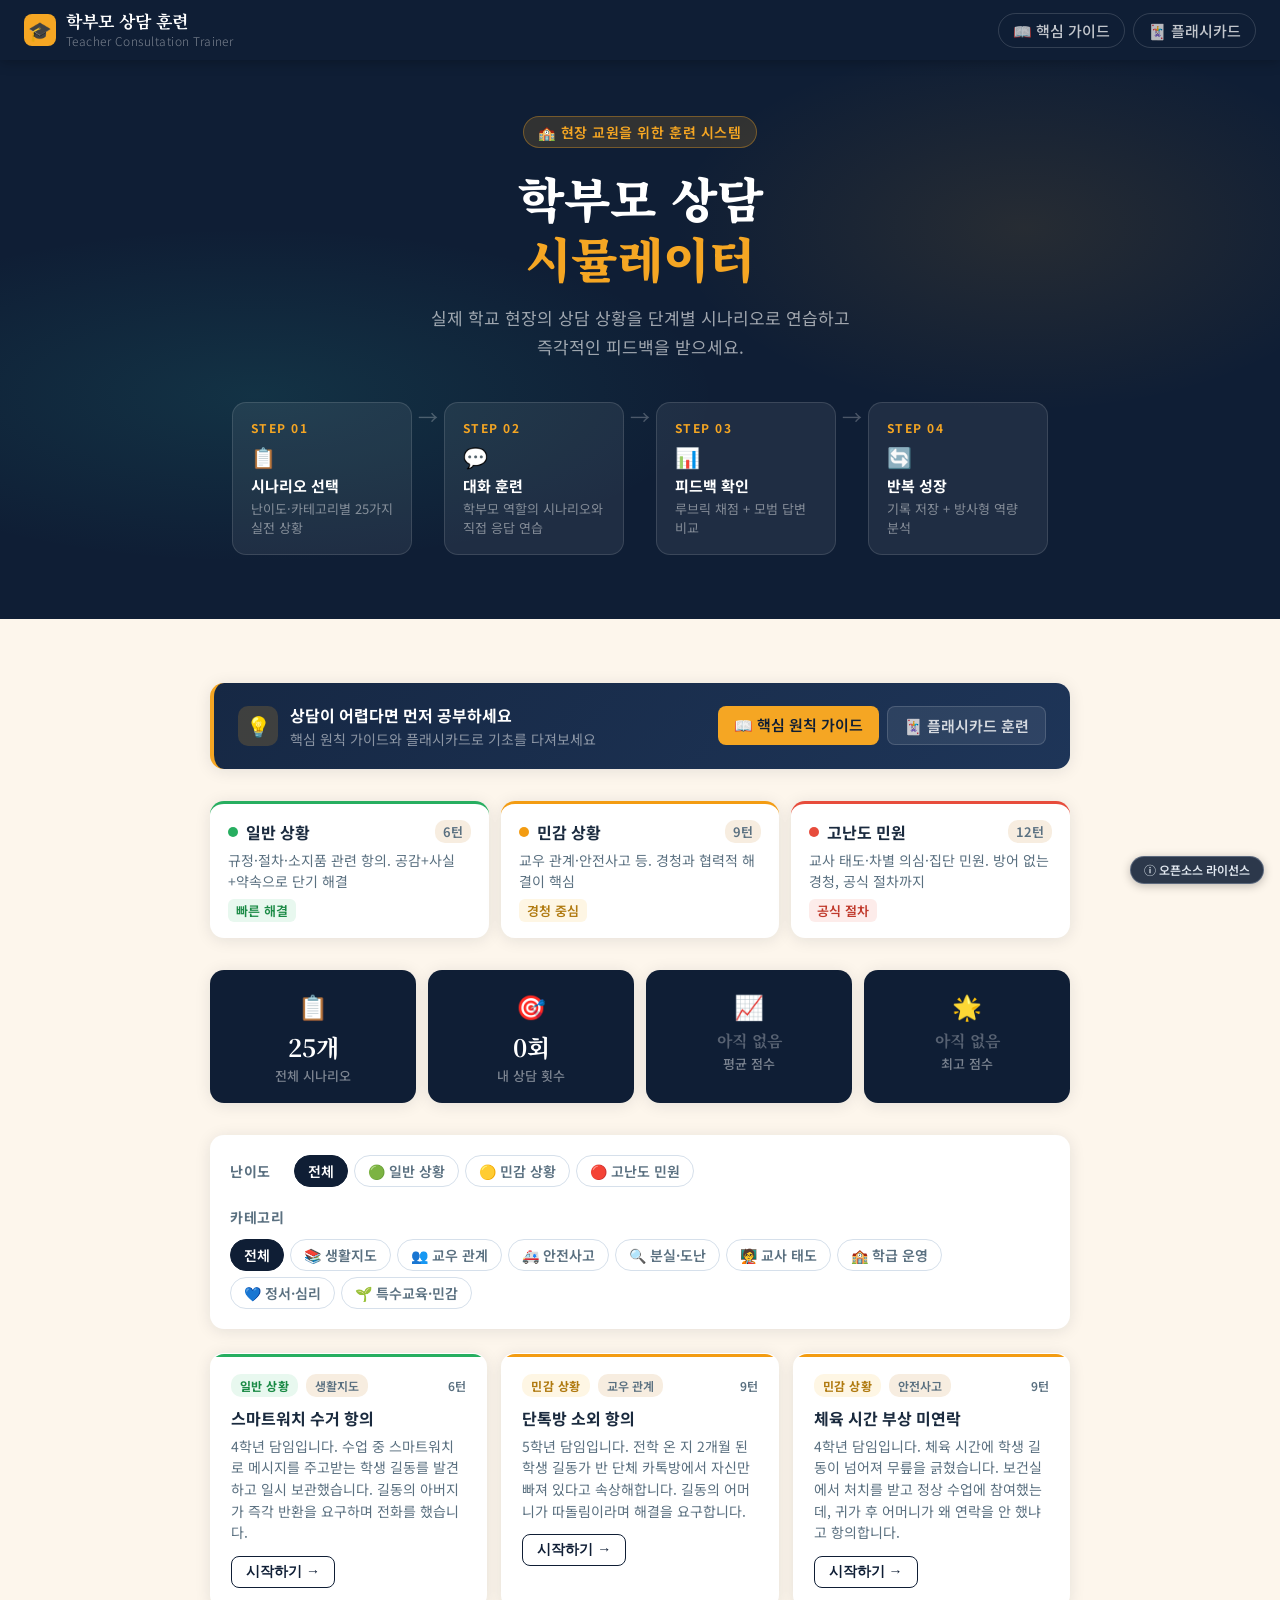
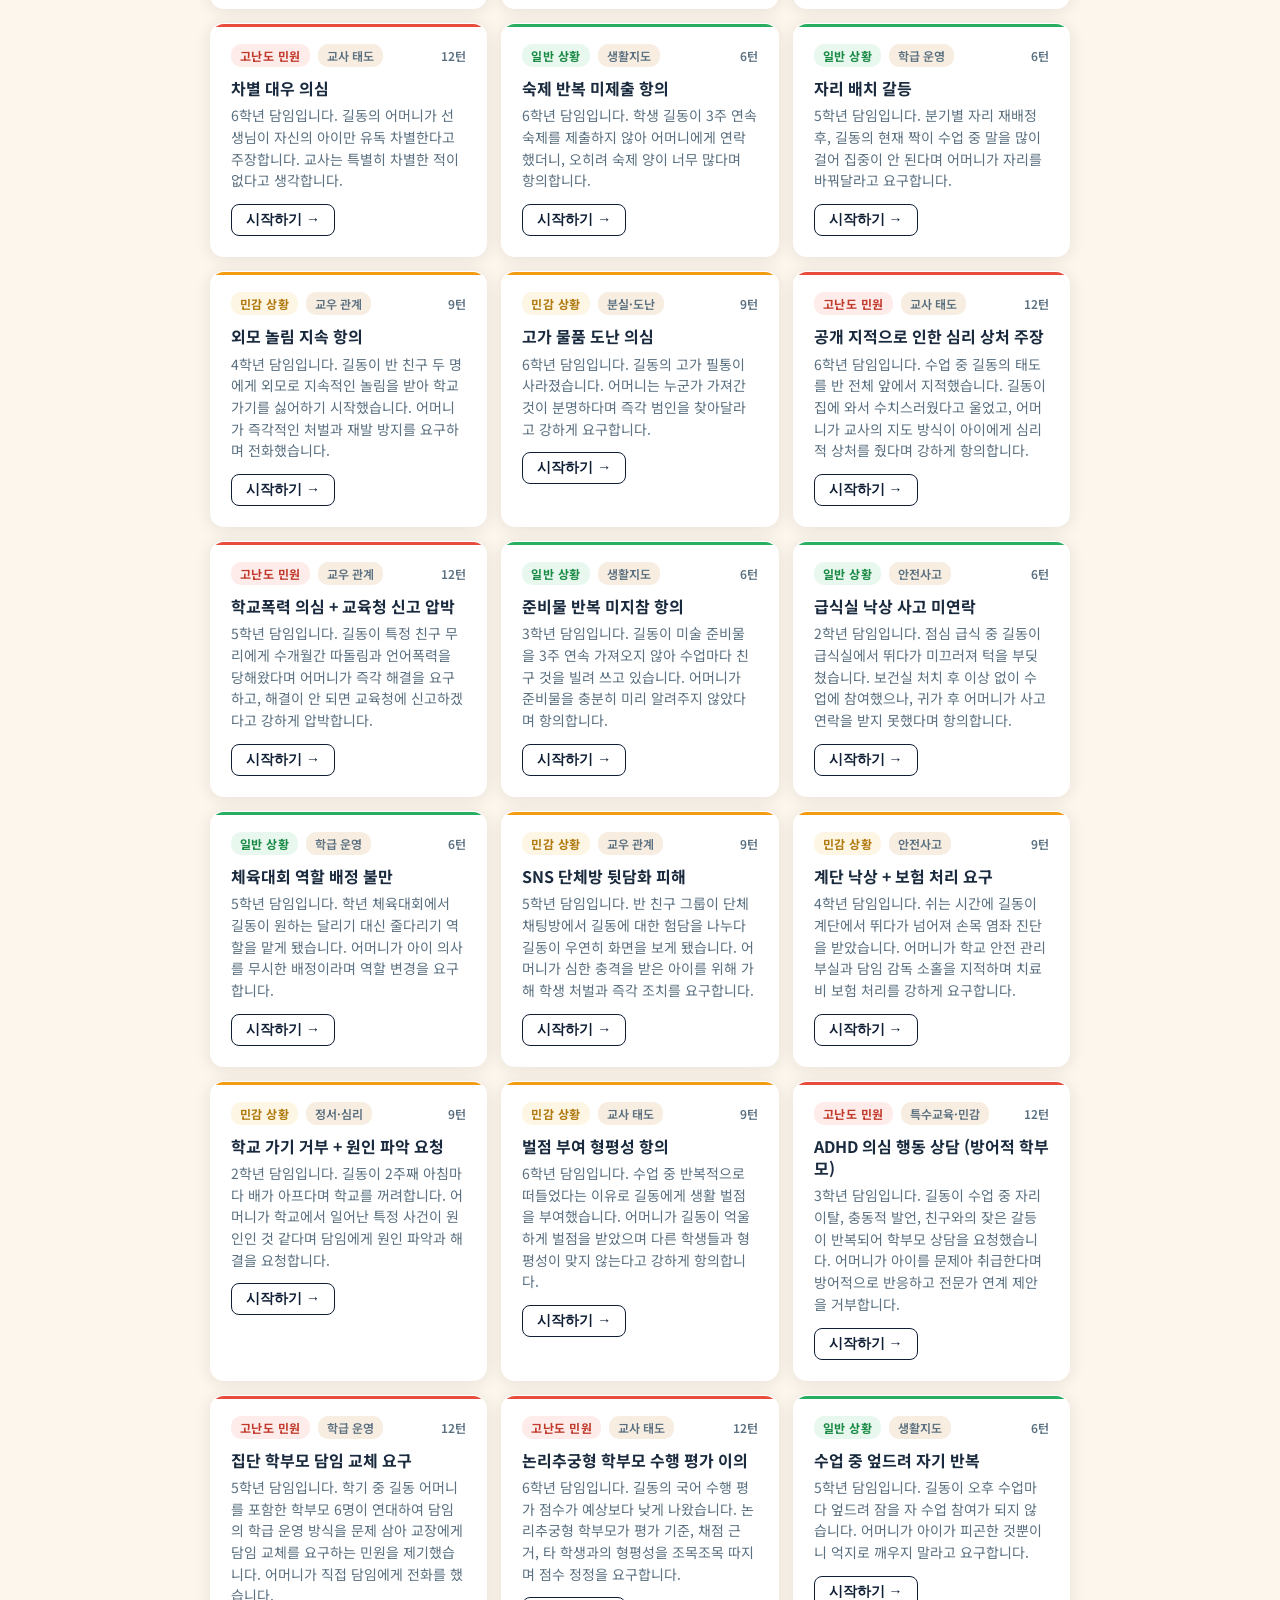
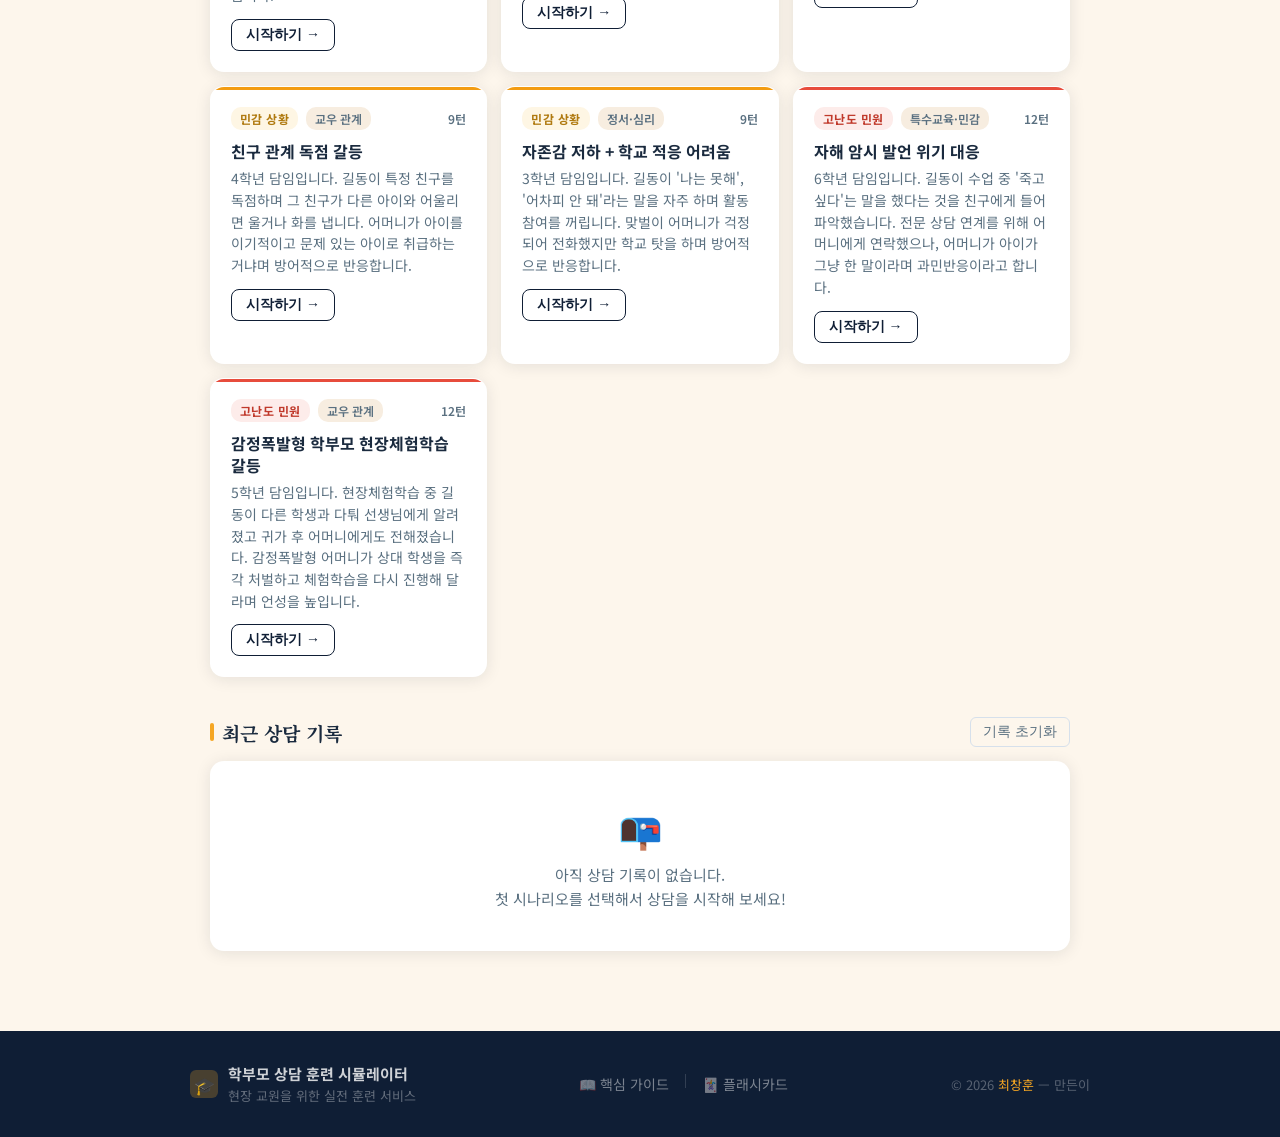
==== commit 5934de71: "Update index.html" ====
--- a/index.html
+++ b/index.html
@@ -693,7 +693,7 @@
         <div class="step-num">STEP 01</div>
         <div class="step-icon">📋</div>
         <div class="step-name">시나리오 선택</div>
-        <div class="step-desc">난이도·카테고리별 10가지 실전 상황</div>
+        <div class="step-desc">난이도·카테고리별 25가지 실전 상황</div>
       </div>
     </div>
     <div class="step-arrow">→</div>
@@ -982,5 +982,394 @@
 _setupChips('filter-cat',  function(v){ _fc=v; _render(); });
 _renderHist();
 </script>
+
+<!-- ══ 오픈소스 라이선스 고지 (osl) ══ -->
+<style>
+.osl-btn{position:fixed;right:16px;bottom:16px;z-index:9000;display:inline-flex;align-items:center;gap:5px;
+  padding:7px 13px;border-radius:999px;border:1px solid rgba(148,163,184,.45);background:rgba(15,30,53,.88);
+  color:#e2e8f0;font:600 12px/1 'Noto Sans KR','Apple SD Gothic Neo','Malgun Gothic',sans-serif;cursor:pointer;
+  box-shadow:0 2px 10px rgba(0,0,0,.25);backdrop-filter:blur(6px);-webkit-backdrop-filter:blur(6px);transition:background .15s}
+.osl-btn:hover,.osl-btn:focus-visible{background:#0f1e35;color:#fff;outline:2px solid #f5a623;outline-offset:2px}
+.osl-back{position:fixed;inset:0;z-index:9500;background:rgba(2,8,20,.62);display:none;align-items:center;justify-content:center;padding:16px}
+.osl-back.on{display:flex}
+.osl-box{background:#fff;color:#1a2a3e;width:100%;max-width:720px;max-height:88vh;border-radius:14px;display:flex;flex-direction:column;
+  box-shadow:0 20px 60px rgba(0,0,0,.4);font-family:'Noto Sans KR','Apple SD Gothic Neo','Malgun Gothic',sans-serif;text-align:left}
+.osl-head{display:flex;align-items:center;justify-content:space-between;padding:16px 20px;border-bottom:1px solid #d6e0eb}
+.osl-head h2{font-size:17px;font-weight:700;margin:0;color:#0f1e35}
+.osl-x{border:none;background:#eef2f7;color:#1a2a3e;width:32px;height:32px;border-radius:8px;font-size:18px;line-height:1;cursor:pointer}
+.osl-x:hover{background:#dde5ef}
+.osl-body{overflow-y:auto;padding:18px 20px 22px;font-size:13.5px;line-height:1.7}
+.osl-body h3{font-size:14px;font-weight:700;margin:18px 0 8px;color:#0f1e35}
+.osl-body h3:first-child{margin-top:0}
+.osl-body p{margin:0 0 8px}
+.osl-body a{color:#1a5fb4}
+.osl-tbl{width:100%;border-collapse:collapse;font-size:12.5px;margin-bottom:6px}
+.osl-tbl th,.osl-tbl td{border:1px solid #d6e0eb;padding:7px 9px;vertical-align:top}
+.osl-tbl th{background:#f3f6fa;font-weight:700;white-space:nowrap}
+.osl-note{background:#f7f9fc;border-left:3px solid #f5a623;padding:9px 12px;border-radius:6px;font-size:12.5px;color:#3d4f63}
+.osl-lic{border:1px solid #d6e0eb;border-radius:8px;margin-bottom:8px;overflow:hidden}
+.osl-lic summary{cursor:pointer;padding:10px 12px;display:flex;flex-wrap:wrap;gap:4px 10px;align-items:baseline;background:#f7f9fc;list-style-position:inside}
+.osl-lic summary span{font-size:11.5px;color:#5a7080}
+.osl-lic pre{margin:0;padding:12px;max-height:320px;overflow:auto;white-space:pre-wrap;word-break:break-word;
+  font:11.5px/1.55 ui-monospace,SFMono-Regular,Menlo,Consolas,monospace;background:#fff;color:#1a2a3e;border-top:1px solid #d6e0eb}
+@media (max-width:560px){.osl-tbl th{white-space:normal}.osl-btn{right:12px;bottom:12px}}
+@media print{.osl-btn,.osl-back{display:none!important}}
+</style>
+<button type="button" class="osl-btn" id="osl-open" aria-haspopup="dialog">ⓘ 오픈소스 라이선스</button>
+<div class="osl-back" id="osl-back" aria-hidden="true">
+  <div class="osl-box" role="dialog" aria-modal="true" aria-labelledby="osl-title">
+    <div class="osl-head"><h2 id="osl-title">ⓘ 오픈소스 라이선스 및 저작권 고지</h2>
+      <button type="button" class="osl-x" id="osl-close" aria-label="닫기">✕</button></div>
+    <div class="osl-body">
+      <h3>저작권</h3>
+      <p>「학부모 상담 훈련 시뮬레이터」의 기획·구성, 상담 시나리오와 모범 답변, 채점 기준, 안내 문구, 화면 디자인과 소스 코드는 만든이가 직접 제작했습니다.<br>© 2026 최창훈. All rights reserved.</p>
+      <p>시나리오 속 인물(길동 어머니·아버지 등)과 사건은 연습을 위해 꾸며낸 것으로, 실제 인물·학교와 관계가 없습니다.</p>
+
+      <h3>사용한 외부 구성요소와 저작권자</h3>
+      <table class="osl-tbl">
+        <tr><th>구성요소</th><th>저작권자</th><th>라이선스</th></tr>
+        <tr><td>Noto Sans KR (본문 글꼴)</td><td>Adobe (Reserved Font Name 'Source'), Google</td><td>SIL OFL 1.1</td></tr>
+        <tr><td>Noto Serif KR (제목 글꼴)</td><td>Google Inc., Adobe</td><td>SIL OFL 1.1</td></tr>
+        <tr><td>글꼴 전송 서비스 (fonts.googleapis.com)</td><td>Google LLC</td><td>Google Fonts 서비스 이용 (글꼴 파일은 수정·재배포하지 않음)</td></tr>
+      </table>
+      <p class="osl-note">이모지(🎓 📖 🃏 등)는 이미지 파일이 아니라 유니코드 문자로 넣었으며, 보는 사람의 기기(Windows·Apple·Android 등) 글꼴로 표시됩니다. 외부 JavaScript 라이브러리, 아이콘 세트, 이미지 파일은 사용하지 않았습니다.</p>
+
+      <h3>라이선스 전문</h3>
+      <p style="font-size:12.5px;color:#5a7080">Apache-2.0 · MIT · BSD-3-Clause · ISC는 현재 이 사이트에 해당 라이선스로 포함된 구성요소가 없어 참고용 전문으로만 싣습니다. 해당 라이선스의 라이브러리를 추가하면 위 표에 저작권자를 함께 적어 주세요.</p>
+      <details class="osl-lic"><summary><b>SIL Open Font License 1.1</b><span>적용 중 — Noto Sans KR · Noto Serif KR</span></summary><pre>Noto Sans KR — Copyright 2014-2021 Adobe (http://www.adobe.com/), with Reserved Font Name &#x27;Source&#x27;.
+Noto Serif KR — Copyright 2012 Google Inc. All Rights Reserved.
+
+This Font Software is licensed under the SIL Open Font License, Version 1.1.
+This license is copied below, and is also available with a FAQ at:
+https://openfontlicense.org
+
+SIL OPEN FONT LICENSE
+
+Version 1.1 - 26 February 2007
+
+PREAMBLE
+
+The goals of the Open Font License (OFL) are to stimulate worldwide development of collaborative font projects, to support the font creation efforts of academic and linguistic communities, and to provide a free and open framework in which fonts may be shared and improved in partnership with others.
+
+The OFL allows the licensed fonts to be used, studied, modified and redistributed freely as long as they are not sold by themselves. The fonts, including any derivative works, can be bundled, embedded, redistributed and/or sold with any software provided that any reserved names are not used by derivative works. The fonts and derivatives, however, cannot be released under any other type of license. The requirement for fonts to remain under this license does not apply to any document created using the fonts or their derivatives.
+
+DEFINITIONS
+
+&quot;Font Software&quot; refers to the set of files released by the Copyright Holder(s) under this license and clearly marked as such. This may include source files, build scripts and documentation.
+
+&quot;Reserved Font Name&quot; refers to any names specified as such after the copyright statement(s).
+
+&quot;Original Version&quot; refers to the collection of Font Software components as distributed by the Copyright Holder(s).
+
+&quot;Modified Version&quot; refers to any derivative made by adding to, deleting, or substituting — in part or in whole — any of the components of the Original Version, by changing formats or by porting the Font Software to a new environment.
+
+&quot;Author&quot; refers to any designer, engineer, programmer, technical writer or other person who contributed to the Font Software.
+
+PERMISSION &amp; CONDITIONS
+
+Permission is hereby granted, free of charge, to any person obtaining a copy of the Font Software, to use, study, copy, merge, embed, modify, redistribute, and sell modified and unmodified copies of the Font Software, subject to the following conditions:
+
+1) Neither the Font Software nor any of its individual components, in Original or Modified Versions, may be sold by itself.
+
+2) Original or Modified Versions of the Font Software may be bundled, redistributed and/or sold with any software, provided that each copy contains the above copyright notice and this license. These can be included either as stand-alone text files, human-readable headers or in the appropriate machine-readable metadata fields within text or binary files as long as those fields can be easily viewed by the user.
+
+3) No Modified Version of the Font Software may use the Reserved Font Name(s) unless explicit written permission is granted by the corresponding Copyright Holder. This restriction only applies to the primary font name as presented to the users.
+
+4) The name(s) of the Copyright Holder(s) or the Author(s) of the Font Software shall not be used to promote, endorse or advertise any Modified Version, except to acknowledge the contribution(s) of the Copyright Holder(s) and the Author(s) or with their explicit written permission.
+
+5) The Font Software, modified or unmodified, in part or in whole, must be distributed entirely under this license, and must not be distributed under any other license. The requirement for fonts to remain under this license does not apply to any document created using the Font Software.
+
+TERMINATION
+
+This license becomes null and void if any of the above conditions are not met.
+
+DISCLAIMER
+
+THE FONT SOFTWARE IS PROVIDED &quot;AS IS&quot;, WITHOUT WARRANTY OF ANY KIND, EXPRESS OR IMPLIED, INCLUDING BUT NOT LIMITED TO ANY WARRANTIES OF MERCHANTABILITY, FITNESS FOR A PARTICULAR PURPOSE AND NONINFRINGEMENT OF COPYRIGHT, PATENT, TRADEMARK, OR OTHER RIGHT. IN NO EVENT SHALL THE COPYRIGHT HOLDER BE LIABLE FOR ANY CLAIM, DAMAGES OR OTHER LIABILITY, INCLUDING ANY GENERAL, SPECIAL, INDIRECT, INCIDENTAL, OR CONSEQUENTIAL DAMAGES, WHETHER IN AN ACTION OF CONTRACT, TORT OR OTHERWISE, ARISING FROM, OUT OF THE USE OR INABILITY TO USE THE FONT SOFTWARE OR FROM OTHER DEALINGS IN THE FONT SOFTWARE.</pre></details>
+<details class="osl-lic"><summary><b>Apache License 2.0</b><span>현재 이 라이선스로 포함된 구성요소 없음 · 참고용 전문</span></summary><pre>Apache License
+                           Version 2.0, January 2004
+                        http://www.apache.org/licenses/
+
+   TERMS AND CONDITIONS FOR USE, REPRODUCTION, AND DISTRIBUTION
+
+   1. Definitions.
+
+      &quot;License&quot; shall mean the terms and conditions for use, reproduction,
+      and distribution as defined by Sections 1 through 9 of this document.
+
+      &quot;Licensor&quot; shall mean the copyright owner or entity authorized by
+      the copyright owner that is granting the License.
+
+      &quot;Legal Entity&quot; shall mean the union of the acting entity and all
+      other entities that control, are controlled by, or are under common
+      control with that entity. For the purposes of this definition,
+      &quot;control&quot; means (i) the power, direct or indirect, to cause the
+      direction or management of such entity, whether by contract or
+      otherwise, or (ii) ownership of fifty percent (50%) or more of the
+      outstanding shares, or (iii) beneficial ownership of such entity.
+
+      &quot;You&quot; (or &quot;Your&quot;) shall mean an individual or Legal Entity
+      exercising permissions granted by this License.
+
+      &quot;Source&quot; form shall mean the preferred form for making modifications,
+      including but not limited to software source code, documentation
+      source, and configuration files.
+
+      &quot;Object&quot; form shall mean any form resulting from mechanical
+      transformation or translation of a Source form, including but
+      not limited to compiled object code, generated documentation,
+      and conversions to other media types.
+
+      &quot;Work&quot; shall mean the work of authorship, whether in Source or
+      Object form, made available under the License, as indicated by a
+      copyright notice that is included in or attached to the work
+      (an example is provided in the Appendix below).
+
+      &quot;Derivative Works&quot; shall mean any work, whether in Source or Object
+      form, that is based on (or derived from) the Work and for which the
+      editorial revisions, annotations, elaborations, or other modifications
+      represent, as a whole, an original work of authorship. For the purposes
+      of this License, Derivative Works shall not include works that remain
+      separable from, or merely link (or bind by name) to the interfaces of,
+      the Work and Derivative Works thereof.
+
+      &quot;Contribution&quot; shall mean any work of authorship, including
+      the original version of the Work and any modifications or additions
+      to that Work or Derivative Works thereof, that is intentionally
+      submitted to Licensor for inclusion in the Work by the copyright owner
+      or by an individual or Legal Entity authorized to submit on behalf of
+      the copyright owner. For the purposes of this definition, &quot;submitted&quot;
+      means any form of electronic, verbal, or written communication sent
+      to the Licensor or its representatives, including but not limited to
+      communication on electronic mailing lists, source code control systems,
+      and issue tracking systems that are managed by, or on behalf of, the
+      Licensor for the purpose of discussing and improving the Work, but
+      excluding communication that is conspicuously marked or otherwise
+      designated in writing by the copyright owner as &quot;Not a Contribution.&quot;
+
+      &quot;Contributor&quot; shall mean Licensor and any individual or Legal Entity
+      on behalf of whom a Contribution has been received by Licensor and
+      subsequently incorporated within the Work.
+
+   2. Grant of Copyright License. Subject to the terms and conditions of
+      this License, each Contributor hereby grants to You a perpetual,
+      worldwide, non-exclusive, no-charge, royalty-free, irrevocable
+      copyright license to reproduce, prepare Derivative Works of,
+      publicly display, publicly perform, sublicense, and distribute the
+      Work and such Derivative Works in Source or Object form.
+
+   3. Grant of Patent License. Subject to the terms and conditions of
+      this License, each Contributor hereby grants to You a perpetual,
+      worldwide, non-exclusive, no-charge, royalty-free, irrevocable
+      (except as stated in this section) patent license to make, have made,
+      use, offer to sell, sell, import, and otherwise transfer the Work,
+      where such license applies only to those patent claims licensable
+      by such Contributor that are necessarily infringed by their
+      Contribution(s) alone or by combination of their Contribution(s)
+      with the Work to which such Contribution(s) was submitted. If You
+      institute patent litigation against any entity (including a
+      cross-claim or counterclaim in a lawsuit) alleging that the Work
+      or a Contribution incorporated within the Work constitutes direct
+      or contributory patent infringement, then any patent licenses
+      granted to You under this License for that Work shall terminate
+      as of the date such litigation is filed.
+
+   4. Redistribution. You may reproduce and distribute copies of the
+      Work or Derivative Works thereof in any medium, with or without
+      modifications, and in Source or Object form, provided that You
+      meet the following conditions:
+
+      (a) You must give any other recipients of the Work or
+          Derivative Works a copy of this License; and
+
+      (b) You must cause any modified files to carry prominent notices
+          stating that You changed the files; and
+
+      (c) You must retain, in the Source form of any Derivative Works
+          that You distribute, all copyright, patent, trademark, and
+          attribution notices from the Source form of the Work,
+          excluding those notices that do not pertain to any part of
+          the Derivative Works; and
+
+      (d) If the Work includes a &quot;NOTICE&quot; text file as part of its
+          distribution, then any Derivative Works that You distribute must
+          include a readable copy of the attribution notices contained
+          within such NOTICE file, excluding those notices that do not
+          pertain to any part of the Derivative Works, in at least one
+          of the following places: within a NOTICE text file distributed
+          as part of the Derivative Works; within the Source form or
+          documentation, if provided along with the Derivative Works; or,
+          within a display generated by the Derivative Works, if and
+          wherever such third-party notices normally appear. The contents
+          of the NOTICE file are for informational purposes only and
+          do not modify the License. You may add Your own attribution
+          notices within Derivative Works that You distribute, alongside
+          or as an addendum to the NOTICE text from the Work, provided
+          that such additional attribution notices cannot be construed
+          as modifying the License.
+
+      You may add Your own copyright statement to Your modifications and
+      may provide additional or different license terms and conditions
+      for use, reproduction, or distribution of Your modifications, or
+      for any such Derivative Works as a whole, provided Your use,
+      reproduction, and distribution of the Work otherwise complies with
+      the conditions stated in this License.
+
+   5. Submission of Contributions. Unless You explicitly state otherwise,
+      any Contribution intentionally submitted for inclusion in the Work
+      by You to the Licensor shall be under the terms and conditions of
+      this License, without any additional terms or conditions.
+      Notwithstanding the above, nothing herein shall supersede or modify
+      the terms of any separate license agreement you may have executed
+      with Licensor regarding such Contributions.
+
+   6. Trademarks. This License does not grant permission to use the trade
+      names, trademarks, service marks, or product names of the Licensor,
+      except as required for reasonable and customary use in describing the
+      origin of the Work and reproducing the content of the NOTICE file.
+
+   7. Disclaimer of Warranty. Unless required by applicable law or
+      agreed to in writing, Licensor provides the Work (and each
+      Contributor provides its Contributions) on an &quot;AS IS&quot; BASIS,
+      WITHOUT WARRANTIES OR CONDITIONS OF ANY KIND, either express or
+      implied, including, without limitation, any warranties or conditions
+      of TITLE, NON-INFRINGEMENT, MERCHANTABILITY, or FITNESS FOR A
+      PARTICULAR PURPOSE. You are solely responsible for determining the
+      appropriateness of using or redistributing the Work and assume any
+      risks associated with Your exercise of permissions under this License.
+
+   8. Limitation of Liability. In no event and under no legal theory,
+      whether in tort (including negligence), contract, or otherwise,
+      unless required by applicable law (such as deliberate and grossly
+      negligent acts) or agreed to in writing, shall any Contributor be
+      liable to You for damages, including any direct, indirect, special,
+      incidental, or consequential damages of any character arising as a
+      result of this License or out of the use or inability to use the
+      Work (including but not limited to damages for loss of goodwill,
+      work stoppage, computer failure or malfunction, or any and all
+      other commercial damages or losses), even if such Contributor
+      has been advised of the possibility of such damages.
+
+   9. Accepting Warranty or Additional Liability. While redistributing
+      the Work or Derivative Works thereof, You may choose to offer,
+      and charge a fee for, acceptance of support, warranty, indemnity,
+      or other liability obligations and/or rights consistent with this
+      License. However, in accepting such obligations, You may act only
+      on Your own behalf and on Your sole responsibility, not on behalf
+      of any other Contributor, and only if You agree to indemnify,
+      defend, and hold each Contributor harmless for any liability
+      incurred by, or claims asserted against, such Contributor by reason
+      of your accepting any such warranty or additional liability.
+
+   END OF TERMS AND CONDITIONS
+
+   APPENDIX: How to apply the Apache License to your work.
+
+      To apply the Apache License to your work, attach the following
+      boilerplate notice, with the fields enclosed by brackets &quot;[]&quot;
+      replaced with your own identifying information. (Don&#x27;t include
+      the brackets!)  The text should be enclosed in the appropriate
+      comment syntax for the file format. We also recommend that a
+      file or class name and description of purpose be included on the
+      same &quot;printed page&quot; as the copyright notice for easier
+      identification within third-party archives.
+
+   Copyright [yyyy] [name of copyright owner]
+
+   Licensed under the Apache License, Version 2.0 (the &quot;License&quot;);
+   you may not use this file except in compliance with the License.
+   You may obtain a copy of the License at
+
+       http://www.apache.org/licenses/LICENSE-2.0
+
+   Unless required by applicable law or agreed to in writing, software
+   distributed under the License is distributed on an &quot;AS IS&quot; BASIS,
+   WITHOUT WARRANTIES OR CONDITIONS OF ANY KIND, either express or implied.
+   See the License for the specific language governing permissions and
+   limitations under the License.</pre></details>
+<details class="osl-lic"><summary><b>MIT License</b><span>현재 이 라이선스로 포함된 구성요소 없음 · 참고용 전문</span></summary><pre>MIT License
+
+Copyright (c) &lt;year&gt; &lt;copyright holders&gt;
+
+Permission is hereby granted, free of charge, to any person obtaining a copy
+of this software and associated documentation files (the &quot;Software&quot;), to deal
+in the Software without restriction, including without limitation the rights
+to use, copy, modify, merge, publish, distribute, sublicense, and/or sell
+copies of the Software, and to permit persons to whom the Software is
+furnished to do so, subject to the following conditions:
+
+The above copyright notice and this permission notice shall be included in all
+copies or substantial portions of the Software.
+
+THE SOFTWARE IS PROVIDED &quot;AS IS&quot;, WITHOUT WARRANTY OF ANY KIND, EXPRESS OR
+IMPLIED, INCLUDING BUT NOT LIMITED TO THE WARRANTIES OF MERCHANTABILITY,
+FITNESS FOR A PARTICULAR PURPOSE AND NONINFRINGEMENT. IN NO EVENT SHALL THE
+AUTHORS OR COPYRIGHT HOLDERS BE LIABLE FOR ANY CLAIM, DAMAGES OR OTHER
+LIABILITY, WHETHER IN AN ACTION OF CONTRACT, TORT OR OTHERWISE, ARISING FROM,
+OUT OF OR IN CONNECTION WITH THE SOFTWARE OR THE USE OR OTHER DEALINGS IN THE
+SOFTWARE.</pre></details>
+<details class="osl-lic"><summary><b>BSD 3-Clause License</b><span>현재 이 라이선스로 포함된 구성요소 없음 · 참고용 전문</span></summary><pre>BSD 3-Clause License
+
+Copyright (c) &lt;year&gt;, &lt;copyright holder&gt;
+
+Redistribution and use in source and binary forms, with or without
+modification, are permitted provided that the following conditions are met:
+
+1. Redistributions of source code must retain the above copyright notice, this
+   list of conditions and the following disclaimer.
+
+2. Redistributions in binary form must reproduce the above copyright notice,
+   this list of conditions and the following disclaimer in the documentation
+   and/or other materials provided with the distribution.
+
+3. Neither the name of the copyright holder nor the names of its
+   contributors may be used to endorse or promote products derived from
+   this software without specific prior written permission.
+
+THIS SOFTWARE IS PROVIDED BY THE COPYRIGHT HOLDERS AND CONTRIBUTORS &quot;AS IS&quot;
+AND ANY EXPRESS OR IMPLIED WARRANTIES, INCLUDING, BUT NOT LIMITED TO, THE
+IMPLIED WARRANTIES OF MERCHANTABILITY AND FITNESS FOR A PARTICULAR PURPOSE ARE
+DISCLAIMED. IN NO EVENT SHALL THE COPYRIGHT HOLDER OR CONTRIBUTORS BE LIABLE
+FOR ANY DIRECT, INDIRECT, INCIDENTAL, SPECIAL, EXEMPLARY, OR CONSEQUENTIAL
+DAMAGES (INCLUDING, BUT NOT LIMITED TO, PROCUREMENT OF SUBSTITUTE GOODS OR
+SERVICES; LOSS OF USE, DATA, OR PROFITS; OR BUSINESS INTERRUPTION) HOWEVER
+CAUSED AND ON ANY THEORY OF LIABILITY, WHETHER IN CONTRACT, STRICT LIABILITY,
+OR TORT (INCLUDING NEGLIGENCE OR OTHERWISE) ARISING IN ANY WAY OUT OF THE USE
+OF THIS SOFTWARE, EVEN IF ADVISED OF THE POSSIBILITY OF SUCH DAMAGE.</pre></details>
+<details class="osl-lic"><summary><b>ISC License</b><span>현재 이 라이선스로 포함된 구성요소 없음 · 참고용 전문</span></summary><pre>ISC License
+
+Copyright (c) &lt;year&gt;, &lt;copyright holder&gt;
+
+Permission to use, copy, modify, and/or distribute this software for any
+purpose with or without fee is hereby granted, provided that the above
+copyright notice and this permission notice appear in all copies.
+
+THE SOFTWARE IS PROVIDED &quot;AS IS&quot; AND THE AUTHOR DISCLAIMS ALL WARRANTIES
+WITH REGARD TO THIS SOFTWARE INCLUDING ALL IMPLIED WARRANTIES OF
+MERCHANTABILITY AND FITNESS. IN NO EVENT SHALL THE AUTHOR BE LIABLE FOR
+ANY SPECIAL, DIRECT, INDIRECT, OR CONSEQUENTIAL DAMAGES OR ANY DAMAGES
+WHATSOEVER RESULTING FROM LOSS OF USE, DATA OR PROFITS, WHETHER IN AN
+ACTION OF CONTRACT, NEGLIGENCE OR OTHER TORTIOUS ACTION, ARISING OUT OF
+OR IN CONNECTION WITH THE USE OR PERFORMANCE OF THIS SOFTWARE.</pre></details>
+    </div>
+  </div>
+</div>
+<script>
+(function(){
+  var back=document.getElementById('osl-back'),openB=document.getElementById('osl-open'),closeB=document.getElementById('osl-close'),prevOv='';
+  function open(){prevOv=document.body.style.overflow;document.body.style.overflow='hidden';back.classList.add('on');back.setAttribute('aria-hidden','false');closeB.focus();}
+  function close(){back.classList.remove('on');back.setAttribute('aria-hidden','true');document.body.style.overflow=prevOv;openB.focus();}
+  openB.addEventListener('click',open);
+  closeB.addEventListener('click',close);
+  back.addEventListener('click',function(e){if(e.target===back)close();});
+  /* 팝업이 열려 있는 동안 페이지의 단축키(스페이스·방향키 등)가 동작하지 않게 막는다 */
+  window.addEventListener('keydown',function(e){
+    if(!back.classList.contains('on'))return;
+    if(e.key==='Escape'){e.preventDefault();close();}
+    e.stopImmediatePropagation();
+  },true);
+})();
+</script>
+<!-- ══ /오픈소스 라이선스 고지 ══ -->
 </body>
 </html>
